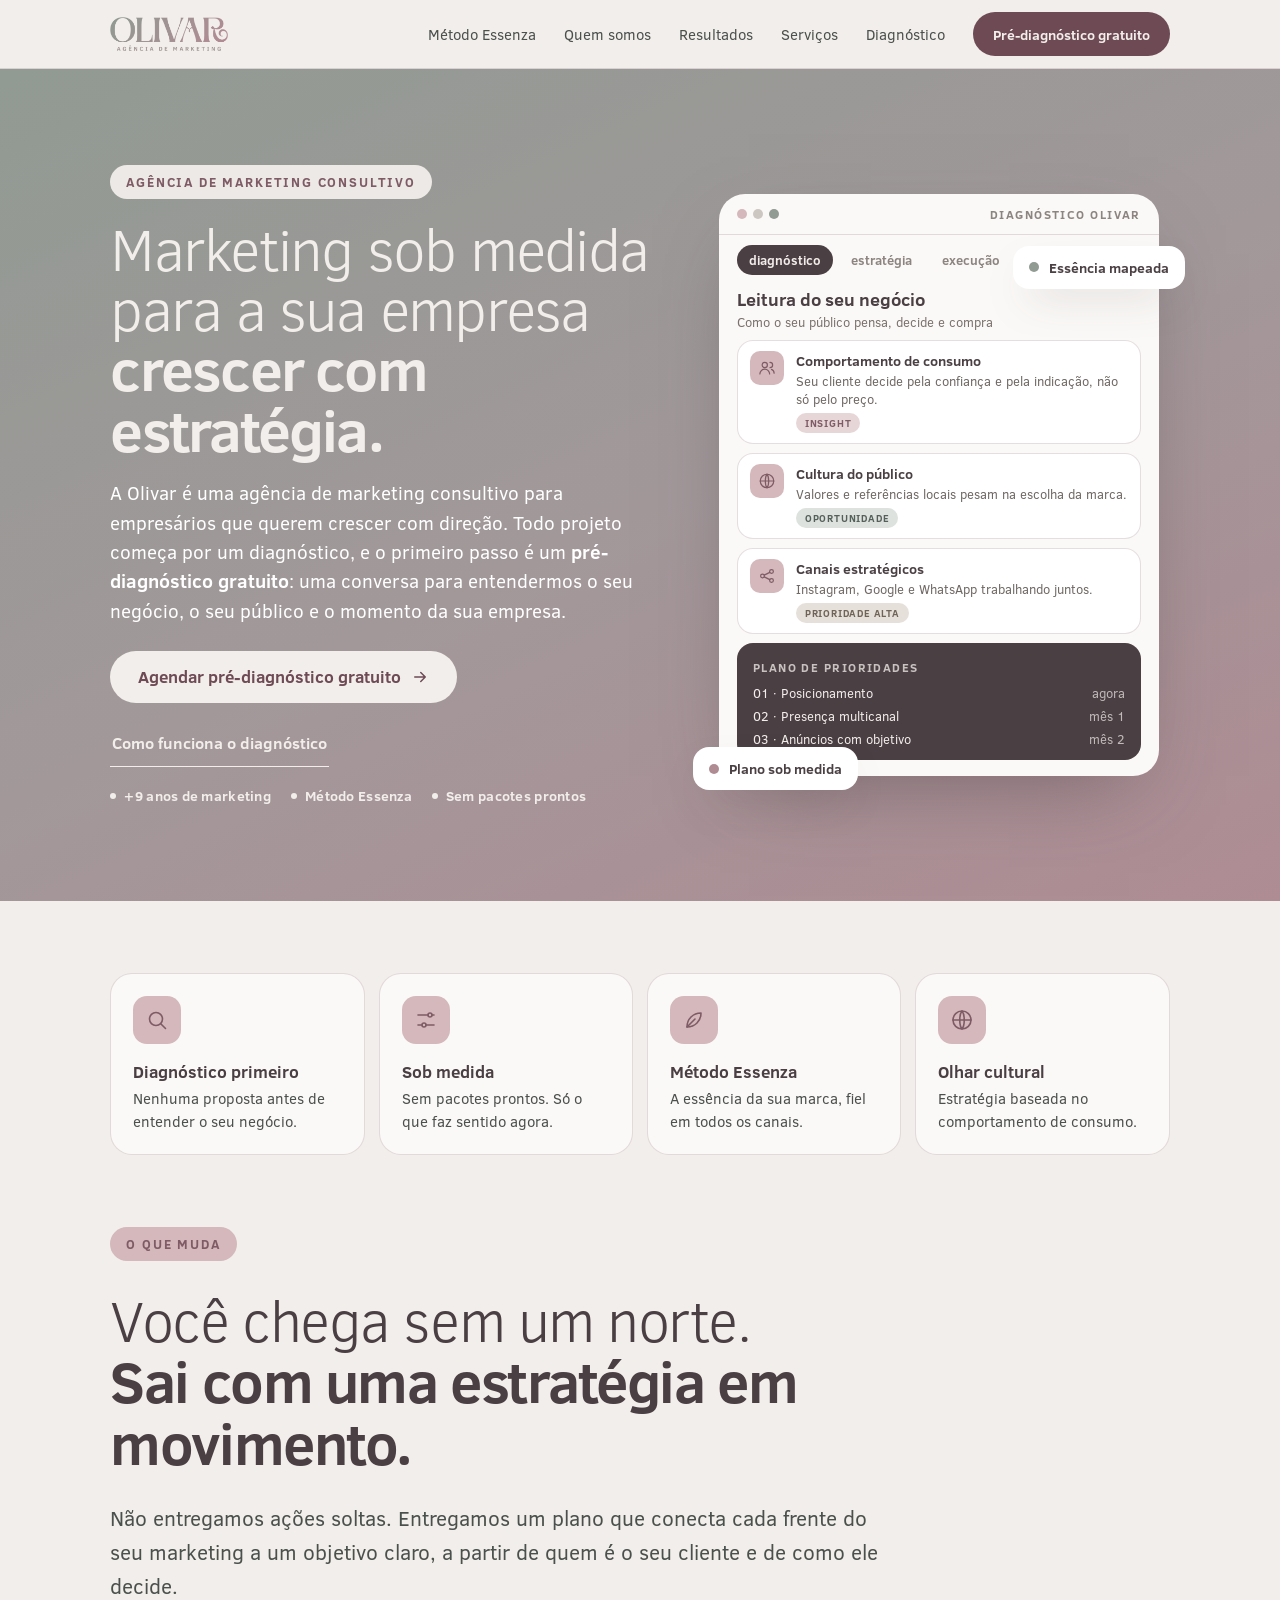
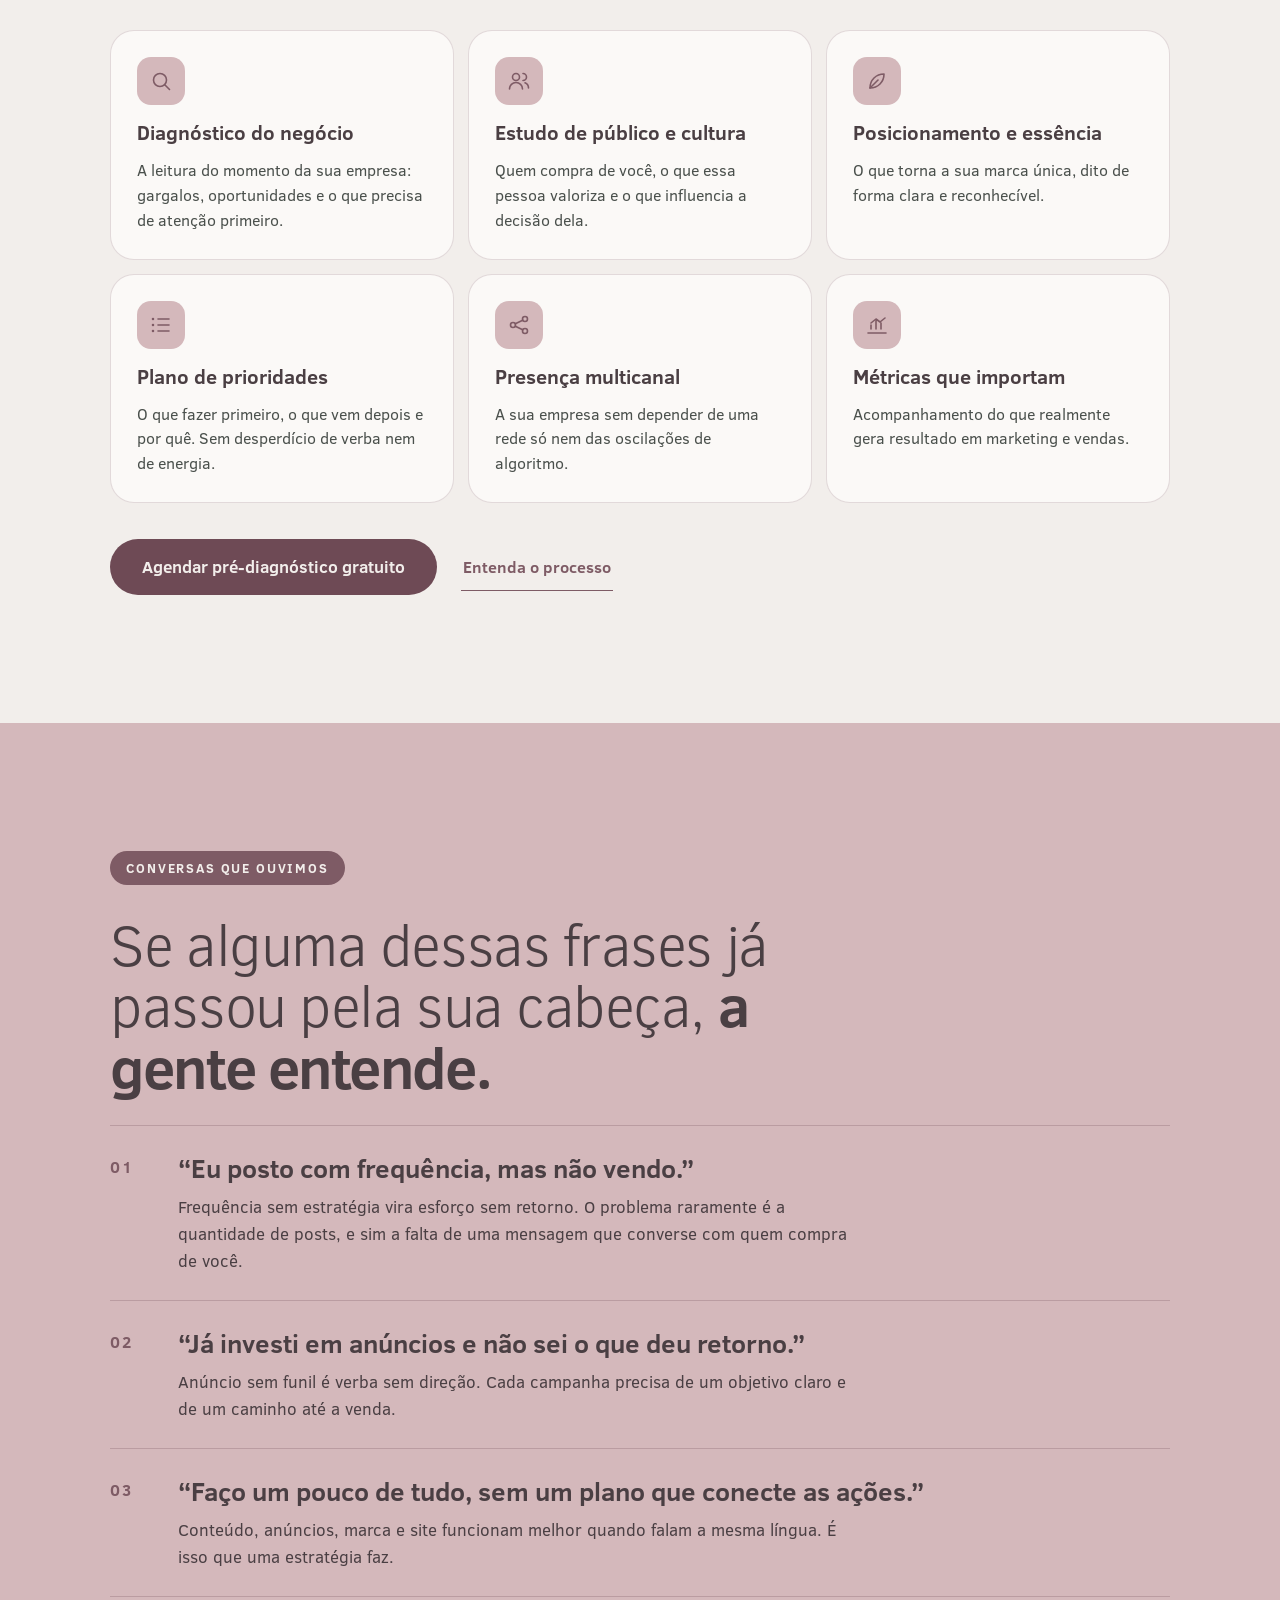
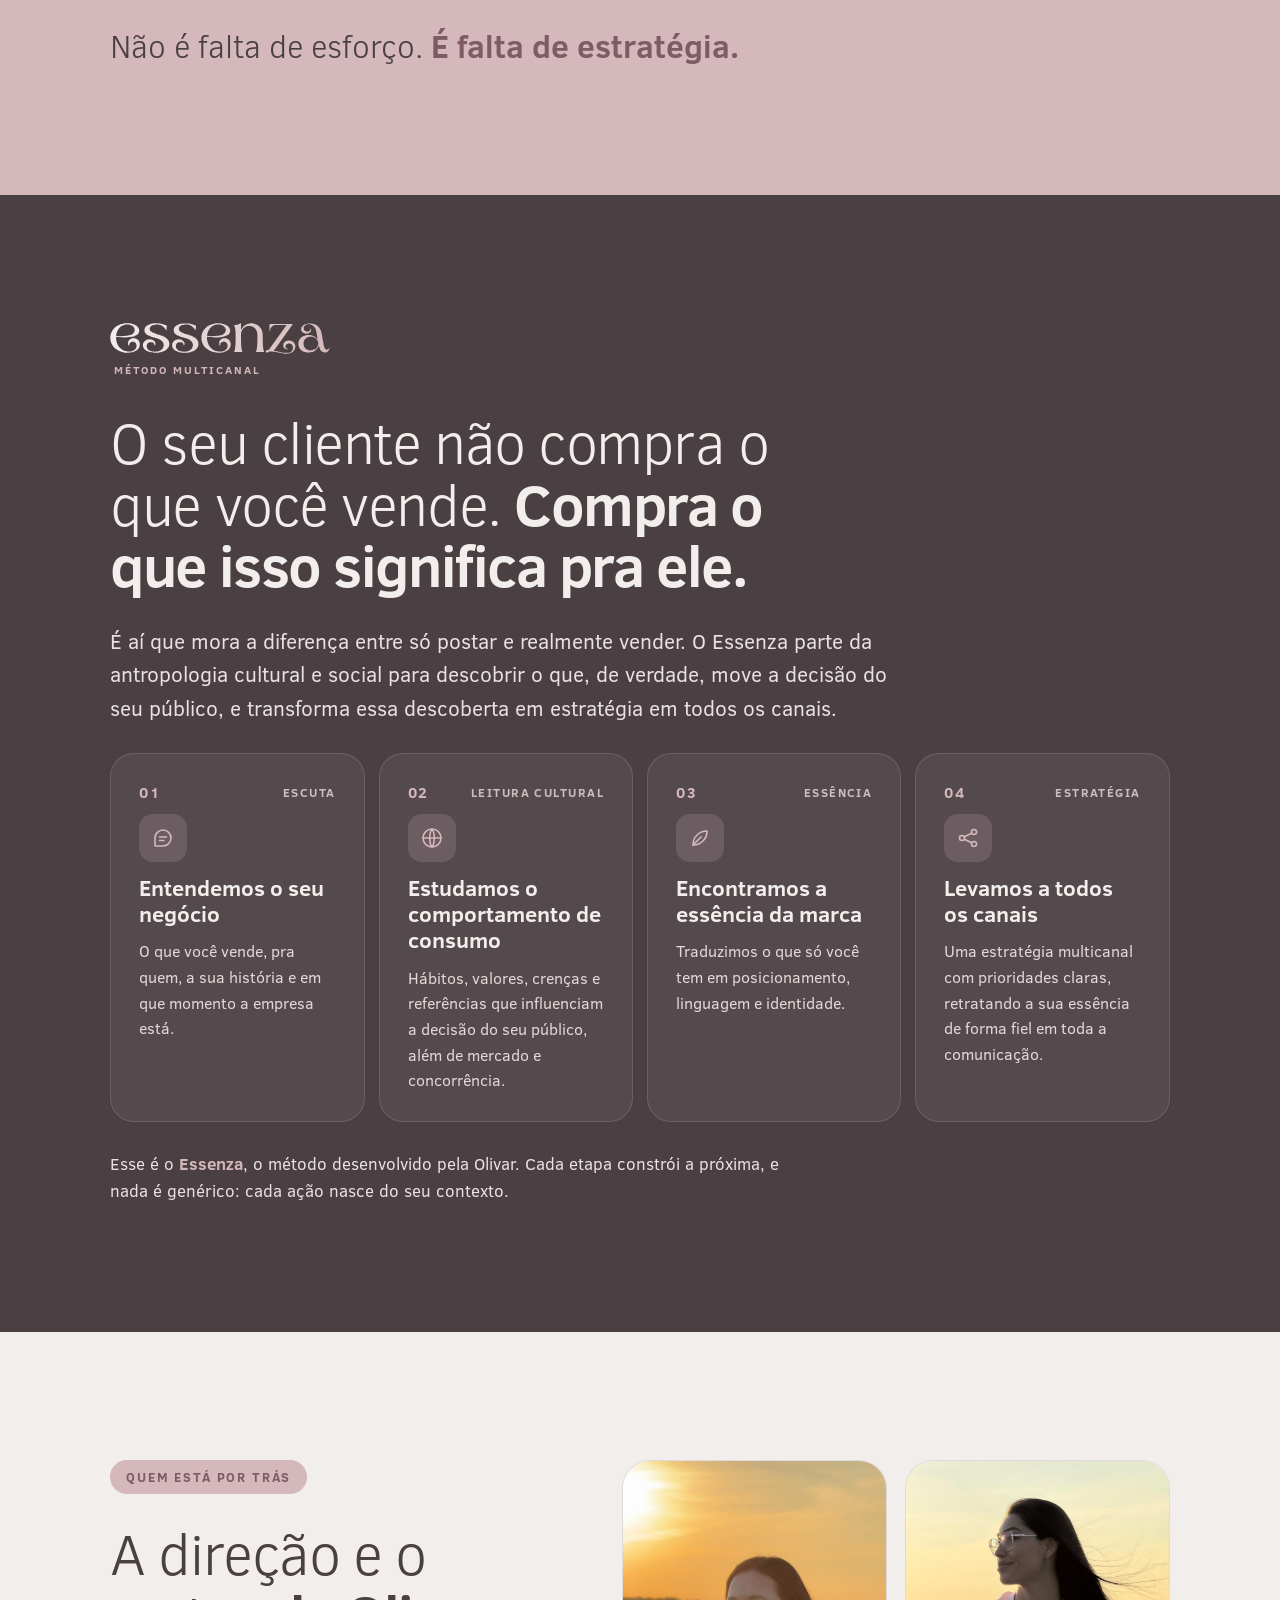
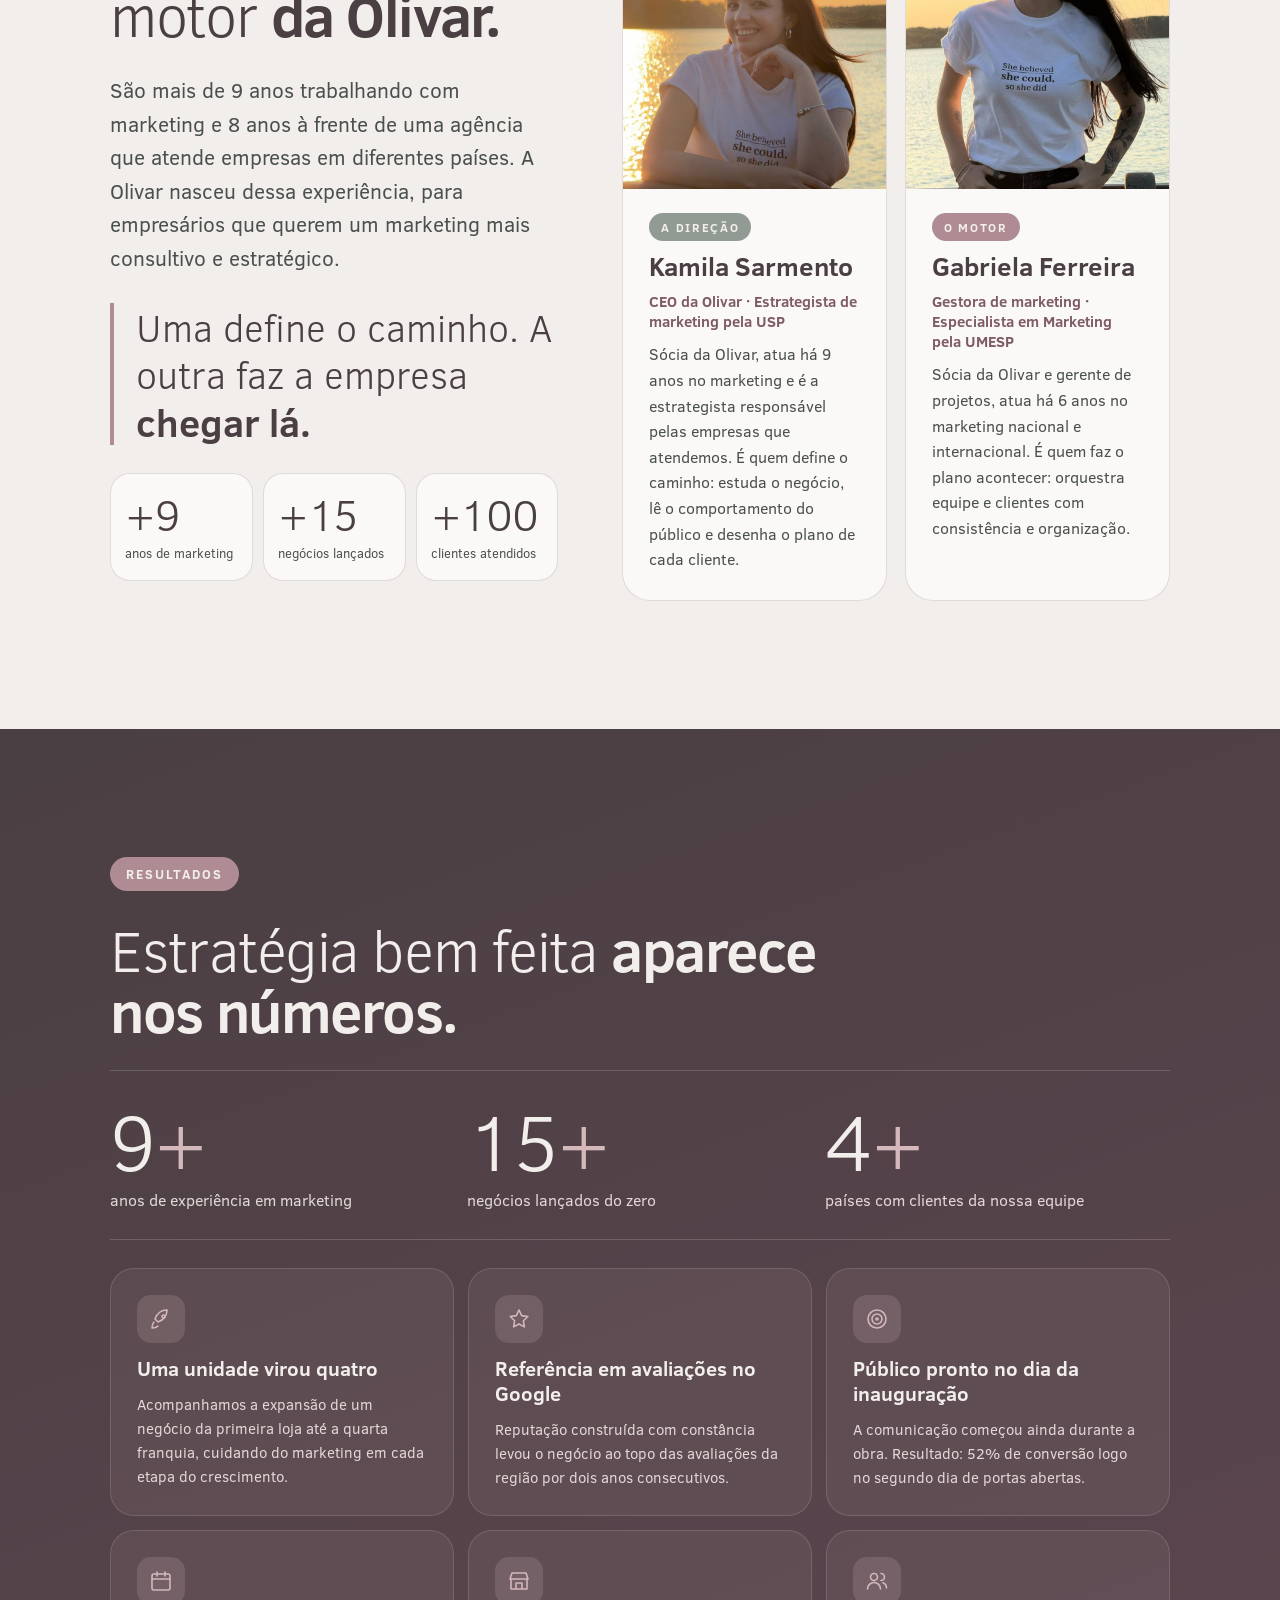
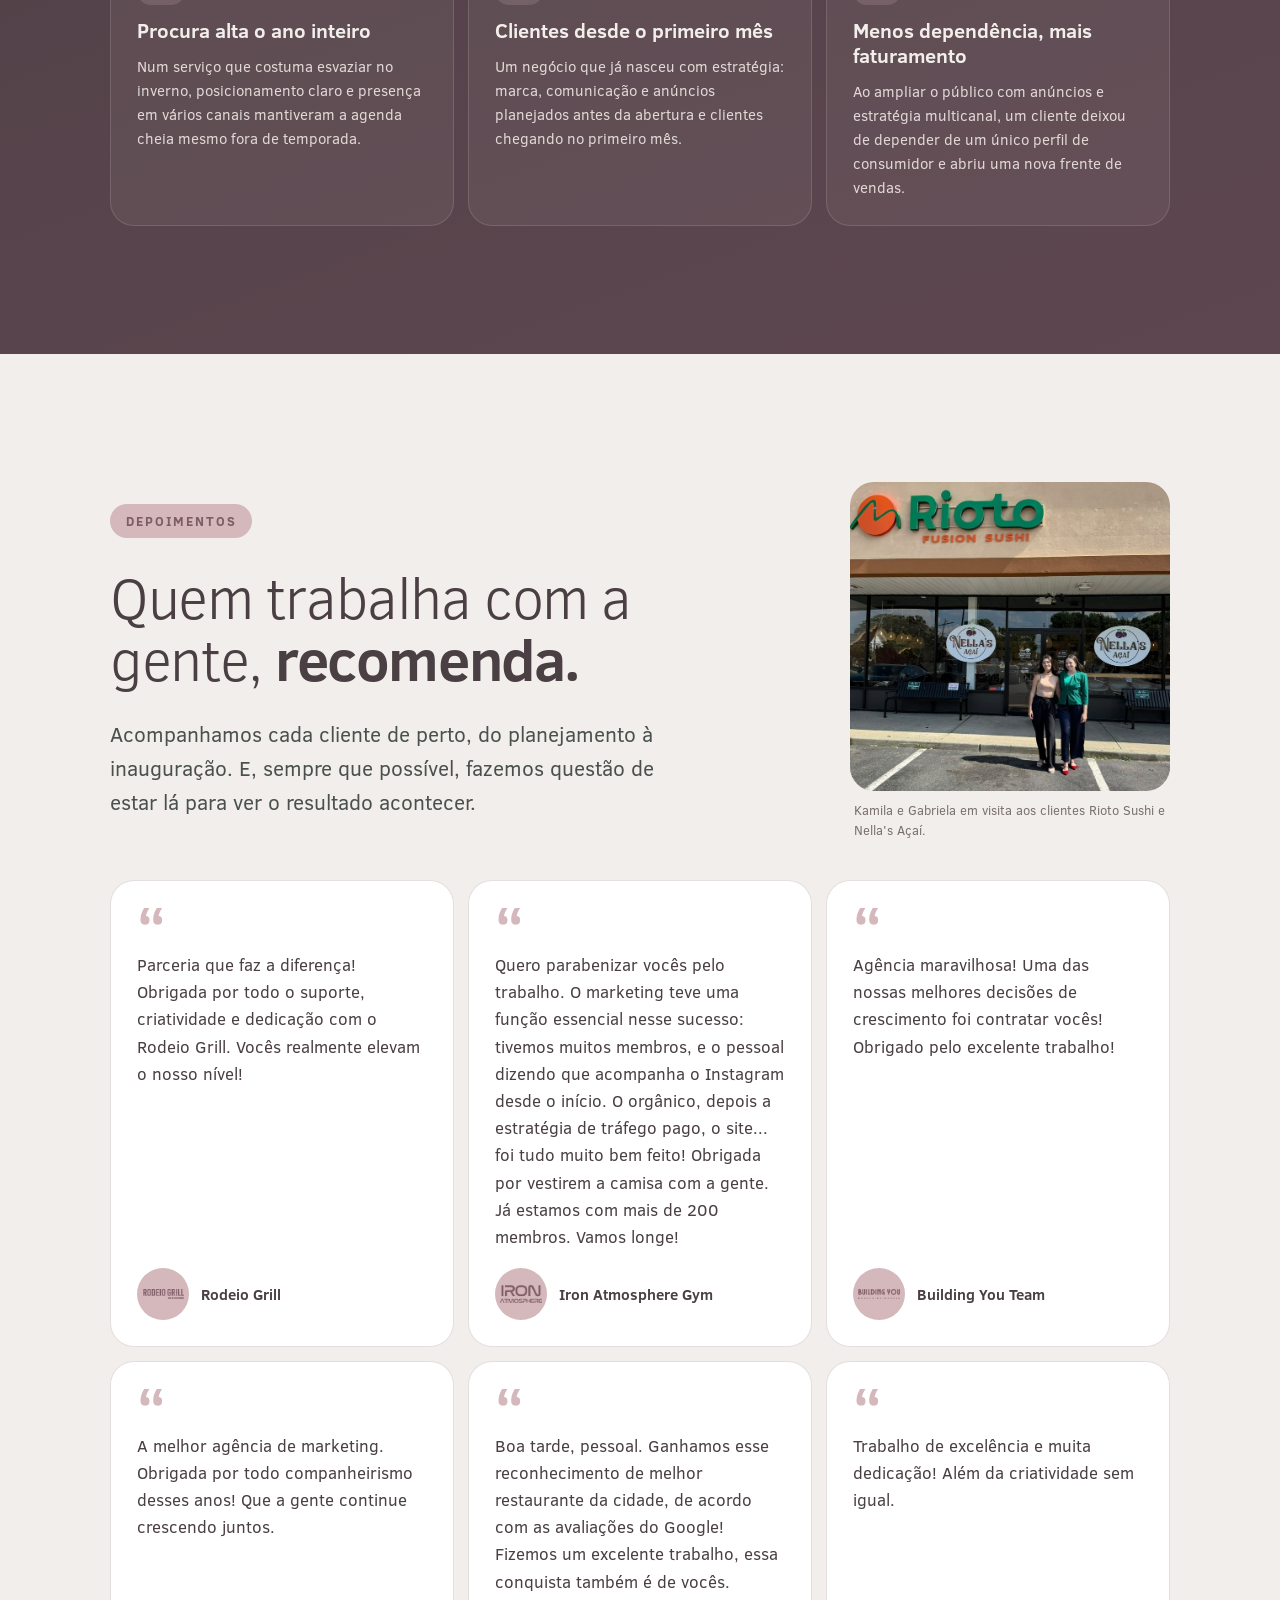
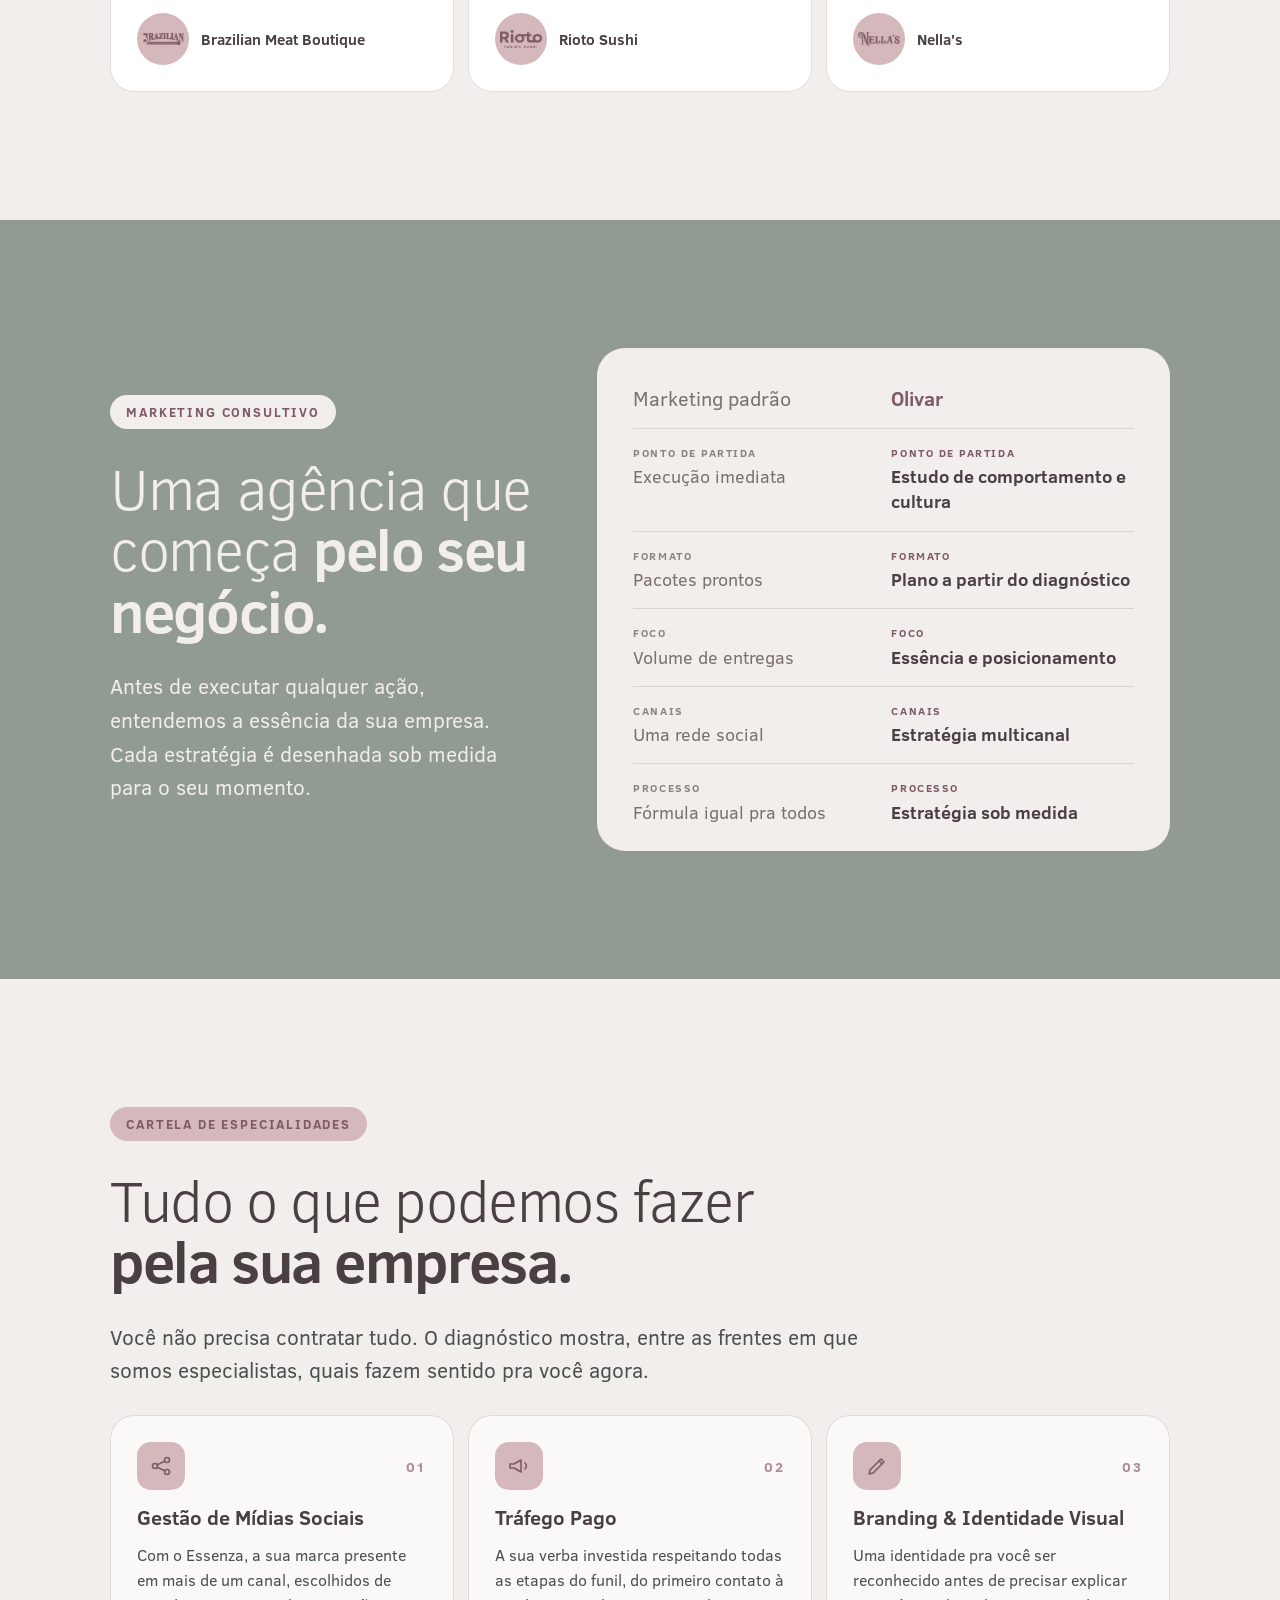
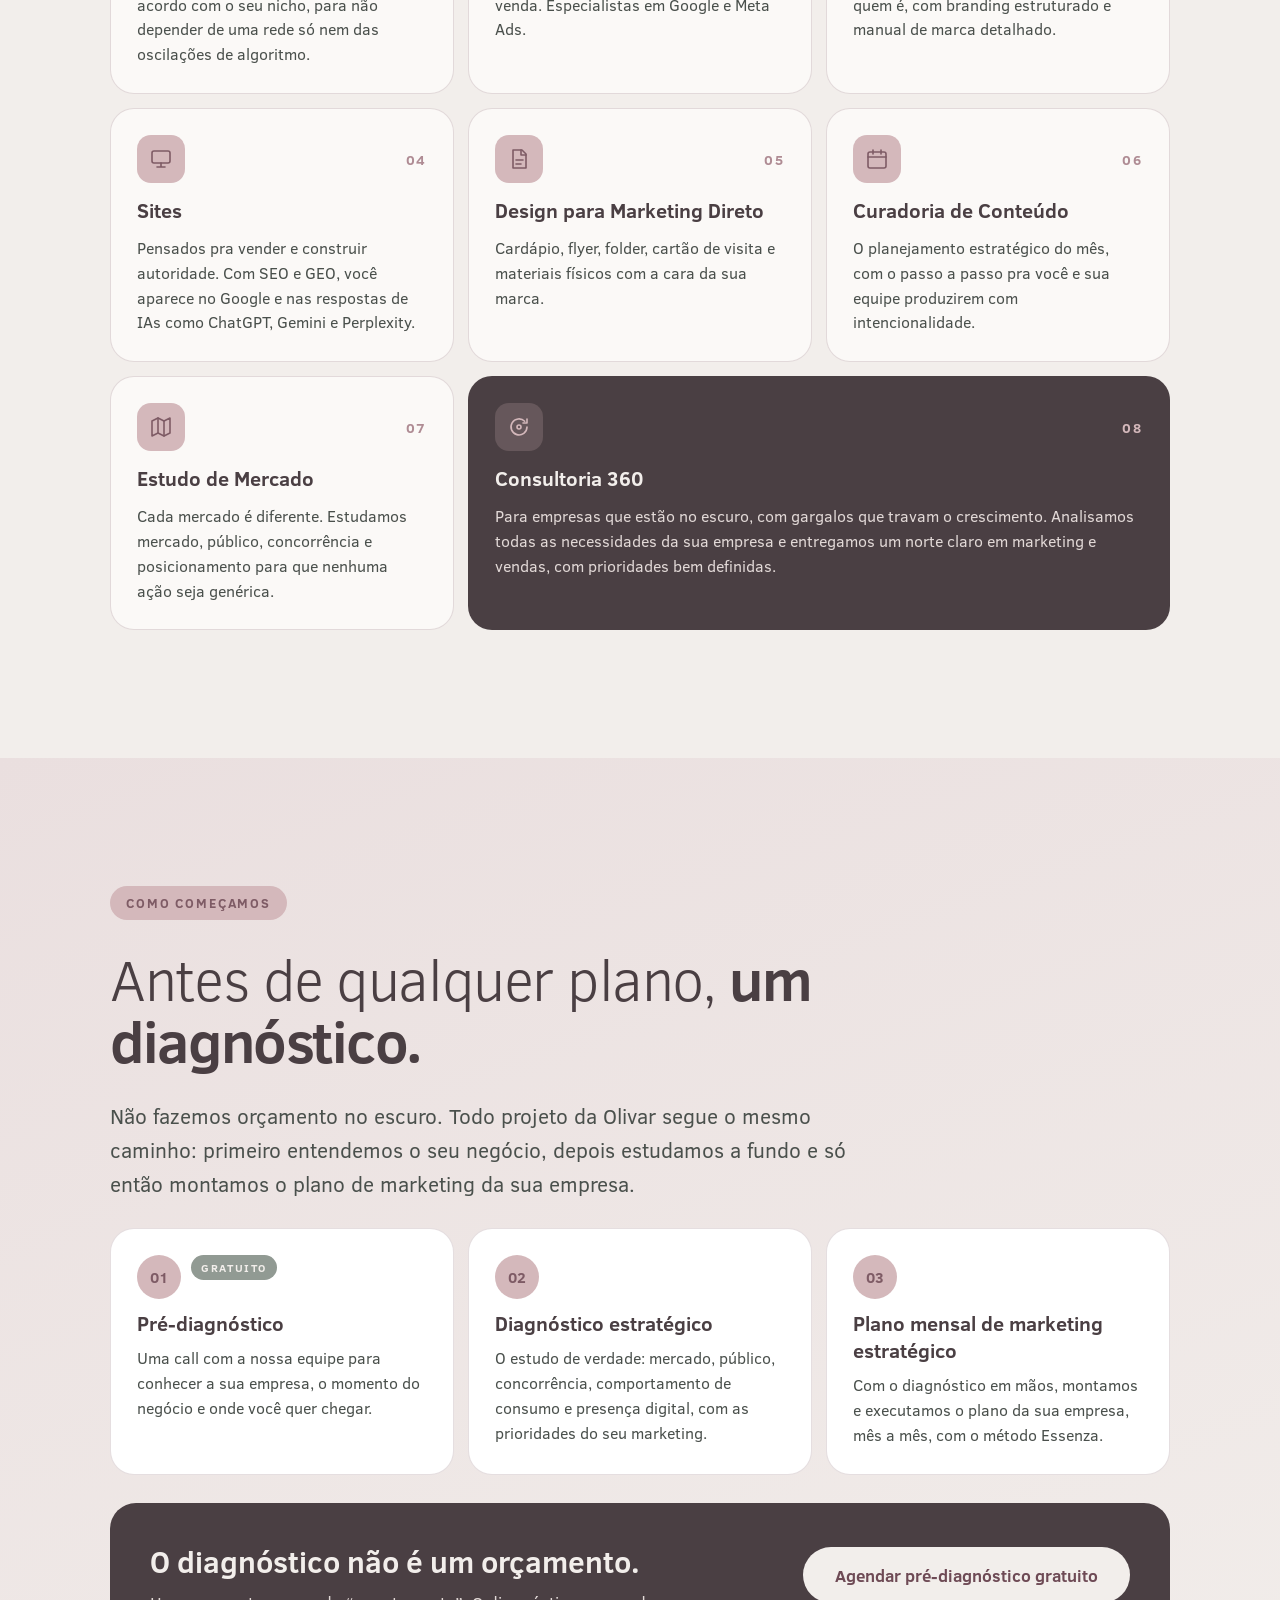
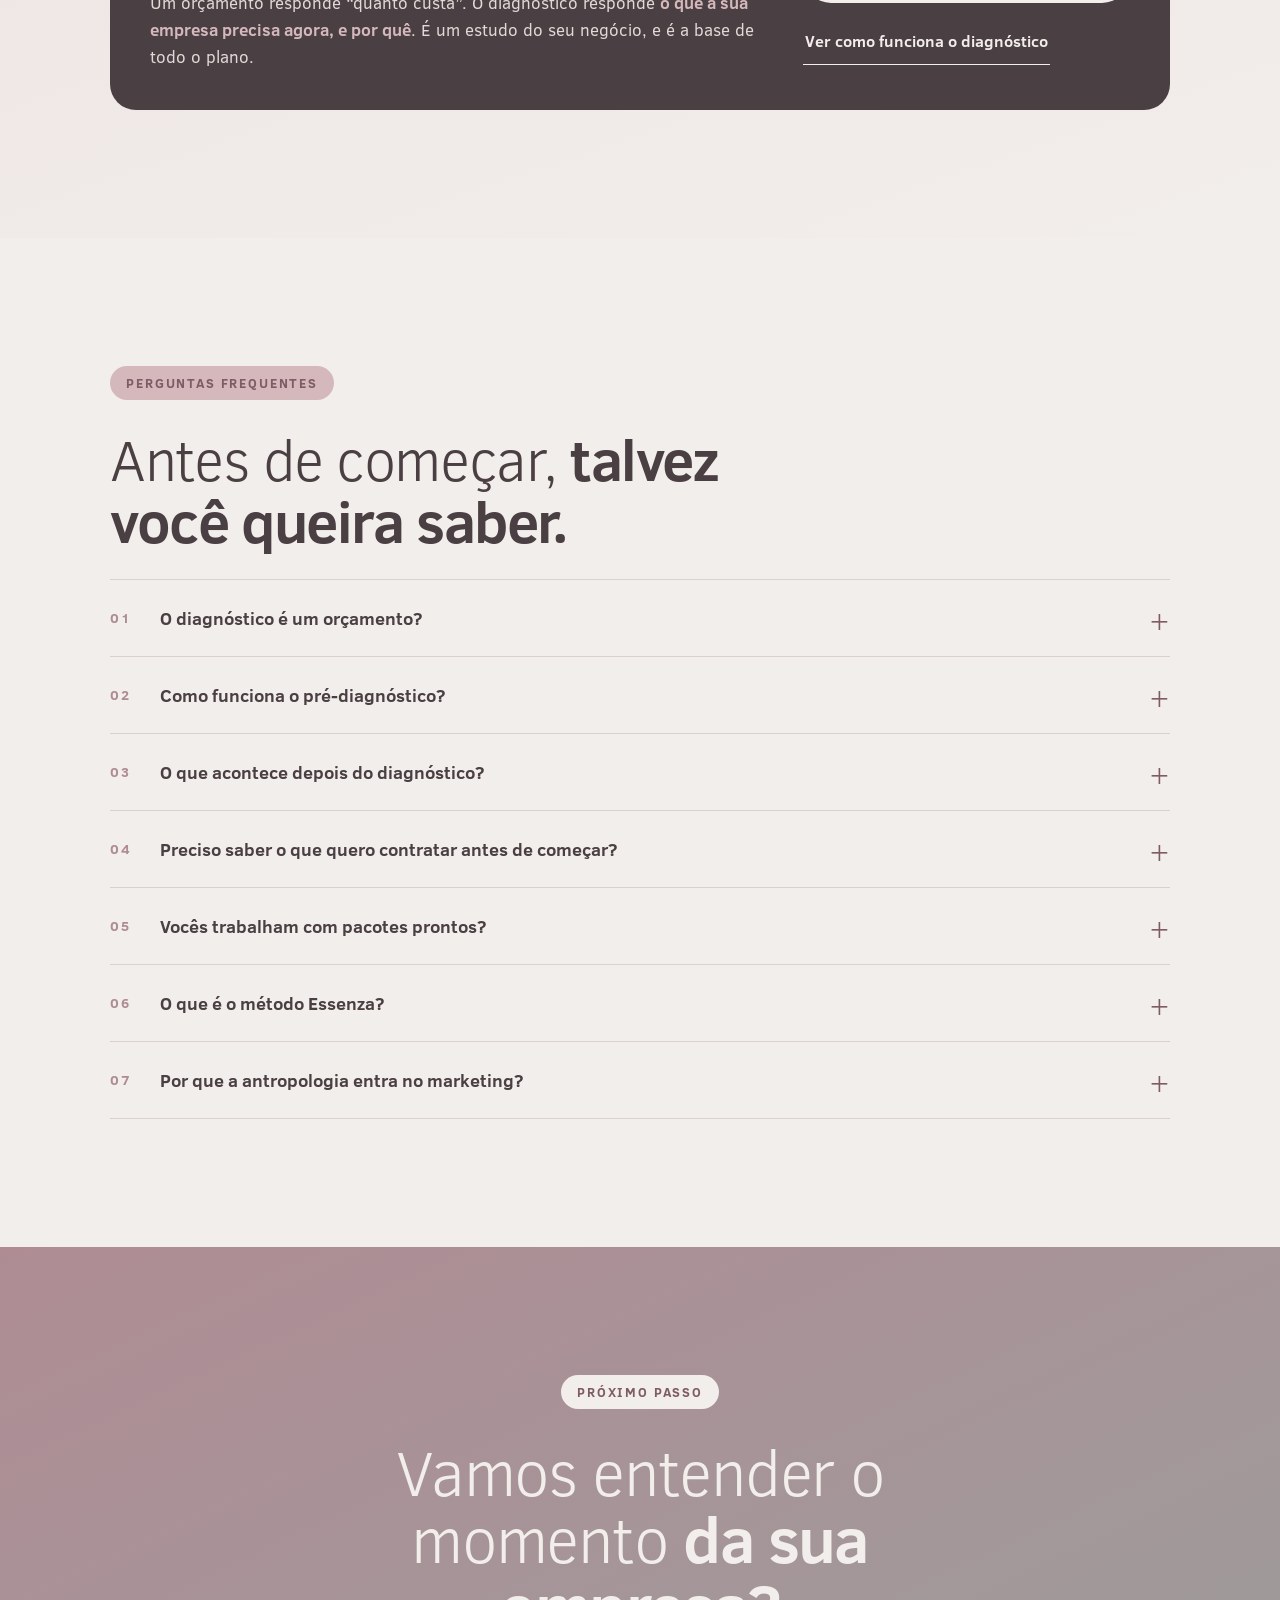
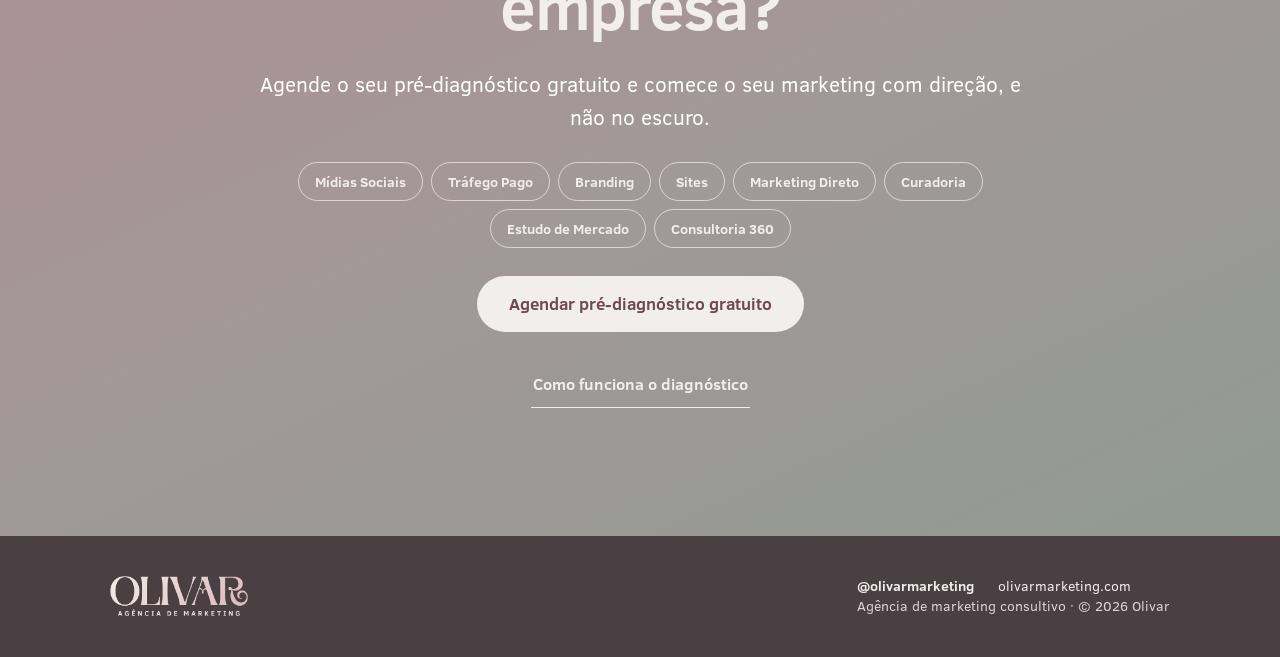
==== index.html @ f9a2c40c "Foto dos depoimentos menor e recortada Co-Authored-By: Claude Opus 5.5 <noreply@anthropic.com> Claud" ====
<!doctype html>
<html lang="pt-BR">
<head>
<meta charset="utf-8">
<meta name="viewport" content="width=device-width, initial-scale=1, viewport-fit=cover">
<title>Olivar · Agência de marketing consultivo</title>
<meta name="description" content="Agência de marketing consultivo com equipe especialista no mercado brasileiro. Estudamos o comportamento de consumo do seu público antes de indicar qualquer ação. Tudo começa com um diagnóstico.">
<meta property="og:title" content="Olivar · Agência de marketing consultivo">
<meta property="og:description" content="Marketing sob medida para a sua empresa crescer com estratégia. Tudo começa com um diagnóstico.">
<meta property="og:type" content="website">
<meta property="og:url" content="https://olivarmarketing.com">
<meta name="theme-color" content="#919A93">
<!--
  COMO EDITAR
  1. Link do pré-diagnóstico (agenda da call): substitua LINK_PRE_DIAGNOSTICO pelo link, em index.html e diagnostico.html.
-->
<link rel="preload" href="assets/fonts/cs-Regular.woff" as="font" type="font/woff" crossorigin>
<link rel="stylesheet" href="assets/site.css">
</head>
<body>

<svg width="0" height="0" style="position:absolute" aria-hidden="true">
  <symbol id="i-search" viewBox="0 0 24 24"><circle cx="11" cy="11" r="6.5"/><path d="M16 16l4.5 4.5"/></symbol>
  <symbol id="i-tune" viewBox="0 0 24 24"><path d="M4 7h10M18 7h2M4 17h4M12 17h8"/><circle cx="16" cy="7" r="2"/><circle cx="10" cy="17" r="2"/></symbol>
  <symbol id="i-leaf" viewBox="0 0 24 24"><path d="M5 19c0-8 6-14 14-14 0 8-6 14-14 14z"/><path d="M5 19l8-8"/></symbol>
  <symbol id="i-globe" viewBox="0 0 24 24"><circle cx="12" cy="12" r="9"/><path d="M3 12h18M12 3c3 3.5 3 14.5 0 18M12 3c-3 3.5-3 14.5 0 18"/></symbol>
  <symbol id="i-target" viewBox="0 0 24 24"><circle cx="12" cy="12" r="9"/><circle cx="12" cy="12" r="5"/><circle cx="12" cy="12" r="1"/></symbol>
  <symbol id="i-users" viewBox="0 0 24 24"><circle cx="9" cy="8" r="3.5"/><path d="M2.5 20c0-3.6 2.9-6.5 6.5-6.5s6.5 2.9 6.5 6.5"/><path d="M16 4.5a3.5 3.5 0 010 7M18 13.8c2.1.8 3.5 2.9 3.5 5.2"/></symbol>
  <symbol id="i-list" viewBox="0 0 24 24"><path d="M9 6h11M9 12h11M9 18h11"/><path d="M4 6h.01M4 12h.01M4 18h.01" stroke-width="2.6"/></symbol>
  <symbol id="i-nodes" viewBox="0 0 24 24"><circle cx="6" cy="12" r="2.5"/><circle cx="18" cy="6" r="2.5"/><circle cx="18" cy="18" r="2.5"/><path d="M8.3 10.8l7.4-3.6M8.3 13.2l7.4 3.6"/></symbol>
  <symbol id="i-chart" viewBox="0 0 24 24"><path d="M3 20h18"/><path d="M6 16v-4M11 16V8M16 16v-6M20 5l-5 4-4-3-5 4"/></symbol>
  <symbol id="i-compass" viewBox="0 0 24 24"><circle cx="12" cy="12" r="9"/><path d="M15.5 8.5l-2 5-5 2 2-5z"/></symbol>
  <symbol id="i-ear" viewBox="0 0 24 24"><path d="M4 12a8 8 0 0116 0c0 4.4-3.6 8-8 8H4v-8z"/><path d="M8.5 11h7M8.5 14.5h4.5"/></symbol>
  <symbol id="i-mega" viewBox="0 0 24 24"><path d="M3 10v4h4l7 4V6L7 10H3z"/><path d="M18 9a4 4 0 010 6"/></symbol>
  <symbol id="i-pen" viewBox="0 0 24 24"><path d="M4 20l4-1 11-11-3-3L5 16l-1 4z"/><path d="M14 7l3 3"/></symbol>
  <symbol id="i-screen" viewBox="0 0 24 24"><rect x="3" y="4" width="18" height="12" rx="2"/><path d="M8 20h8M12 16v4"/></symbol>
  <symbol id="i-file" viewBox="0 0 24 24"><path d="M6 3h9l4 4v14H6z"/><path d="M14 3v5h5M9 13h7M9 17h5"/></symbol>
  <symbol id="i-cal" viewBox="0 0 24 24"><rect x="3" y="5" width="18" height="16" rx="2"/><path d="M3 10h18M8 3v4M16 3v4"/></symbol>
  <symbol id="i-orbit" viewBox="0 0 24 24"><path d="M20 12a8 8 0 11-2.3-5.7"/><path d="M20 4v4h-4"/><circle cx="12" cy="12" r="2"/></symbol>
  <symbol id="i-map" viewBox="0 0 24 24"><path d="M3 6l6-3 6 3 6-3v15l-6 3-6-3-6 3z"/><path d="M9 3v15M15 6v15"/></symbol>
  <symbol id="i-hand" viewBox="0 0 24 24"><path d="M12 21s-7-4.4-7-10a4 4 0 017-2.6A4 4 0 0119 11c0 5.6-7 10-7 10z"/></symbol>
  <symbol id="i-check" viewBox="0 0 24 24"><path d="M5 12.5l4.5 4.5L19 7.5"/></symbol>
  <symbol id="i-store" viewBox="0 0 24 24"><path d="M4 10v10h16V10M3 10l2-6h14l2 6H3zM9 20v-6h6v6"/></symbol>
  <symbol id="i-star" viewBox="0 0 24 24"><path d="M12 3l2.7 5.6 6.1.9-4.4 4.3 1 6.1L12 17l-5.4 2.9 1-6.1-4.4-4.3 6.1-.9z"/></symbol>
  <symbol id="i-rocket" viewBox="0 0 24 24"><path d="M5 15c-1.5 1.5-2 4-2 6 2 0 4.5-.5 6-2M9 15l-3-3c1.5-4 5-9 12-9 0 7-5 10.5-9 12z"/><circle cx="14.5" cy="9.5" r="1.5"/></symbol>
  <symbol id="i-arrow" viewBox="0 0 24 24"><path d="M5 12h14M13 6l6 6-6 6"/></symbol>
</svg>

<header class="top">
  <div class="wrap">
    <a href="#inicio" aria-label="Olivar, voltar ao início"><img src="assets/img/logo-primario.png" alt="Olivar Agência de Marketing" width="900" height="261"></a>
    <nav aria-label="Principal">
      <a class="l" href="#metodo">Método Essenza</a>
      <a class="l" href="#quem-somos">Quem somos</a>
      <a class="l" href="#resultados">Resultados</a>
      <a class="l" href="#servicos">Serviços</a>
      <a class="l" href="diagnostico.html">Diagnóstico</a>
      <a class="btn" href="LINK_PRE_DIAGNOSTICO">Pré-diagnóstico gratuito</a>
    </nav>
  </div>
</header>

<main>
<!-- HERO -->
<section class="hero" id="inicio">
  <div class="wrap grid">
    <div class="stack">
      <span class="eyebrow">Agência de marketing consultivo</span>
      <h1>Marketing sob medida para a sua empresa <b>crescer com estratégia.</b></h1>
      <p class="lead">A Olivar é uma agência de marketing consultivo para empresários que querem crescer com direção. Todo projeto começa por um diagnóstico, e o primeiro passo é um <b>pré-diagnóstico gratuito</b>: uma conversa para entendermos o seu negócio, o seu público e o momento da sua empresa.</p>
      <div class="ctas">
        <a class="btn light" href="LINK_PRE_DIAGNOSTICO">Agendar pré-diagnóstico gratuito <svg viewBox="0 0 24 24" fill="none" stroke="currentColor" stroke-width="2" stroke-linecap="round" stroke-linejoin="round"><use href="#i-arrow"/></svg></a>
        <a class="ghost" href="diagnostico.html">Como funciona o diagnóstico</a>
      </div>
      <div class="feats"><span>+9 anos de marketing</span><span>Método Essenza</span><span>Sem pacotes prontos</span></div>
    </div>

    <div class="mock" aria-label="O que você recebe no Diagnóstico Olivar">
      <div class="mwin">
        <div class="mbar"><div class="dots"><i></i><i></i><i></i></div><small>Diagnóstico Olivar</small></div>
        <div class="mtabs" aria-hidden="true"><span class="on">diagnóstico</span><span>estratégia</span><span>execução</span></div>
        <div class="mbody">
          <div class="mhead">Leitura do seu negócio<small>Como o seu público pensa, decide e compra</small></div>
          <div class="mrow"><div class="ic"><svg><use href="#i-users"/></svg></div><div><b>Comportamento de consumo</b><p>Seu cliente decide pela confiança e pela indicação, não só pelo preço.</p><span class="pill p1">insight</span></div></div>
          <div class="mrow"><div class="ic"><svg><use href="#i-globe"/></svg></div><div><b>Cultura do público</b><p>Valores e referências locais pesam na escolha da marca.</p><span class="pill p2">oportunidade</span></div></div>
          <div class="mrow"><div class="ic"><svg><use href="#i-nodes"/></svg></div><div><b>Canais estratégicos</b><p>Instagram, Google e WhatsApp trabalhando juntos.</p><span class="pill p3">prioridade alta</span></div></div>
          <div class="mplan"><small>Plano de prioridades</small><ol><li><span>01 · Posicionamento</span><span>agora</span></li><li><span>02 · Presença multicanal</span><span>mês 1</span></li><li><span>03 · Anúncios com objetivo</span><span>mês 2</span></li></ol></div>
        </div>
      </div>
      <div class="badge b1"><i></i>Essência mapeada</div>
      <div class="badge b2"><i></i>Plano sob medida</div>
    </div>
  </div>
</section>

<!-- PILARES -->
<section class="pillars">
  <div class="wrap">
    <ul>
      <li><div class="ic"><svg><use href="#i-search"/></svg></div><div><b>Diagnóstico primeiro</b><p>Nenhuma proposta antes de entender o seu negócio.</p></div></li>
      <li><div class="ic"><svg><use href="#i-tune"/></svg></div><div><b>Sob medida</b><p>Sem pacotes prontos. Só o que faz sentido agora.</p></div></li>
      <li><div class="ic"><svg><use href="#i-leaf"/></svg></div><div><b>Método Essenza</b><p>A essência da sua marca, fiel em todos os canais.</p></div></li>
      <li><div class="ic"><svg><use href="#i-globe"/></svg></div><div><b>Olhar cultural</b><p>Estratégia baseada no comportamento de consumo.</p></div></li>
    </ul>
  </div>
</section>

<!-- ENTREGAS -->
<section style="padding-top:0">
  <div class="wrap stack">
    <span class="eyebrow">O que muda</span>
    <h2 class="h2">Você chega sem um norte. <b>Sai com uma estratégia em movimento.</b></h2>
    <p class="lead">Não entregamos ações soltas. Entregamos um plano que conecta cada frente do seu marketing a um objetivo claro, a partir de quem é o seu cliente e de como ele decide.</p>
    <div class="cards">
      <div class="card"><div class="ic"><svg><use href="#i-search"/></svg></div><h3>Diagnóstico do negócio</h3><p>A leitura do momento da sua empresa: gargalos, oportunidades e o que precisa de atenção primeiro.</p></div>
      <div class="card"><div class="ic"><svg><use href="#i-users"/></svg></div><h3>Estudo de público e cultura</h3><p>Quem compra de você, o que essa pessoa valoriza e o que influencia a decisão dela.</p></div>
      <div class="card"><div class="ic"><svg><use href="#i-leaf"/></svg></div><h3>Posicionamento e essência</h3><p>O que torna a sua marca única, dito de forma clara e reconhecível.</p></div>
      <div class="card"><div class="ic"><svg><use href="#i-list"/></svg></div><h3>Plano de prioridades</h3><p>O que fazer primeiro, o que vem depois e por quê. Sem desperdício de verba nem de energia.</p></div>
      <div class="card"><div class="ic"><svg><use href="#i-nodes"/></svg></div><h3>Presença multicanal</h3><p>A sua empresa sem depender de uma rede só nem das oscilações de algoritmo.</p></div>
      <div class="card"><div class="ic"><svg><use href="#i-chart"/></svg></div><h3>Métricas que importam</h3><p>Acompanhamento do que realmente gera resultado em marketing e vendas.</p></div>
    </div>
    <div class="midcta"><a class="btn" href="LINK_PRE_DIAGNOSTICO">Agendar pré-diagnóstico gratuito</a><a class="ghost" href="diagnostico.html">Entenda o processo</a></div>
  </div>
</section>

<!-- IDENTIFICAÇÃO -->
<section class="ident">
  <div class="wrap stack">
    <span class="eyebrow">Conversas que ouvimos</span>
    <h2 class="h2">Se alguma dessas frases já passou pela sua cabeça, <b>a gente entende.</b></h2>
    <ol>
      <li><span class="num">01</span><div><h3>“Eu posto com frequência, mas não vendo.”</h3><p>Frequência sem estratégia vira esforço sem retorno. O problema raramente é a quantidade de posts, e sim a falta de uma mensagem que converse com quem compra de você.</p></div></li>
      <li><span class="num">02</span><div><h3>“Já investi em anúncios e não sei o que deu retorno.”</h3><p>Anúncio sem funil é verba sem direção. Cada campanha precisa de um objetivo claro e de um caminho até a venda.</p></div></li>
      <li><span class="num">03</span><div><h3>“Faço um pouco de tudo, sem um plano que conecte as ações.”</h3><p>Conteúdo, anúncios, marca e site funcionam melhor quando falam a mesma língua. É isso que uma estratégia faz.</p></div></li>
    </ol>
    <p class="close">Não é falta de esforço. <b>É falta de estratégia.</b></p>
  </div>
</section>

<!-- MÉTODO -->
<section class="method" id="metodo">
  <div class="wrap stack">
    <div class="ess"><img src="assets/img/essenza.svg" alt="Essenza" width="3180" height="457"><span>Método multicanal</span></div>
    <h2 class="h2">O seu cliente não compra o que você vende. <b>Compra o que isso significa pra ele.</b></h2>
    <p class="lead">É aí que mora a diferença entre só postar e realmente vender. O Essenza parte da antropologia cultural e social para descobrir o que, de verdade, move a decisão do seu público, e transforma essa descoberta em estratégia em todos os canais.</p>
    <div class="steps">
      <div class="step"><div class="top2"><span class="num">01</span><span class="tg">Escuta</span></div><div class="ic"><svg><use href="#i-ear"/></svg></div><h3>Entendemos o seu negócio</h3><p>O que você vende, pra quem, a sua história e em que momento a empresa está.</p></div>
      <div class="step"><div class="top2"><span class="num">02</span><span class="tg">Leitura cultural</span></div><div class="ic"><svg><use href="#i-globe"/></svg></div><h3>Estudamos o comportamento de consumo</h3><p>Hábitos, valores, crenças e referências que influenciam a decisão do seu público, além de mercado e concorrência.</p></div>
      <div class="step"><div class="top2"><span class="num">03</span><span class="tg">Essência</span></div><div class="ic"><svg><use href="#i-leaf"/></svg></div><h3>Encontramos a essência da marca</h3><p>Traduzimos o que só você tem em posicionamento, linguagem e identidade.</p></div>
      <div class="step"><div class="top2"><span class="num">04</span><span class="tg">Estratégia</span></div><div class="ic"><svg><use href="#i-nodes"/></svg></div><h3>Levamos a todos os canais</h3><p>Uma estratégia multicanal com prioridades claras, retratando a sua essência de forma fiel em toda a comunicação.</p></div>
    </div>
    <p class="mnote">Esse é o <b>Essenza</b>, o método desenvolvido pela Olivar. Cada etapa constrói a próxima, e nada é genérico: cada ação nasce do seu contexto.</p>
  </div>
</section>

<!-- QUEM SOMOS -->
<section class="team" id="quem-somos">
  <div class="wrap split">
    <div class="stack side">
      <span class="eyebrow">Quem está por trás</span>
      <h2 class="h2">A direção e o motor <b>da Olivar.</b></h2>
      <p class="lead">São mais de 9 anos trabalhando com marketing e 8 anos à frente de uma agência que atende empresas em diferentes países. A Olivar nasceu dessa experiência, para empresários que querem um marketing mais consultivo e estratégico.</p>
      <p class="quote">Uma define o caminho. A outra faz a empresa <b>chegar lá.</b></p>
      <div class="stats">
        <div class="stat"><b>+9</b><span>anos de marketing</span></div>
        <div class="stat"><b>+15</b><span>negócios lançados</span></div>
        <div class="stat"><b>+100</b><span>clientes atendidos</span></div>
      </div>
    </div>
    <div class="duo">
      <article class="person">
        <img src="assets/img/kamila-sarmento.jpg" alt="Kamila Sarmento, CEO da Olivar" width="880" height="1100">
        <div class="info">
          <span class="role">A direção</span>
          <h3>Kamila Sarmento</h3>
          <span class="t">CEO da Olivar · Estrategista de marketing pela USP</span>
          <p>Sócia da Olivar, atua há 9 anos no marketing e é a estrategista responsável pelas empresas que atendemos. É quem define o caminho: estuda o negócio, lê o comportamento do público e desenha o plano de cada cliente.</p>
        </div>
      </article>
      <article class="person">
        <img src="assets/img/gabriela-ferreira.jpg" alt="Gabriela Ferreira, gestora de marketing e gerente de projetos da Olivar" width="880" height="1100">
        <div class="info">
          <span class="role m">O motor</span>
          <h3>Gabriela Ferreira</h3>
          <span class="t">Gestora de marketing · Especialista em Marketing pela UMESP</span>
          <p>Sócia da Olivar e gerente de projetos, atua há 6 anos no marketing nacional e internacional. É quem faz o plano acontecer: orquestra equipe e clientes com consistência e organização.</p>
        </div>
      </article>
    </div>
  </div>
</section>

<!-- TRACK RECORD -->
<section class="track" id="resultados">
  <div class="wrap stack">
    <span class="eyebrow">Resultados</span>
    <h2 class="h2">Estratégia bem feita <b>aparece nos números.</b></h2>
    <div class="nums">
      <div><b>9<span>+</span></b><small>anos de experiência em marketing</small></div>
      <div><b>15<span>+</span></b><small>negócios lançados do zero</small></div>
      <div><b>4<span>+</span></b><small>países com clientes da nossa equipe</small></div>
    </div>
    <div class="cases"><div class="case"><div class="ic"><svg><use href="#i-rocket"/></svg></div><h3>Uma unidade virou quatro</h3><p>Acompanhamos a expansão de um negócio da primeira loja até a quarta franquia, cuidando do marketing em cada etapa do crescimento.</p></div><div class="case"><div class="ic"><svg><use href="#i-star"/></svg></div><h3>Referência em avaliações no Google</h3><p>Reputação construída com constância levou o negócio ao topo das avaliações da região por dois anos consecutivos.</p></div><div class="case"><div class="ic"><svg><use href="#i-target"/></svg></div><h3>Público pronto no dia da inauguração</h3><p>A comunicação começou ainda durante a obra. Resultado: 52% de conversão logo no segundo dia de portas abertas.</p></div><div class="case"><div class="ic"><svg><use href="#i-cal"/></svg></div><h3>Procura alta o ano inteiro</h3><p>Num serviço que costuma esvaziar no inverno, posicionamento claro e presença em vários canais mantiveram a agenda cheia mesmo fora de temporada.</p></div><div class="case"><div class="ic"><svg><use href="#i-store"/></svg></div><h3>Clientes desde o primeiro mês</h3><p>Um negócio que já nasceu com estratégia: marca, comunicação e anúncios planejados antes da abertura e clientes chegando no primeiro mês.</p></div><div class="case"><div class="ic"><svg><use href="#i-users"/></svg></div><h3>Menos dependência, mais faturamento</h3><p>Ao ampliar o público com anúncios e estratégia multicanal, um cliente deixou de depender de um único perfil de consumidor e abriu uma nova frente de vendas.</p></div></div>
  </div>
</section>

<!-- REVIEWS -->
<section class="reviews" id="depoimentos">
  <div class="wrap stack">
    <div class="revintro">
      <div class="stack">
        <span class="eyebrow">Depoimentos</span>
        <h2 class="h2">Quem trabalha com a gente, <b>recomenda.</b></h2>
        <p class="lead">Acompanhamos cada cliente de perto, do planejamento à inauguração. E, sempre que possível, fazemos questão de estar lá para ver o resultado acontecer.</p>
      </div>
      <figure class="revphoto">
        <img src="assets/img/socias-clientes.jpg" alt="Kamila Sarmento e Gabriela Ferreira em frente ao Rioto Sushi e ao Nella's Açaí, clientes da agência" width="760" height="735" loading="lazy">
        <figcaption>Kamila e Gabriela em visita aos clientes Rioto Sushi e Nella's Açaí.</figcaption>
      </figure>
    </div>
    <div class="quotes"><figure class="qt" style="margin:0"><p>Parceria que faz a diferença! Obrigada por todo o suporte, criatividade e dedicação com o Rodeio Grill. Vocês realmente elevam o nosso nível!</p><figcaption class="who"><div class="av logo" aria-hidden="true"><img src="assets/img/clientes/rodeio-grill.png" alt=""></div><div><b>Rodeio Grill</b></div></figcaption></figure><figure class="qt" style="margin:0"><p>Quero parabenizar vocês pelo trabalho. O marketing teve uma função essencial nesse sucesso: tivemos muitos membros, e o pessoal dizendo que acompanha o Instagram desde o início. O orgânico, depois a estratégia de tráfego pago, o site... foi tudo muito bem feito! Obrigada por vestirem a camisa com a gente. Já estamos com mais de 200 membros. Vamos longe!</p><figcaption class="who"><div class="av logo" aria-hidden="true"><img src="assets/img/clientes/iron-atmosphere.png" alt=""></div><div><b>Iron Atmosphere Gym</b></div></figcaption></figure><figure class="qt" style="margin:0"><p>Agência maravilhosa! Uma das nossas melhores decisões de crescimento foi contratar vocês! Obrigado pelo excelente trabalho!</p><figcaption class="who"><div class="av logo" aria-hidden="true"><img src="assets/img/clientes/building-you.png" alt=""></div><div><b>Building You Team</b></div></figcaption></figure><figure class="qt" style="margin:0"><p>A melhor agência de marketing. Obrigada por todo companheirismo desses anos! Que a gente continue crescendo juntos.</p><figcaption class="who"><div class="av logo" aria-hidden="true"><img src="assets/img/clientes/brazilian-meat-boutique.png" alt=""></div><div><b>Brazilian Meat Boutique</b></div></figcaption></figure><figure class="qt" style="margin:0"><p>Boa tarde, pessoal. Ganhamos esse reconhecimento de melhor restaurante da cidade, de acordo com as avaliações do Google! Fizemos um excelente trabalho, essa conquista também é de vocês.</p><figcaption class="who"><div class="av logo" aria-hidden="true"><img src="assets/img/clientes/rioto-sushi.png" alt=""></div><div><b>Rioto Sushi</b></div></figcaption></figure><figure class="qt" style="margin:0"><p>Trabalho de excelência e muita dedicação! Além da criatividade sem igual.</p><figcaption class="who"><div class="av logo" aria-hidden="true"><img src="assets/img/clientes/nellas.png" alt=""></div><div><b>Nella's</b></div></figcaption></figure></div>
  </div>
</section>

<!-- COMPARAÇÃO -->
<section class="cmpsec">
  <div class="wrap split">
    <div class="stack">
      <span class="eyebrow">Marketing consultivo</span>
      <h2 class="h2">Uma agência que começa <b>pelo seu negócio.</b></h2>
      <p class="lead">Antes de executar qualquer ação, entendemos a essência da sua empresa. Cada estratégia é desenhada sob medida para o seu momento.</p>
    </div>
    <div class="cmp" role="table" aria-label="Marketing padrão comparado à Olivar">
      <div class="r hd" role="row"><div class="a" role="columnheader">Marketing padrão</div><div class="s" role="columnheader">Olivar</div></div>
      <div class="r" role="row"><div class="a" role="cell"><small>Ponto de partida</small>Execução imediata</div><div class="s" role="cell"><small>Ponto de partida</small>Estudo de comportamento e cultura</div></div>
      <div class="r" role="row"><div class="a" role="cell"><small>Formato</small>Pacotes prontos</div><div class="s" role="cell"><small>Formato</small>Plano a partir do diagnóstico</div></div>
      <div class="r" role="row"><div class="a" role="cell"><small>Foco</small>Volume de entregas</div><div class="s" role="cell"><small>Foco</small>Essência e posicionamento</div></div>
      <div class="r" role="row"><div class="a" role="cell"><small>Canais</small>Uma rede social</div><div class="s" role="cell"><small>Canais</small>Estratégia multicanal</div></div>
      <div class="r" role="row"><div class="a" role="cell"><small>Processo</small>Fórmula igual pra todos</div><div class="s" role="cell"><small>Processo</small>Estratégia sob medida</div></div>
    </div>
  </div>
</section>

<!-- CARTELA -->
<section class="svc" id="servicos">
  <div class="wrap stack">
    <span class="eyebrow">Cartela de especialidades</span>
    <h2 class="h2">Tudo o que podemos fazer <b>pela sua empresa.</b></h2>
    <p class="lead">Você não precisa contratar tudo. O diagnóstico mostra, entre as frentes em que somos especialistas, quais fazem sentido pra você agora.</p>
    <div class="cards">
      <div class="card"><div class="hdr"><div class="ic"><svg><use href="#i-nodes"/></svg></div><span class="num">01</span></div><h3>Gestão de Mídias Sociais</h3><p>Com o Essenza, a sua marca presente em mais de um canal, escolhidos de acordo com o seu nicho, para não depender de uma rede só nem das oscilações de algoritmo.</p></div>
      <div class="card"><div class="hdr"><div class="ic"><svg><use href="#i-mega"/></svg></div><span class="num">02</span></div><h3>Tráfego Pago</h3><p>A sua verba investida respeitando todas as etapas do funil, do primeiro contato à venda. Especialistas em Google e Meta Ads.</p></div>
      <div class="card"><div class="hdr"><div class="ic"><svg><use href="#i-pen"/></svg></div><span class="num">03</span></div><h3>Branding &amp; Identidade Visual</h3><p>Uma identidade pra você ser reconhecido antes de precisar explicar quem é, com branding estruturado e manual de marca detalhado.</p></div>
      <div class="card"><div class="hdr"><div class="ic"><svg><use href="#i-screen"/></svg></div><span class="num">04</span></div><h3>Sites</h3><p>Pensados pra vender e construir autoridade. Com SEO e GEO, você aparece no Google e nas respostas de IAs como ChatGPT, Gemini e Perplexity.</p></div>
      <div class="card"><div class="hdr"><div class="ic"><svg><use href="#i-file"/></svg></div><span class="num">05</span></div><h3>Design para Marketing Direto</h3><p>Cardápio, flyer, folder, cartão de visita e materiais físicos com a cara da sua marca.</p></div>
      <div class="card"><div class="hdr"><div class="ic"><svg><use href="#i-cal"/></svg></div><span class="num">06</span></div><h3>Curadoria de Conteúdo</h3><p>O planejamento estratégico do mês, com o passo a passo pra você e sua equipe produzirem com intencionalidade.</p></div>
      <div class="card"><div class="hdr"><div class="ic"><svg><use href="#i-map"/></svg></div><span class="num">07</span></div><h3>Estudo de Mercado</h3><p>Cada mercado é diferente. Estudamos mercado, público, concorrência e posicionamento para que nenhuma ação seja genérica.</p></div>
      <div class="card last"><div class="hdr"><div class="ic"><svg><use href="#i-orbit"/></svg></div><span class="num">08</span></div><h3>Consultoria 360</h3><p>Para empresas que estão no escuro, com gargalos que travam o crescimento. Analisamos todas as necessidades da sua empresa e entregamos um norte claro em marketing e vendas, com prioridades bem definidas.</p></div>
    </div>
  </div>
</section>

<!-- DIAGNÓSTICO -->
<section class="diag" id="como-funciona">
  <div class="wrap stack">
    <span class="eyebrow">Como começamos</span>
    <h2 class="h2">Antes de qualquer plano, <b>um diagnóstico.</b></h2>
    <p class="lead">Não fazemos orçamento no escuro. Todo projeto da Olivar segue o mesmo caminho: primeiro entendemos o seu negócio, depois estudamos a fundo e só então montamos o plano de marketing da sua empresa.</p>
    <ol class="dsteps three">
      <li class="dstep"><div class="hd"><span class="dot">01</span><span class="free">Gratuito</span></div><h3>Pré-diagnóstico</h3><p>Uma call com a nossa equipe para conhecer a sua empresa, o momento do negócio e onde você quer chegar.</p></li>
      <li class="dstep"><span class="dot">02</span><h3>Diagnóstico estratégico</h3><p>O estudo de verdade: mercado, público, concorrência, comportamento de consumo e presença digital, com as prioridades do seu marketing.</p></li>
      <li class="dstep"><span class="dot">03</span><h3>Plano mensal de marketing estratégico</h3><p>Com o diagnóstico em mãos, montamos e executamos o plano da sua empresa, mês a mês, com o método Essenza.</p></li>
    </ol>
    <div class="notquote">
      <div><h3>O diagnóstico não é um orçamento.</h3><p>Um orçamento responde “quanto custa”. O diagnóstico responde <b>o que a sua empresa precisa agora, e por quê</b>. É um estudo do seu negócio, e é a base de todo o plano.</p></div>
      <div class="acts"><a class="btn light" href="LINK_PRE_DIAGNOSTICO">Agendar pré-diagnóstico gratuito</a><a class="ghost" href="diagnostico.html">Ver como funciona o diagnóstico</a></div>
    </div>
  </div>
</section>

<!-- FAQ -->


<section class="faq" id="duvidas">
  <div class="wrap stack">
    <span class="eyebrow">Perguntas frequentes</span>
    <h2 class="h2">Antes de começar, <b>talvez você queira saber.</b></h2>
    <div><details><summary><span class="num">01</span>O diagnóstico é um orçamento?</summary><p>Não. Um orçamento lista serviços e preços sem conhecer a sua empresa. O diagnóstico é um estudo do seu negócio: mercado, público, concorrência e comportamento de consumo. É ele que mostra o que a sua empresa precisa agora, e por quê.</p></details><details><summary><span class="num">02</span>Como funciona o pré-diagnóstico?</summary><p>É uma call gratuita com a nossa equipe para conhecer a sua empresa: o que você vende, pra quem, o momento do negócio e onde quer chegar. A partir dela, explicamos como o diagnóstico será conduzido para o seu caso.</p></details><details><summary><span class="num">03</span>O que acontece depois do diagnóstico?</summary><p>Com o diagnóstico em mãos, montamos o plano mensal de marketing estratégico da sua empresa e colocamos em prática, mês a mês, com acompanhamento de perto.</p></details><details><summary><span class="num">04</span>Preciso saber o que quero contratar antes de começar?</summary><p>Não. Esse é justamente o papel do diagnóstico: entender o momento da sua empresa e indicar o que faz sentido.</p></details><details><summary><span class="num">05</span>Vocês trabalham com pacotes prontos?</summary><p>Não. Cada plano mensal é montado a partir do diagnóstico, só com o que a sua empresa precisa agora.</p></details><details><summary><span class="num">06</span>O que é o método Essenza?</summary><p>É o método multicanal desenvolvido pela Olivar. Exploramos a essência de cada marca e a retratamos de forma fiel em todos os canais de comunicação, para que a sua empresa não dependa de uma rede só.</p></details><details><summary><span class="num">07</span>Por que a antropologia entra no marketing?</summary><p>Porque as pessoas não decidem o que comprar só pelo preço. Hábitos, valores, crenças e referências culturais pesam na escolha. Entender isso é o que torna uma estratégia realmente assertiva.</p></details></div>
  </div>
</section>

<!-- FINAL -->
<section class="final" id="diagnostico">
  <div class="wrap stack">
    <span class="eyebrow">Próximo passo</span>
    <h2>Vamos entender o momento <b>da sua empresa?</b></h2>
    <p class="lead">Agende o seu pré-diagnóstico gratuito e comece o seu marketing com direção, e não no escuro.</p>
    <div class="chips" aria-label="Frentes da cartela"><span>Mídias Sociais</span><span>Tráfego Pago</span><span>Branding</span><span>Sites</span><span>Marketing Direto</span><span>Curadoria</span><span>Estudo de Mercado</span><span>Consultoria 360</span></div>
    <a class="btn light" href="LINK_PRE_DIAGNOSTICO">Agendar pré-diagnóstico gratuito</a>
    <a class="ghost" href="diagnostico.html">Como funciona o diagnóstico</a>
  </div>
</section>
</main>

<footer>
  <div class="wrap">
    <img src="assets/img/logo-secundario.png" alt="Olivar Agência de Marketing" width="900" height="261">
    <div>
      <div class="links"><a href="https://www.instagram.com/olivarmarketing/" target="_blank" rel="noopener">@olivarmarketing</a><span>olivarmarketing.com</span></div>
      <p>Agência de marketing consultivo · © 2026 Olivar</p>
    </div>
  </div>
</footer>

<div class="sticky" id="sticky" aria-hidden="true"><a class="btn" href="LINK_PRE_DIAGNOSTICO" tabindex="-1">Agendar pré-diagnóstico gratuito</a></div>
<script>
(function(){
  var s=document.getElementById('sticky');
  if(!('IntersectionObserver' in window)||!s)return;
  var hero=document.getElementById('inicio'),fin=document.getElementById('diagnostico');
  var vis={h:true,f:false};
  function upd(){var on=!vis.h&&!vis.f;s.classList.toggle('show',on);s.setAttribute('aria-hidden',on?'false':'true');s.querySelector('a').tabIndex=on?0:-1;}
  new IntersectionObserver(function(e){e.forEach(function(x){if(x.target===hero)vis.h=x.isIntersecting;else vis.f=x.isIntersecting;});upd();}).observe(hero);
  new IntersectionObserver(function(e){e.forEach(function(x){vis.f=x.isIntersecting;});upd();}).observe(fin);
  upd();
})();
</script>
</body>
</html>
---- assets/site.css ----
@font-face{font-family:"Clear Sans";src:url(fonts/cs-Light.woff) format("woff");font-weight:300;font-display:swap}
@font-face{font-family:"Clear Sans";src:url(fonts/cs-Regular.woff) format("woff");font-weight:400;font-display:swap}
@font-face{font-family:"Clear Sans";src:url(fonts/cs-Bold.woff) format("woff");font-weight:700;font-display:swap}
:root{
  --sage:#919A93;--malva:#AF8C94;--blush:#D4B8BB;--taupe:#A0968D;--off:#F2EEEB;
  --ink:#4A504C;--inkb:#4A3F43;--deep:#7E5B65;--wine:#6E4A55;--line:rgba(126,91,101,.2);
  --card:#FBF9F7;
  --pad:clamp(20px,5.5vw,96px);--sec:clamp(72px,10vw,128px);
}
*{box-sizing:border-box}
html{scroll-behavior:smooth;scroll-padding-top:84px;-webkit-text-size-adjust:100%}
body{margin:0;font-family:"Clear Sans","Segoe UI",Helvetica,Arial,sans-serif;background:var(--off);color:var(--ink);-webkit-font-smoothing:antialiased;overflow-x:hidden}
img{max-width:100%;display:block}
h1,h2,h3,p,ol,ul{margin:0}
ol,ul{padding:0;list-style:none}
a{color:inherit}
:focus-visible{outline:3px solid var(--deep);outline-offset:3px;border-radius:8px}
.wrap{max-width:1200px;margin:0 auto;padding:0 var(--pad)}
section{padding:var(--sec) 0;position:relative}
.stack{display:flex;flex-direction:column;gap:clamp(18px,2.4vw,28px)}
.eyebrow{align-self:flex-start;display:inline-flex;align-items:center;gap:8px;padding:8px 16px;border-radius:999px;font-size:13px;font-weight:700;letter-spacing:.14em;text-transform:uppercase;background:var(--blush);color:var(--deep)}
.h2{font-size:clamp(32px,5vw,58px);line-height:1.06;letter-spacing:-.025em;font-weight:300;color:var(--inkb);max-width:20ch}
.h2 b{font-weight:700}
.lead{font-size:clamp(17px,1.9vw,21px);line-height:1.6;max-width:60ch}
.btn{display:inline-flex;align-items:center;justify-content:center;gap:10px;min-height:56px;padding:16px 32px;border-radius:999px;background:var(--wine);color:var(--off);font-weight:700;font-size:17px;text-decoration:none;transition:background .2s,transform .2s;border:0}
.btn:hover{background:#5c3c46;transform:translateY(-1px)}
.btn svg{width:18px;height:18px}
.btn.light{background:var(--off);color:var(--wine)}
.btn.light:hover{background:#fff}
.ghost{display:inline-flex;align-items:center;gap:8px;min-height:48px;font-weight:700;font-size:16px;text-decoration:none;border-bottom:1.5px solid currentColor;padding:0 2px}
.note{font-size:14px;line-height:1.5;opacity:.85}
.ic{width:48px;height:48px;border-radius:14px;background:var(--blush);color:var(--deep);display:flex;align-items:center;justify-content:center;flex-shrink:0}
.ic svg{width:24px;height:24px;fill:none;stroke:currentColor;stroke-width:1.6;stroke-linecap:round;stroke-linejoin:round}
.num{font-size:14px;font-weight:700;letter-spacing:.12em;color:var(--malva)}

/* barra superior */
.top{position:sticky;top:0;z-index:20;background:rgba(242,238,235,.9);backdrop-filter:blur(12px);-webkit-backdrop-filter:blur(12px);border-bottom:1px solid var(--line);padding-top:env(safe-area-inset-top,0px)}
.top .wrap{display:flex;align-items:center;justify-content:space-between;gap:16px;height:68px}
.top img{height:34px;width:auto}
.top nav{display:flex;align-items:center;gap:28px}
.top nav a.l{text-decoration:none;font-size:15px;color:var(--ink);white-space:nowrap}
.top .btn{white-space:nowrap}
@media (max-width:1079px){.top nav a.l{display:none}}
.top nav a.l:hover{color:var(--deep)}
.top .btn{min-height:44px;padding:10px 20px;font-size:14px}

/* hero */
.hero{background:linear-gradient(155deg,var(--sage) 0%,#A2989A 52%,var(--malva) 100%);color:var(--off);padding:clamp(56px,8vw,104px) 0 clamp(72px,9vw,112px);overflow:hidden}
.hero .grid{display:grid;gap:clamp(48px,6vw,72px);align-items:center}
.hero .eyebrow{background:rgba(242,238,235,.95);color:var(--deep)}
.hero h1{font-size:clamp(40px,6.6vw,78px);line-height:1.02;letter-spacing:-.03em;font-weight:300;max-width:14ch}
.hero h1 b{font-weight:700}
.hero .lead{font-weight:400;color:#fff}
.hero .ctas{display:flex;flex-wrap:wrap;gap:16px 28px;align-items:center;margin-top:6px}
.hero .feats{display:flex;flex-wrap:wrap;gap:8px 20px;font-size:14px;font-weight:700;letter-spacing:.02em}
.hero .feats span{display:inline-flex;align-items:center;gap:8px}
.hero .feats span::before{content:"";width:6px;height:6px;border-radius:50%;background:var(--off)}

/* mockup do diagnóstico */
.mock{position:relative;max-width:520px;width:100%;justify-self:center}
.mwin{background:var(--card);color:var(--ink);border-radius:26px;box-shadow:0 30px 80px -30px rgba(74,63,67,.55);overflow:hidden}
.mbar{display:flex;align-items:center;justify-content:space-between;padding:16px 20px;border-bottom:1px solid var(--line)}
.mbar .dots{display:flex;gap:6px}
.mbar .dots i{width:10px;height:10px;border-radius:50%;background:var(--blush)}
.mbar .dots i:nth-child(2){background:var(--taupe);opacity:.5}
.mbar .dots i:nth-child(3){background:var(--sage)}
.mbar small{font-size:12px;letter-spacing:.12em;text-transform:uppercase;color:#8C8480;font-weight:700}
.mtabs{display:flex;gap:6px;padding:14px 20px 0}
.mtabs span{font-size:13px;padding:6px 12px;border-radius:999px;color:#8C8480;font-weight:700}
.mtabs span.on{background:var(--inkb);color:var(--off)}
.mbody{padding:18px 20px 22px;display:flex;flex-direction:column;gap:12px}
.mhead{font-size:20px;font-weight:700;color:var(--inkb)}
.mhead small{display:block;font-size:14px;font-weight:400;color:#7A716D;margin-top:4px}
.mrow{display:flex;gap:14px;align-items:flex-start;padding:14px;border-radius:16px;background:#fff;border:1px solid var(--line)}
.mrow .ic{width:40px;height:40px;border-radius:12px}
.mrow .ic svg{width:20px;height:20px}
.mrow b{display:block;font-size:15px;color:var(--inkb)}
.mrow p{font-size:14px;line-height:1.45;color:#6F6864;margin-top:2px}
.pill{display:inline-block;margin-top:8px;font-size:11px;font-weight:700;letter-spacing:.08em;text-transform:uppercase;padding:4px 10px;border-radius:999px}
.p1{background:#E7D6D8;color:var(--deep)}
.p2{background:#DDE2DE;color:#55605A}
.p3{background:#E6E0DA;color:#6F6458}
.mplan{border-radius:16px;background:var(--inkb);color:var(--off);padding:16px 18px}
.mplan small{font-size:12px;letter-spacing:.12em;text-transform:uppercase;opacity:.75;font-weight:700}
.mplan ol{margin-top:10px;display:flex;flex-direction:column;gap:8px}
.mplan li{display:flex;justify-content:space-between;gap:12px;font-size:14px}
.mplan li span:last-child{opacity:.7}
.badge{position:absolute;display:flex;align-items:center;gap:10px;background:#fff;color:var(--inkb);border-radius:16px;padding:12px 16px;font-size:14px;font-weight:700;box-shadow:0 18px 40px -18px rgba(74,63,67,.5)}
.badge i{width:10px;height:10px;border-radius:50%;background:var(--sage);flex-shrink:0}
.b1{top:64px;right:-22px}
.b2{bottom:28px;left:-18px}
.b2 i{background:var(--malva)}
.mcap{font-size:12px;text-align:center;margin-top:14px;opacity:.8}

/* faixa de prova */
.proof{padding:28px 0;border-bottom:1px solid var(--line)}
.proof .wrap{display:flex;flex-wrap:wrap;align-items:center;gap:16px 24px}
.avs{display:flex}
.avs > *{width:48px;height:48px;border-radius:50%;border:3px solid var(--off);object-fit:cover}
.avs > * + *{margin-left:-14px}
.avs .mono{background:var(--blush);color:var(--deep);display:flex;align-items:center;justify-content:center;font-weight:700;font-size:18px}
.proof p{font-size:16px;line-height:1.5;flex:1;min-width:220px}
.proof p b{color:var(--inkb)}
.proof a{font-size:15px;font-weight:700;color:var(--deep)}

/* 4 pilares */
.pillars{padding:clamp(48px,6vw,72px) 0}
.pillars ul{display:grid;gap:14px}
.pillars li{display:flex;gap:16px;align-items:flex-start;padding:22px;border-radius:22px;background:var(--card);border:1px solid var(--line)}
.pillars b{display:block;font-size:17px;color:var(--inkb);margin-bottom:4px}
.pillars p{font-size:15px;line-height:1.5}

/* entregas */
.cards{display:grid;gap:14px}
.card{background:var(--card);border:1px solid var(--line);border-radius:24px;padding:26px;display:flex;flex-direction:column;gap:14px}
.card h3{font-size:20px;line-height:1.25;color:var(--inkb)}
.card p{font-size:16px;line-height:1.55}
.midcta{display:flex;flex-wrap:wrap;gap:12px 24px;align-items:center;margin-top:8px}

/* identificação */
.ident{background:var(--blush);color:var(--inkb)}
.ident .eyebrow{background:var(--deep);color:var(--off)}
.ident ol{display:flex;flex-direction:column;border-top:1px solid rgba(126,91,101,.3)}
.ident li{display:grid;grid-template-columns:56px 1fr;gap:12px;padding:26px 0;border-bottom:1px solid rgba(126,91,101,.3)}
.ident .num{color:var(--deep);font-size:16px;padding-top:4px}
.ident h3{font-size:clamp(20px,2.4vw,26px);line-height:1.25;margin-bottom:8px}
.ident p{font-size:17px;line-height:1.6;max-width:62ch}
.ident .close{font-size:clamp(22px,3vw,32px);line-height:1.3;font-weight:300}
.ident .close b{font-weight:700;color:var(--deep)}

/* método */
.method{background:var(--inkb);color:var(--off)}
.method .eyebrow{background:var(--malva);color:var(--off)}
.method .h2{color:var(--off)}
.method .lead{color:#E9E1DF}
.steps{display:grid;gap:14px;counter-reset:s}
.step{border-radius:24px;padding:28px;background:rgba(242,238,235,.06);border:1px solid rgba(242,238,235,.14);display:flex;flex-direction:column;gap:12px}
.step .top2{display:flex;justify-content:space-between;align-items:center}
.step .num{color:var(--blush);font-size:15px}
.step .tg{font-size:12px;letter-spacing:.12em;text-transform:uppercase;color:#C9BFBC;font-weight:700}
.step h3{font-size:22px;line-height:1.2}
.step p{font-size:16px;line-height:1.6;color:#E2D9D7}
.step .ic{background:rgba(212,184,187,.18);color:var(--blush)}
.mnote{font-size:17px;line-height:1.6;max-width:62ch;color:#E9E1DF}
.mnote b{color:var(--blush)}

/* quem somos */
.team .duo{display:grid;gap:18px}
.person{background:var(--card);border:1px solid var(--line);border-radius:28px;overflow:hidden;display:flex;flex-direction:column}
.person .ph,.person img{width:100%;height:auto;aspect-ratio:4/5;object-fit:cover}
.person .ph{background:linear-gradient(160deg,var(--blush),var(--malva));display:flex;align-items:center;justify-content:center;color:var(--off);font-size:96px;font-weight:300;letter-spacing:-.04em}
.person .info{padding:24px 26px 28px;display:flex;flex-direction:column;gap:10px}
.role{align-self:flex-start;font-size:12px;font-weight:700;letter-spacing:.14em;text-transform:uppercase;padding:6px 12px;border-radius:999px;background:var(--sage);color:var(--off)}
.role.m{background:var(--malva)}
.person h3{font-size:26px;line-height:1.15;color:var(--inkb)}
.person .t{font-size:15px;font-weight:700;color:var(--deep)}
.person p{font-size:16px;line-height:1.6}
.quote{font-size:clamp(24px,3.4vw,38px);line-height:1.25;font-weight:300;color:var(--inkb);max-width:24ch;padding-left:22px;border-left:4px solid var(--malva)}
.quote b{font-weight:700}
.stats{display:grid;grid-template-columns:repeat(3,1fr);gap:10px}
.stat{border-radius:20px;background:var(--card);border:1px solid var(--line);padding:18px 14px}
.stat b{display:block;font-size:clamp(26px,4vw,44px);line-height:1;font-weight:300;letter-spacing:-.03em;color:var(--inkb)}
.stat span{display:block;font-size:13px;line-height:1.4;margin-top:8px}

/* comparação */
.cmpsec{background:var(--sage);color:var(--off)}
.cmpsec .eyebrow{background:var(--off);color:var(--deep)}
.cmpsec .h2{color:var(--off)}
.cmp{background:var(--off);color:var(--ink);border-radius:28px;padding:22px 22px 6px}
.cmp .r{display:grid;grid-template-columns:1fr 1fr;gap:16px;padding:16px 0;border-top:1px solid var(--line)}
.cmp .r:first-child{border-top:0;padding-top:4px}
.cmp small{display:block;font-size:11px;letter-spacing:.14em;text-transform:uppercase;color:#8C8480;margin-bottom:4px;font-weight:700}
.cmp .a{color:#7A716D;font-size:16px;line-height:1.4}
.cmp .s{font-weight:700;font-size:16px;line-height:1.4;color:var(--inkb)}
.cmp .s small{color:var(--deep)}
.cmp .hd .a,.cmp .hd .s{font-size:20px}
.cmp .hd .s{color:var(--deep)}

/* cartela */
.svc .card .hdr{display:flex;align-items:center;justify-content:space-between}
.svc .card.last{background:var(--inkb);color:var(--off);border-color:transparent}
.svc .card.last h3{color:var(--off)}
.svc .card.last .ic{background:rgba(212,184,187,.2);color:var(--blush)}
.svc .card.last .num{color:var(--blush)}
.svc .card.last p{color:#E2D9D7}

/* diagnóstico */
.diag{background:linear-gradient(160deg,#EADFDF 0%,var(--off) 100%)}
.dsteps{display:grid;gap:14px}
.dstep{background:#fff;border-radius:24px;padding:26px;border:1px solid var(--line);display:flex;flex-direction:column;gap:10px}
.dstep .dot{width:44px;height:44px;border-radius:50%;background:var(--blush);color:var(--deep);font-weight:700;display:flex;align-items:center;justify-content:center;font-size:15px}
.dstep h3{font-size:20px;color:var(--inkb)}
.dstep p{font-size:16px;line-height:1.55}
.commit{display:flex;gap:16px;align-items:flex-start;padding:22px 24px;border-radius:22px;background:var(--inkb);color:var(--off)}
.commit .ic{background:rgba(212,184,187,.2);color:var(--blush)}
.commit p{font-size:16px;line-height:1.6}
.commit b{color:var(--blush)}


/* track record */
.track{background:linear-gradient(160deg,var(--inkb) 0%,#5E4650 100%);color:var(--off)}
.track .eyebrow{background:var(--malva);color:var(--off)}
.track .h2{color:var(--off)}
.nums{display:grid;grid-template-columns:repeat(3,1fr);gap:12px;border-top:1px solid rgba(242,238,235,.18);border-bottom:1px solid rgba(242,238,235,.18);padding:28px 0}
.nums b{display:block;font-size:clamp(40px,7vw,80px);line-height:1;font-weight:300;letter-spacing:-.04em}
.nums b span{color:var(--blush)}
.nums small{display:block;font-size:clamp(13px,1.6vw,16px);line-height:1.4;margin-top:10px;color:#E2D9D7}
.cases{display:grid;gap:14px}
.case{border-radius:24px;padding:26px;background:rgba(242,238,235,.06);border:1px solid rgba(242,238,235,.14);display:flex;flex-direction:column;gap:12px}
.case .ic{background:rgba(212,184,187,.18);color:var(--blush)}
.case h3{font-size:20px;line-height:1.25}
.case p{font-size:15px;line-height:1.6;color:#E2D9D7}
/* reviews */
.reviews .quotes{display:grid;gap:14px}
.qt{background:#fff;border:1px solid var(--line);border-radius:24px;padding:26px;display:flex;flex-direction:column;gap:18px;justify-content:space-between}
.qt p{font-size:17px;line-height:1.6;color:var(--inkb)}
.qt p::before{content:"\201C";display:block;font-size:56px;line-height:.6;color:var(--blush);margin-bottom:10px;font-weight:700}
.qt .who{display:flex;align-items:center;gap:12px}
.qt .av{width:40px;height:40px;border-radius:50%;background:var(--blush);color:var(--deep);display:flex;align-items:center;justify-content:center;font-weight:700;font-size:15px;flex-shrink:0}
.qt .av.logo{width:52px;height:52px;padding:0}
.qt .av.logo img{display:block;width:80%;height:50%;object-fit:contain;object-position:center}
.qt .who b{display:block;font-size:15px;color:var(--inkb)}
.qt .who span{display:block;font-size:13px;color:#7A716D}
.reviews .src{font-size:14px;line-height:1.5;color:#7A716D}
/* oferta */
.offer{display:grid;border-radius:28px;overflow:hidden;border:1px solid var(--line);background:#fff}
.offer .inc{padding:28px}
.offer .inc h3{font-size:22px;color:var(--inkb);margin-bottom:14px}
.offer .inc li{display:flex;gap:12px;align-items:flex-start;font-size:16px;line-height:1.5;padding:10px 0;border-top:1px solid var(--line)}
.offer .inc li:first-child{border-top:0}
.offer .inc li svg{width:20px;height:20px;flex-shrink:0;margin-top:2px;fill:none;stroke:var(--deep);stroke-width:2;stroke-linecap:round;stroke-linejoin:round}
.offer .price{background:var(--inkb);color:var(--off);padding:28px;display:flex;flex-direction:column;gap:12px;justify-content:center}
.offer .price .tagl{align-self:flex-start;font-size:12px;font-weight:700;letter-spacing:.14em;text-transform:uppercase;padding:6px 12px;border-radius:999px;background:var(--malva)}
.offer .price s{font-size:20px;opacity:.6}
.offer .price .val{font-size:clamp(48px,7vw,72px);line-height:1;font-weight:300;letter-spacing:-.03em}
.offer .price .val small{font-size:.4em;letter-spacing:0;margin-right:6px}
.offer .price p{font-size:15px;line-height:1.55;color:#E2D9D7}
.offer .price p b{color:var(--blush)}
.offer .price .btn{margin-top:6px}
.offer .price .note{opacity:.75}

/* diagnóstico: resumo na home */
.dstep .hd{display:flex;align-items:center;gap:10px}
.dsteps .free{align-self:flex-start;font-size:11px;font-weight:700;letter-spacing:.14em;text-transform:uppercase;padding:5px 10px;border-radius:999px;background:var(--sage);color:var(--off)}
.notquote{display:flex;flex-direction:column;gap:22px;padding:30px;border-radius:26px;background:var(--inkb);color:var(--off)}
.notquote h3{font-size:clamp(22px,2.6vw,30px);line-height:1.2;margin-bottom:10px}
.notquote p{font-size:17px;line-height:1.6;color:#E2D9D7;max-width:60ch}
.notquote p b{color:var(--blush)}
.notquote .acts,.final .acts{display:flex;flex-wrap:wrap;gap:14px 26px;align-items:center}
.notquote .ghost,.final .ghost,.hero .ghost{color:var(--off)}
.midcta .ghost{color:var(--deep)}
/* página do diagnóstico */
.hero.sub{min-height:auto}
.hero.sub h1{max-width:16ch}
.proc{display:grid;gap:16px;counter-reset:p}
.pcard{background:#fff;border:1px solid var(--line);border-radius:28px;padding:30px;display:flex;flex-direction:column;gap:14px}
.pcard .hd{display:flex;align-items:center;gap:14px;flex-wrap:wrap}
.pcard .dot{width:52px;height:52px;border-radius:50%;background:var(--blush);color:var(--deep);font-weight:700;display:flex;align-items:center;justify-content:center;font-size:16px;flex-shrink:0}
.pcard .free{font-size:11px;font-weight:700;letter-spacing:.14em;text-transform:uppercase;padding:5px 10px;border-radius:999px;background:var(--sage);color:var(--off)}
.pcard h3{font-size:clamp(22px,2.4vw,28px);line-height:1.2;color:var(--inkb)}
.pcard>p{font-size:17px;line-height:1.6}
.ticks li{display:flex;gap:12px;align-items:flex-start;font-size:16px;line-height:1.5;padding:9px 0;border-top:1px solid var(--line)}
.ticks li:first-child{border-top:0}
.ticks svg{width:20px;height:20px;flex-shrink:0;margin-top:2px;fill:none;stroke:var(--deep);stroke-width:2;stroke-linecap:round;stroke-linejoin:round}
.pcard .res{margin-top:auto;padding:16px 18px;border-radius:16px;background:var(--off);font-size:15px;line-height:1.55}
.pcard .res b{color:var(--deep)}
.pcard.dark{background:var(--inkb);color:var(--off);border-color:transparent}
.pcard.dark h3{color:var(--off)}
.pcard.dark .dot{background:rgba(212,184,187,.2);color:var(--blush)}
.pcard.dark .ticks li{border-color:rgba(242,238,235,.15)}
.pcard.dark .ticks svg{stroke:var(--blush)}
.pcard.dark .res{background:rgba(242,238,235,.08)}
.pcard.dark .res b{color:var(--blush)}
.pull{font-size:clamp(24px,3.4vw,40px);line-height:1.25;font-weight:300;color:var(--inkb);max-width:26ch;padding-left:22px;border-left:4px solid var(--malva)}
.pull b{font-weight:700}
.ess{display:flex;flex-direction:column;align-items:flex-start;gap:8px;margin-bottom:6px}
.ess img{width:clamp(150px,18vw,220px);height:auto}
.ess span{font-size:11px;font-weight:700;letter-spacing:.18em;text-transform:uppercase;color:var(--blush);padding-left:4px}
.revintro{display:grid;gap:28px;align-items:center;margin-bottom:12px}
.revphoto{margin:0;display:flex;flex-direction:column;gap:10px;max-width:280px}
.revphoto img{width:100%;height:auto;aspect-ratio:760/735;object-fit:cover;border-radius:24px}
.revphoto figcaption{font-size:13px;line-height:1.5;color:#7A716D;padding-left:4px}
@media (min-width:900px){.revintro{grid-template-columns:1.1fr .9fr;gap:64px}.revphoto{max-width:320px;justify-self:end}}
/* faq */
.faq details{border-top:1px solid var(--line);padding:6px 0}
.faq details:last-child{border-bottom:1px solid var(--line)}
.faq summary{list-style:none;cursor:pointer;display:grid;grid-template-columns:40px 1fr 28px;gap:10px;align-items:center;min-height:64px;font-size:18px;font-weight:700;line-height:1.35;color:var(--inkb)}
.faq summary::-webkit-details-marker{display:none}
.faq summary .num{font-size:14px}
.faq summary::after{content:"+";font-weight:300;font-size:30px;color:var(--deep);text-align:right;transition:transform .2s}
.faq details[open] summary::after{transform:rotate(45deg)}
.faq details p{font-size:16px;line-height:1.65;padding:0 0 18px 50px;max-width:66ch}

/* final */
.final{background:linear-gradient(155deg,var(--malva) 0%,#A2989A 55%,var(--sage) 100%);color:var(--off);text-align:center;overflow:hidden}
.final .stack{align-items:center}
.final .eyebrow{align-self:center;background:var(--off);color:var(--deep)}
.final h2{font-size:clamp(34px,5.6vw,64px);line-height:1.05;letter-spacing:-.025em;font-weight:300;max-width:18ch}
.final h2 b{font-weight:700}
.final .lead{color:#fff}
.chips{display:flex;flex-wrap:wrap;justify-content:center;gap:8px;max-width:820px}
.chips span{padding:9px 16px;border-radius:999px;border:1.5px solid rgba(242,238,235,.7);font-size:14px;font-weight:700}
footer{background:var(--inkb);color:var(--off);padding:40px 0 calc(40px + 88px)}
footer .wrap{display:flex;flex-direction:column;gap:18px}
footer img{height:40px;width:auto;align-self:flex-start}
footer p{font-size:14px;line-height:1.6;opacity:.85}
footer a{text-decoration:none;font-weight:700}
footer .links{display:flex;flex-wrap:wrap;gap:8px 24px;font-size:14px}

/* cta fixo no celular */
.sticky{position:fixed;left:0;right:0;bottom:0;z-index:30;padding:12px 16px calc(12px + env(safe-area-inset-bottom,0px));background:rgba(242,238,235,.94);backdrop-filter:blur(12px);-webkit-backdrop-filter:blur(12px);border-top:1px solid var(--line);transform:translateY(110%);transition:transform .3s}
.sticky.show{transform:none}
.sticky .btn{width:100%}

@media (max-width:759px){
  .top nav a.l{display:none}
  .top img{height:28px}
  .top .btn{padding:10px 16px;font-size:13px;min-height:40px}
  .hero .btn,.final .btn,.midcta .btn,.offer .btn,.notquote .btn{width:100%}
  .b1{right:-6px;top:58px}
  .b2{left:-6px;bottom:22px}
  .mtabs span{font-size:12px;padding:6px 10px}
}
@media (min-width:760px){
  .pillars ul{grid-template-columns:repeat(2,1fr)}
  .cards{grid-template-columns:repeat(2,1fr)}
  .steps{grid-template-columns:repeat(2,1fr)}
  .team .duo{grid-template-columns:1fr 1fr}
  .dsteps{grid-template-columns:repeat(2,1fr)}
  .cases{grid-template-columns:repeat(2,1fr)}
  .reviews .quotes{grid-template-columns:repeat(2,1fr)}
  .sticky{display:none}
  footer{padding-bottom:40px}
  footer .wrap{flex-direction:row;align-items:center;justify-content:space-between}
  .cmp{padding:32px 36px 10px}
  .cmp .a,.cmp .s{font-size:18px}
}
@media (min-width:1080px){
  .hero .grid{grid-template-columns:1.08fr .92fr}
  .pillars ul{grid-template-columns:repeat(4,1fr)}
  .pillars li{flex-direction:column}
  .cards{grid-template-columns:repeat(3,1fr)}
  .steps{grid-template-columns:repeat(4,1fr)}
  .team .split{display:grid;grid-template-columns:.9fr 1.1fr;gap:64px;align-items:start}
  .team .side{position:sticky;top:100px}
  .cmpsec .split{display:grid;grid-template-columns:.85fr 1.15fr;gap:64px;align-items:center}
  .svc .card.last{grid-column:span 2}
  .dsteps{grid-template-columns:repeat(4,1fr)}
  .dsteps.three{grid-template-columns:repeat(3,1fr)}
  .proc{grid-template-columns:repeat(3,1fr)}
  .notquote{flex-direction:row;align-items:center;justify-content:space-between;padding:40px}
  .notquote .acts{flex-direction:column;align-items:flex-start;flex-shrink:0}
  .cases{grid-template-columns:repeat(3,1fr)}
  .reviews .quotes{grid-template-columns:repeat(3,1fr)}
  .offer{grid-template-columns:1.2fr .8fr}
  .offer .inc,.offer .price{padding:40px}
}
/* hero inteira na tela no desktop (não afeta mobile/tablet) */
@media (min-width:1080px){
  .hero{min-height:calc(100vh - 68px);min-height:calc(100svh - 68px);display:flex;align-items:center;padding:clamp(28px,5vh,64px) 0}
  .hero .wrap{width:100%}
  .hero .grid{gap:56px}
  .hero .stack{gap:clamp(14px,2.2vh,24px)}
  .hero h1{font-size:clamp(40px,min(4.6vw,7.4vh),70px);max-width:15ch}
  .hero .lead{font-size:clamp(16px,2.1vh,19px);line-height:1.55;max-width:54ch}
  .hero .btn{min-height:52px;padding:14px 28px}
  .mock{max-width:440px}
  .mbar{padding:12px 18px}
  .mtabs{padding:10px 18px 0}
  .mbody{padding:12px 18px 16px;gap:clamp(6px,1vh,10px)}
  .mhead{font-size:18px}
  .mhead small{font-size:13px;margin-top:2px}
  .mrow{padding:10px 12px;gap:12px}
  .mrow .ic{width:34px;height:34px;border-radius:10px}
  .mrow .ic svg{width:18px;height:18px}
  .mrow b{font-size:14px}
  .mrow p{font-size:13px;line-height:1.4}
  .pill{margin-top:5px;font-size:10px;padding:3px 9px}
  .mplan{padding:12px 16px}
  .mplan ol{margin-top:8px;gap:5px}
  .mplan li{font-size:13px}
  .b1{top:52px;right:-26px}
  .b2{bottom:-14px;left:-26px}
  .mcap{margin-top:10px}
}
@media (min-width:1080px) and (max-height:760px){
  .mrow p{display:none}
  .hero .feats{display:none}
}
@media (max-width:1079px){.team .split,.cmpsec .split{display:flex;flex-direction:column;gap:40px}}
@media (prefers-reduced-motion:reduce){html{scroll-behavior:auto}.sticky,.btn,.faq summary::after{transition:none}}
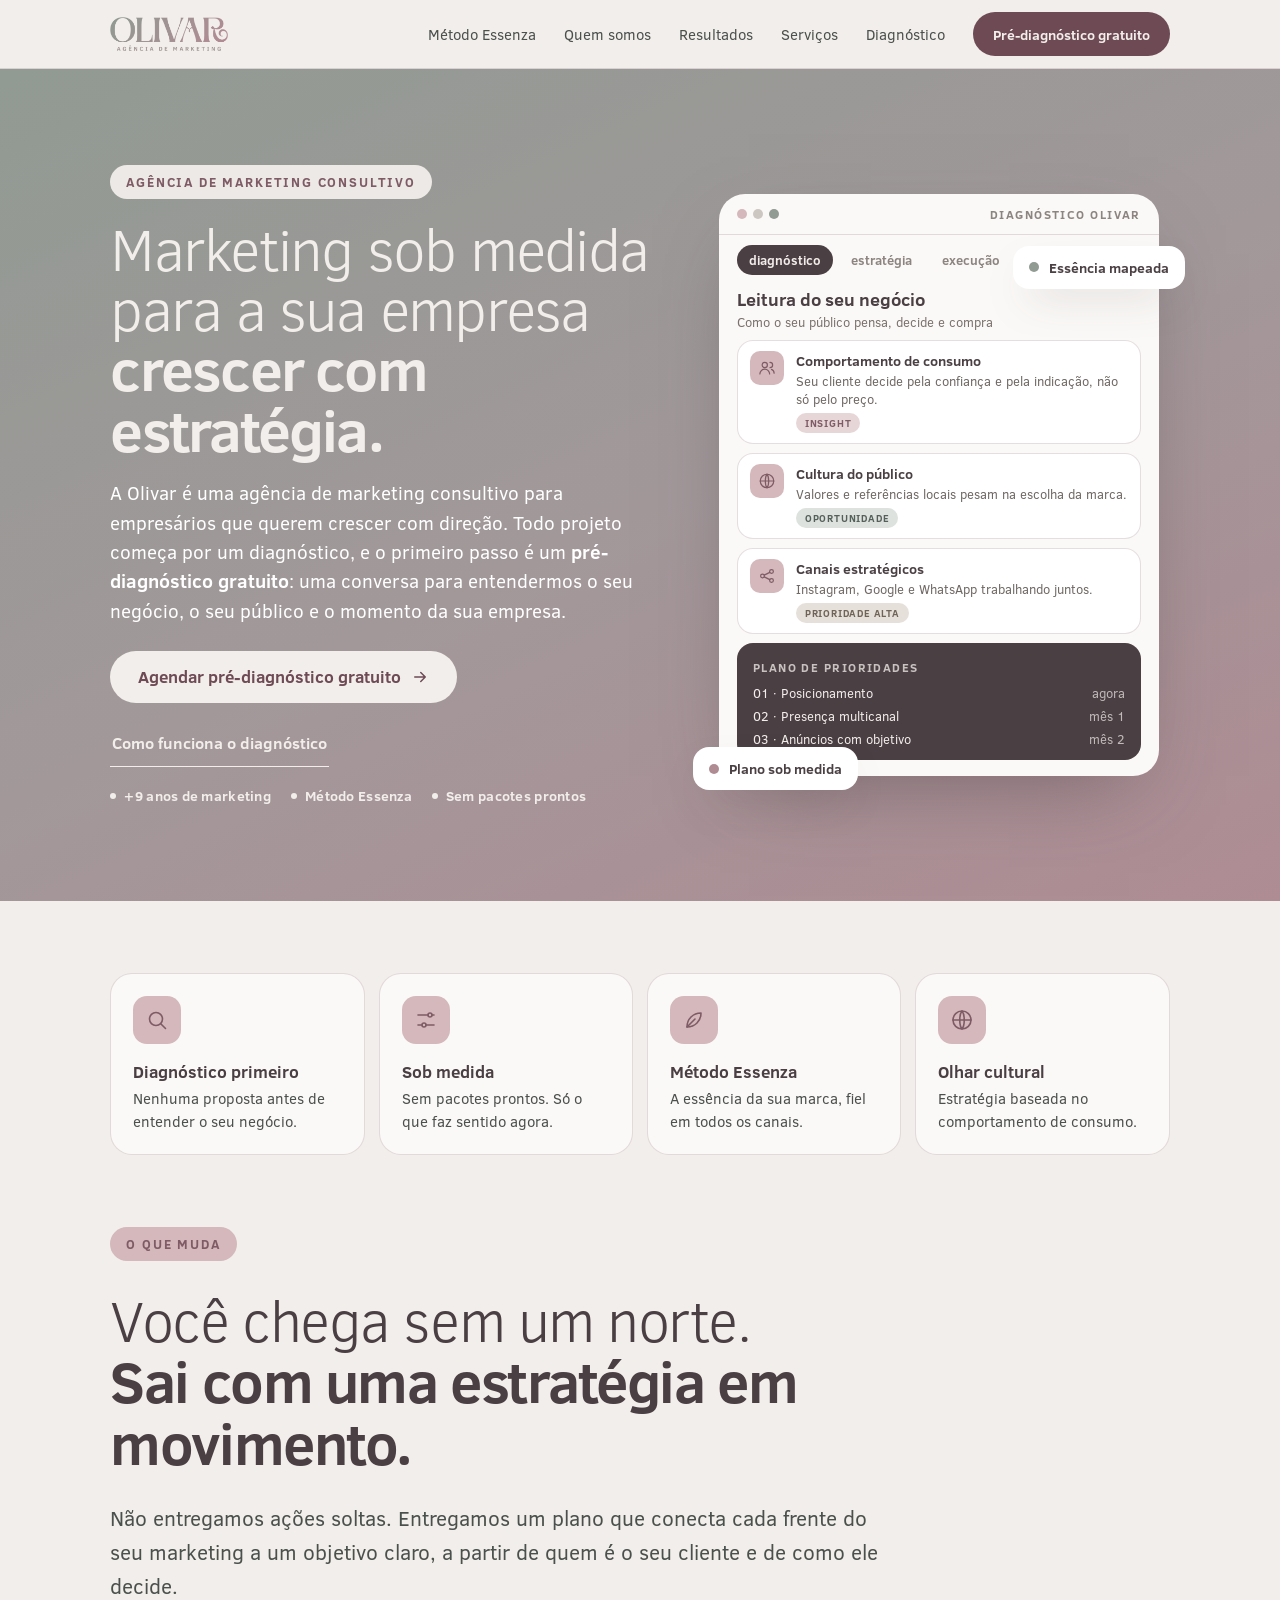
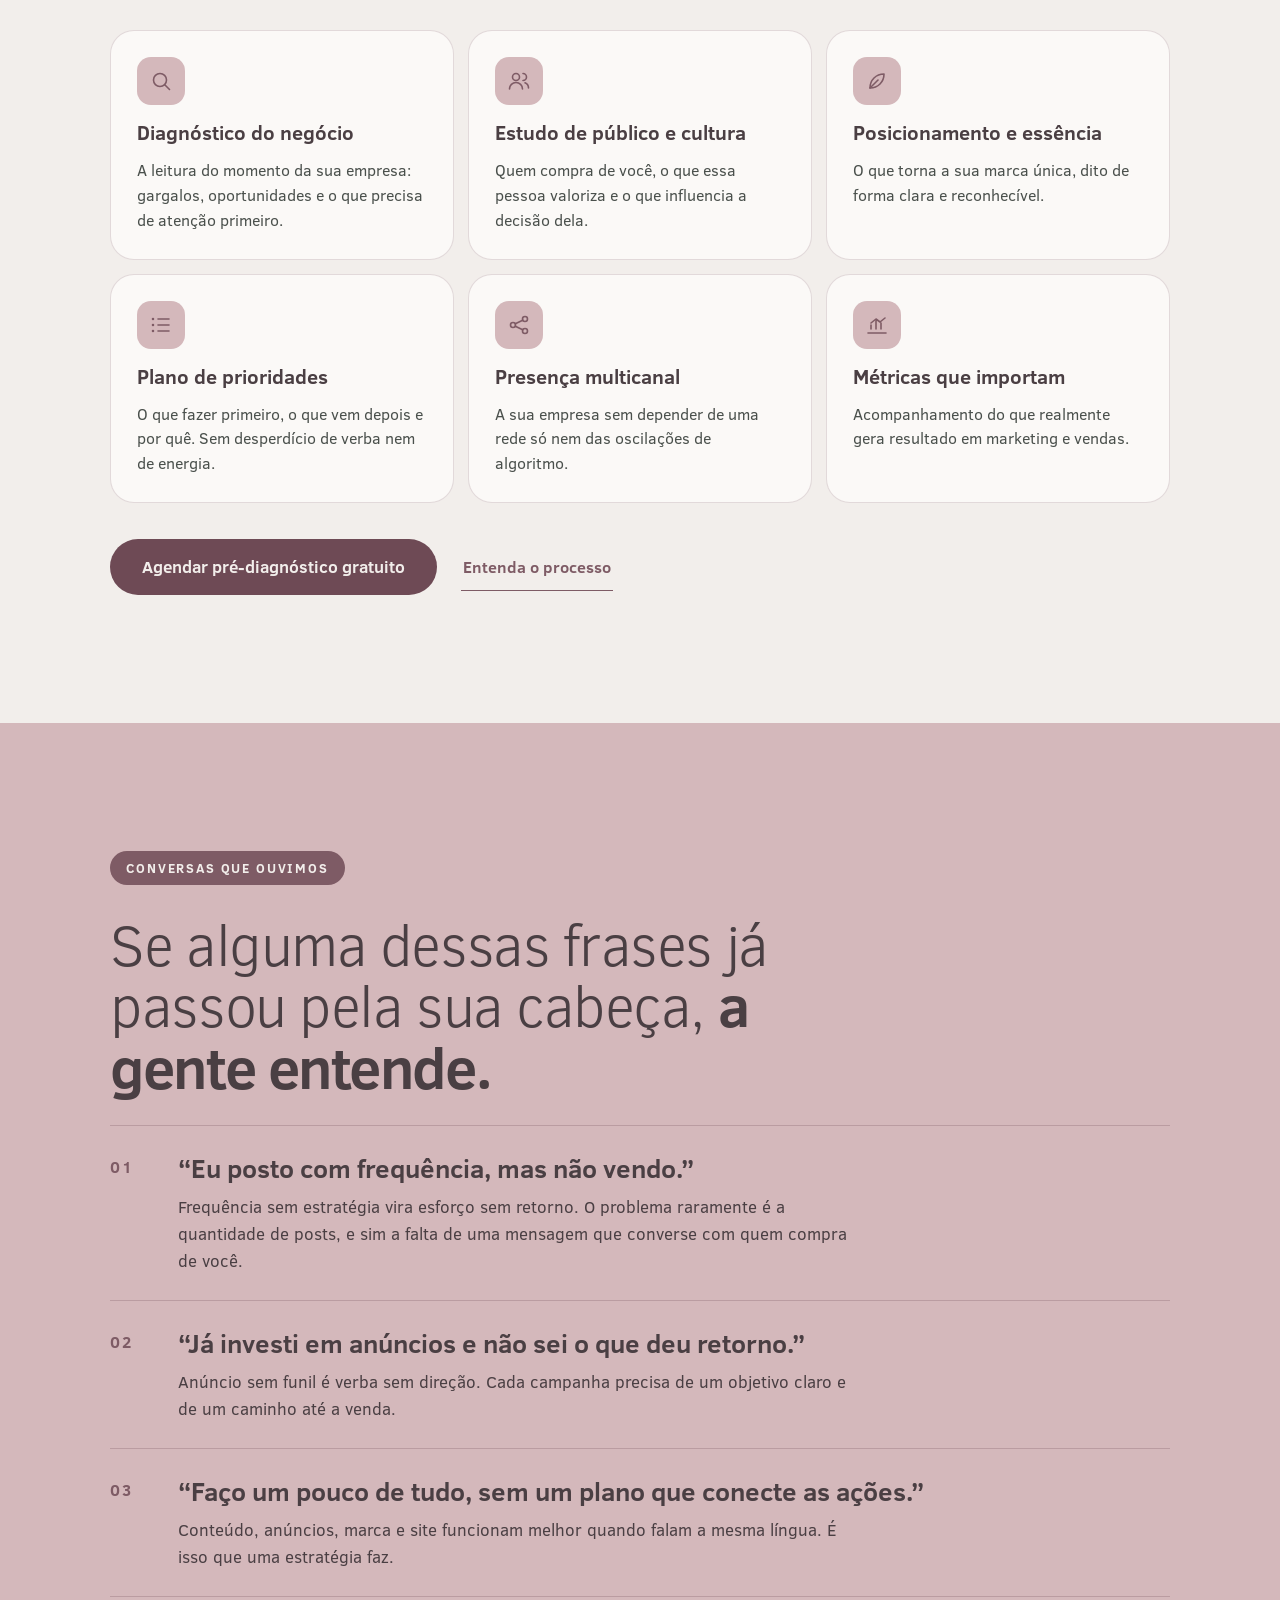
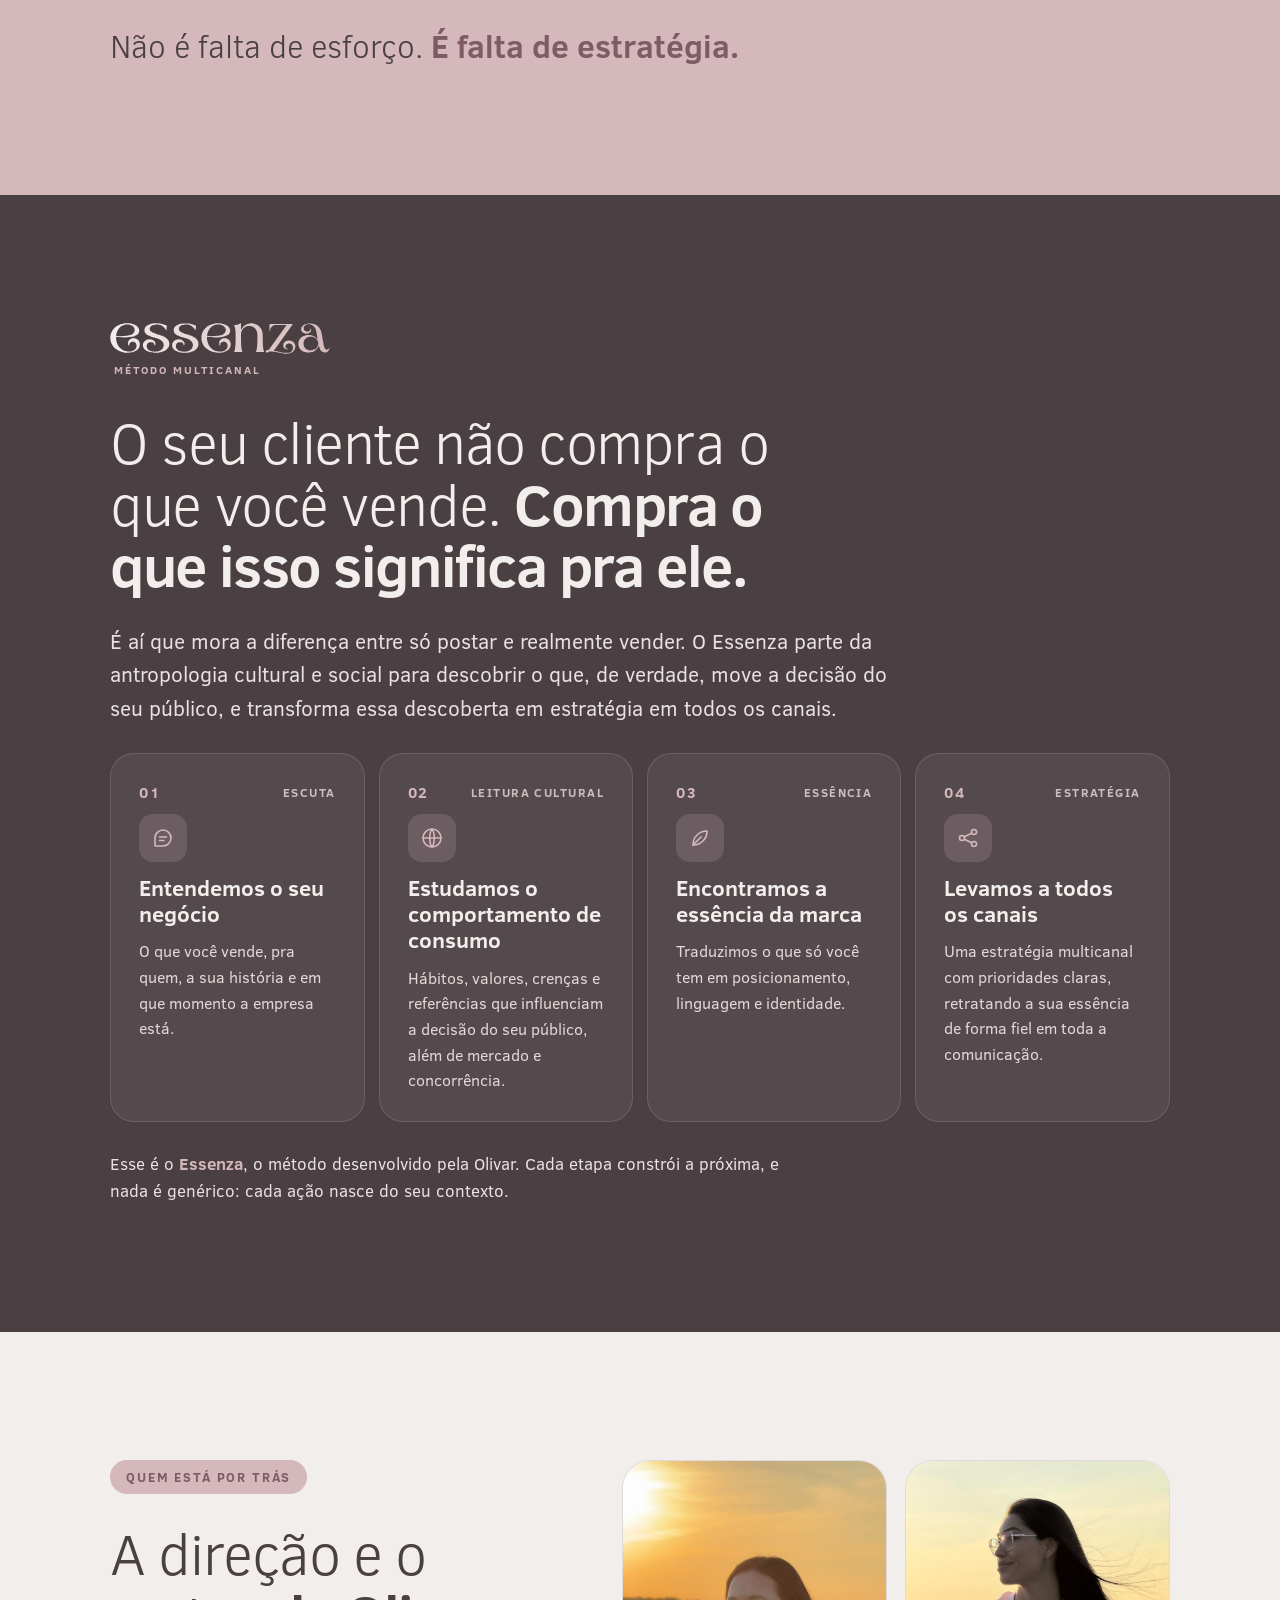
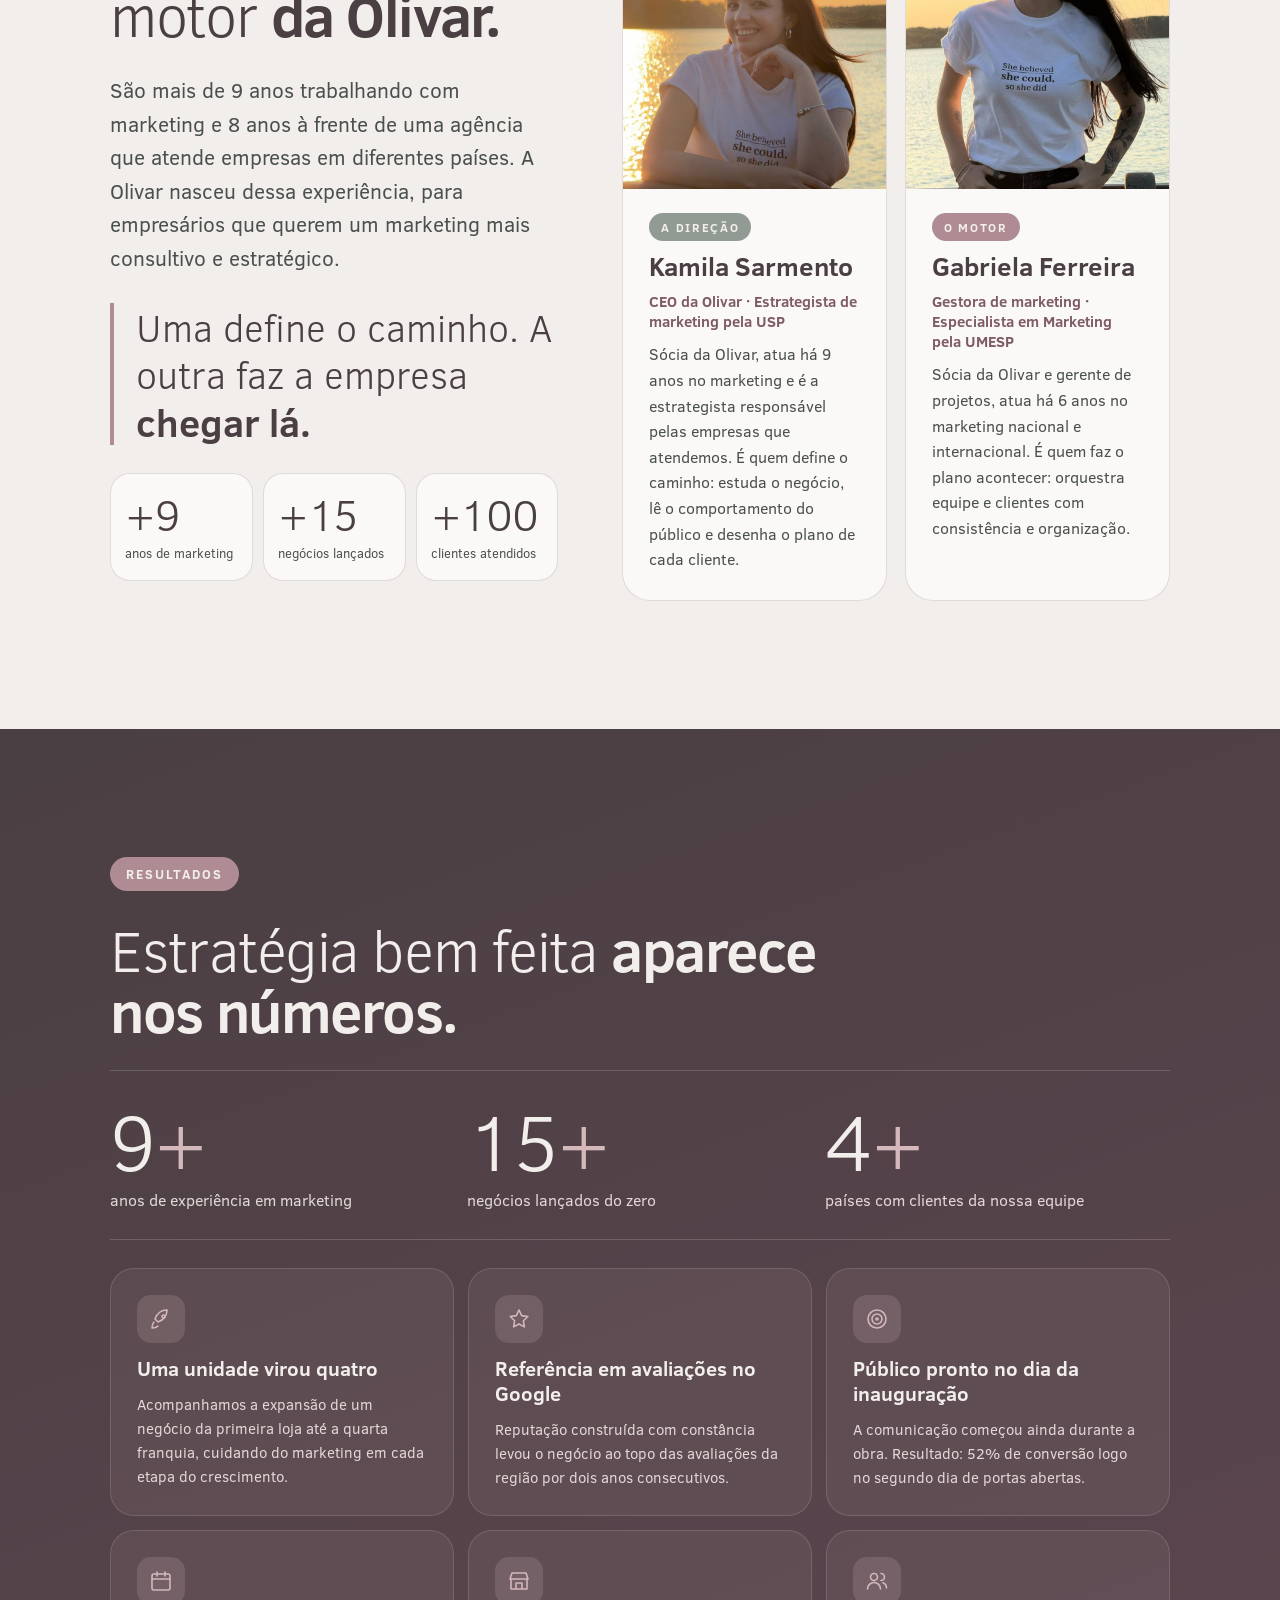
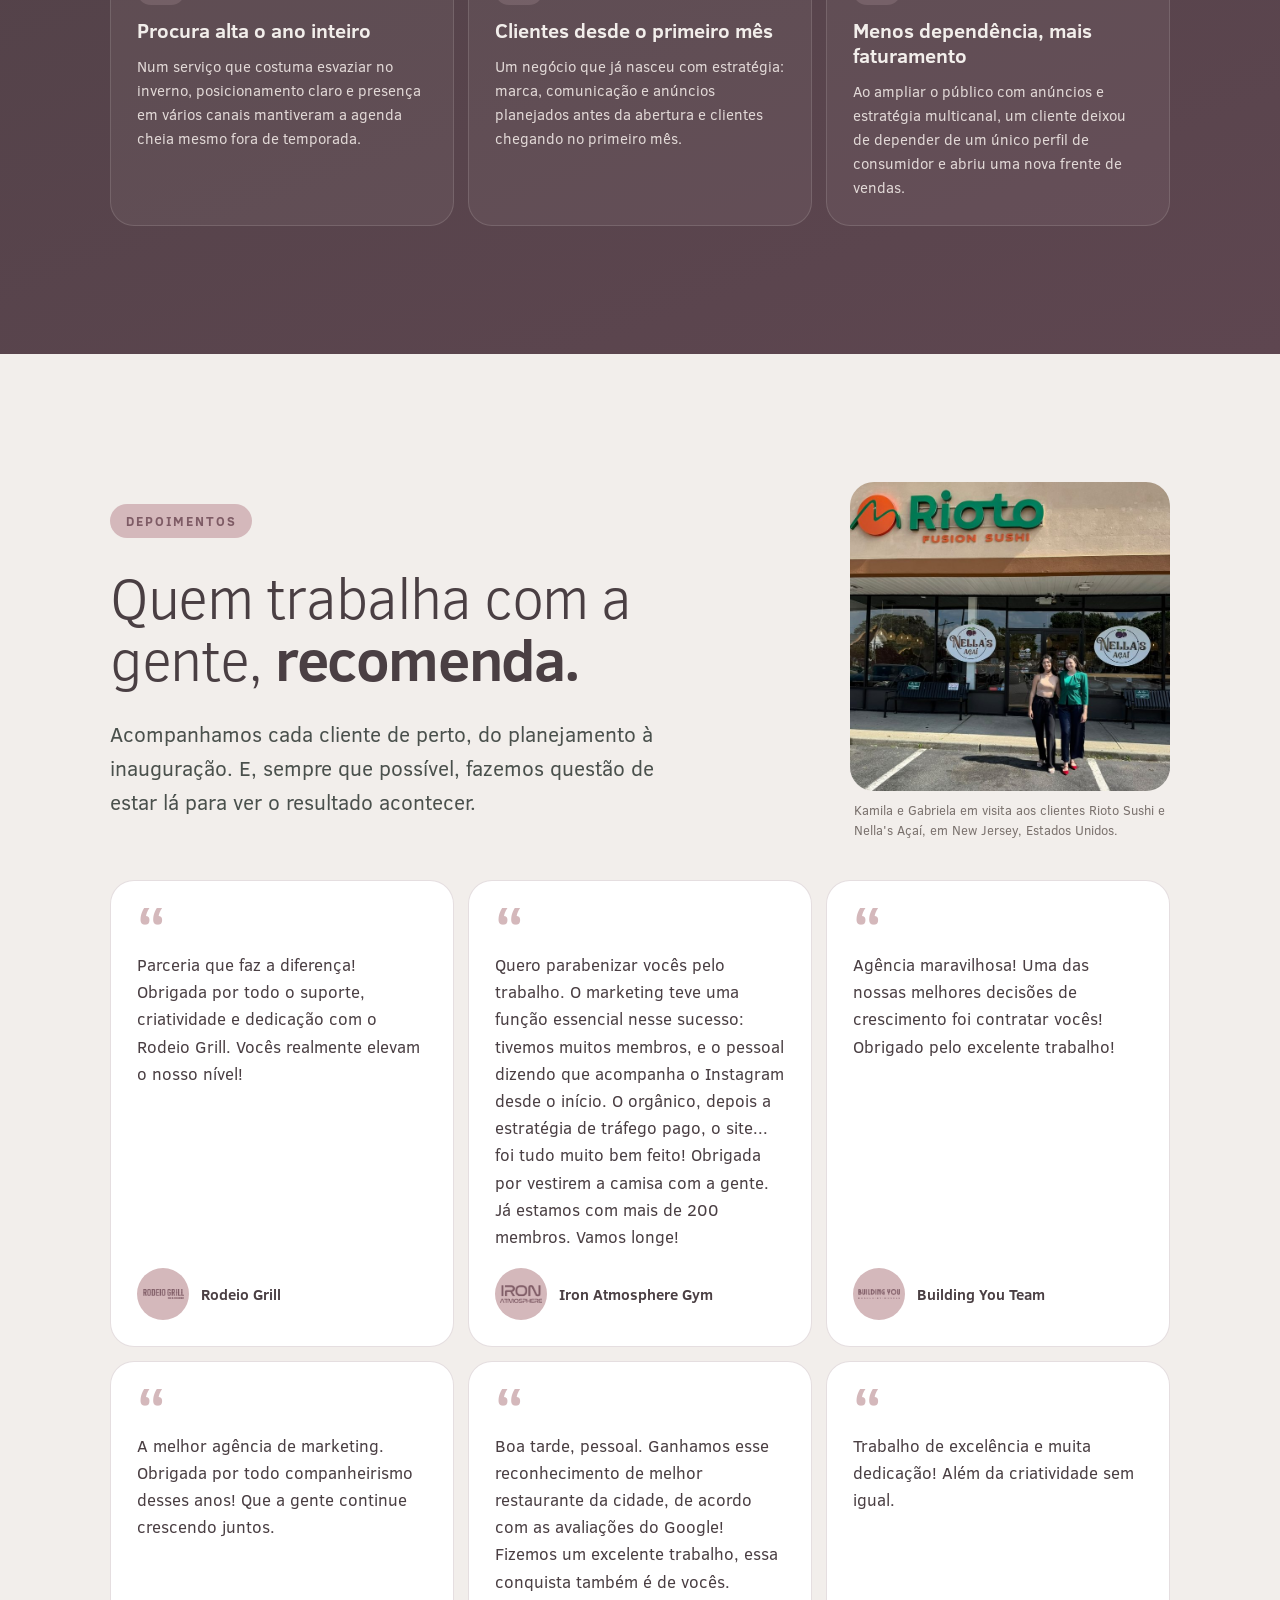
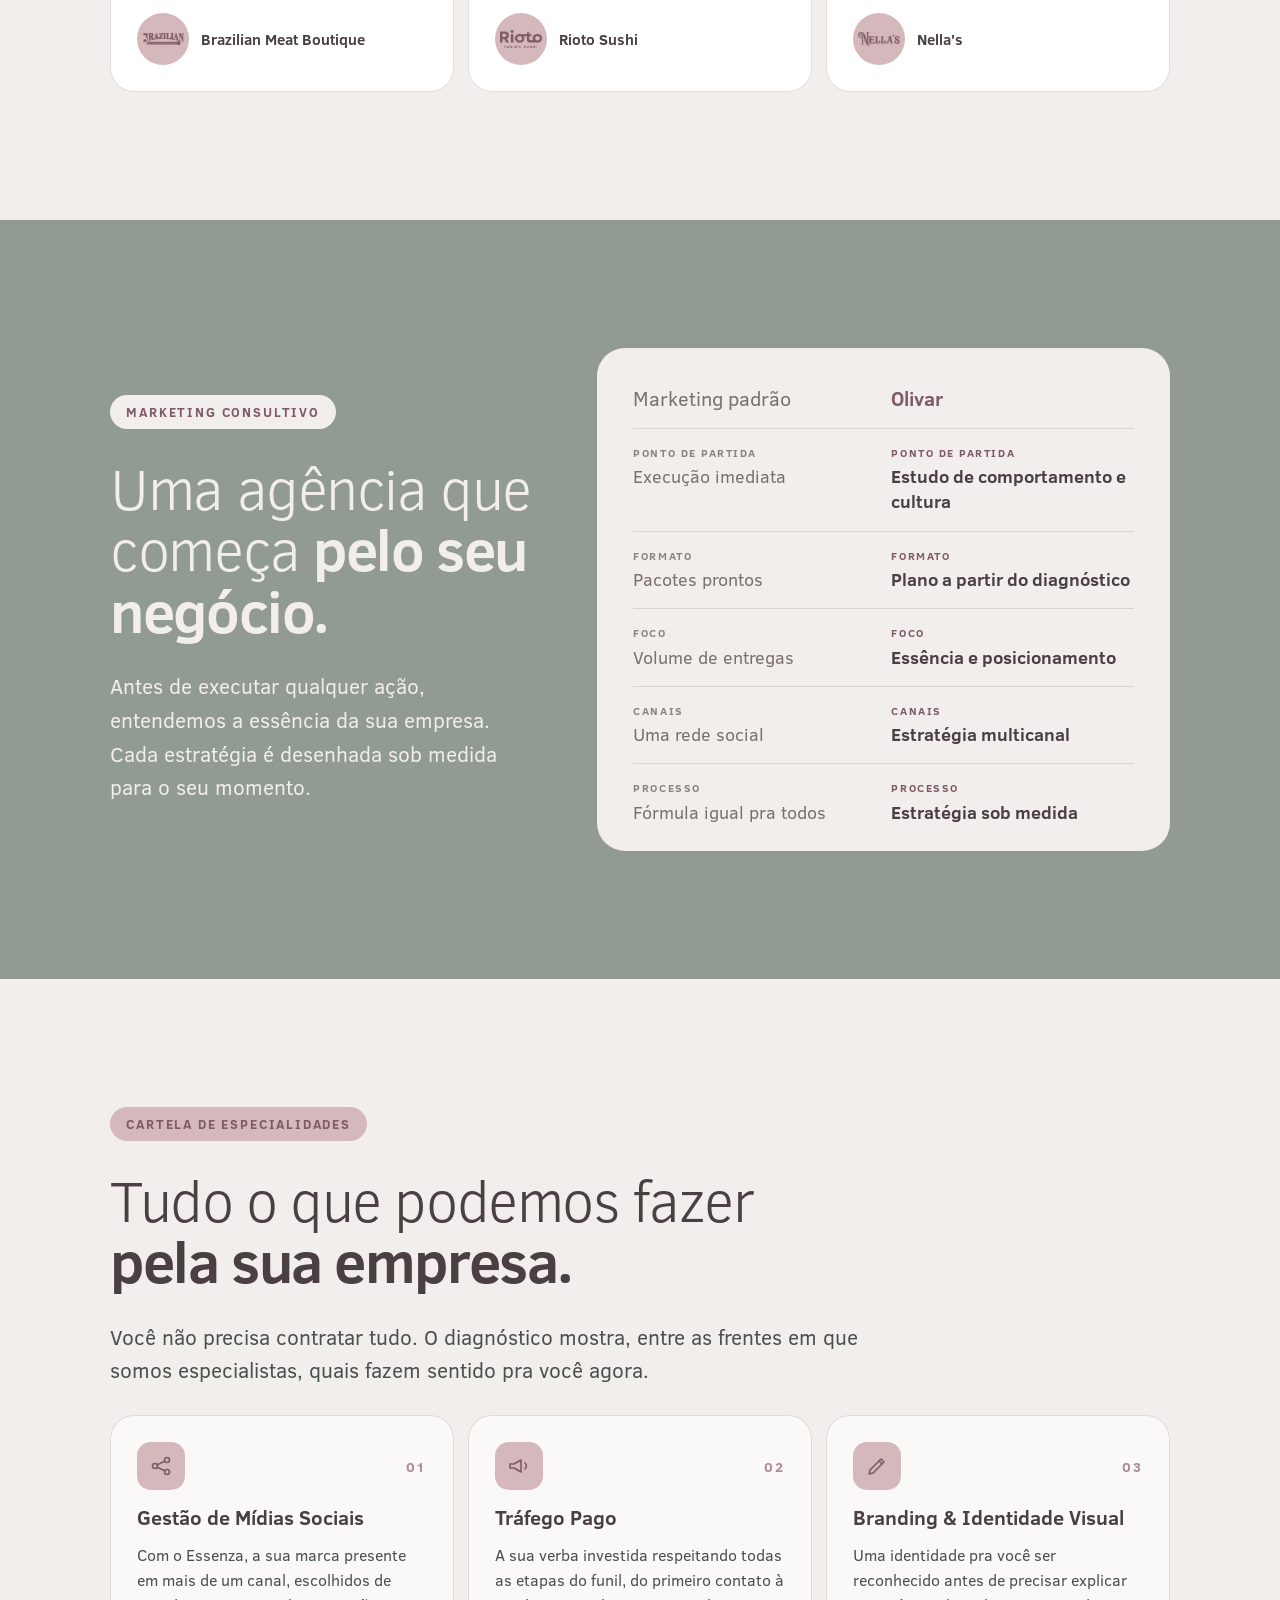
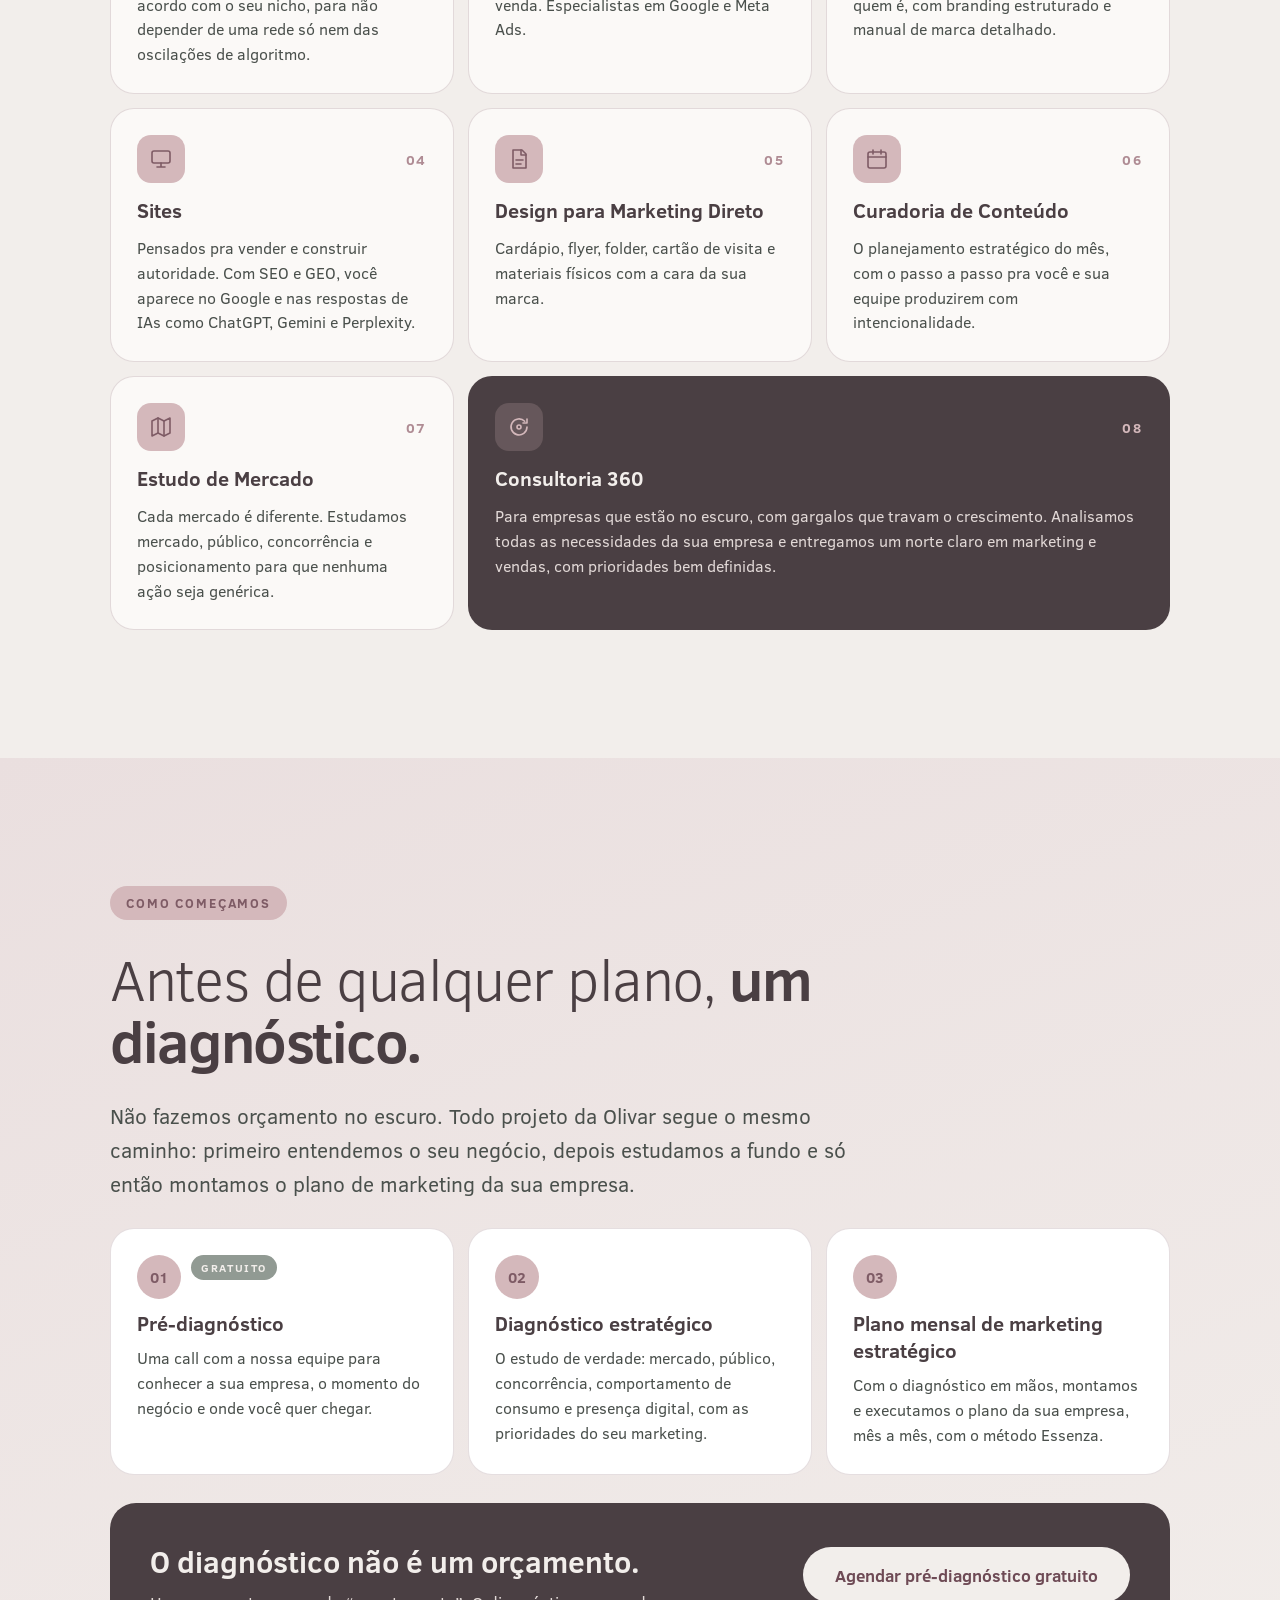
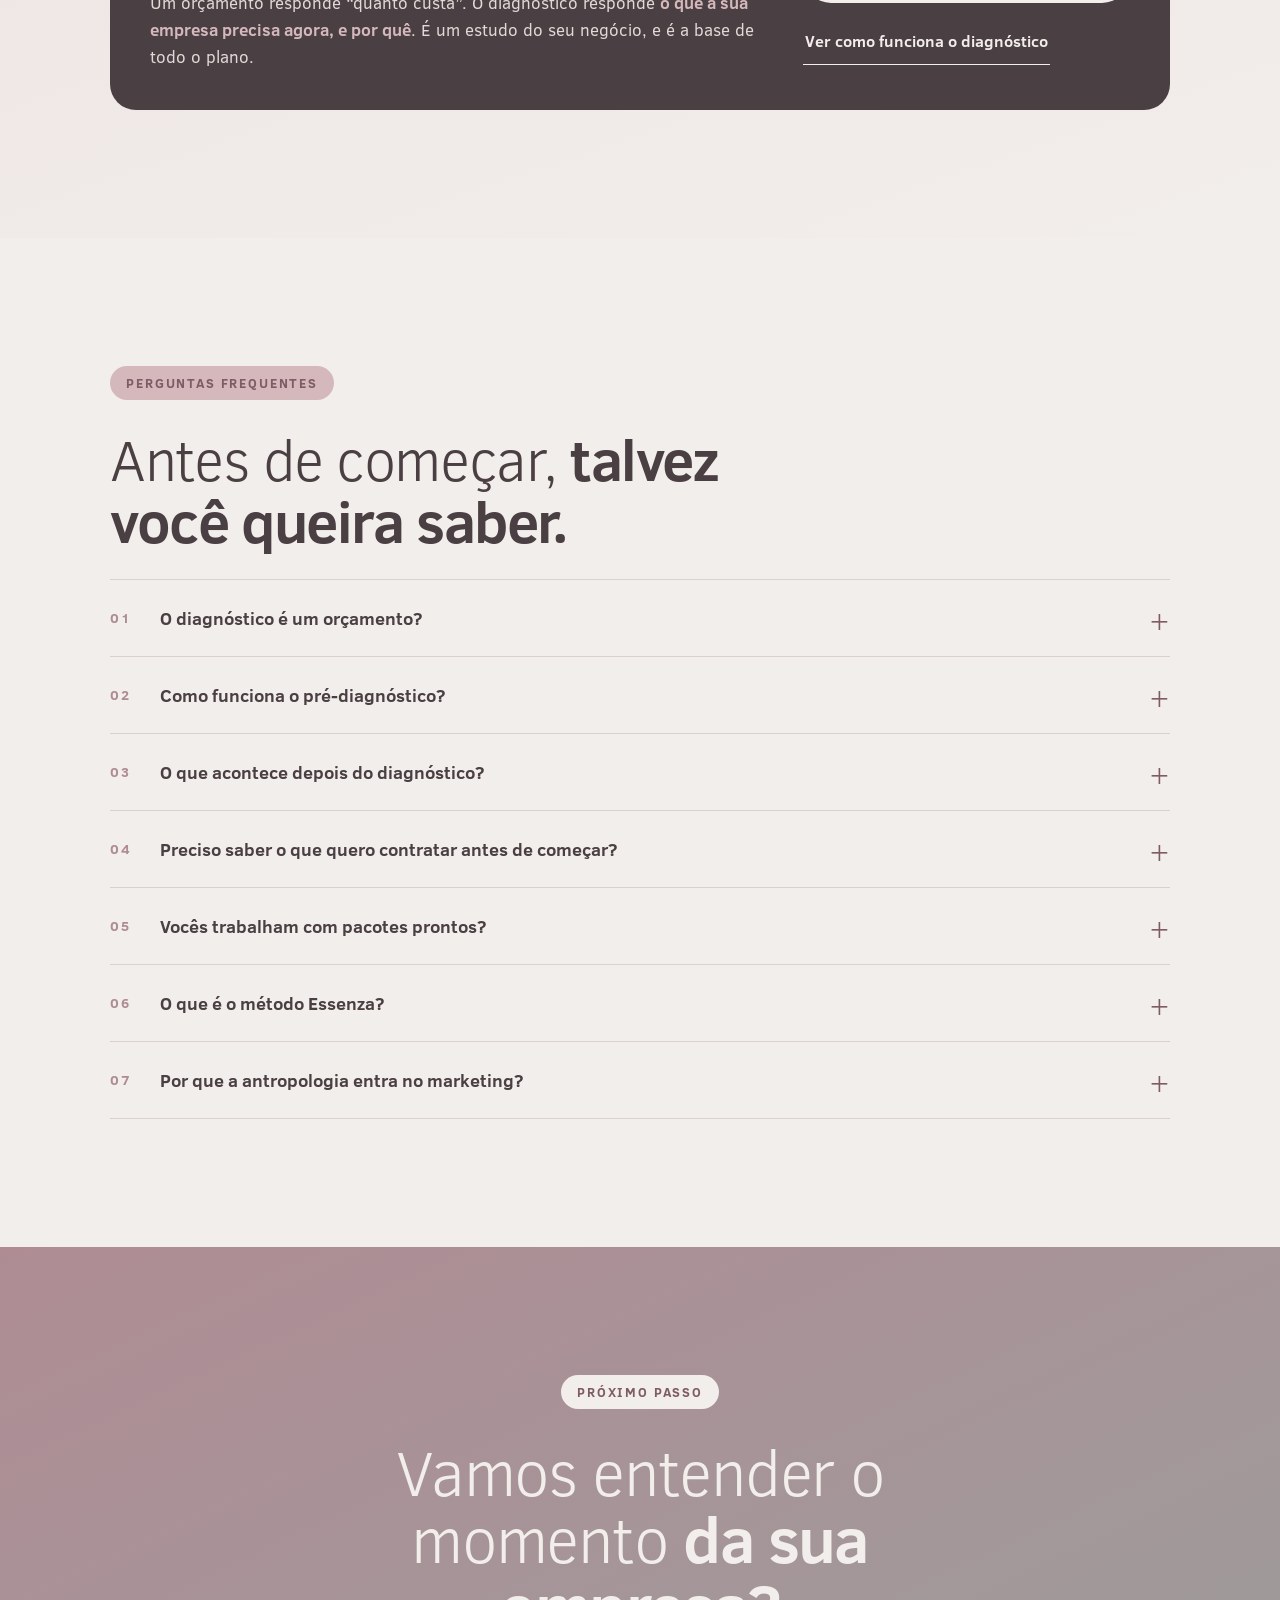
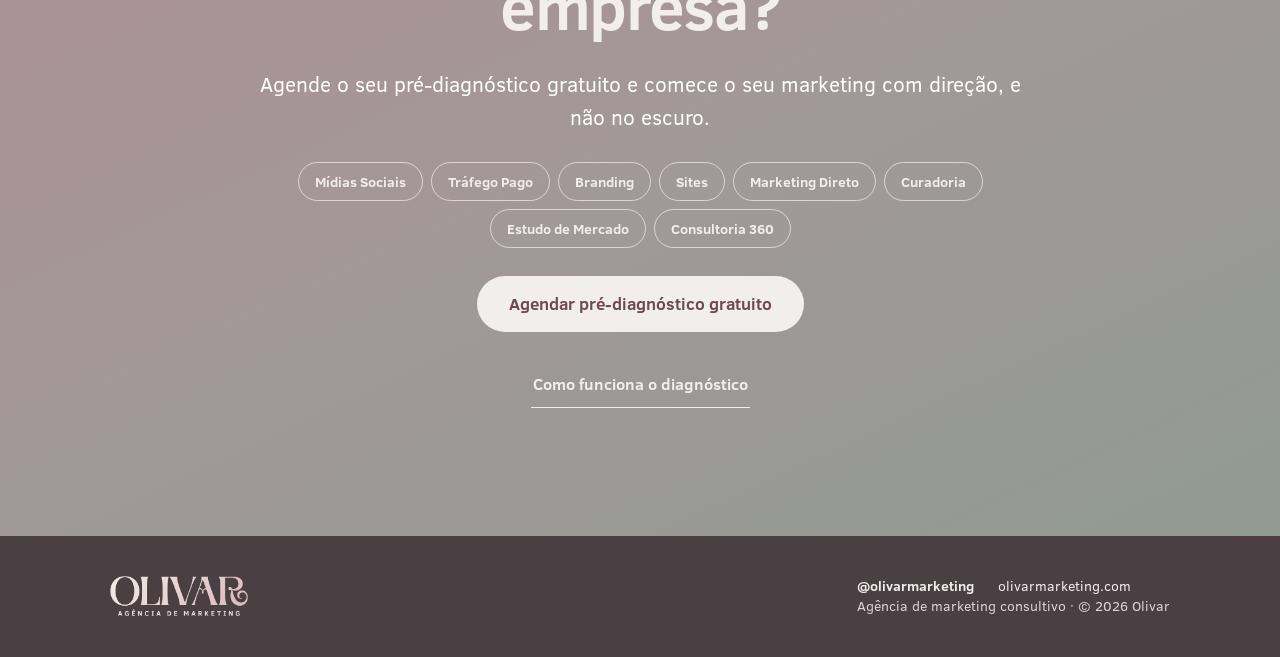
==== commit 38aa9bd9: "Legenda da foto com localização Co-Authored-By: Claude Opus 5.5 <noreply@anthropic.com> Claude-Sessi" ====
--- a/index.html
+++ b/index.html
@@ -215,7 +215,7 @@
       </div>
       <figure class="revphoto">
         <img src="assets/img/socias-clientes.jpg" alt="Kamila Sarmento e Gabriela Ferreira em frente ao Rioto Sushi e ao Nella's Açaí, clientes da agência" width="760" height="735" loading="lazy">
-        <figcaption>Kamila e Gabriela em visita aos clientes Rioto Sushi e Nella's Açaí.</figcaption>
+        <figcaption>Kamila e Gabriela em visita aos clientes Rioto Sushi e Nella's Açaí, em New Jersey, Estados Unidos.</figcaption>
       </figure>
     </div>
     <div class="quotes"><figure class="qt" style="margin:0"><p>Parceria que faz a diferença! Obrigada por todo o suporte, criatividade e dedicação com o Rodeio Grill. Vocês realmente elevam o nosso nível!</p><figcaption class="who"><div class="av logo" aria-hidden="true"><img src="assets/img/clientes/rodeio-grill.png" alt=""></div><div><b>Rodeio Grill</b></div></figcaption></figure><figure class="qt" style="margin:0"><p>Quero parabenizar vocês pelo trabalho. O marketing teve uma função essencial nesse sucesso: tivemos muitos membros, e o pessoal dizendo que acompanha o Instagram desde o início. O orgânico, depois a estratégia de tráfego pago, o site... foi tudo muito bem feito! Obrigada por vestirem a camisa com a gente. Já estamos com mais de 200 membros. Vamos longe!</p><figcaption class="who"><div class="av logo" aria-hidden="true"><img src="assets/img/clientes/iron-atmosphere.png" alt=""></div><div><b>Iron Atmosphere Gym</b></div></figcaption></figure><figure class="qt" style="margin:0"><p>Agência maravilhosa! Uma das nossas melhores decisões de crescimento foi contratar vocês! Obrigado pelo excelente trabalho!</p><figcaption class="who"><div class="av logo" aria-hidden="true"><img src="assets/img/clientes/building-you.png" alt=""></div><div><b>Building You Team</b></div></figcaption></figure><figure class="qt" style="margin:0"><p>A melhor agência de marketing. Obrigada por todo companheirismo desses anos! Que a gente continue crescendo juntos.</p><figcaption class="who"><div class="av logo" aria-hidden="true"><img src="assets/img/clientes/brazilian-meat-boutique.png" alt=""></div><div><b>Brazilian Meat Boutique</b></div></figcaption></figure><figure class="qt" style="margin:0"><p>Boa tarde, pessoal. Ganhamos esse reconhecimento de melhor restaurante da cidade, de acordo com as avaliações do Google! Fizemos um excelente trabalho, essa conquista também é de vocês.</p><figcaption class="who"><div class="av logo" aria-hidden="true"><img src="assets/img/clientes/rioto-sushi.png" alt=""></div><div><b>Rioto Sushi</b></div></figcaption></figure><figure class="qt" style="margin:0"><p>Trabalho de excelência e muita dedicação! Além da criatividade sem igual.</p><figcaption class="who"><div class="av logo" aria-hidden="true"><img src="assets/img/clientes/nellas.png" alt=""></div><div><b>Nella's</b></div></figcaption></figure></div>
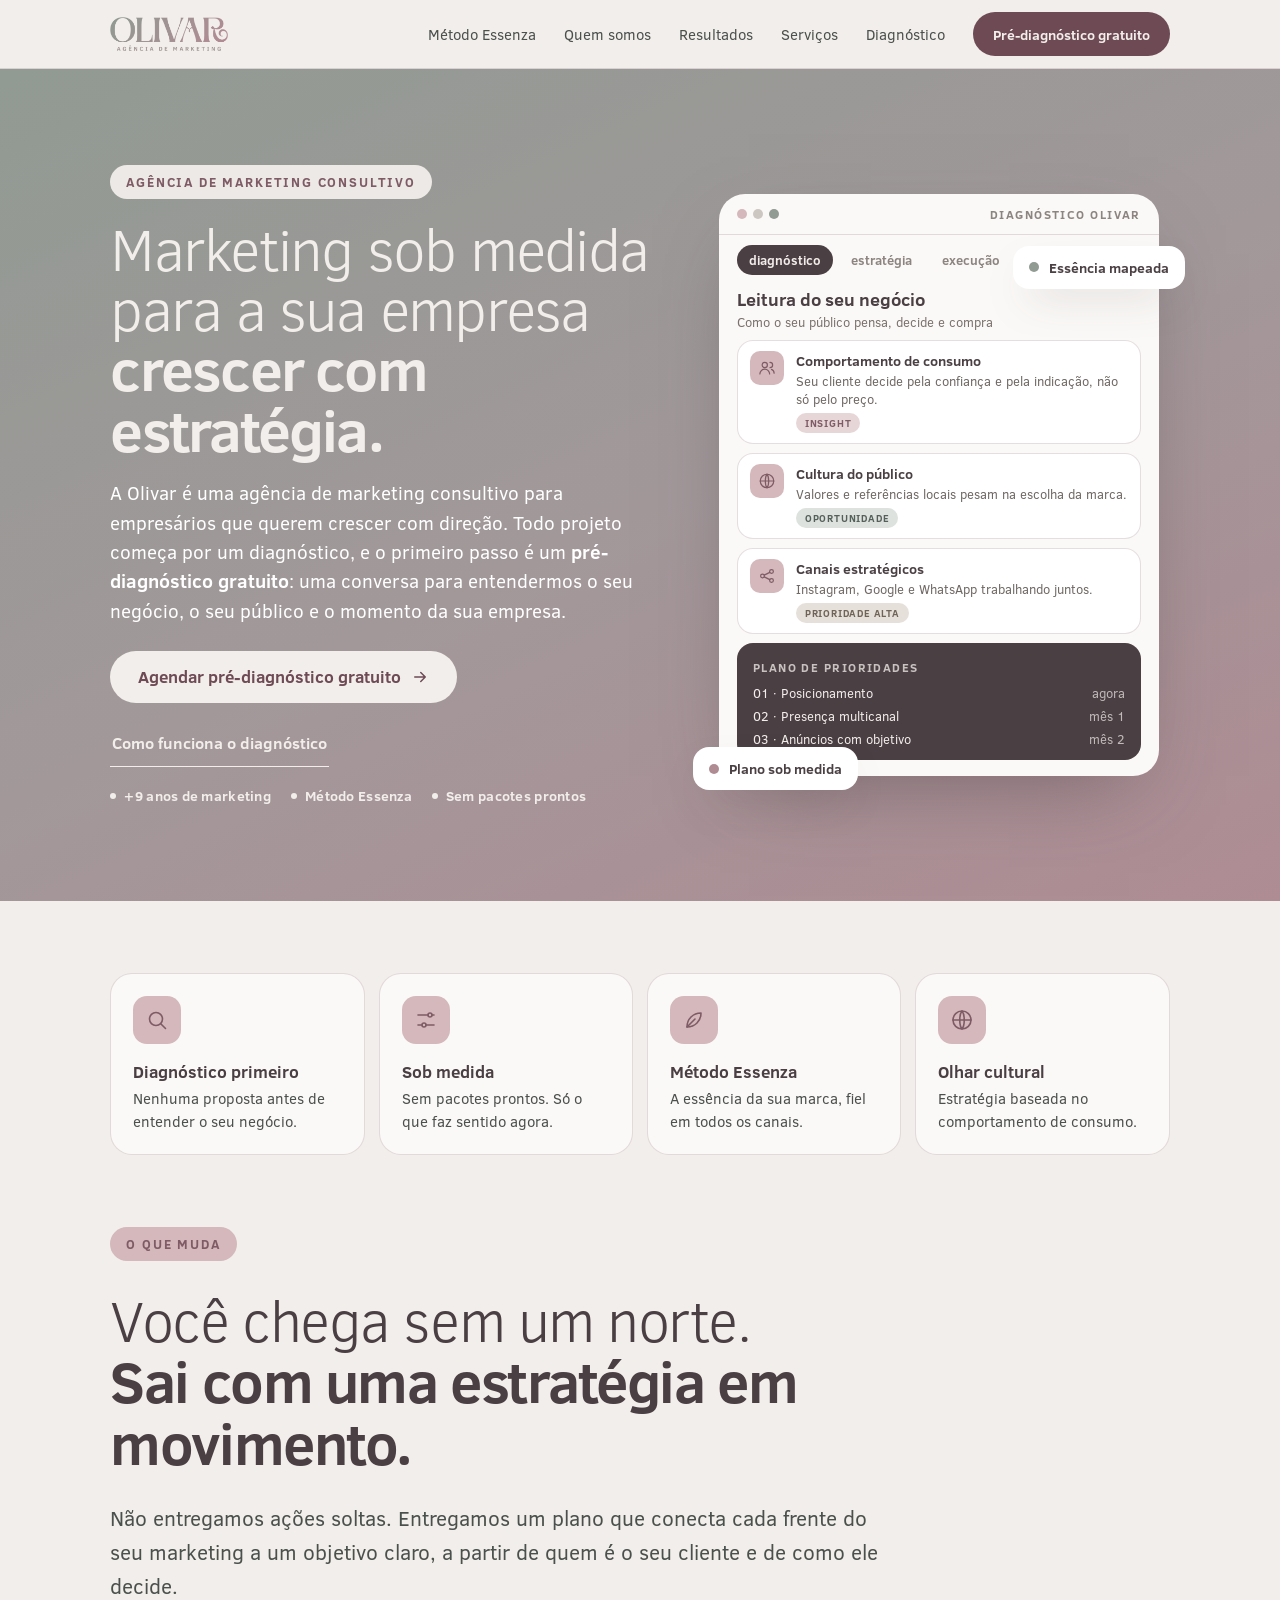
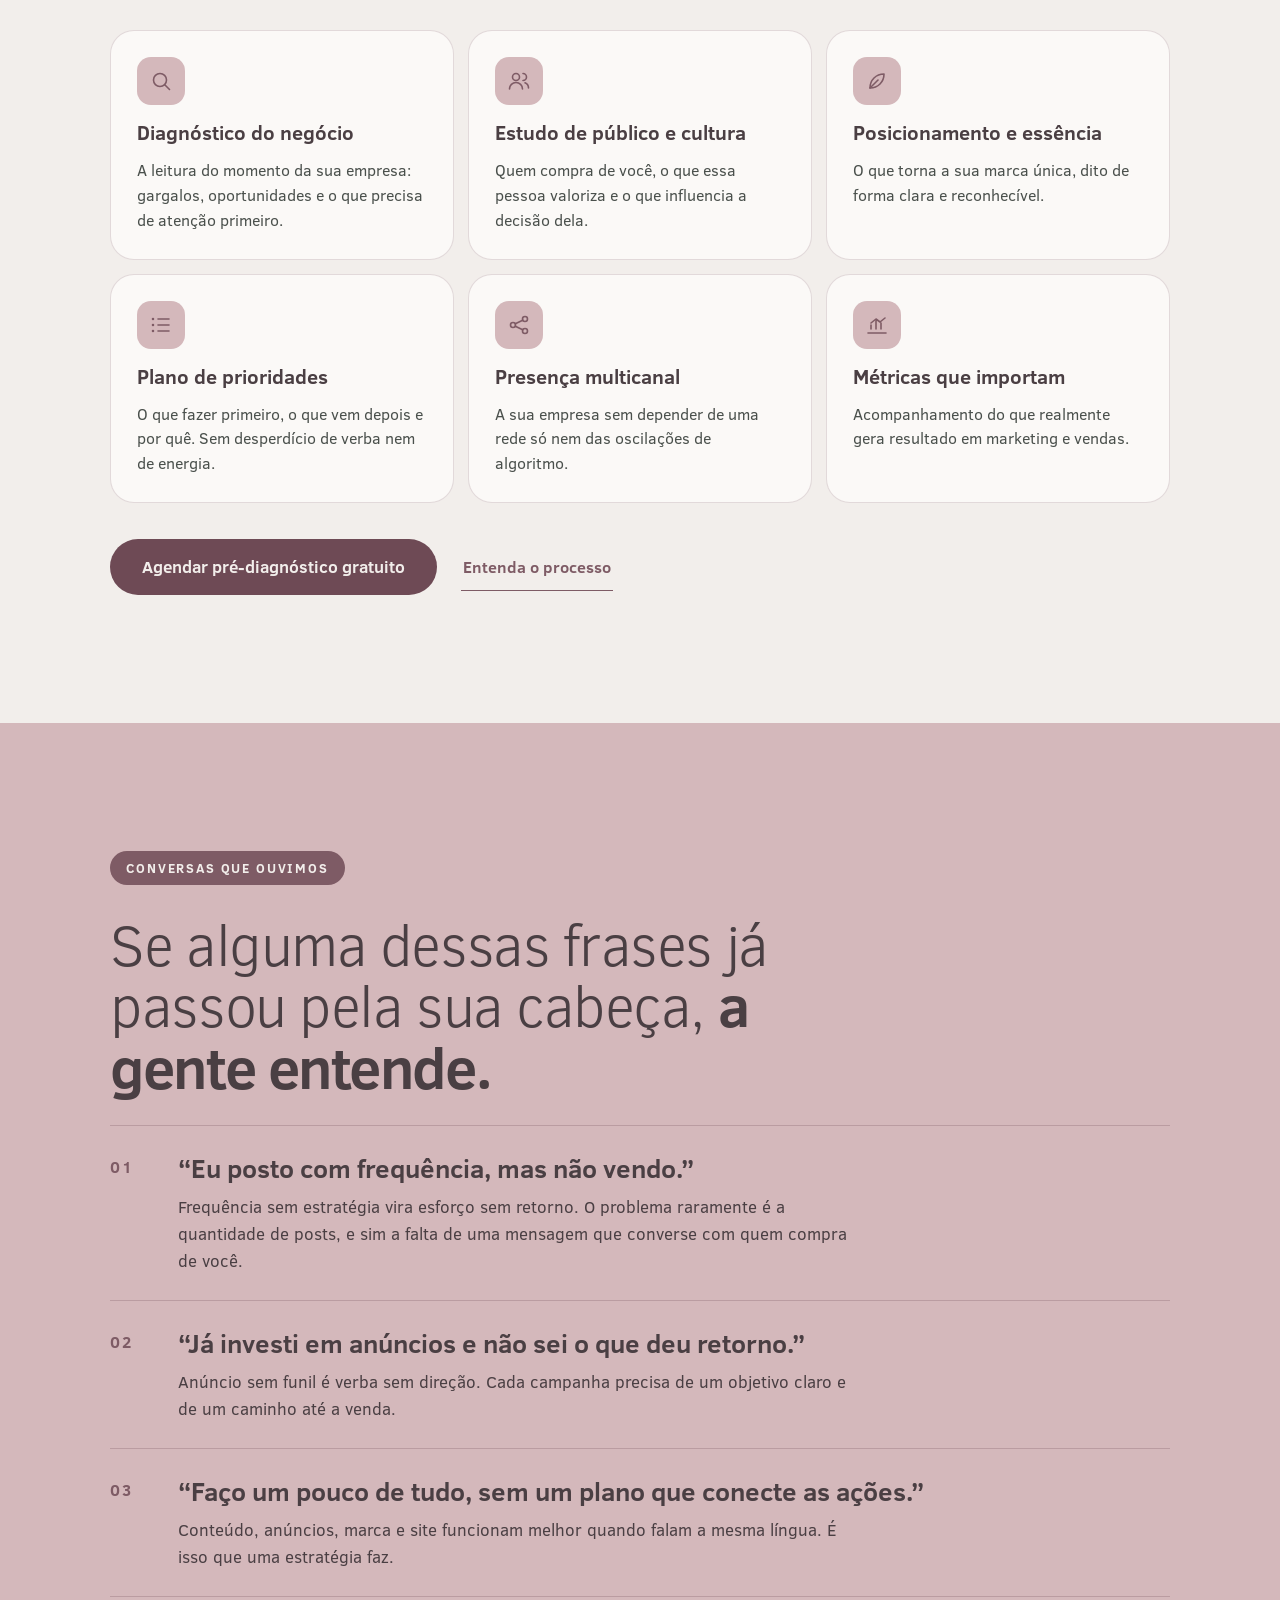
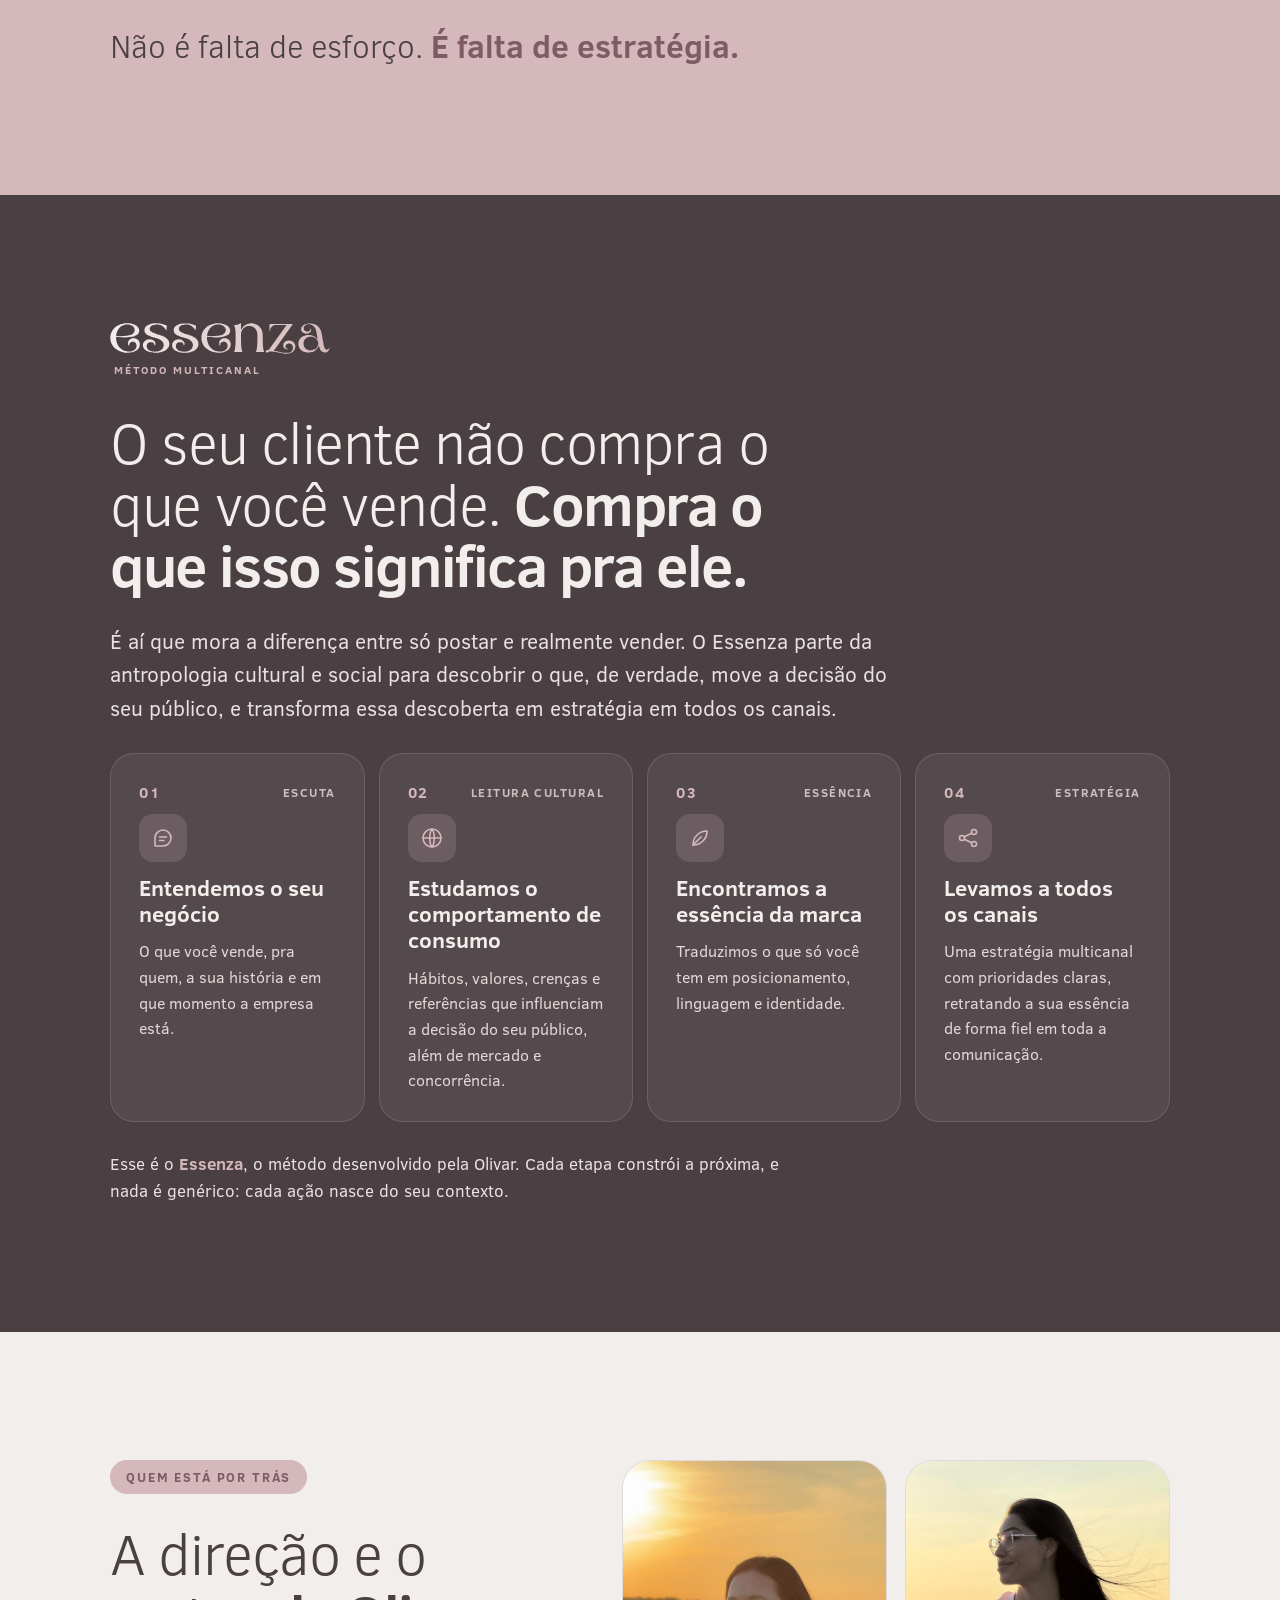
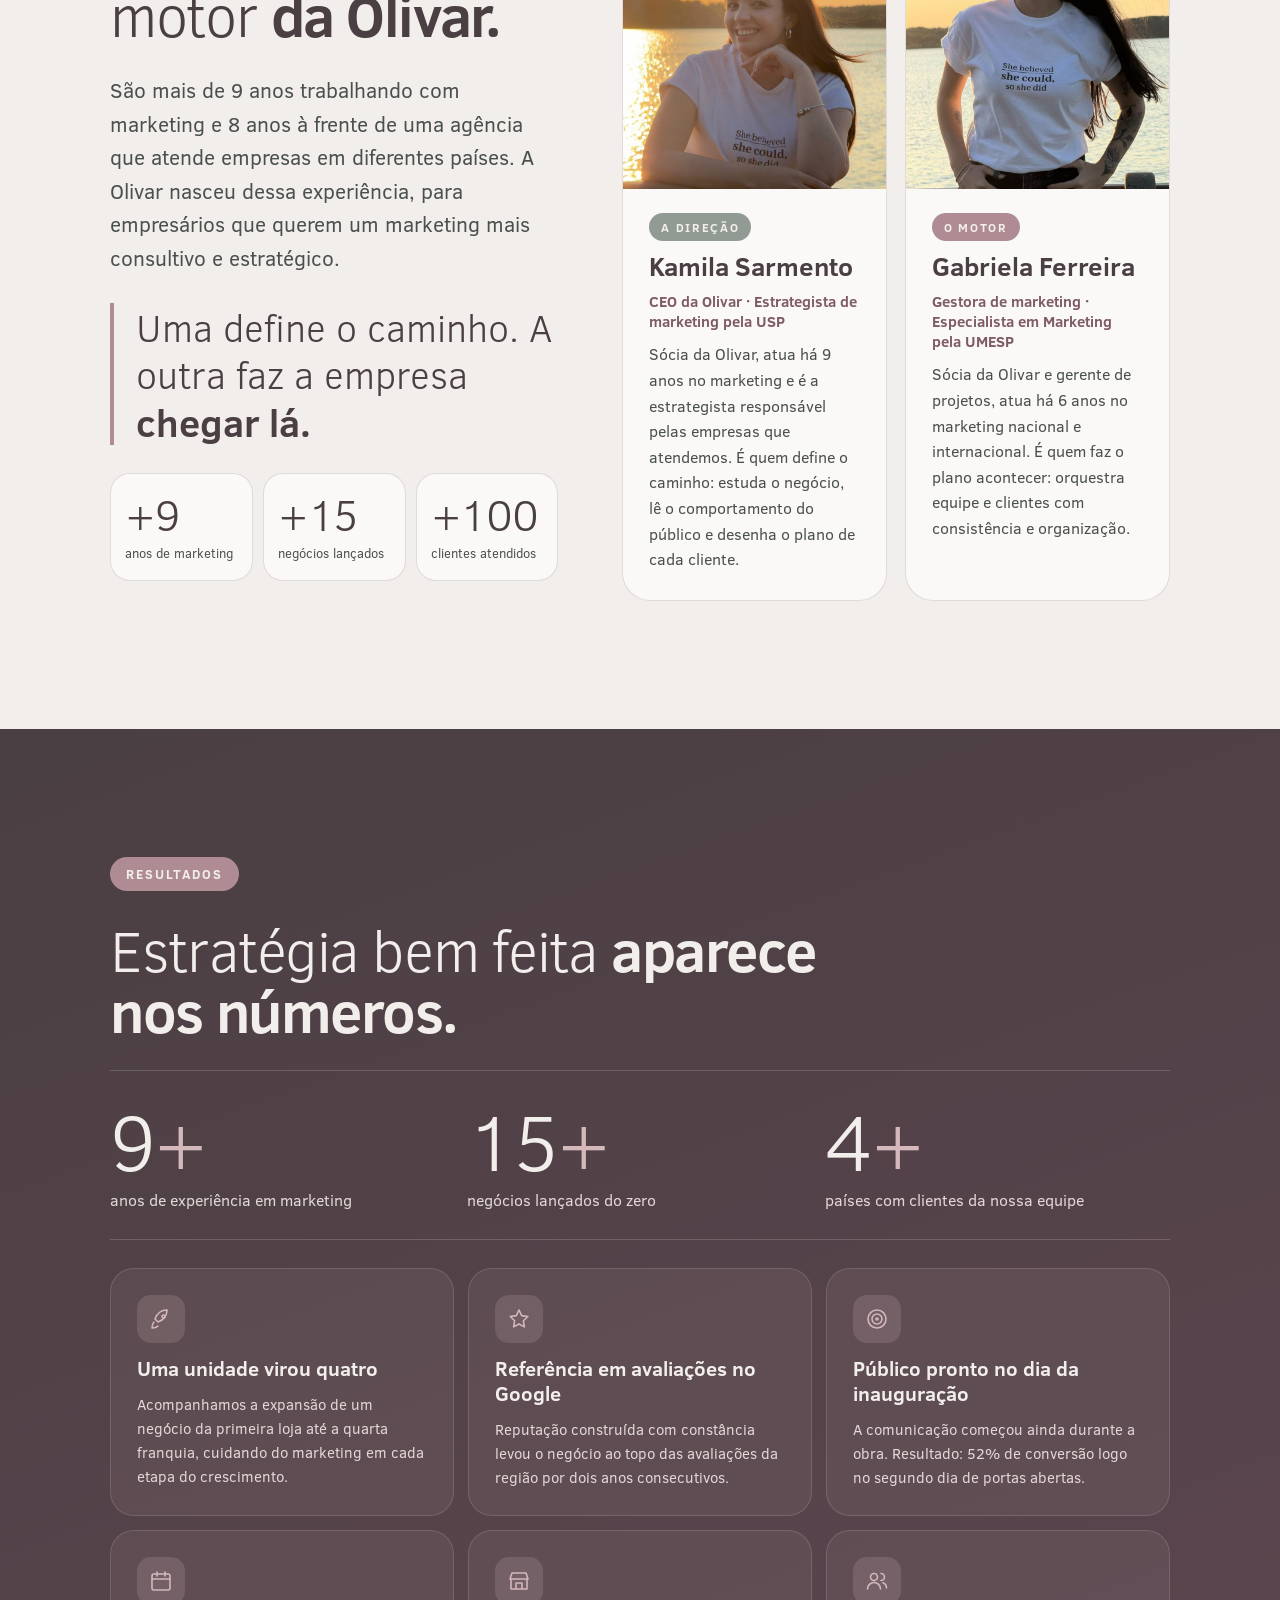
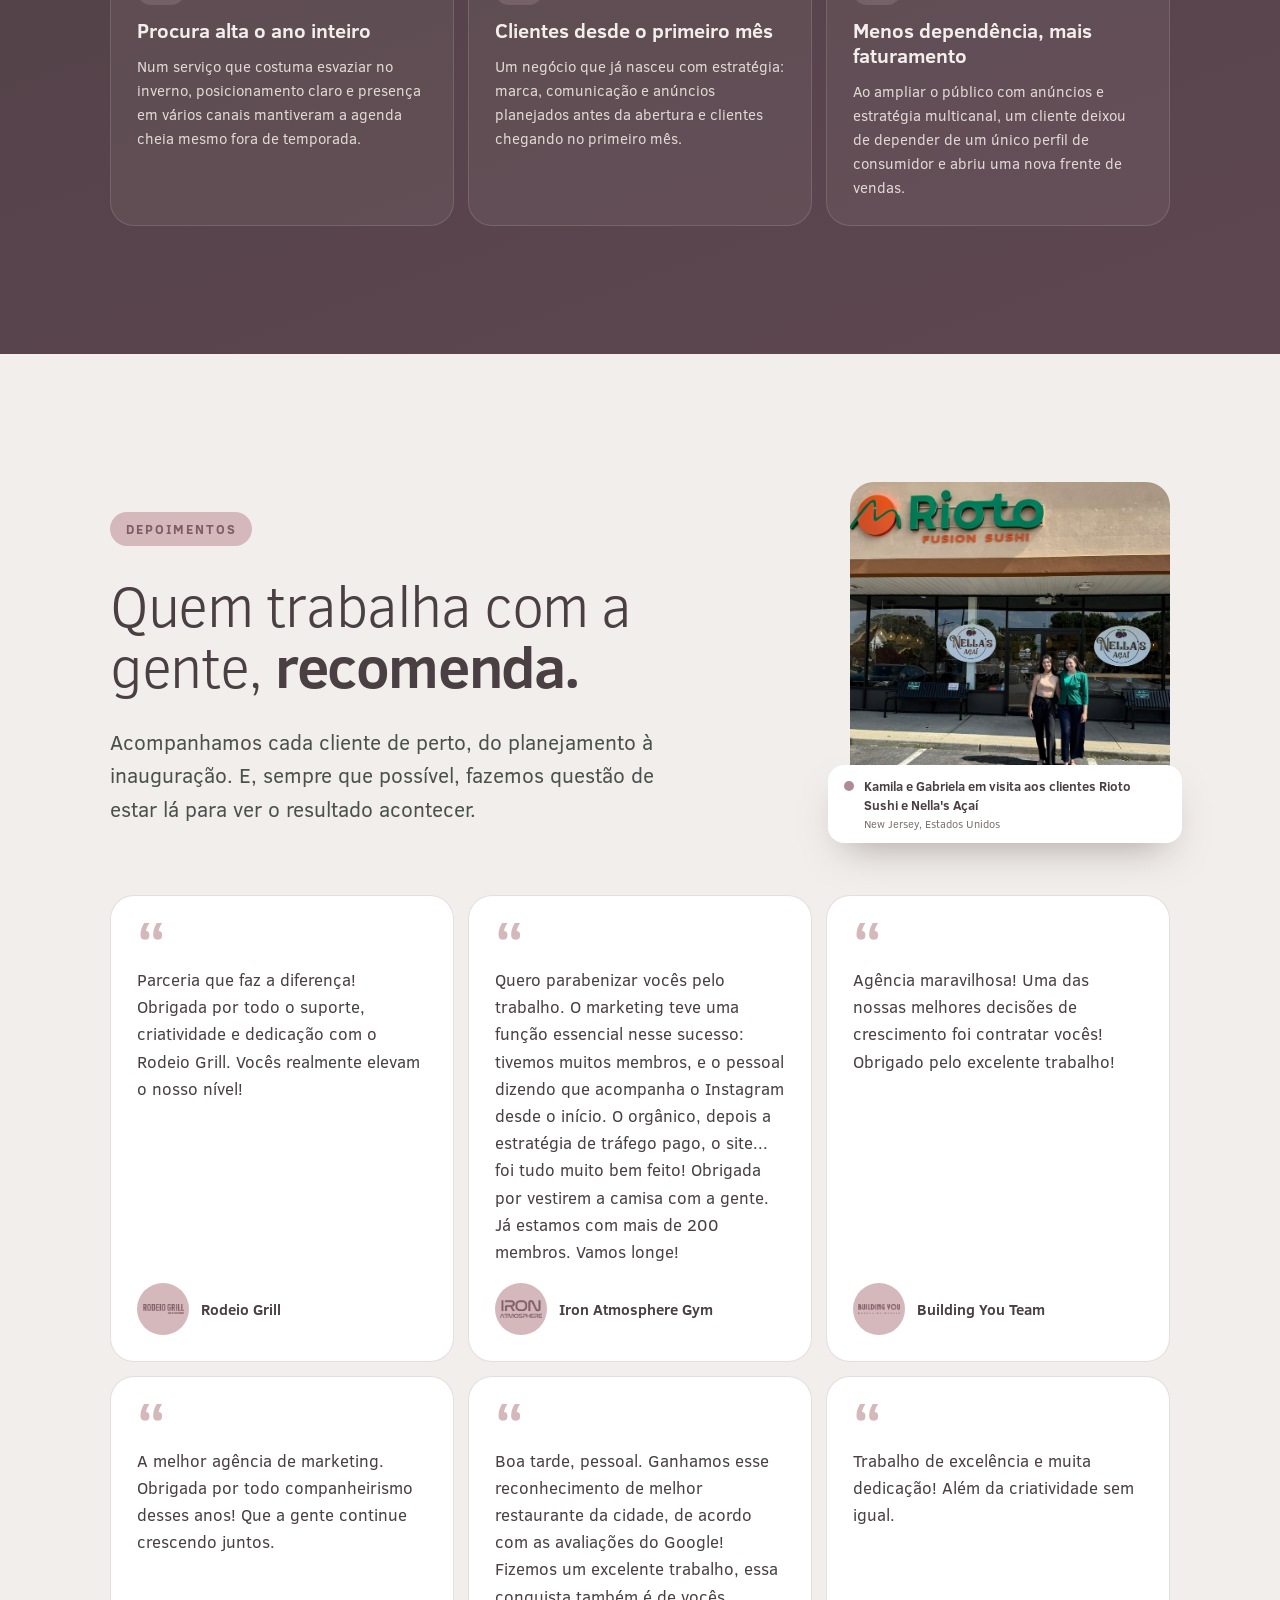
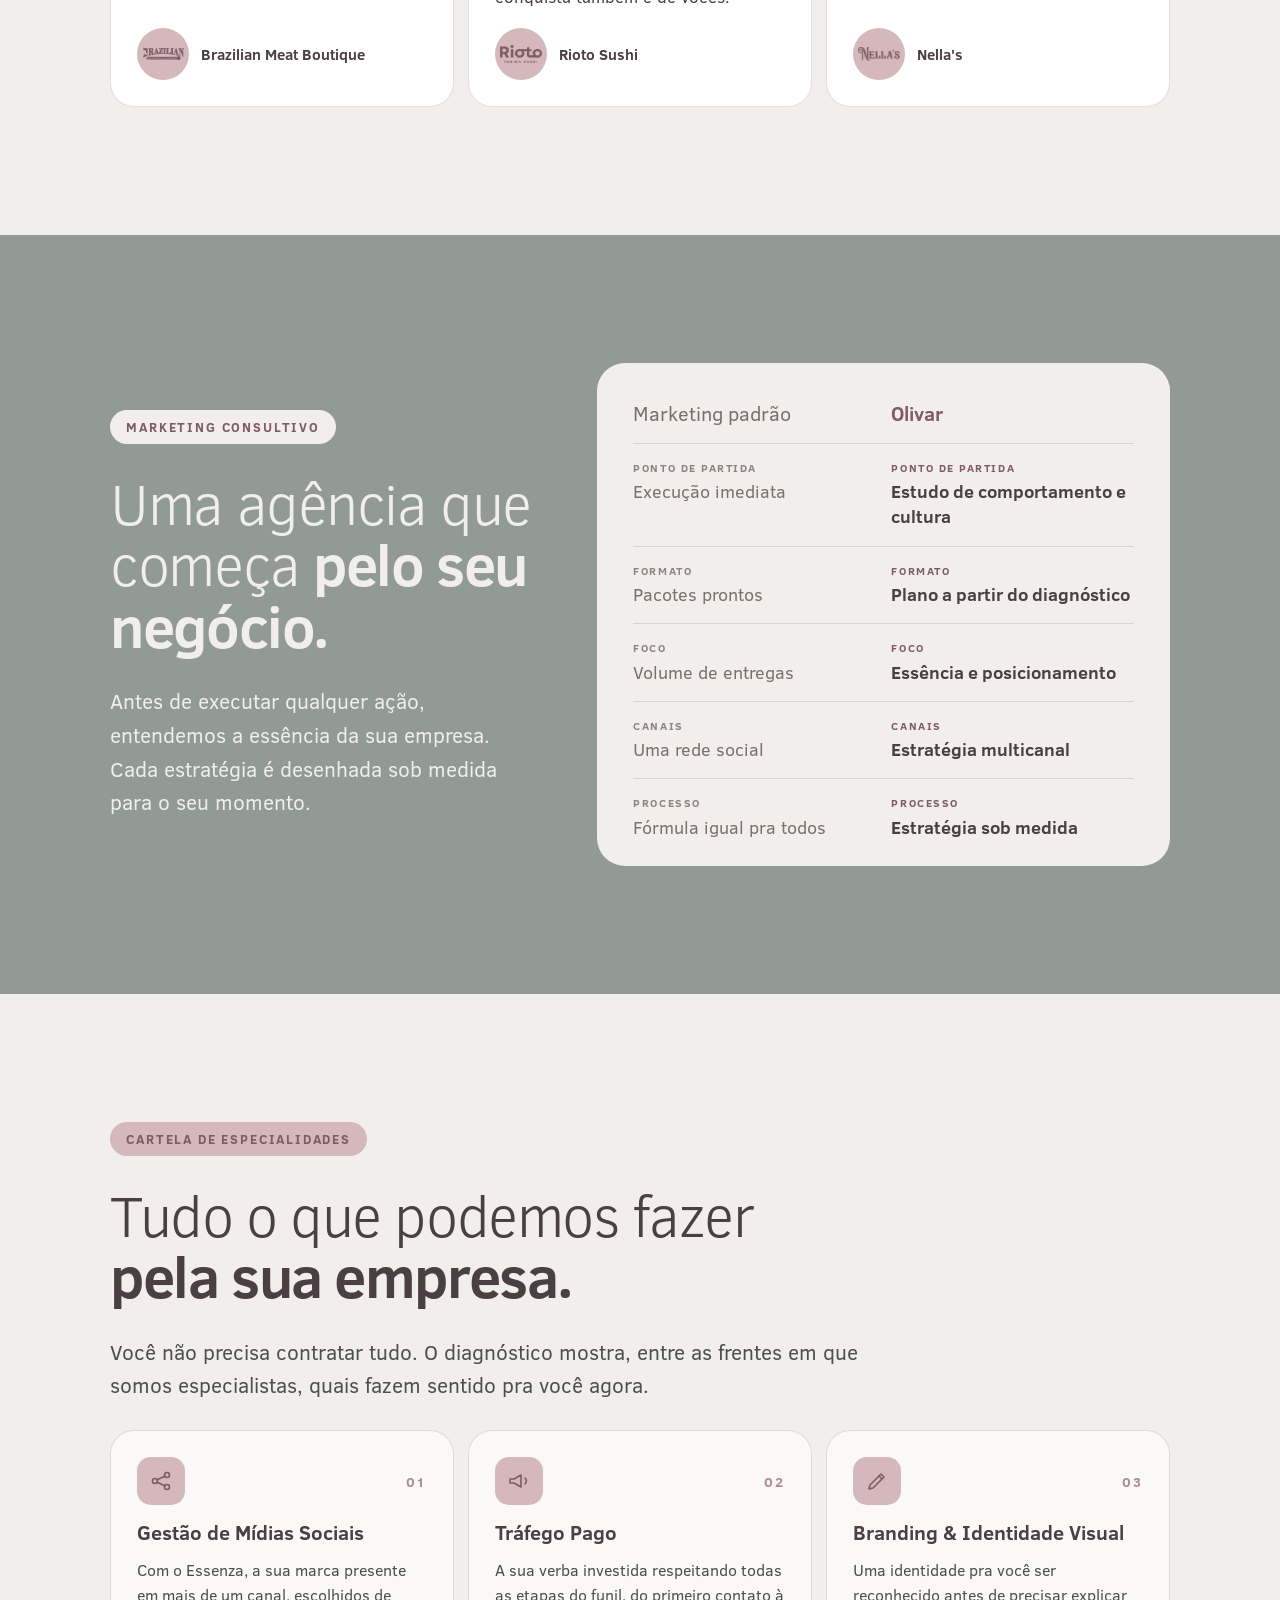
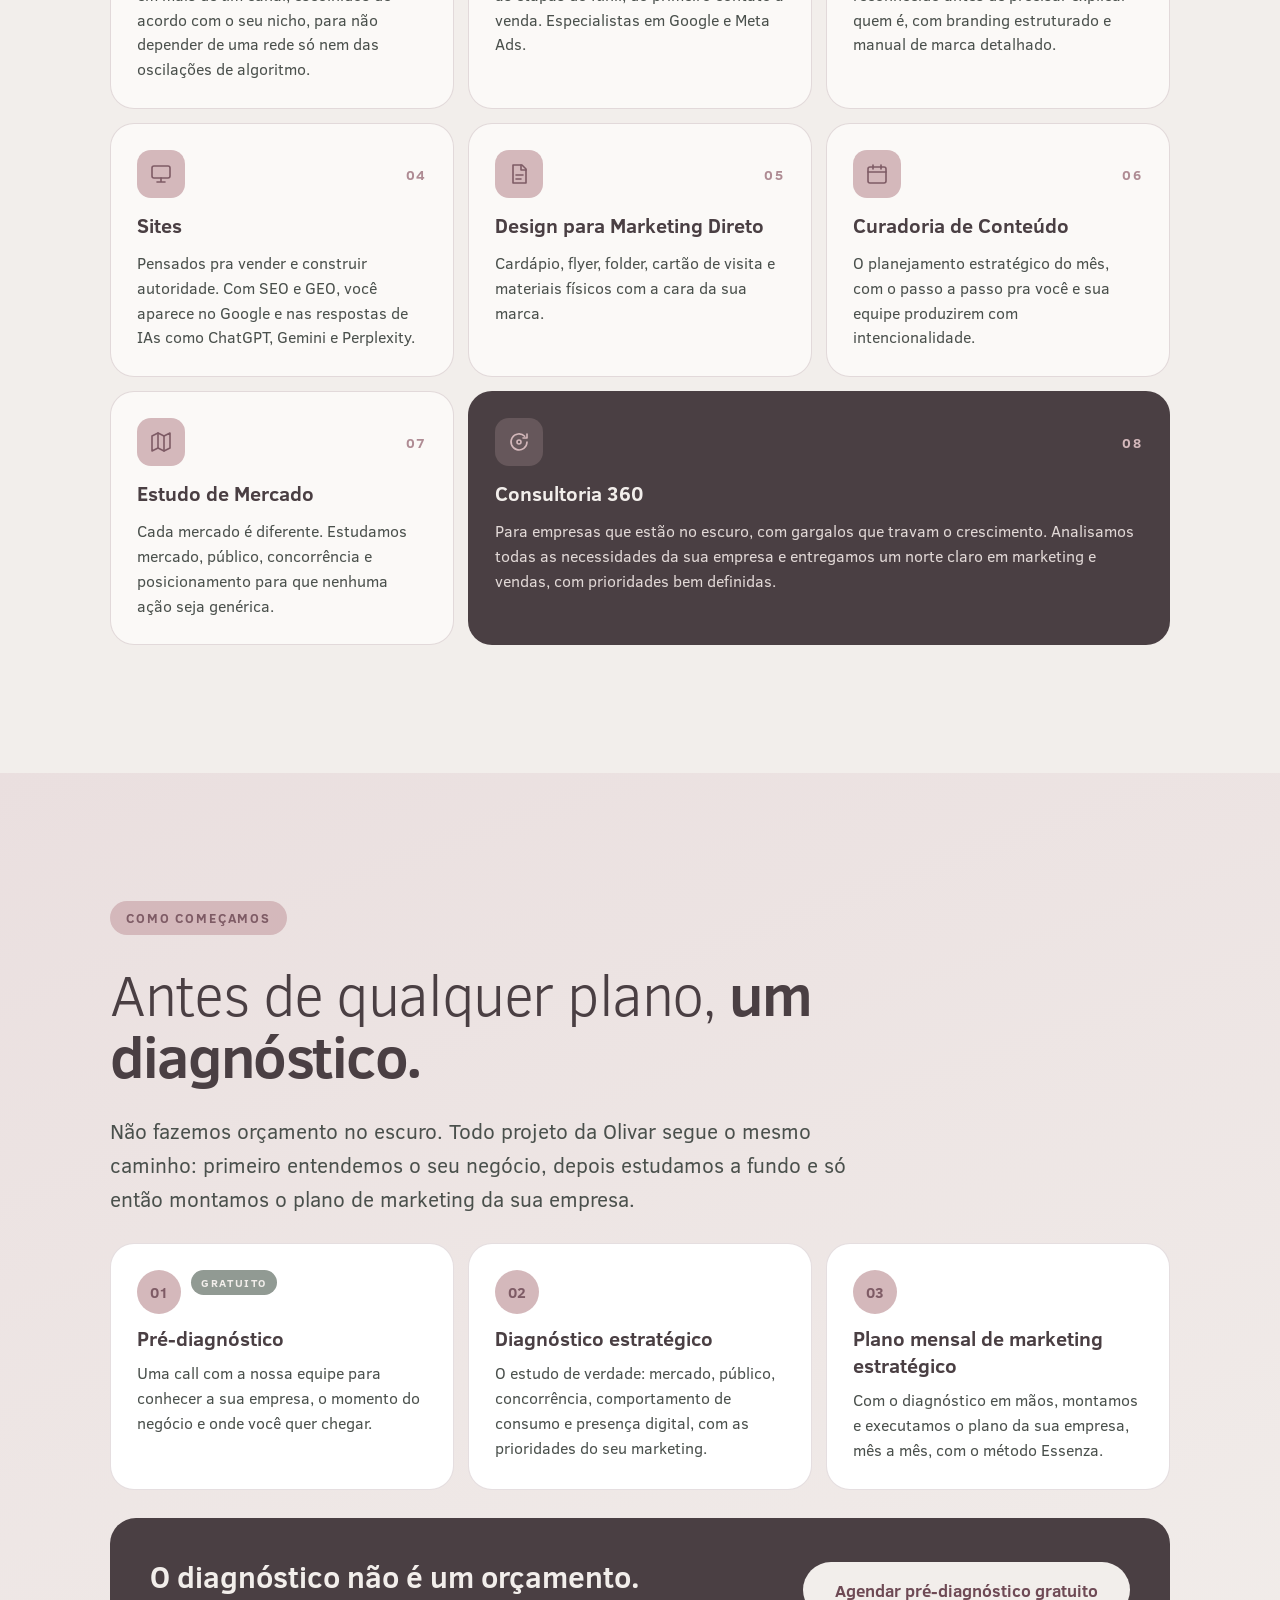
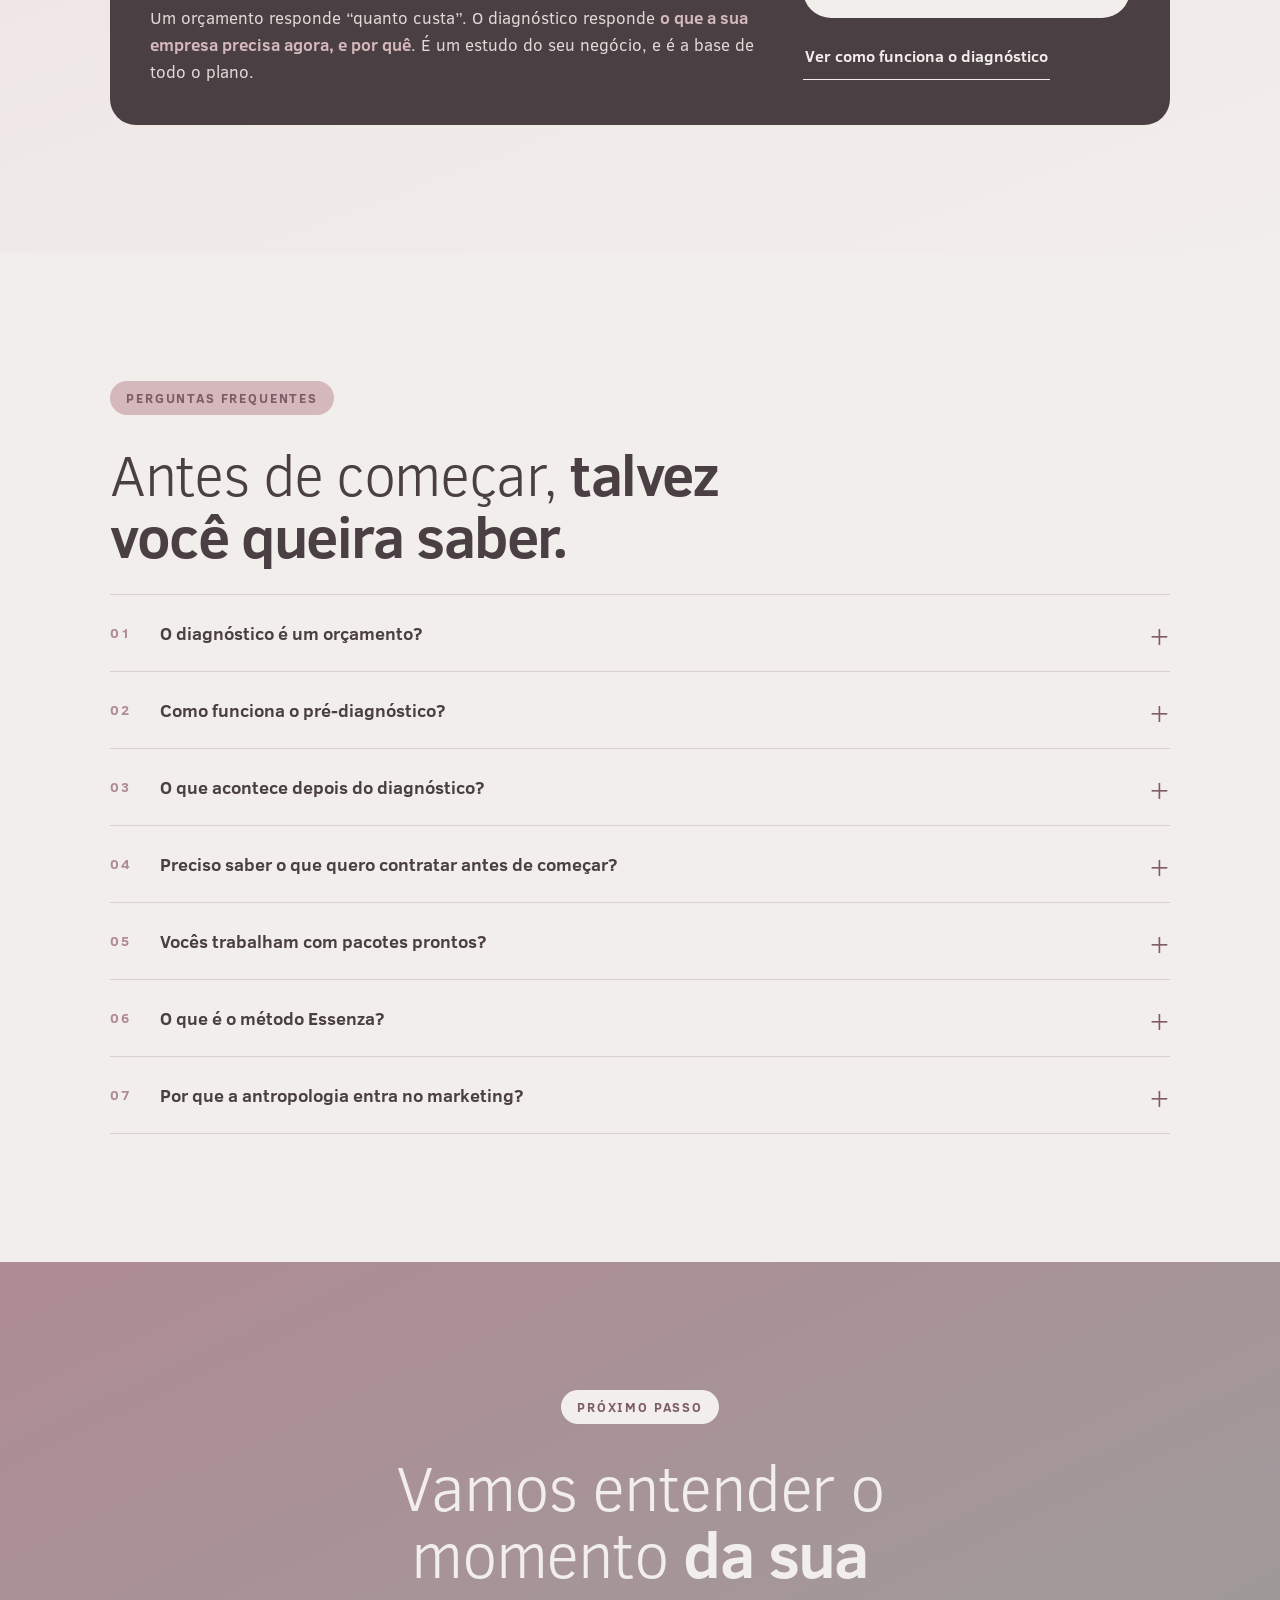
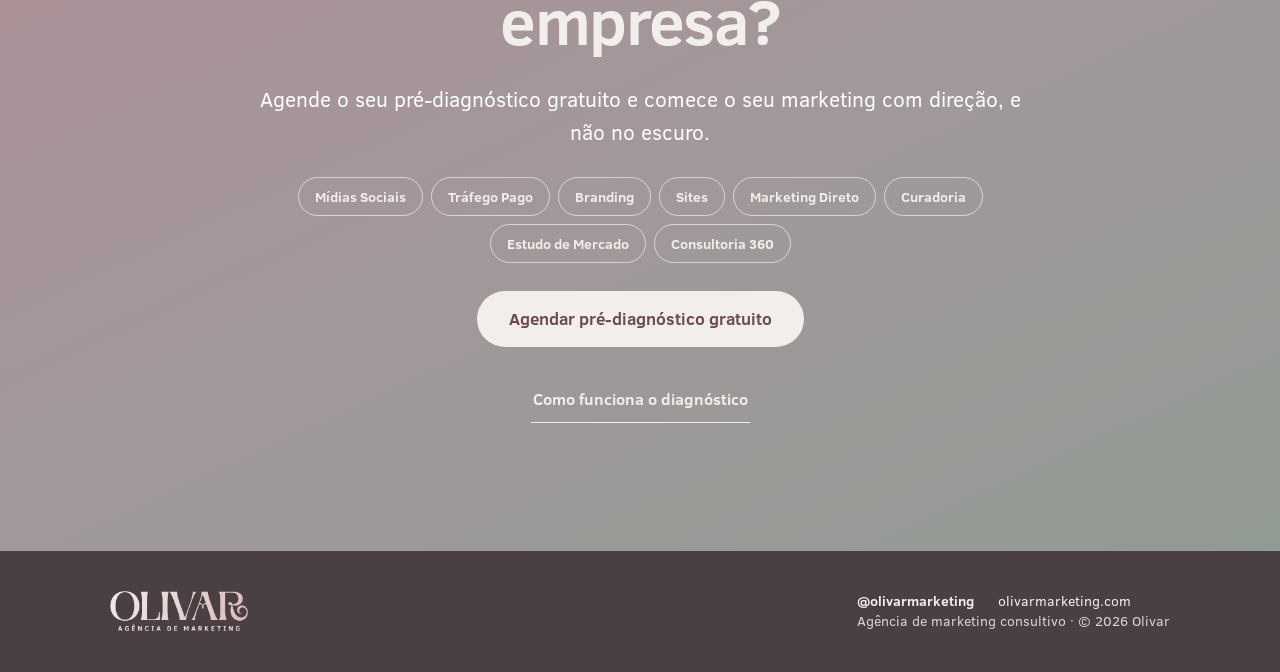
==== commit 074de574: "Legenda da foto em tarja sobreposta Co-Authored-By: Claude Opus 5.5 <noreply@anthropic.com> Claude-S" ====
--- a/index.html
+++ b/index.html
@@ -215,7 +215,7 @@
       </div>
       <figure class="revphoto">
         <img src="assets/img/socias-clientes.jpg" alt="Kamila Sarmento e Gabriela Ferreira em frente ao Rioto Sushi e ao Nella's Açaí, clientes da agência" width="760" height="735" loading="lazy">
-        <figcaption>Kamila e Gabriela em visita aos clientes Rioto Sushi e Nella's Açaí, em New Jersey, Estados Unidos.</figcaption>
+        <figcaption><i></i><span>Kamila e Gabriela em visita aos clientes Rioto Sushi e Nella's Açaí<small>New Jersey, Estados Unidos</small></span></figcaption>
       </figure>
     </div>
     <div class="quotes"><figure class="qt" style="margin:0"><p>Parceria que faz a diferença! Obrigada por todo o suporte, criatividade e dedicação com o Rodeio Grill. Vocês realmente elevam o nosso nível!</p><figcaption class="who"><div class="av logo" aria-hidden="true"><img src="assets/img/clientes/rodeio-grill.png" alt=""></div><div><b>Rodeio Grill</b></div></figcaption></figure><figure class="qt" style="margin:0"><p>Quero parabenizar vocês pelo trabalho. O marketing teve uma função essencial nesse sucesso: tivemos muitos membros, e o pessoal dizendo que acompanha o Instagram desde o início. O orgânico, depois a estratégia de tráfego pago, o site... foi tudo muito bem feito! Obrigada por vestirem a camisa com a gente. Já estamos com mais de 200 membros. Vamos longe!</p><figcaption class="who"><div class="av logo" aria-hidden="true"><img src="assets/img/clientes/iron-atmosphere.png" alt=""></div><div><b>Iron Atmosphere Gym</b></div></figcaption></figure><figure class="qt" style="margin:0"><p>Agência maravilhosa! Uma das nossas melhores decisões de crescimento foi contratar vocês! Obrigado pelo excelente trabalho!</p><figcaption class="who"><div class="av logo" aria-hidden="true"><img src="assets/img/clientes/building-you.png" alt=""></div><div><b>Building You Team</b></div></figcaption></figure><figure class="qt" style="margin:0"><p>A melhor agência de marketing. Obrigada por todo companheirismo desses anos! Que a gente continue crescendo juntos.</p><figcaption class="who"><div class="av logo" aria-hidden="true"><img src="assets/img/clientes/brazilian-meat-boutique.png" alt=""></div><div><b>Brazilian Meat Boutique</b></div></figcaption></figure><figure class="qt" style="margin:0"><p>Boa tarde, pessoal. Ganhamos esse reconhecimento de melhor restaurante da cidade, de acordo com as avaliações do Google! Fizemos um excelente trabalho, essa conquista também é de vocês.</p><figcaption class="who"><div class="av logo" aria-hidden="true"><img src="assets/img/clientes/rioto-sushi.png" alt=""></div><div><b>Rioto Sushi</b></div></figcaption></figure><figure class="qt" style="margin:0"><p>Trabalho de excelência e muita dedicação! Além da criatividade sem igual.</p><figcaption class="who"><div class="av logo" aria-hidden="true"><img src="assets/img/clientes/nellas.png" alt=""></div><div><b>Nella's</b></div></figcaption></figure></div>
--- a/assets/site.css
+++ b/assets/site.css
@@ -277,9 +277,13 @@
 .ess img{width:clamp(150px,18vw,220px);height:auto}
 .ess span{font-size:11px;font-weight:700;letter-spacing:.18em;text-transform:uppercase;color:var(--blush);padding-left:4px}
 .revintro{display:grid;gap:28px;align-items:center;margin-bottom:12px}
-.revphoto{margin:0;display:flex;flex-direction:column;gap:10px;max-width:280px}
+.revphoto{margin:0;display:flex;flex-direction:column;max-width:280px}
 .revphoto img{width:100%;height:auto;aspect-ratio:760/735;object-fit:cover;border-radius:24px}
-.revphoto figcaption{font-size:13px;line-height:1.5;color:#7A716D;padding-left:4px}
+.revphoto{position:relative;margin-bottom:64px !important}
+.revphoto figcaption{position:absolute;left:-22px;top:calc(100% - 26px);width:max-content;max-width:calc(100% + 34px);display:flex;align-items:flex-start;gap:10px;background:#fff;color:var(--inkb);border-radius:16px;padding:12px 16px;font-size:13px;font-weight:700;line-height:1.4;box-shadow:0 18px 40px -18px rgba(74,63,67,.5)}
+.revphoto figcaption small{display:block;font-weight:400;color:#7A716D;margin-top:2px}
+.revphoto figcaption i{width:10px;height:10px;border-radius:50%;background:var(--malva);flex-shrink:0;margin-top:4px}
+@media (max-width:899px){.revphoto figcaption{left:-10px}}
 @media (min-width:900px){.revintro{grid-template-columns:1.1fr .9fr;gap:64px}.revphoto{max-width:320px;justify-self:end}}
 /* faq */
 .faq details{border-top:1px solid var(--line);padding:6px 0}
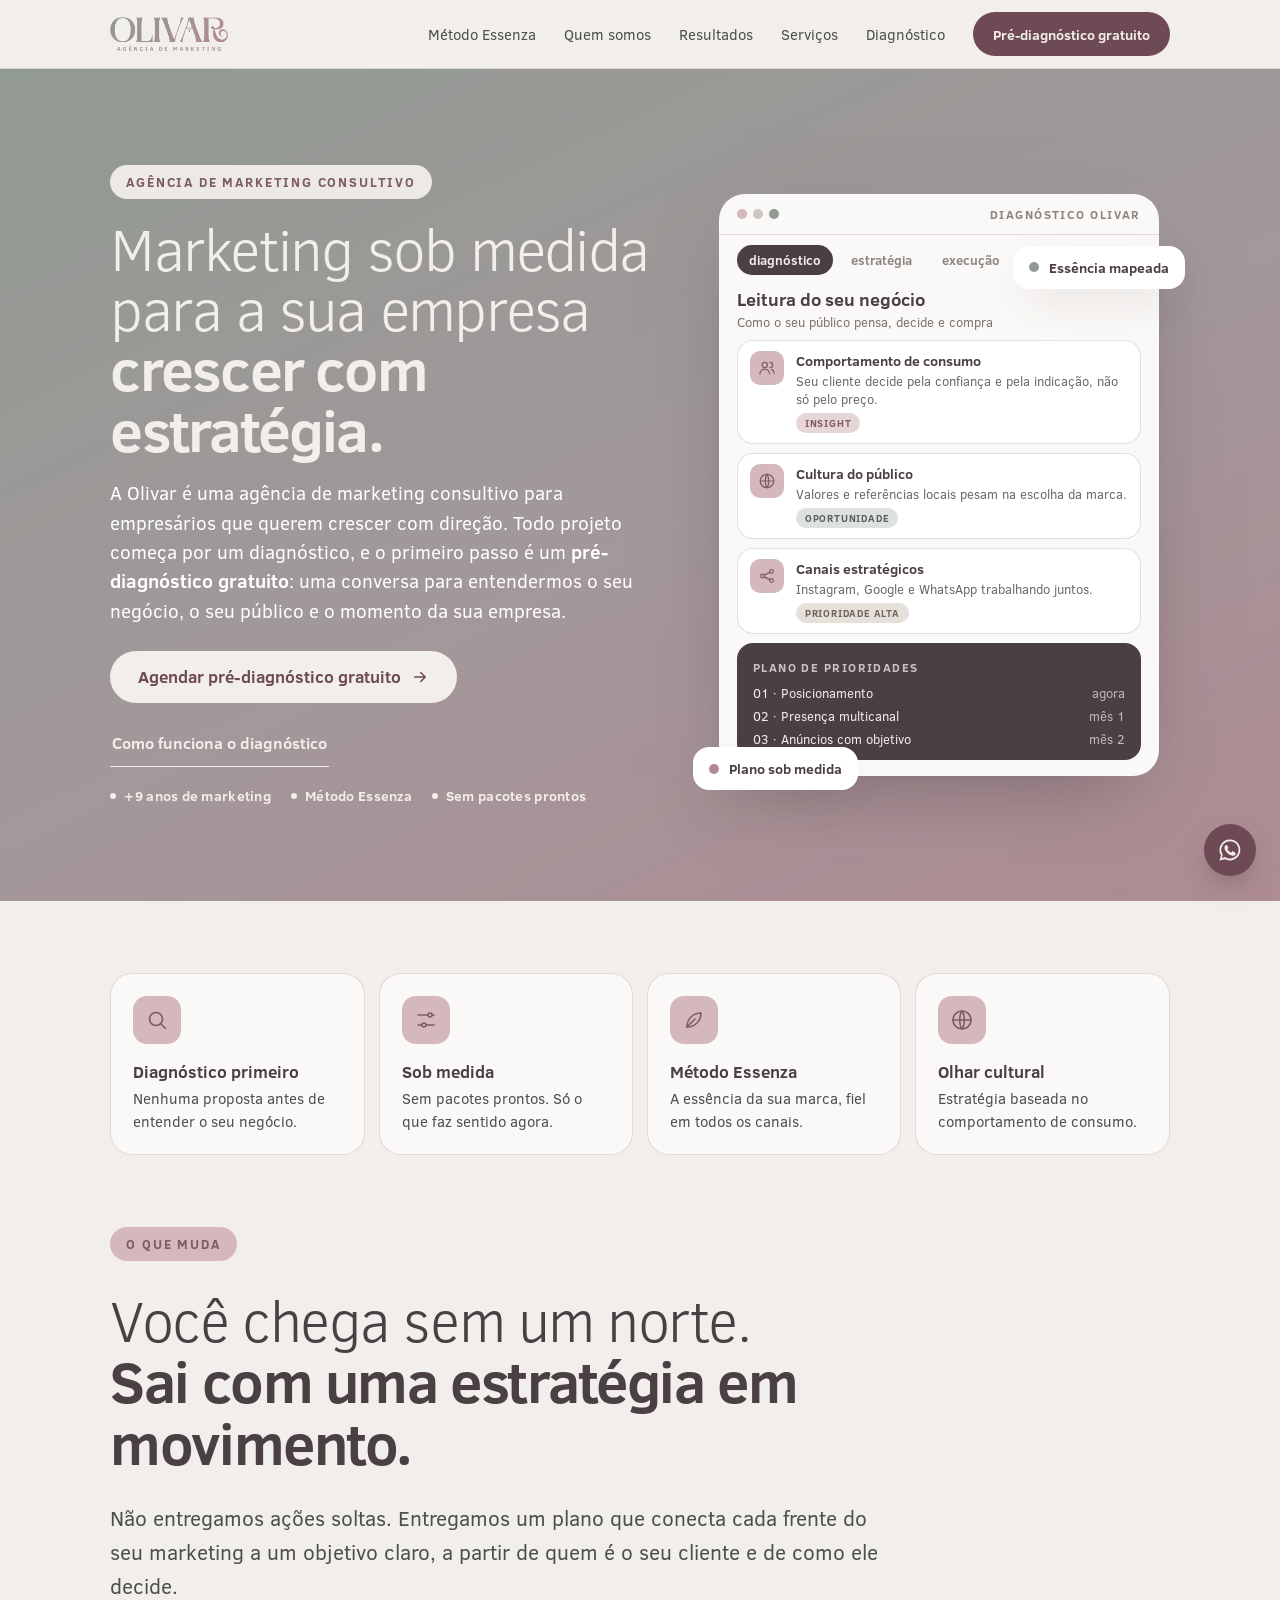
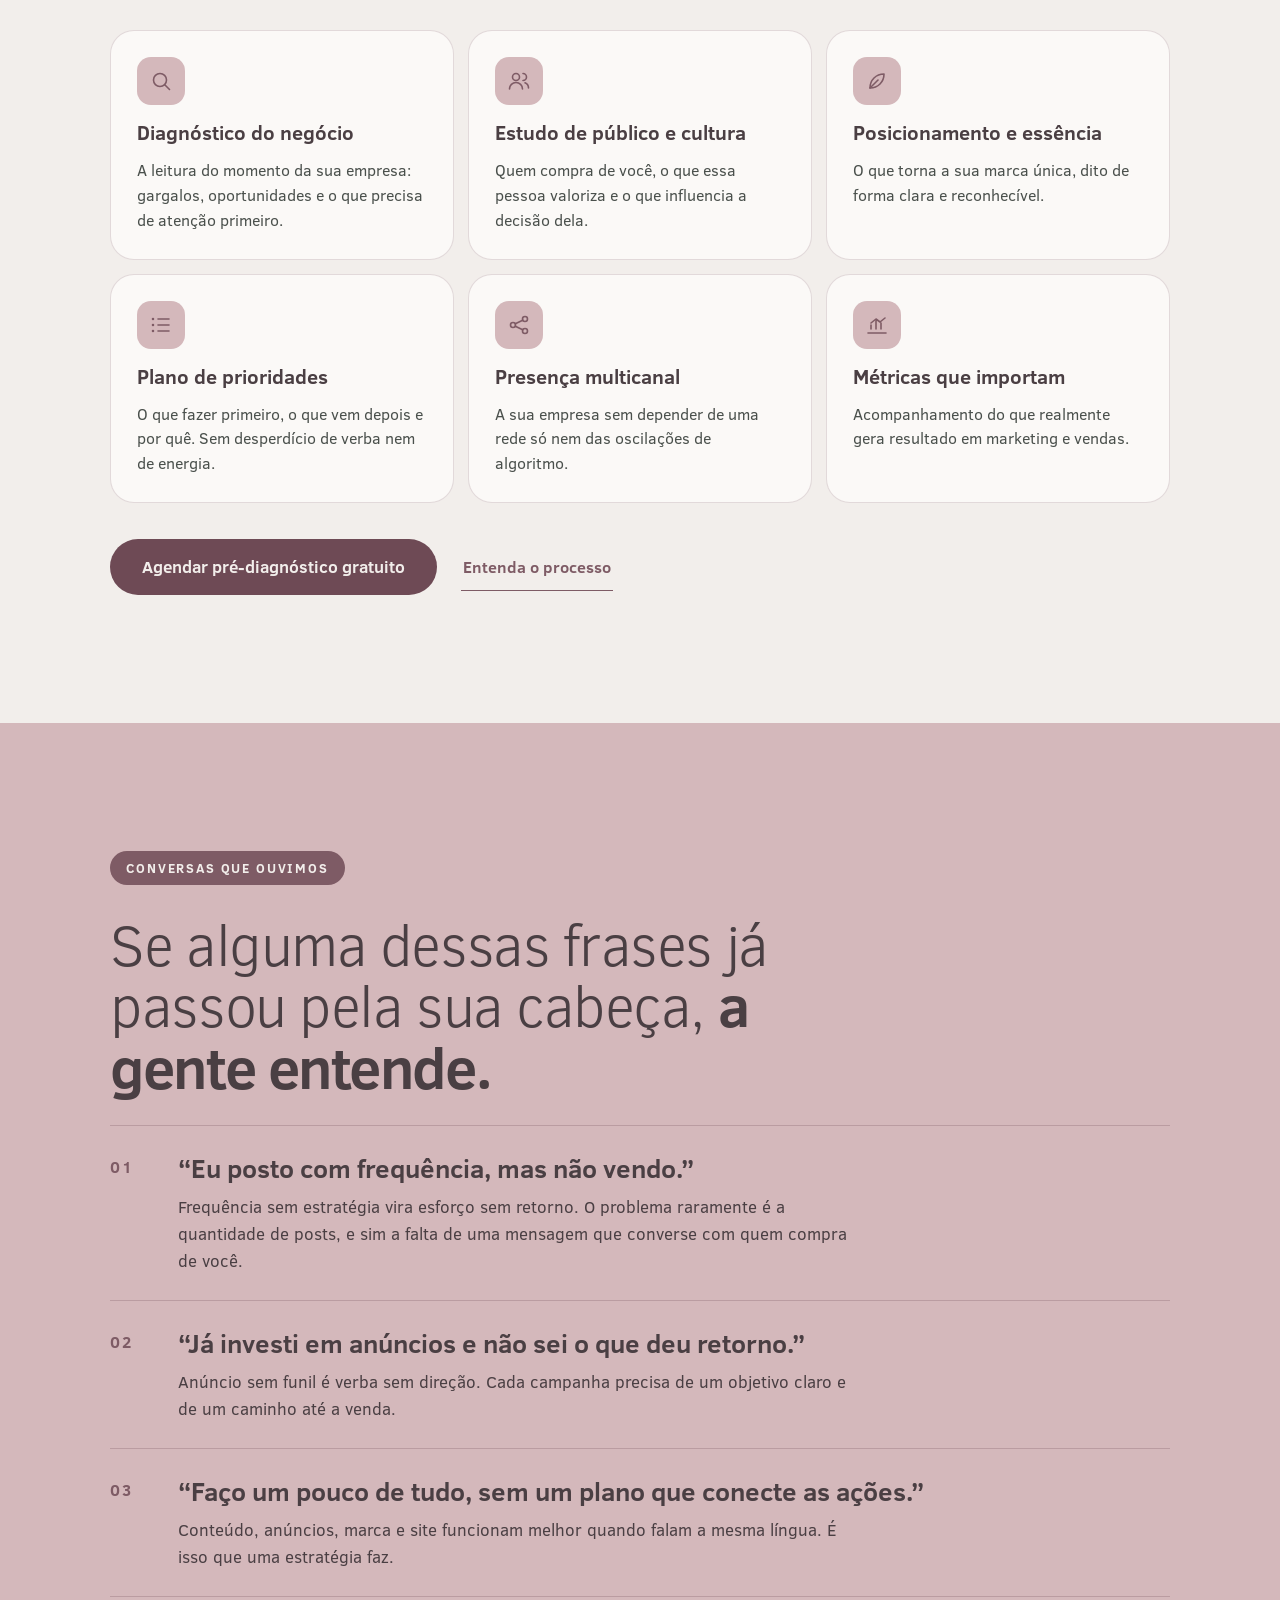
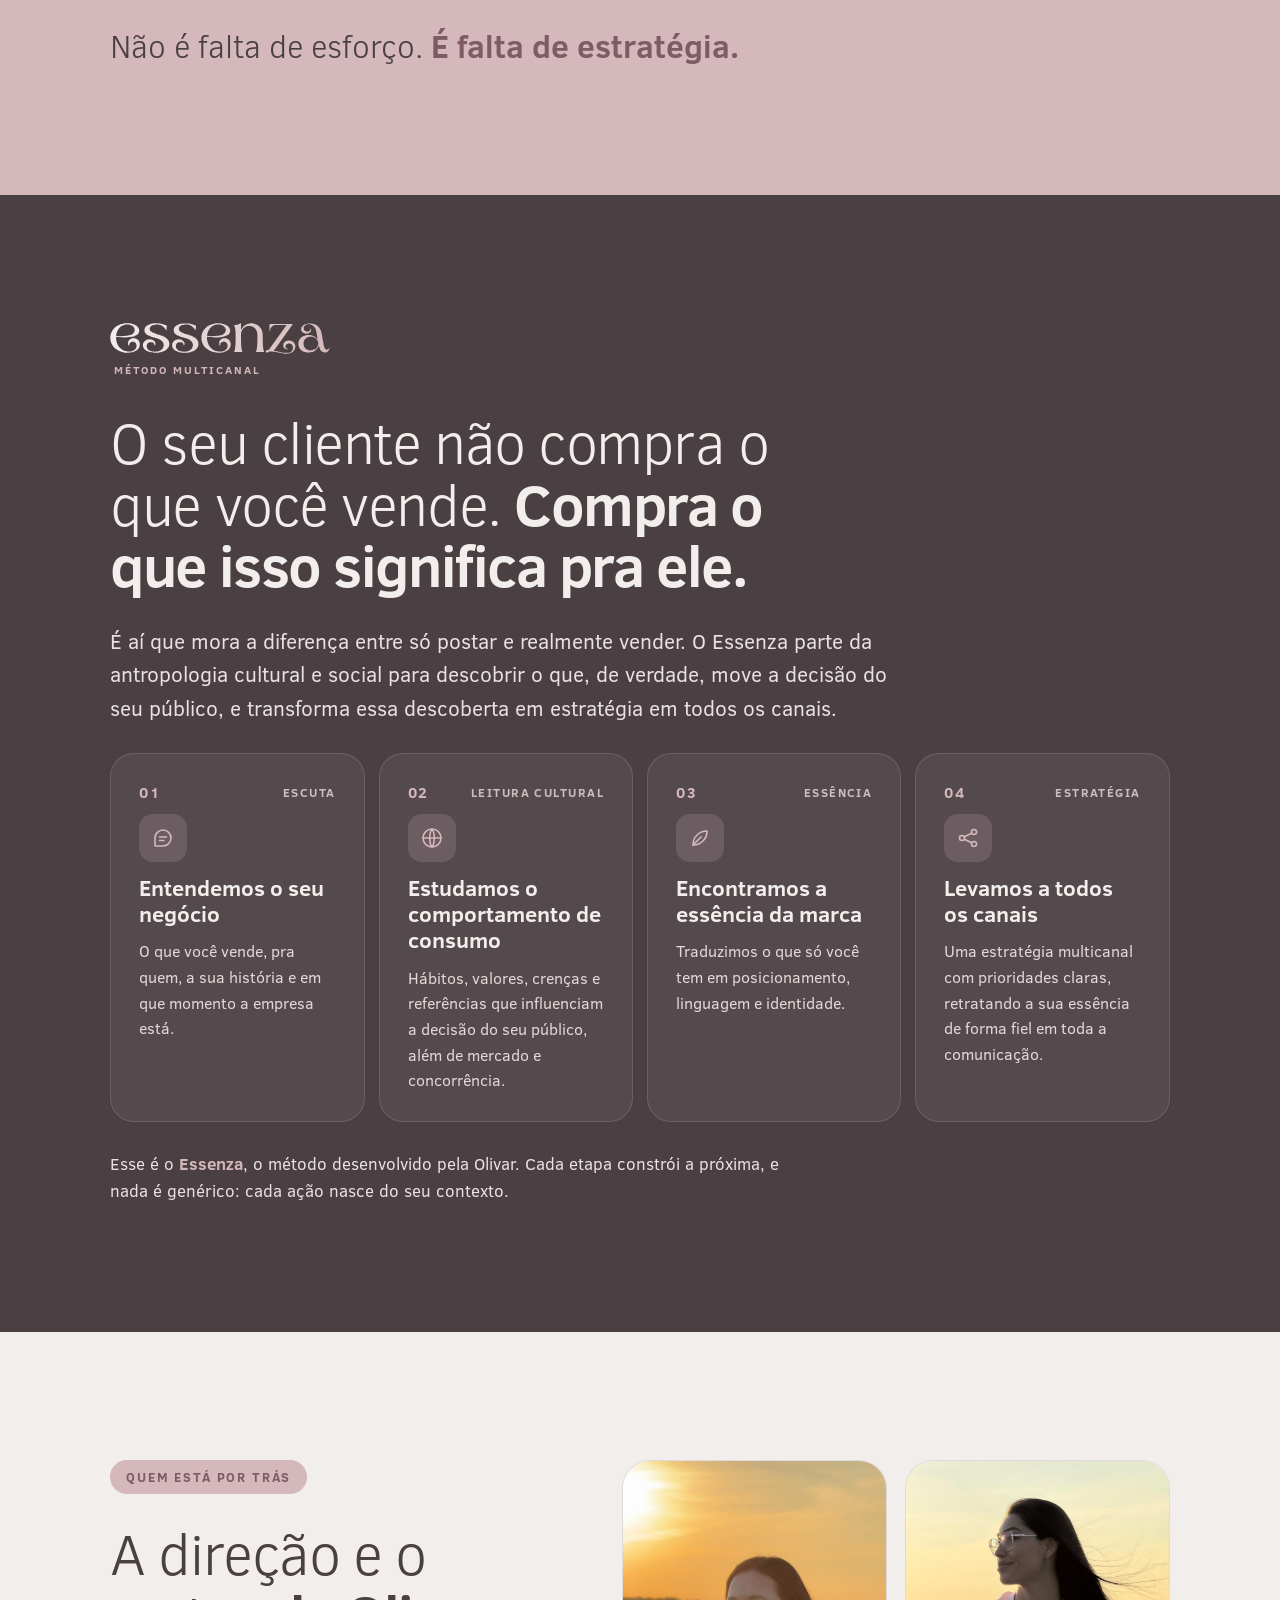
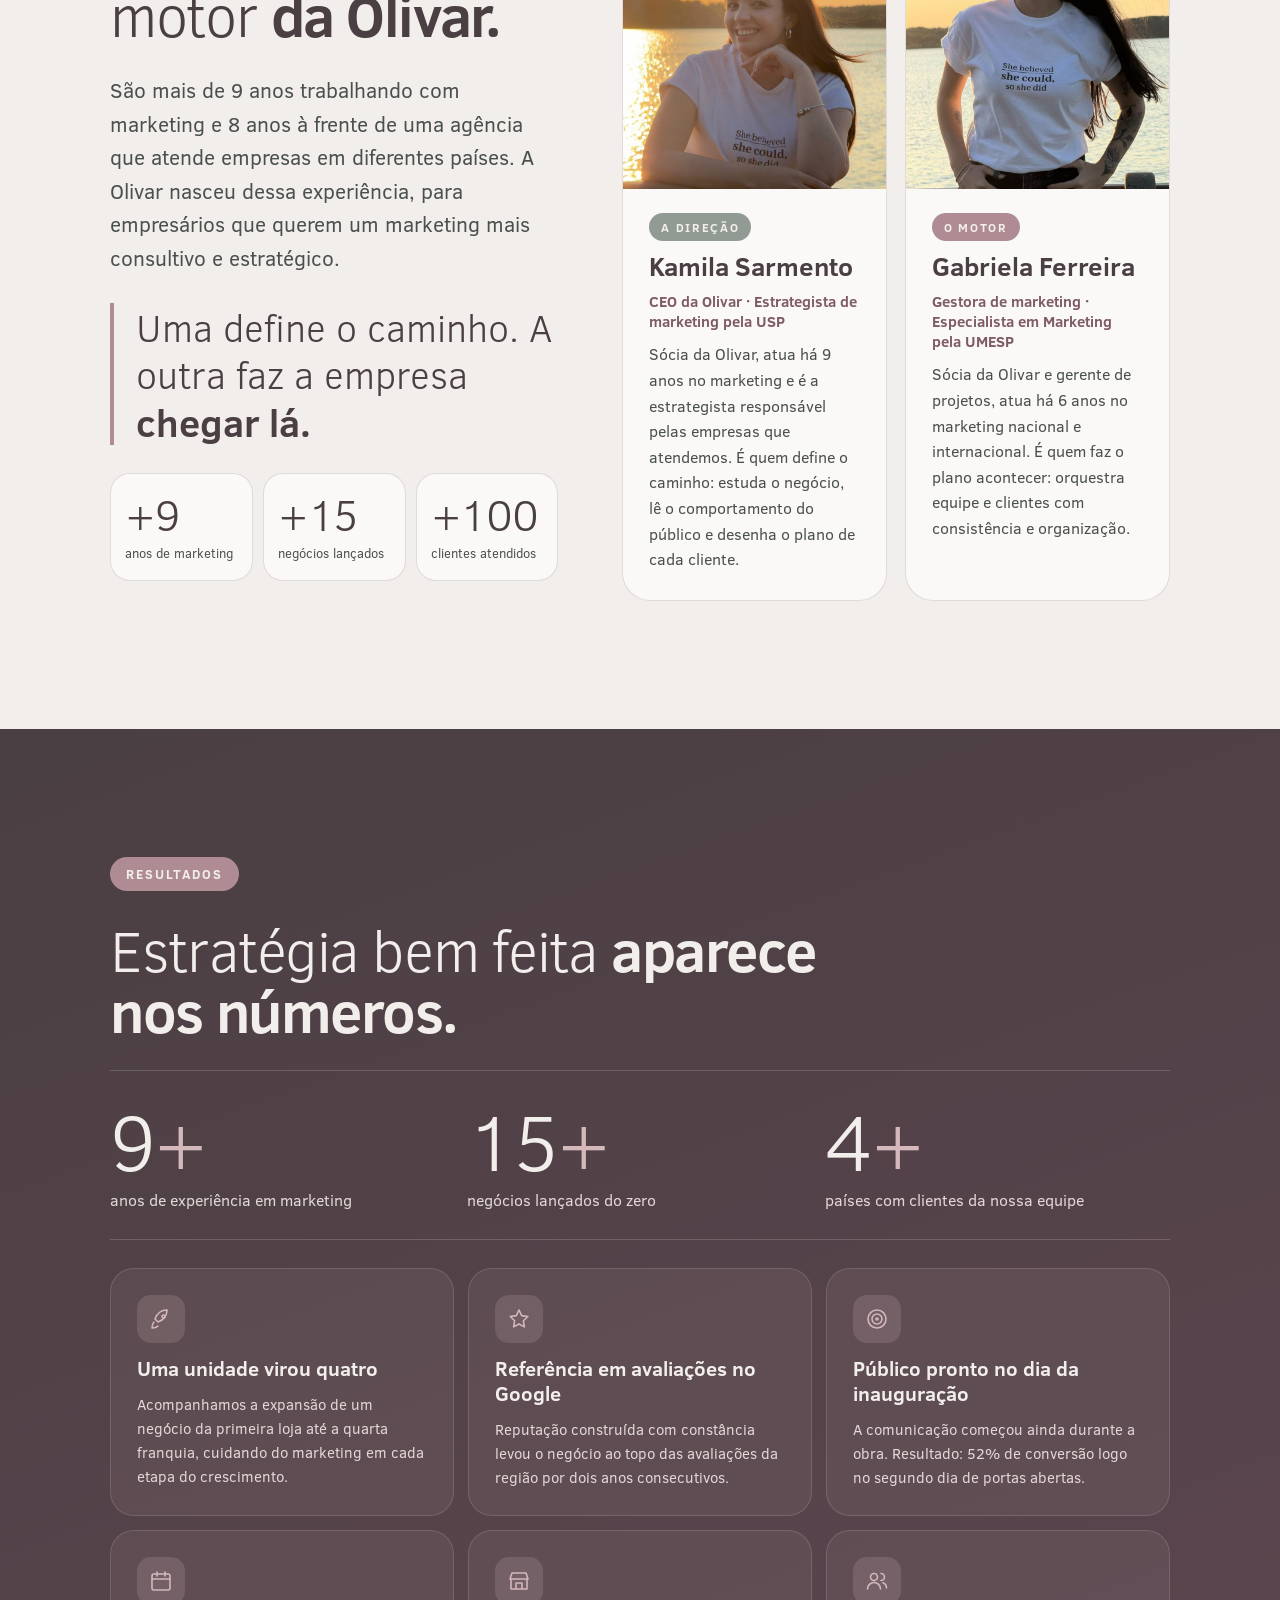
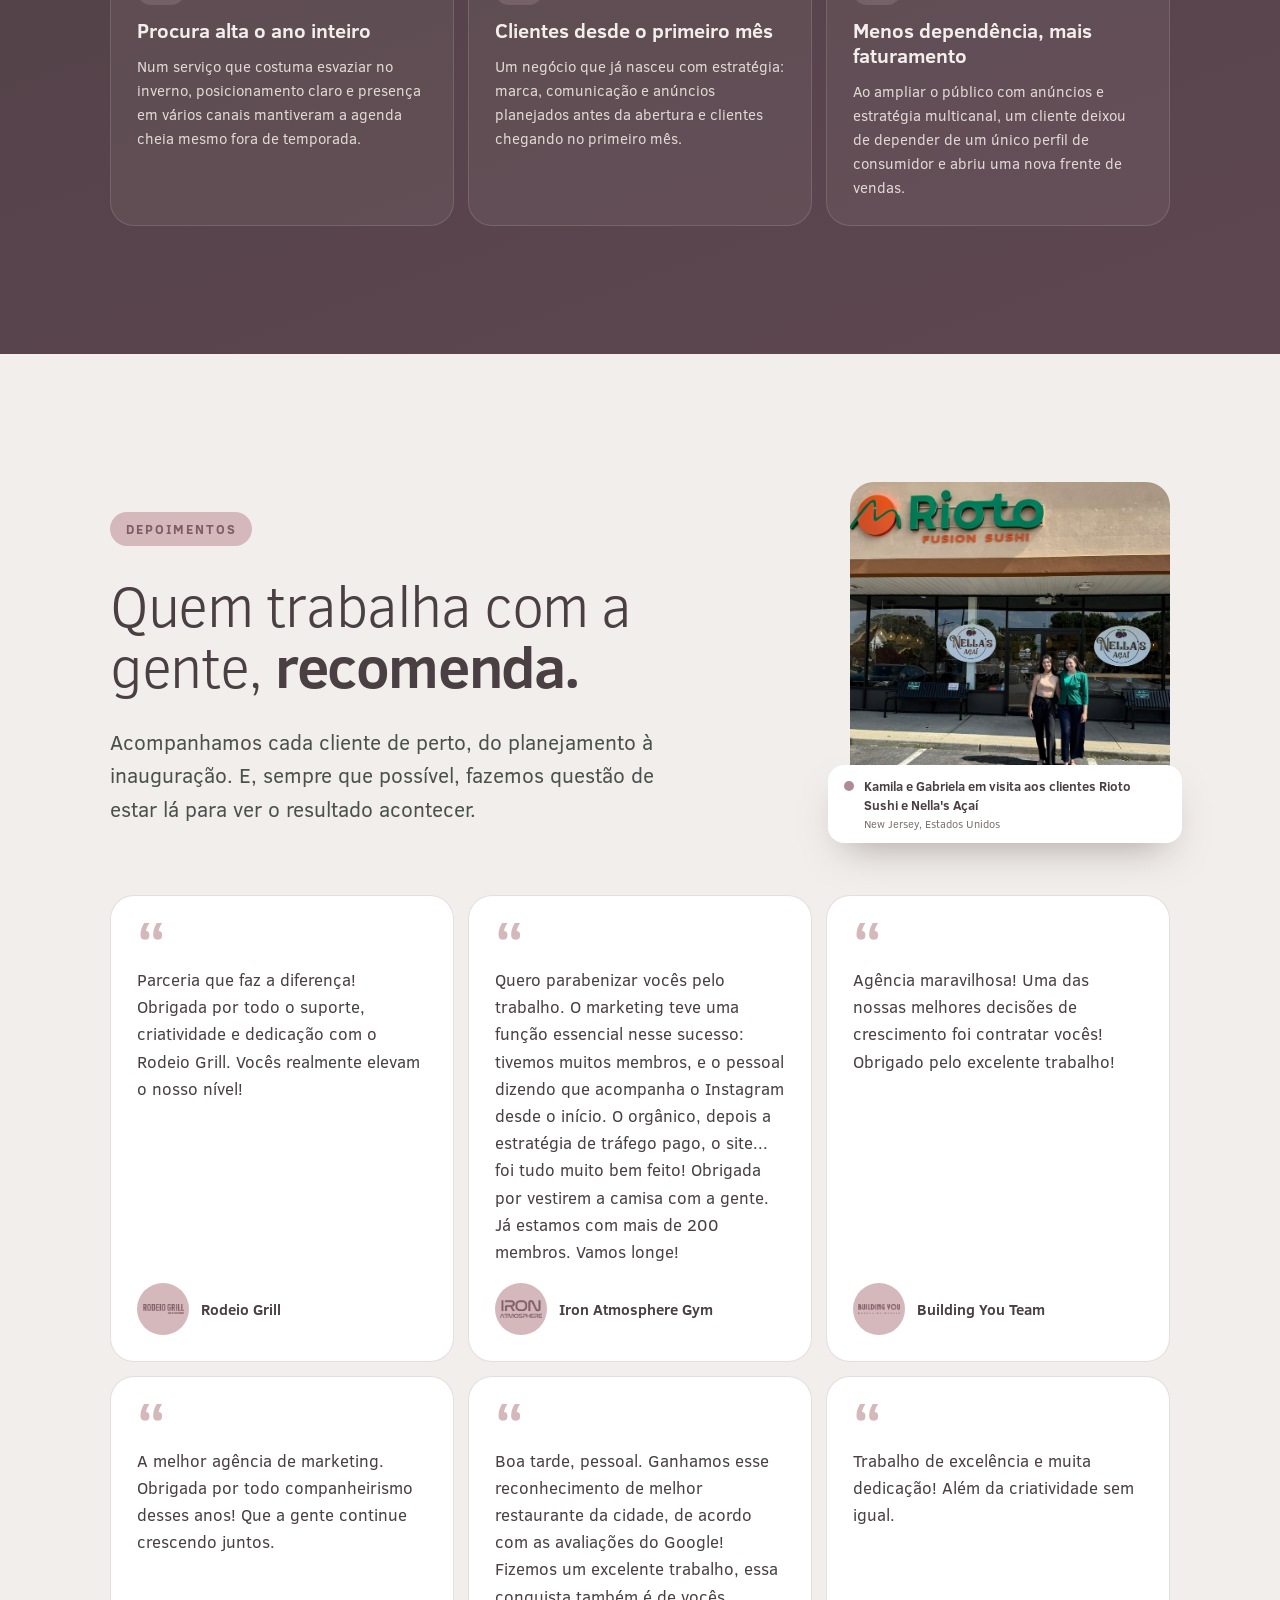
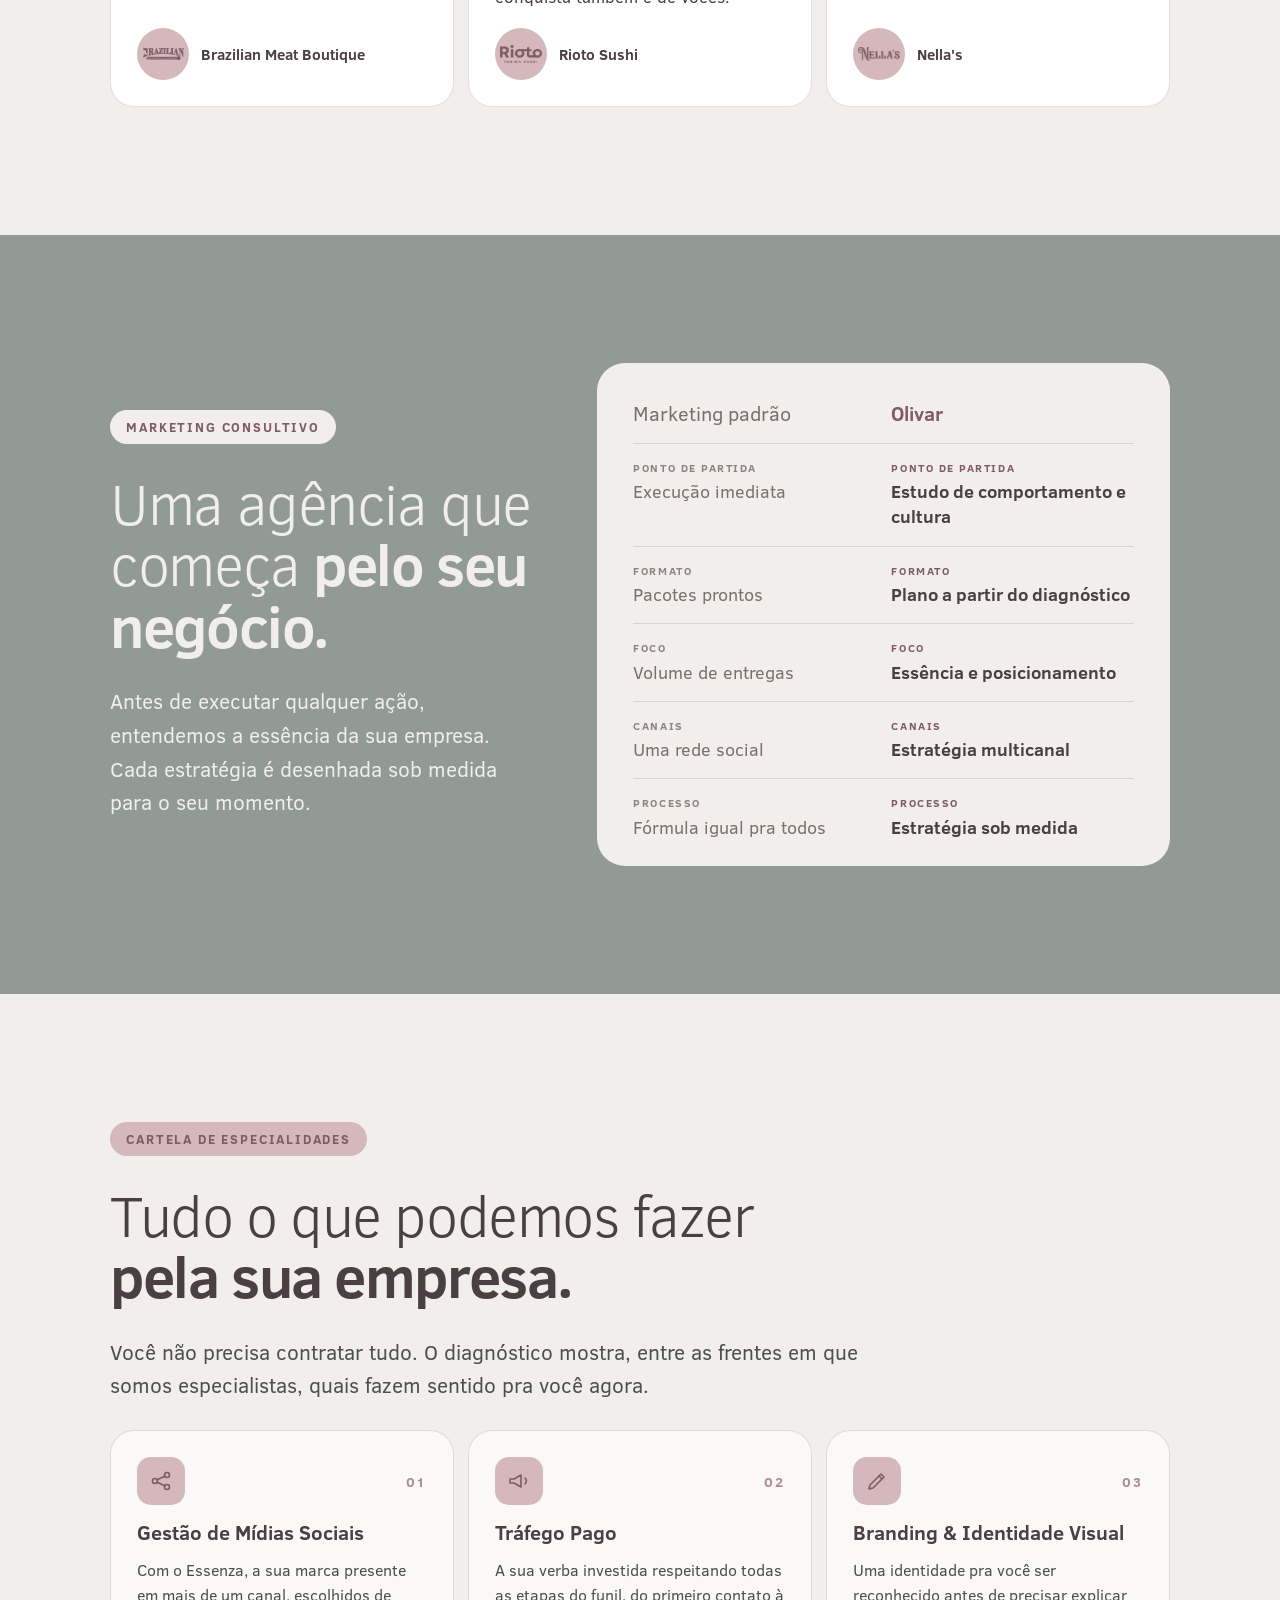
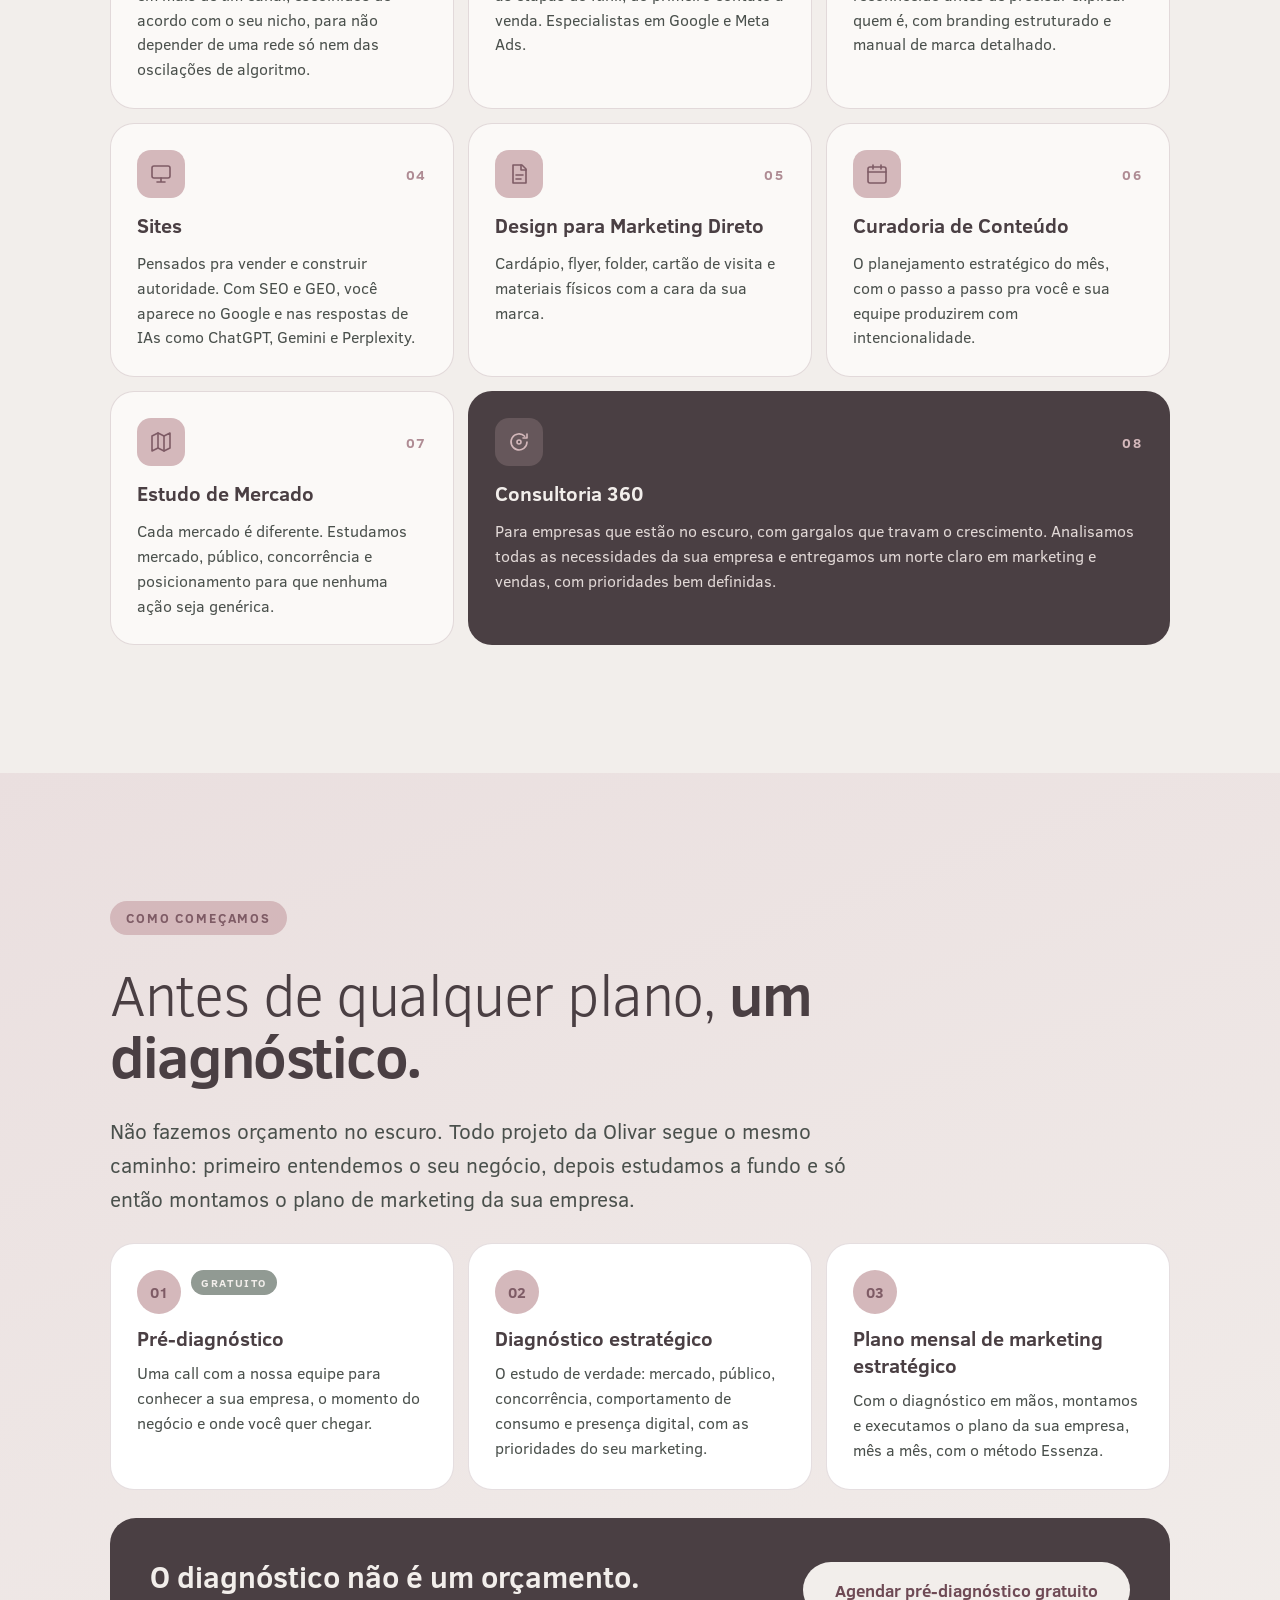
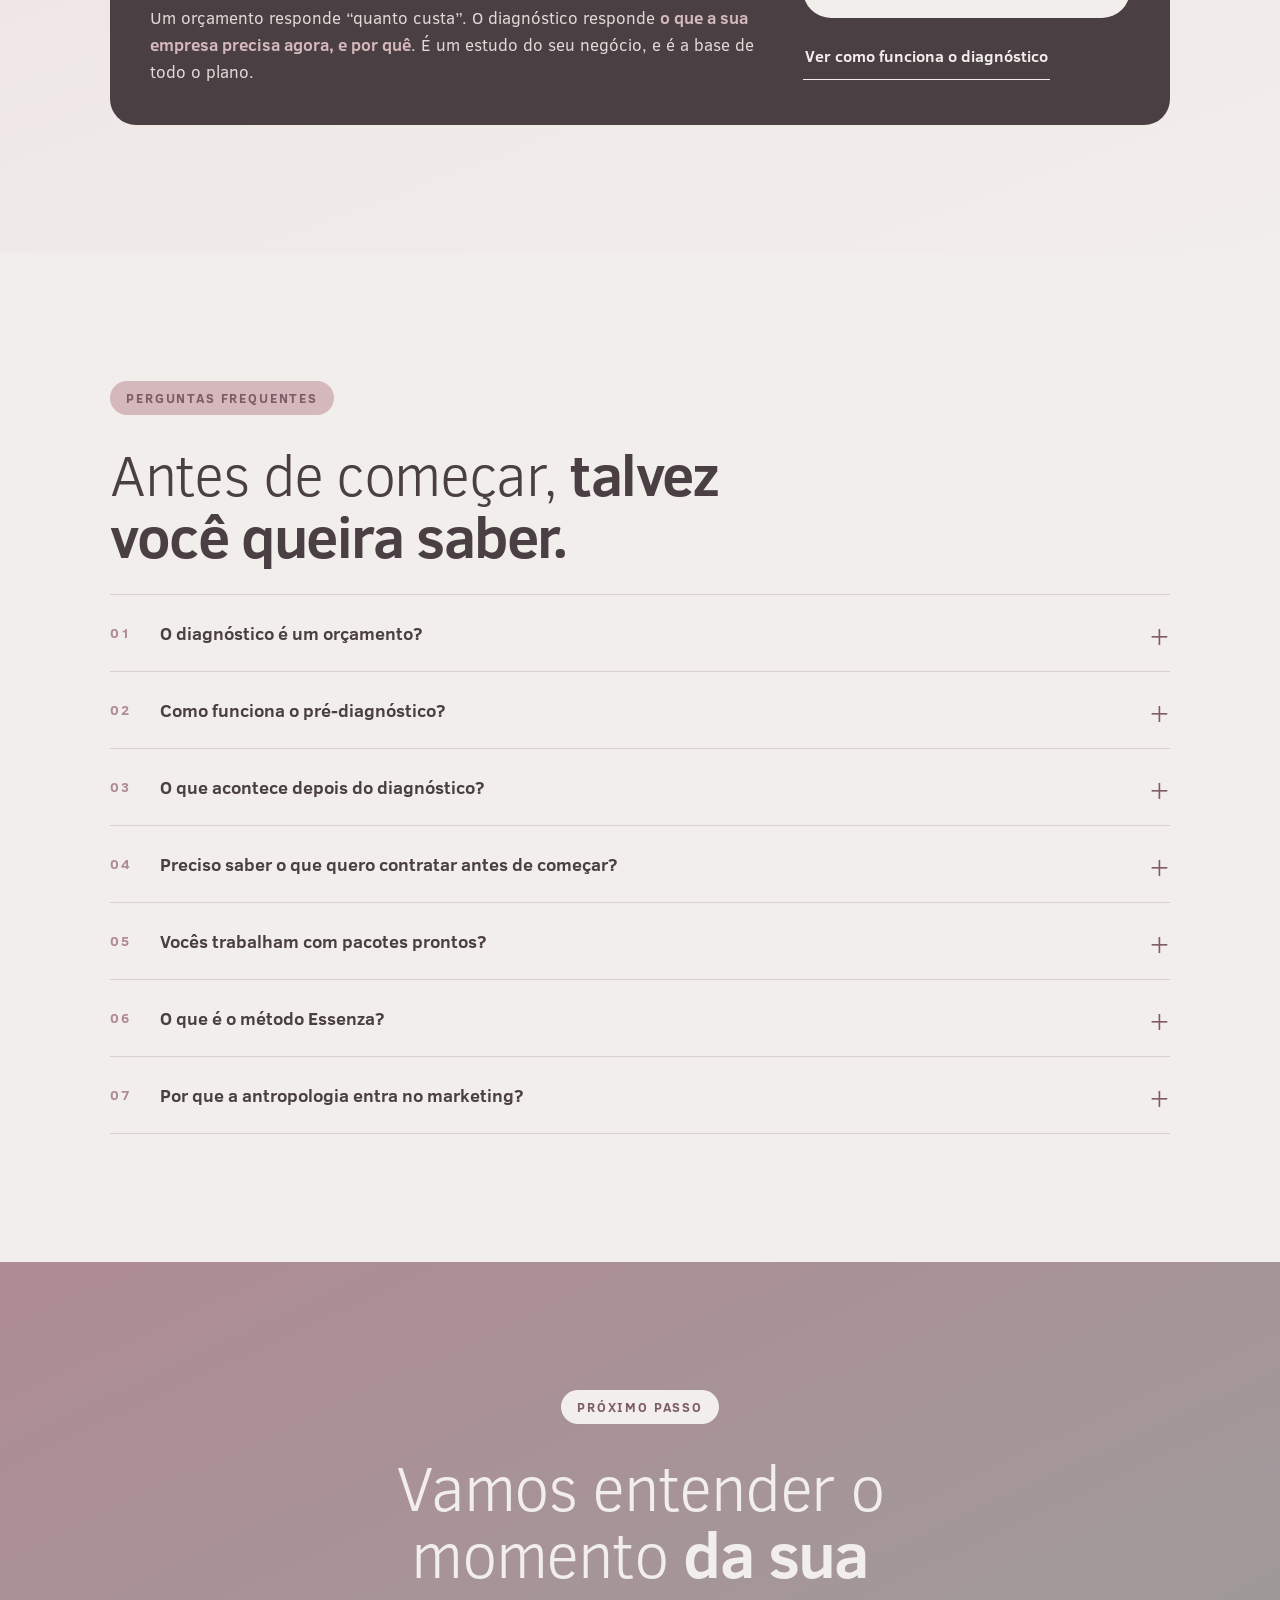
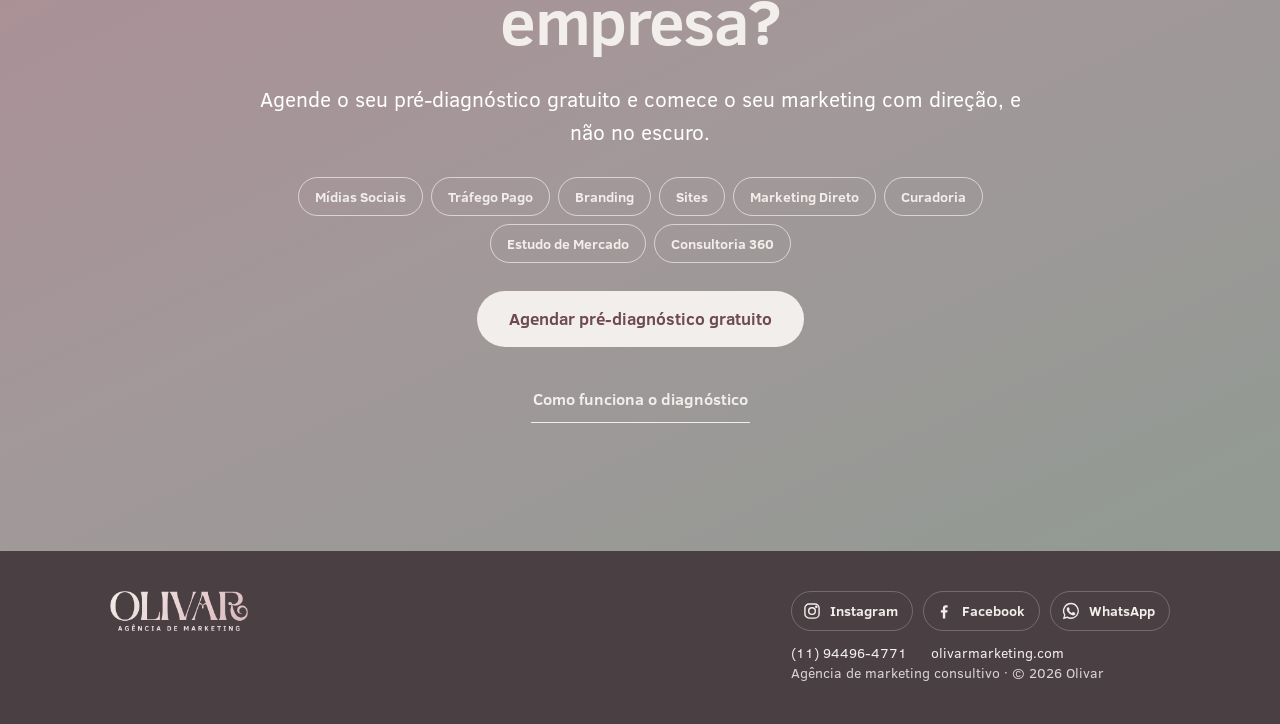
==== commit 4528955a: "Redes sociais no rodapé e botão flutuante de WhatsApp Co-Authored-By: Claude Opus 5.5 <noreply@anthr" ====
--- a/index.html
+++ b/index.html
@@ -306,12 +306,18 @@
   <div class="wrap">
     <img src="assets/img/logo-secundario.png" alt="Olivar Agência de Marketing" width="900" height="261">
     <div>
-      <div class="links"><a href="https://www.instagram.com/olivarmarketing/" target="_blank" rel="noopener">@olivarmarketing</a><span>olivarmarketing.com</span></div>
+      <div class="social" aria-label="Redes sociais da Olivar">
+        <a href="https://www.instagram.com/olivarmarketing/" target="_blank" rel="noopener" aria-label="Instagram"><svg viewBox="0 0 24 24" fill="none" stroke="currentColor" stroke-width="1.7" stroke-linecap="round" stroke-linejoin="round" aria-hidden="true"><rect x="3.5" y="3.5" width="17" height="17" rx="5"/><circle cx="12" cy="12" r="4"/><circle cx="17.2" cy="6.8" r=".7" fill="currentColor"/></svg><span>Instagram</span></a>
+        <a href="LINK_FACEBOOK" target="_blank" rel="noopener" aria-label="Facebook"><svg viewBox="0 0 24 24" fill="currentColor" aria-hidden="true"><path d="M13.5 21v-7.2h2.4l.4-2.8h-2.8V9.2c0-.8.2-1.4 1.4-1.4h1.5V5.3c-.3 0-1.1-.1-2.2-.1-2.2 0-3.6 1.3-3.6 3.8V11H8.2v2.8h2.4V21h2.9z"/></svg><span>Facebook</span></a>
+        <a href="https://wa.me/5511944964771?text=Ol%C3%A1%2C%20vim%20pelo%20site%20da%20Olivar" target="_blank" rel="noopener" aria-label="WhatsApp"><svg viewBox="0 0 24 24" fill="currentColor" aria-hidden="true"><path d="M12 2.2a9.7 9.7 0 0 0-8.3 14.7L2.3 21.8l5-1.3A9.7 9.7 0 1 0 12 2.2zm0 17.7c-1.5 0-3-.4-4.2-1.2l-.3-.2-3 .8.8-2.9-.2-.3A8 8 0 1 1 12 19.9zm4.4-6c-.2-.1-1.4-.7-1.7-.8-.2-.1-.4-.1-.5.1l-.8 1c-.1.2-.3.2-.5.1a6.6 6.6 0 0 1-3.3-2.9c-.2-.4.3-.4.7-1.3.1-.2 0-.3 0-.4l-.8-1.8c-.2-.5-.4-.4-.5-.4h-.5a.9.9 0 0 0-.7.3c-.2.3-.9.9-.9 2.2s.9 2.5 1 2.7c.1.2 1.8 2.8 4.4 3.9 1.6.7 2.3.8 3.1.6.5-.1 1.4-.6 1.6-1.1.2-.6.2-1 .1-1.1l-.4-.2z"/></svg><span>WhatsApp</span></a>
+      </div>
+      <div class="links"><span>(11) 94496-4771</span><span>olivarmarketing.com</span></div>
       <p>Agência de marketing consultivo · © 2026 Olivar</p>
     </div>
   </div>
 </footer>
 
+<a class="wafab" id="wafab" href="https://wa.me/5511944964771?text=Ol%C3%A1%2C%20vim%20pelo%20site%20da%20Olivar" target="_blank" rel="noopener" aria-label="Fale com a Olivar no WhatsApp"><svg viewBox="0 0 24 24" fill="currentColor" aria-hidden="true"><path d="M12 2.2a9.7 9.7 0 0 0-8.3 14.7L2.3 21.8l5-1.3A9.7 9.7 0 1 0 12 2.2zm0 17.7c-1.5 0-3-.4-4.2-1.2l-.3-.2-3 .8.8-2.9-.2-.3A8 8 0 1 1 12 19.9zm4.4-6c-.2-.1-1.4-.7-1.7-.8-.2-.1-.4-.1-.5.1l-.8 1c-.1.2-.3.2-.5.1a6.6 6.6 0 0 1-3.3-2.9c-.2-.4.3-.4.7-1.3.1-.2 0-.3 0-.4l-.8-1.8c-.2-.5-.4-.4-.5-.4h-.5a.9.9 0 0 0-.7.3c-.2.3-.9.9-.9 2.2s.9 2.5 1 2.7c.1.2 1.8 2.8 4.4 3.9 1.6.7 2.3.8 3.1.6.5-.1 1.4-.6 1.6-1.1.2-.6.2-1 .1-1.1l-.4-.2z"/></svg></a>
 <div class="sticky" id="sticky" aria-hidden="true"><a class="btn" href="LINK_PRE_DIAGNOSTICO" tabindex="-1">Agendar pré-diagnóstico gratuito</a></div>
 <script>
 (function(){
@@ -319,7 +325,7 @@
   if(!('IntersectionObserver' in window)||!s)return;
   var hero=document.getElementById('inicio'),fin=document.getElementById('diagnostico');
   var vis={h:true,f:false};
-  function upd(){var on=!vis.h&&!vis.f;s.classList.toggle('show',on);s.setAttribute('aria-hidden',on?'false':'true');s.querySelector('a').tabIndex=on?0:-1;}
+  function upd(){var on=!vis.h&&!vis.f;s.classList.toggle('show',on);document.body.classList.toggle('sticky-on',on);s.setAttribute('aria-hidden',on?'false':'true');s.querySelector('a').tabIndex=on?0:-1;}
   new IntersectionObserver(function(e){e.forEach(function(x){if(x.target===hero)vis.h=x.isIntersecting;else vis.f=x.isIntersecting;});upd();}).observe(hero);
   new IntersectionObserver(function(e){e.forEach(function(x){vis.f=x.isIntersecting;});upd();}).observe(fin);
   upd();
--- a/assets/site.css
+++ b/assets/site.css
@@ -285,6 +285,15 @@
 .revphoto figcaption i{width:10px;height:10px;border-radius:50%;background:var(--malva);flex-shrink:0;margin-top:4px}
 @media (max-width:899px){.revphoto figcaption{left:-10px}}
 @media (min-width:900px){.revintro{grid-template-columns:1.1fr .9fr;gap:64px}.revphoto{max-width:320px;justify-self:end}}
+footer .social{display:flex;flex-wrap:wrap;gap:10px;margin-bottom:12px}
+footer .social a{display:inline-flex;align-items:center;gap:8px;min-height:40px;padding:8px 14px 8px 10px;border-radius:999px;border:1px solid rgba(242,238,235,.25);font-size:14px;transition:background .2s}
+footer .social a:hover{background:rgba(242,238,235,.1)}
+footer .social svg{width:20px;height:20px}
+.wafab{position:fixed;right:18px;bottom:calc(18px + env(safe-area-inset-bottom,0px));z-index:40;width:52px;height:52px;border-radius:50%;background:var(--wine);color:var(--off);display:flex;align-items:center;justify-content:center;box-shadow:0 12px 30px -10px rgba(74,63,67,.6);transition:transform .2s,bottom .3s}
+.wafab:hover{transform:scale(1.06)}
+.wafab svg{width:26px;height:26px}
+body.sticky-on .wafab{bottom:calc(92px + env(safe-area-inset-bottom,0px))}
+@media (min-width:760px){.wafab{right:24px;bottom:24px}body.sticky-on .wafab{bottom:24px}}
 /* faq */
 .faq details{border-top:1px solid var(--line);padding:6px 0}
 .faq details:last-child{border-bottom:1px solid var(--line)}
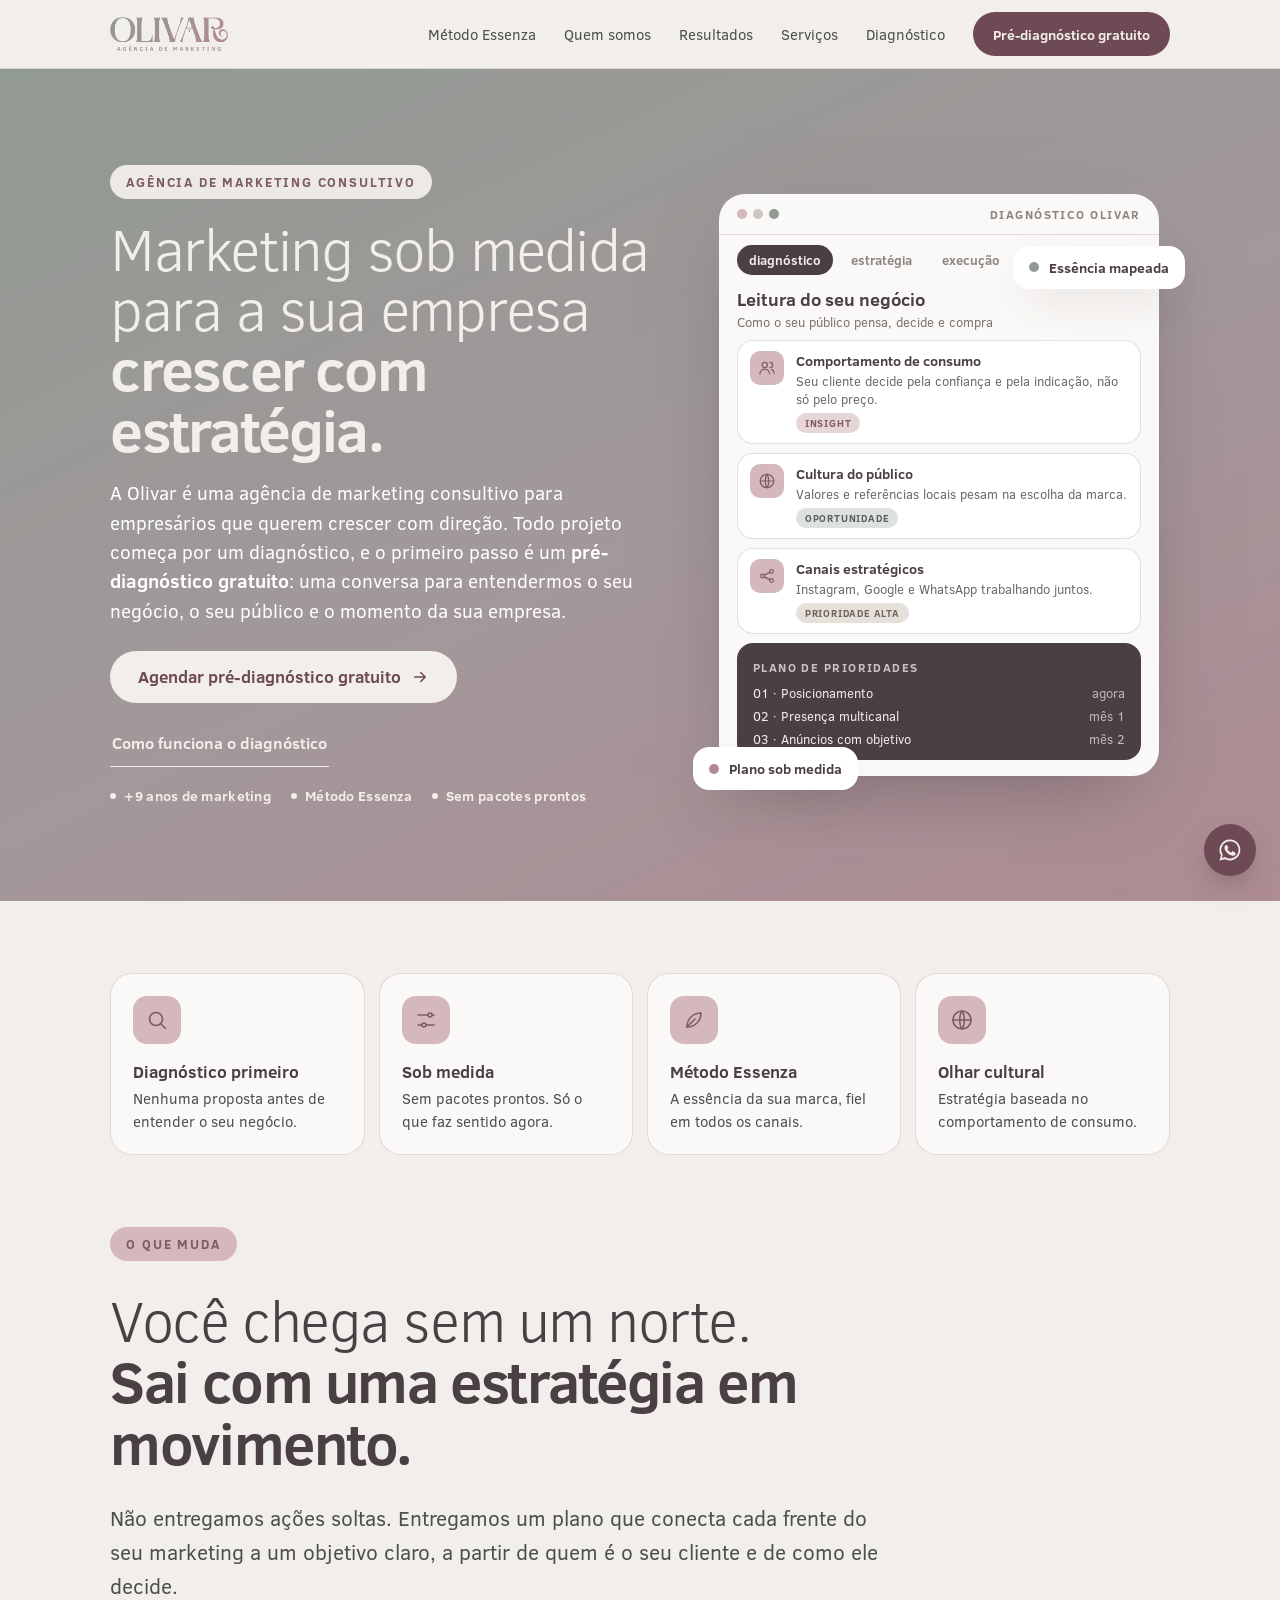
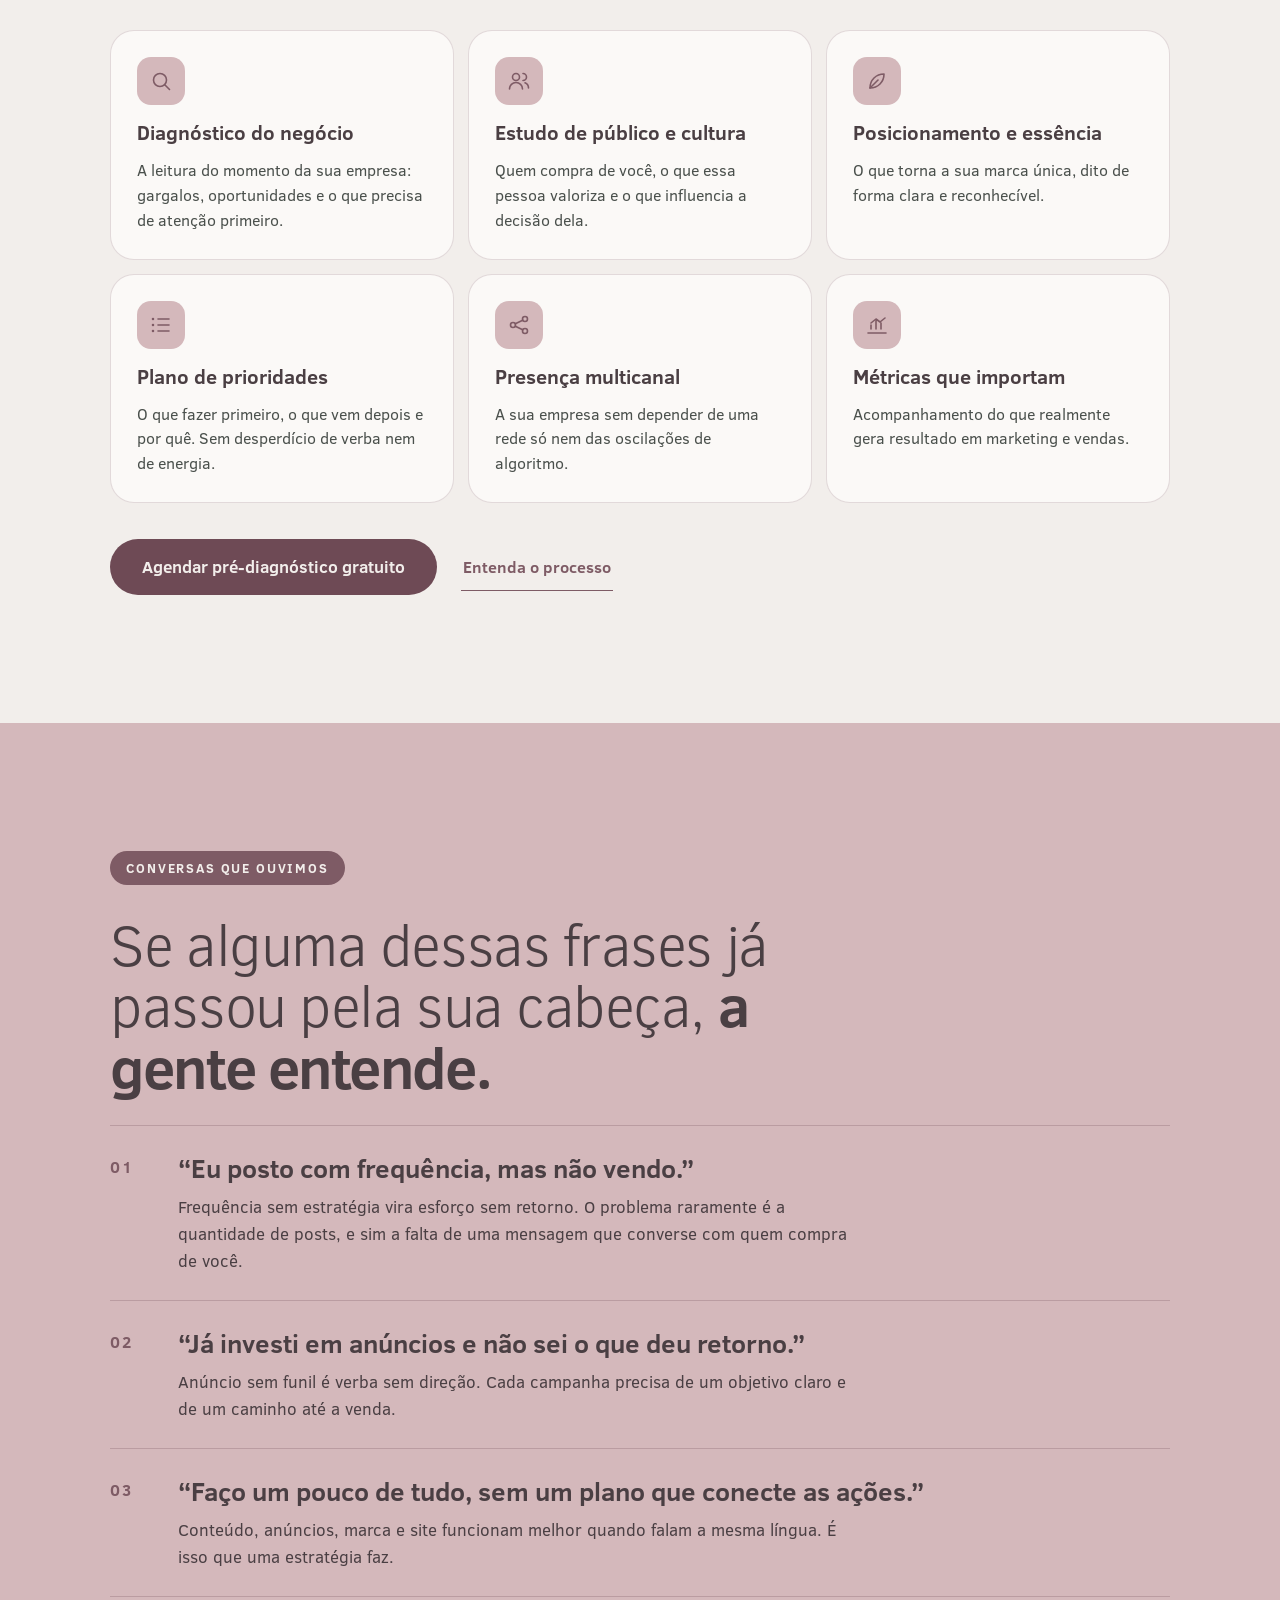
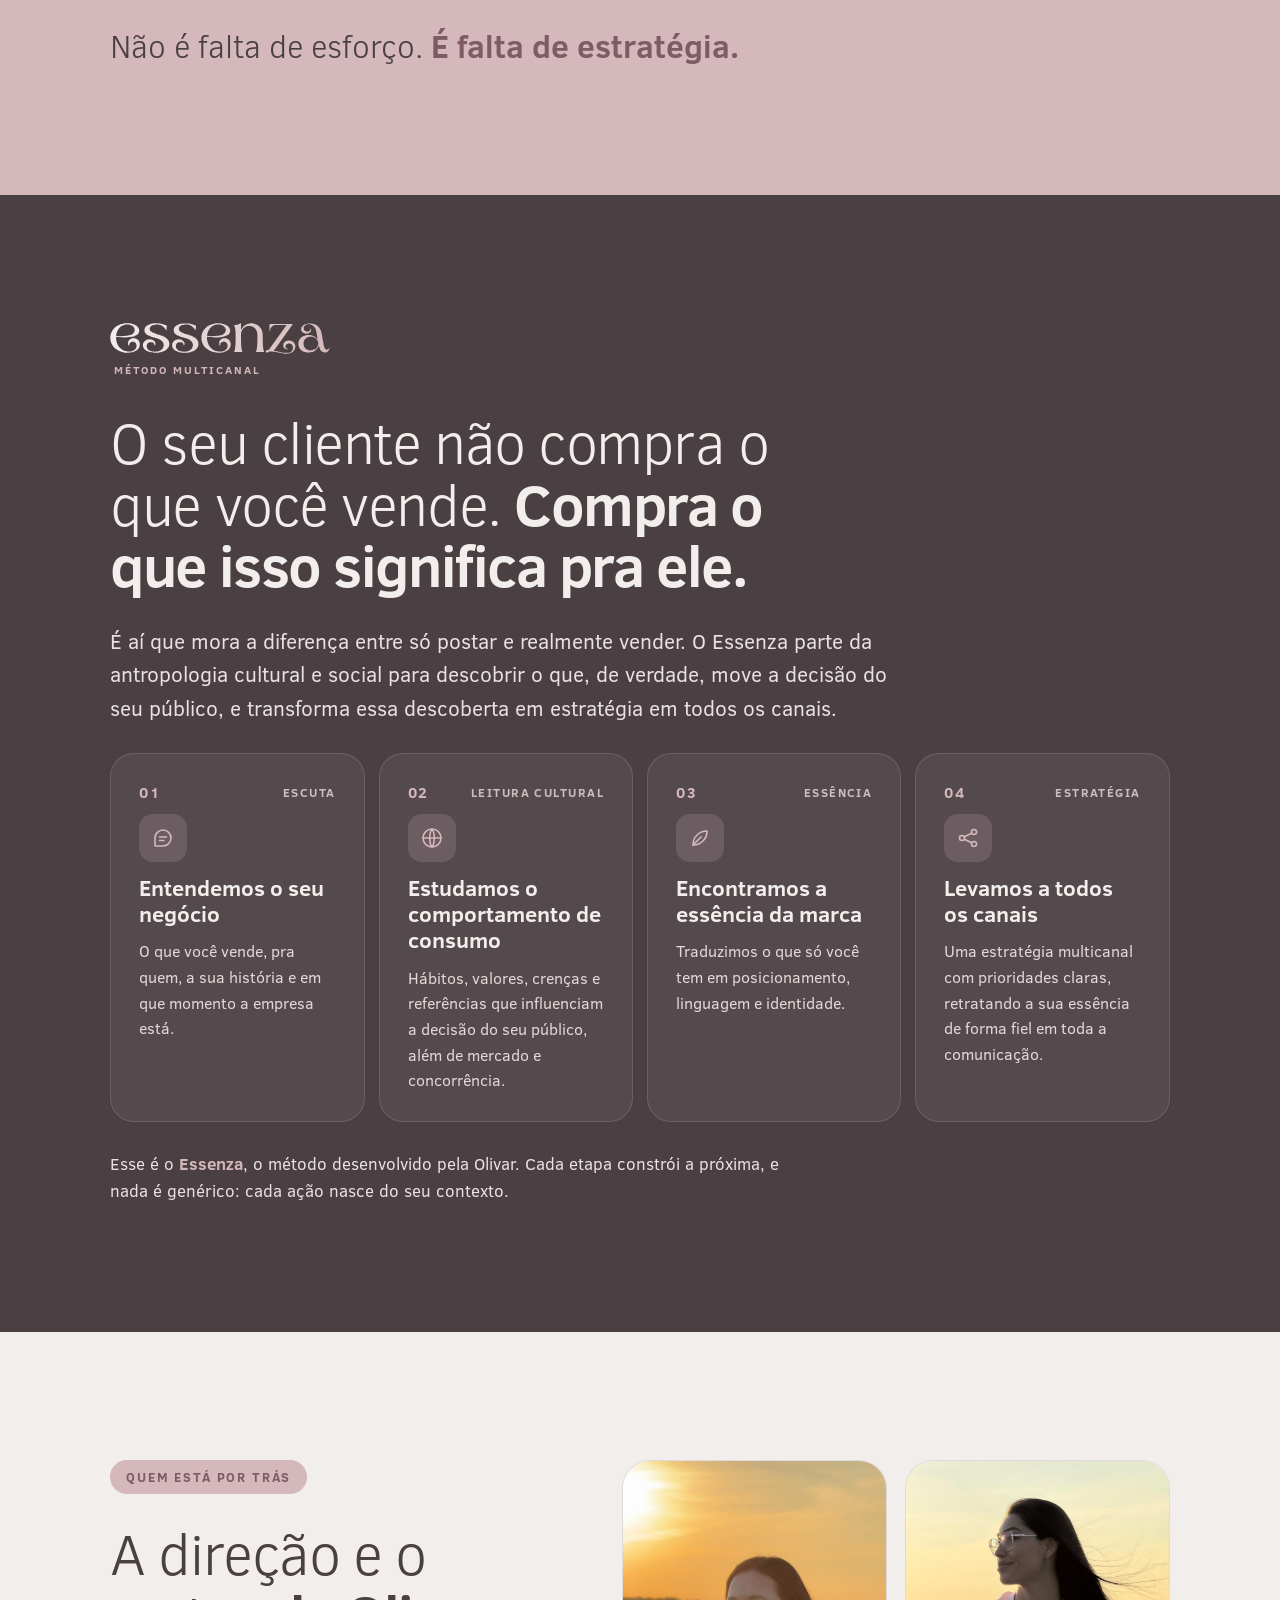
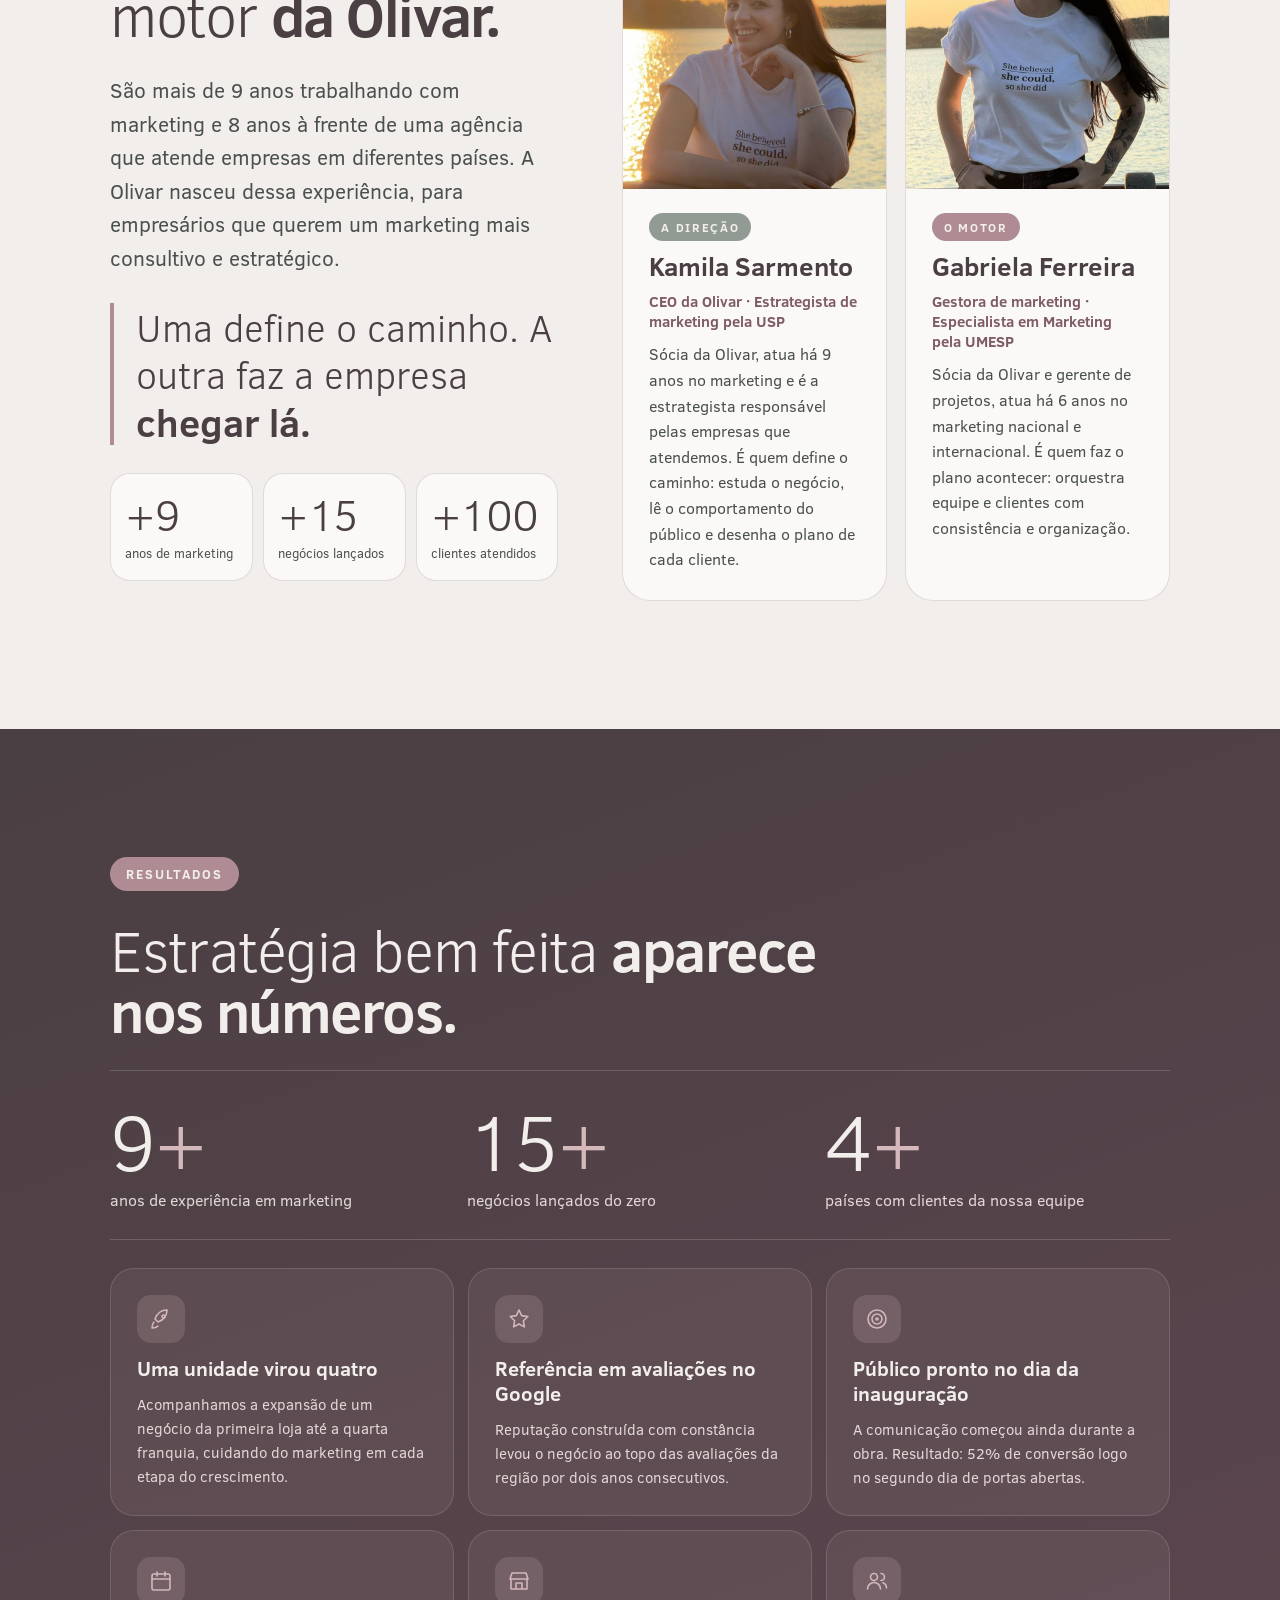
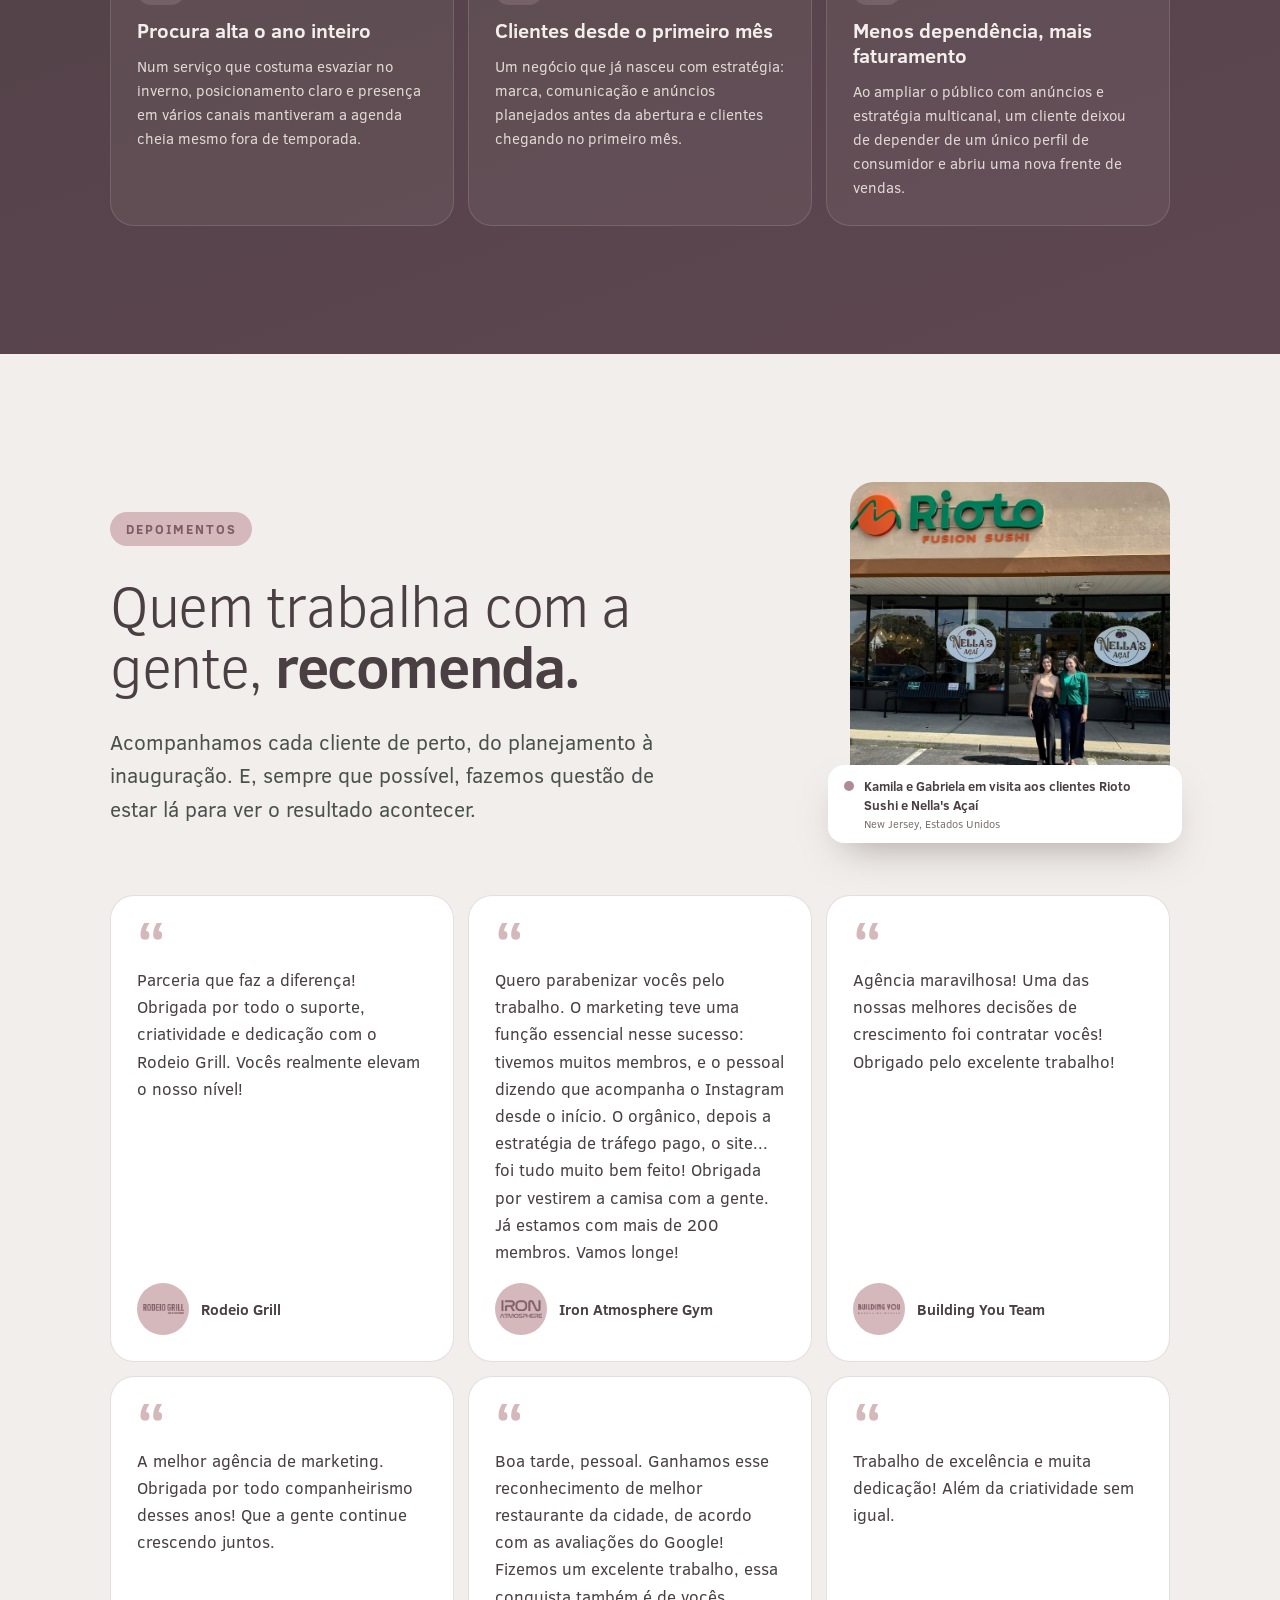
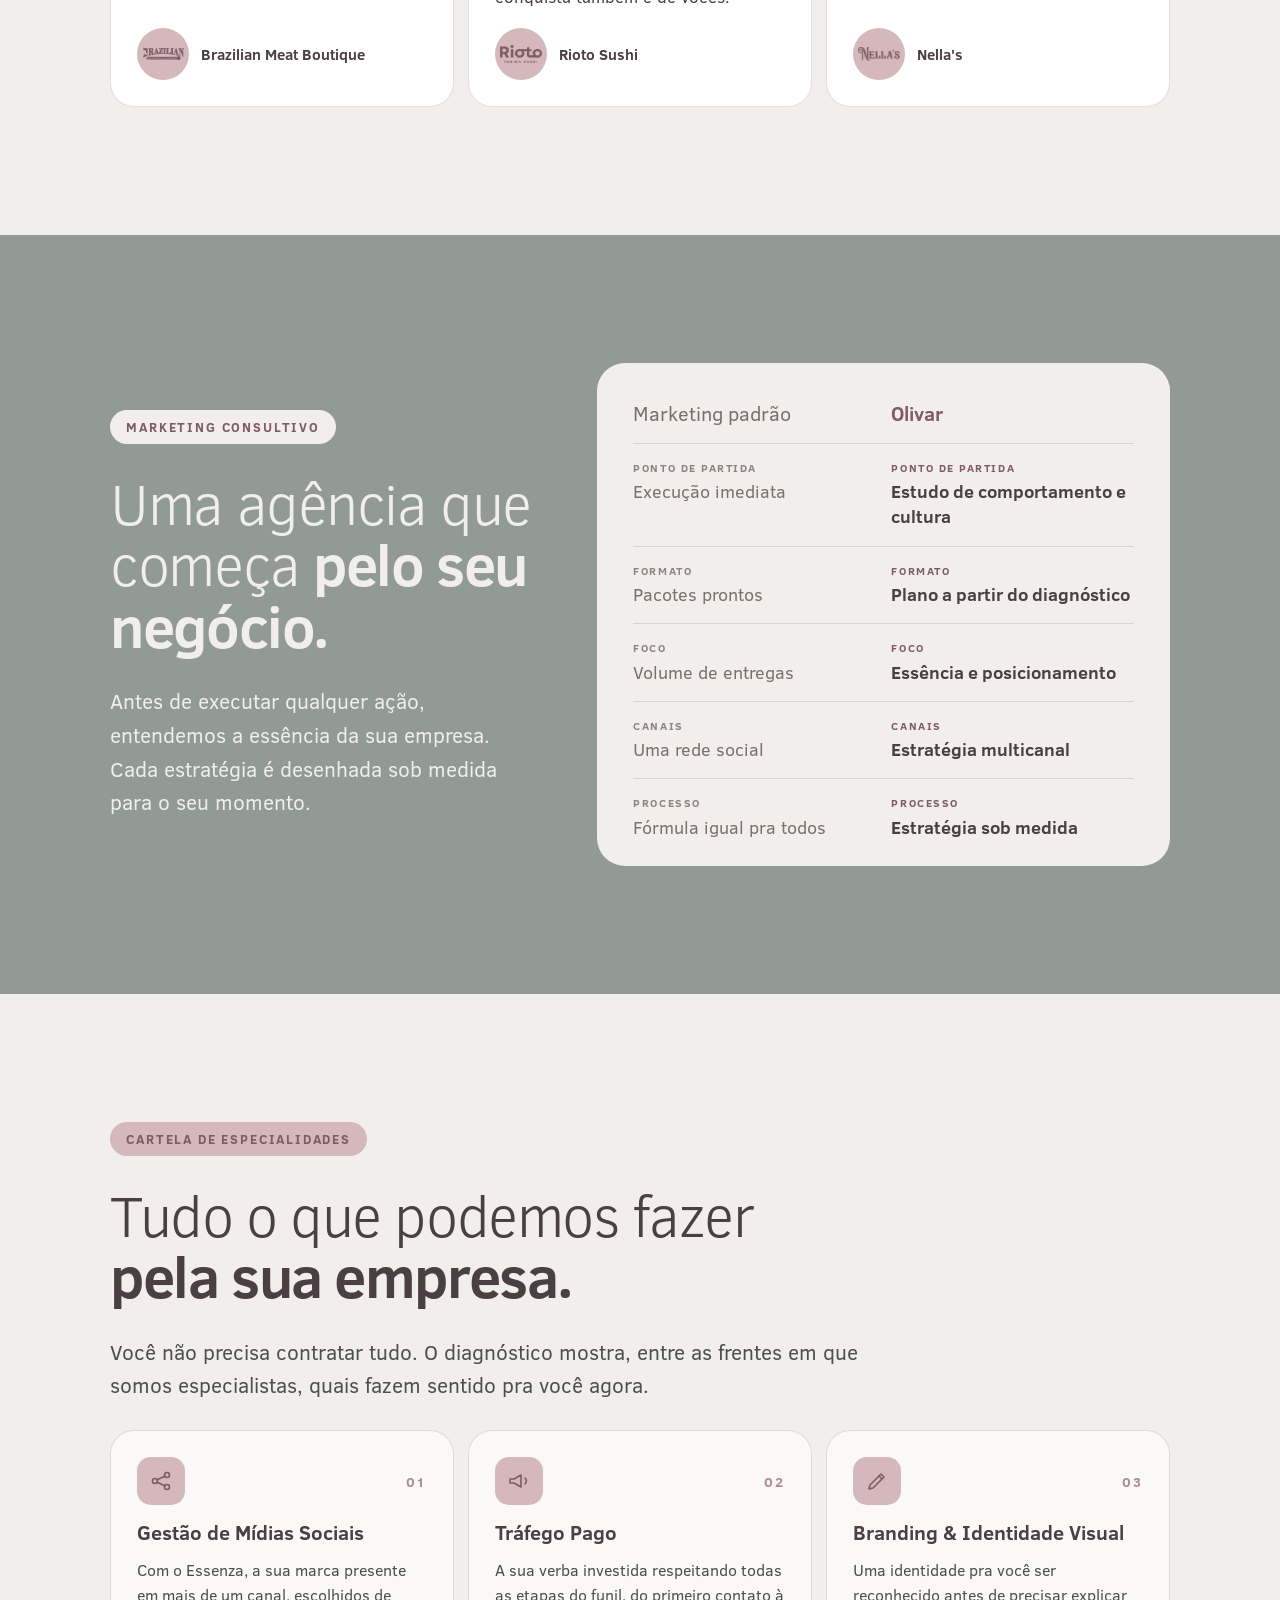
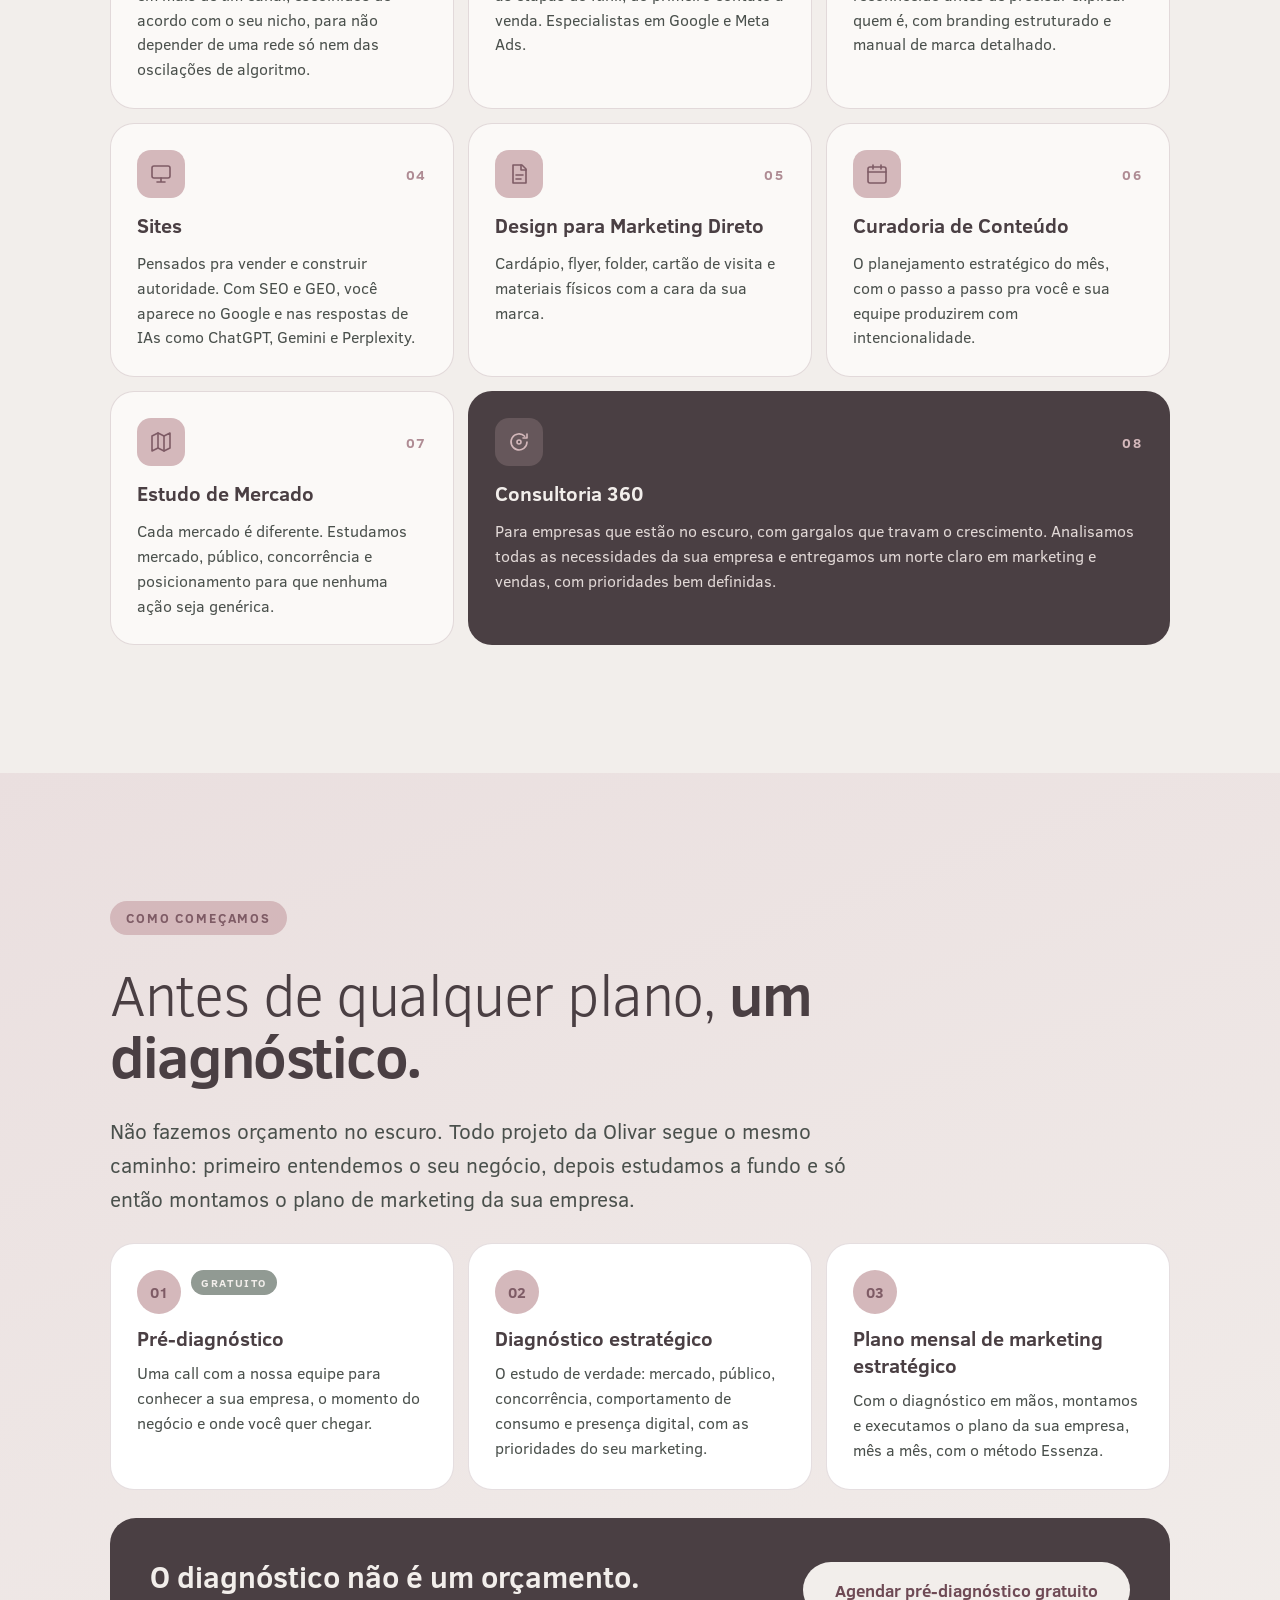
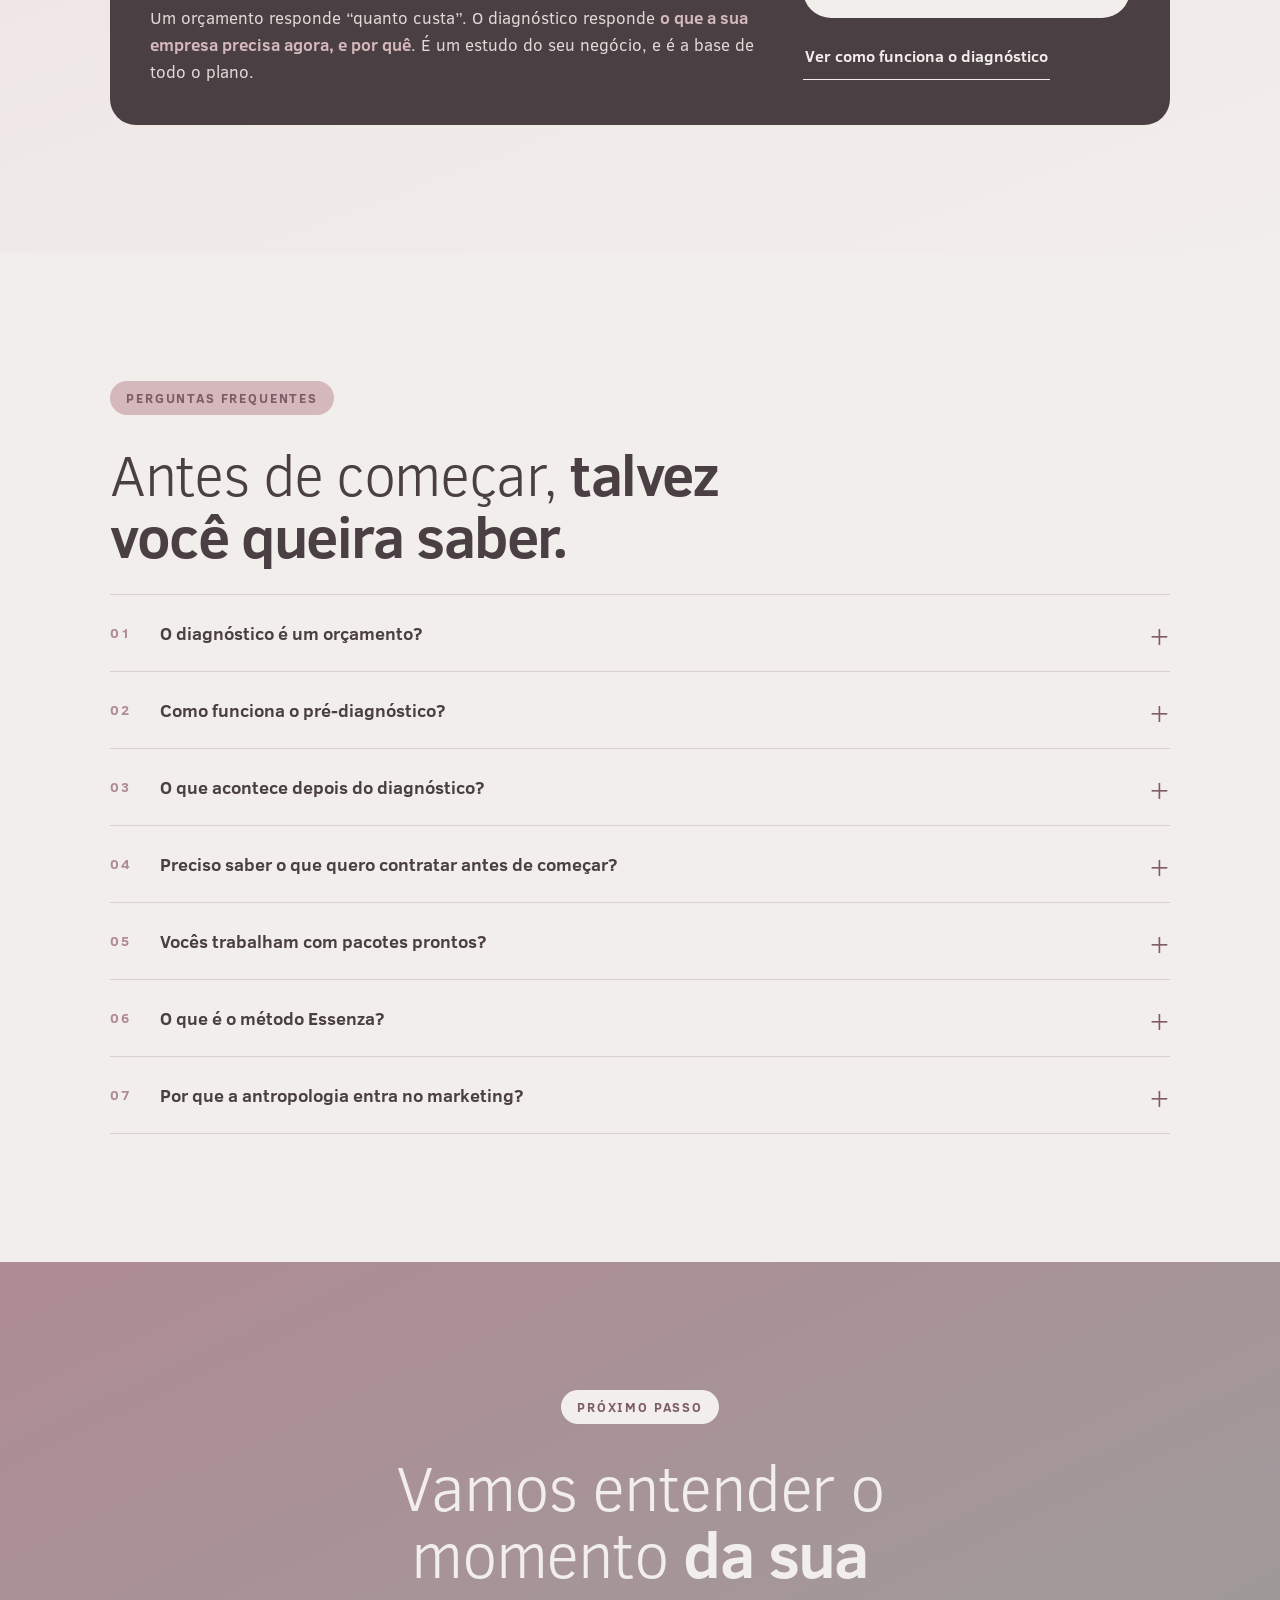
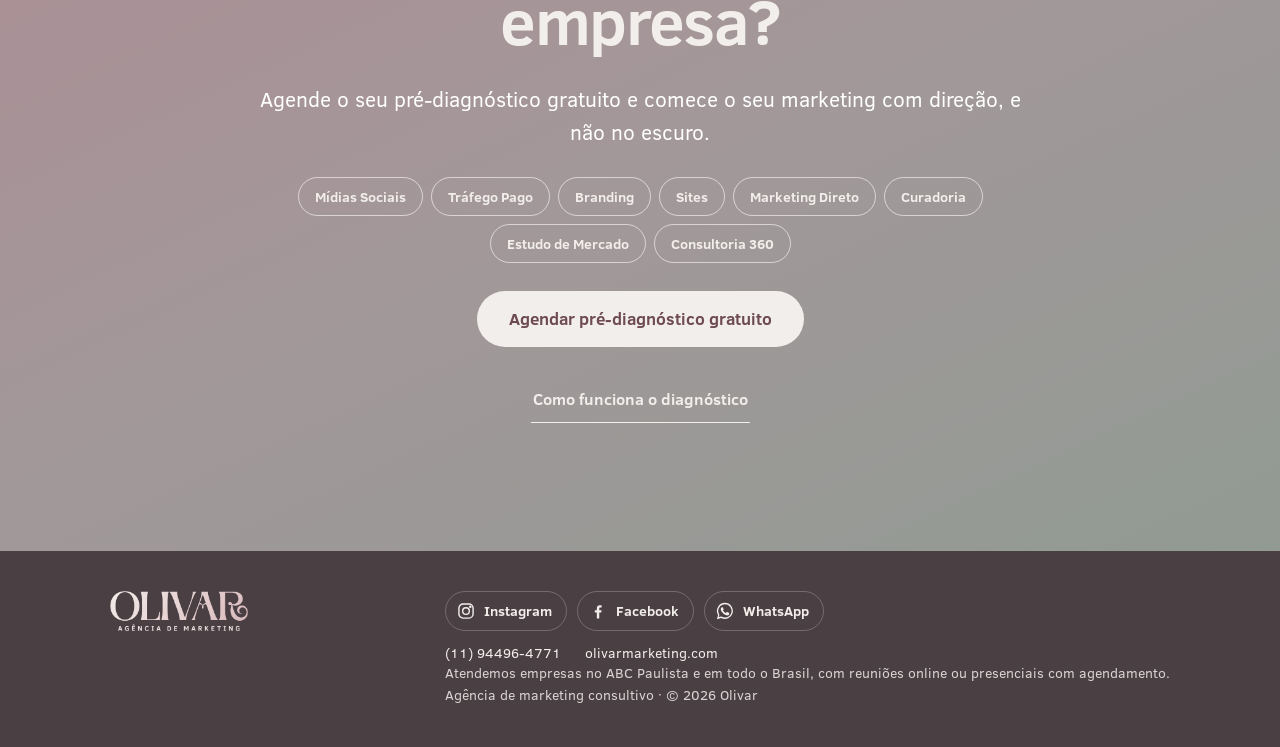
==== commit 16ac1e2f: "SEO técnico: títulos, descrições, canonical, Open Graph, dados estruturados, favicon, sitemap, robot" ====
--- a/index.html
+++ b/index.html
@@ -3,19 +3,697 @@
 <head>
 <meta charset="utf-8">
 <meta name="viewport" content="width=device-width, initial-scale=1, viewport-fit=cover">
-<title>Olivar · Agência de marketing consultivo</title>
-<meta name="description" content="Agência de marketing consultivo com equipe especialista no mercado brasileiro. Estudamos o comportamento de consumo do seu público antes de indicar qualquer ação. Tudo começa com um diagnóstico.">
+<title>Olivar | Agência de marketing consultivo no ABC Paulista e no Brasil</title>
+<meta name="description" content="Agência de marketing consultivo no ABC Paulista e em todo o Brasil. Mídias sociais, tráfego pago, branding e sites. Comece com um pré-diagnóstico gratuito.">
+<link rel="canonical" href="https://olivarmarketing.com/">
+<meta name="robots" content="index, follow, max-image-preview:large">
+<link rel="icon" type="image/png" sizes="48x48" href="assets/img/favicon-48.png">
+<link rel="apple-touch-icon" href="assets/img/apple-touch-icon.png">
+<meta property="og:locale" content="pt_BR">
+<meta property="og:site_name" content="Olivar">
 <meta property="og:title" content="Olivar · Agência de marketing consultivo">
 <meta property="og:description" content="Marketing sob medida para a sua empresa crescer com estratégia. Tudo começa com um diagnóstico.">
 <meta property="og:type" content="website">
-<meta property="og:url" content="https://olivarmarketing.com">
+<meta property="og:url" content="https://olivarmarketing.com/">
+<meta property="og:image" content="https://olivarmarketing.com/assets/img/og-olivar.jpg">
+<meta property="og:image:width" content="1200">
+<meta property="og:image:height" content="630">
+<meta property="og:image:alt" content="Olivar, agência de marketing consultivo: marketing sob medida para crescer com estratégia">
+<meta name="twitter:card" content="summary_large_image">
 <meta name="theme-color" content="#919A93">
+<script type="application/ld+json">
+{
+ "@context": "https://schema.org",
+ "@graph": [
+  {
+   "@type": "ProfessionalService",
+   "@id": "https://olivarmarketing.com/#organizacao",
+   "name": "Olivar",
+   "alternateName": "Olivar Agência de Marketing",
+   "description": "Agência de marketing consultivo. Todo projeto começa por um diagnóstico do negócio, do público e do comportamento de consumo, com o método multicanal Essenza.",
+   "slogan": "Marketing sob medida para a sua empresa crescer com estratégia.",
+   "url": "https://olivarmarketing.com/",
+   "logo": "https://olivarmarketing.com/assets/img/logo-primario.png",
+   "image": "https://olivarmarketing.com/assets/img/og-olivar.jpg",
+   "telephone": "+55-11-94496-4771",
+   "contactPoint": {
+    "@type": "ContactPoint",
+    "telephone": "+55-11-94496-4771",
+    "contactType": "atendimento ao cliente",
+    "availableLanguage": "pt-BR",
+    "url": "https://wa.me/5511944964771"
+   },
+   "areaServed": [
+    {
+     "@type": "Country",
+     "name": "Brasil"
+    },
+    {
+     "@type": "AdministrativeArea",
+     "name": "ABC Paulista"
+    },
+    {
+     "@type": "City",
+     "name": "Santo André",
+     "containedInPlace": {
+      "@type": "State",
+      "name": "São Paulo"
+     }
+    },
+    {
+     "@type": "City",
+     "name": "São Bernardo do Campo",
+     "containedInPlace": {
+      "@type": "State",
+      "name": "São Paulo"
+     }
+    },
+    {
+     "@type": "City",
+     "name": "São Caetano do Sul",
+     "containedInPlace": {
+      "@type": "State",
+      "name": "São Paulo"
+     }
+    },
+    {
+     "@type": "City",
+     "name": "Diadema",
+     "containedInPlace": {
+      "@type": "State",
+      "name": "São Paulo"
+     }
+    },
+    {
+     "@type": "City",
+     "name": "Mauá",
+     "containedInPlace": {
+      "@type": "State",
+      "name": "São Paulo"
+     }
+    }
+   ],
+   "founder": [
+    {
+     "@type": "Person",
+     "name": "Kamila Sarmento",
+     "jobTitle": "CEO e estrategista de marketing"
+    },
+    {
+     "@type": "Person",
+     "name": "Gabriela Ferreira",
+     "jobTitle": "Gestora de marketing e gerente de projetos"
+    }
+   ],
+   "knowsAbout": [
+    "marketing consultivo",
+    "diagnóstico de marketing",
+    "comportamento de consumo",
+    "antropologia do consumo",
+    "gestão de mídias sociais",
+    "tráfego pago",
+    "Google Ads",
+    "Meta Ads",
+    "branding",
+    "identidade visual",
+    "criação de sites",
+    "SEO",
+    "GEO",
+    "estudo de mercado"
+   ],
+   "hasOfferCatalog": {
+    "@type": "OfferCatalog",
+    "name": "Cartela de serviços da Olivar",
+    "itemListElement": [
+     {
+      "@type": "Offer",
+      "itemOffered": {
+       "@type": "Service",
+       "name": "Gestão de Mídias Sociais",
+       "description": "Com o Essenza, a sua marca presente em mais de um canal, escolhidos de acordo com o seu nicho, para não depender de uma rede só nem das oscilações de algoritmo."
+      }
+     },
+     {
+      "@type": "Offer",
+      "itemOffered": {
+       "@type": "Service",
+       "name": "Tráfego Pago",
+       "description": "A sua verba investida respeitando todas as etapas do funil, do primeiro contato à venda. Especialistas em Google e Meta Ads."
+      }
+     },
+     {
+      "@type": "Offer",
+      "itemOffered": {
+       "@type": "Service",
+       "name": "Branding & Identidade Visual",
+       "description": "Uma identidade pra você ser reconhecido antes de precisar explicar quem é, com branding estruturado e manual de marca detalhado."
+      }
+     },
+     {
+      "@type": "Offer",
+      "itemOffered": {
+       "@type": "Service",
+       "name": "Sites",
+       "description": "Pensados pra vender e construir autoridade. Com SEO e GEO, você aparece no Google e nas respostas de IAs como ChatGPT, Gemini e Perplexity."
+      }
+     },
+     {
+      "@type": "Offer",
+      "itemOffered": {
+       "@type": "Service",
+       "name": "Design para Marketing Direto",
+       "description": "Cardápio, flyer, folder, cartão de visita e materiais físicos com a cara da sua marca."
+      }
+     },
+     {
+      "@type": "Offer",
+      "itemOffered": {
+       "@type": "Service",
+       "name": "Curadoria de Conteúdo",
+       "description": "O planejamento estratégico do mês, com o passo a passo pra você e sua equipe produzirem com intencionalidade."
+      }
+     },
+     {
+      "@type": "Offer",
+      "itemOffered": {
+       "@type": "Service",
+       "name": "Estudo de Mercado",
+       "description": "Cada mercado é diferente. Estudamos mercado, público, concorrência e posicionamento para que nenhuma ação seja genérica."
+      }
+     },
+     {
+      "@type": "Offer",
+      "itemOffered": {
+       "@type": "Service",
+       "name": "Consultoria 360",
+       "description": "Para empresas que estão no escuro, com gargalos que travam o crescimento. Analisamos todas as necessidades da sua empresa e entregamos um norte claro em marketing e vendas, com prioridades bem definidas."
+      }
+     }
+    ]
+   },
+   "sameAs": [
+    "https://www.instagram.com/olivarmarketing/"
+   ]
+  },
+  {
+   "@type": "WebSite",
+   "@id": "https://olivarmarketing.com/#site",
+   "url": "https://olivarmarketing.com/",
+   "name": "Olivar",
+   "inLanguage": "pt-BR",
+   "publisher": {
+    "@id": "https://olivarmarketing.com/#organizacao"
+   }
+  },
+  {
+   "@type": "WebPage",
+   "@id": "https://olivarmarketing.com/#pagina",
+   "url": "https://olivarmarketing.com/",
+   "name": "Olivar · Agência de marketing consultivo",
+   "inLanguage": "pt-BR",
+   "isPartOf": {
+    "@id": "https://olivarmarketing.com/#site"
+   },
+   "about": {
+    "@id": "https://olivarmarketing.com/#organizacao"
+   },
+   "primaryImageOfPage": "https://olivarmarketing.com/assets/img/og-olivar.jpg"
+  },
+  {
+   "@type": "FAQPage",
+   "@id": "https://olivarmarketing.com/#duvidas",
+   "mainEntity": [
+    {
+     "@type": "Question",
+     "name": "O diagnóstico é um orçamento?",
+     "acceptedAnswer": {
+      "@type": "Answer",
+      "text": "Não. Um orçamento lista serviços e preços sem conhecer a sua empresa. O diagnóstico é um estudo do seu negócio: mercado, público, concorrência e comportamento de consumo. É ele que mostra o que a sua empresa precisa agora, e por quê."
+     }
+    },
+    {
+     "@type": "Question",
+     "name": "Como funciona o pré-diagnóstico?",
+     "acceptedAnswer": {
+      "@type": "Answer",
+      "text": "É uma call gratuita com a nossa equipe para conhecer a sua empresa: o que você vende, pra quem, o momento do negócio e onde quer chegar. A partir dela, explicamos como o diagnóstico será conduzido para o seu caso."
+     }
+    },
+    {
+     "@type": "Question",
+     "name": "O que acontece depois do diagnóstico?",
+     "acceptedAnswer": {
+      "@type": "Answer",
+      "text": "Com o diagnóstico em mãos, montamos o plano mensal de marketing estratégico da sua empresa e colocamos em prática, mês a mês, com acompanhamento de perto."
+     }
+    },
+    {
+     "@type": "Question",
+     "name": "Preciso saber o que quero contratar antes de começar?",
+     "acceptedAnswer": {
+      "@type": "Answer",
+      "text": "Não. Esse é justamente o papel do diagnóstico: entender o momento da sua empresa e indicar o que faz sentido."
+     }
+    },
+    {
+     "@type": "Question",
+     "name": "Vocês trabalham com pacotes prontos?",
+     "acceptedAnswer": {
+      "@type": "Answer",
+      "text": "Não. Cada plano mensal é montado a partir do diagnóstico, só com o que a sua empresa precisa agora."
+     }
+    },
+    {
+     "@type": "Question",
+     "name": "O que é o método Essenza?",
+     "acceptedAnswer": {
+      "@type": "Answer",
+      "text": "É o método multicanal desenvolvido pela Olivar. Exploramos a essência de cada marca e a retratamos de forma fiel em todos os canais de comunicação, para que a sua empresa não dependa de uma rede só."
+     }
+    },
+    {
+     "@type": "Question",
+     "name": "Por que a antropologia entra no marketing?",
+     "acceptedAnswer": {
+      "@type": "Answer",
+      "text": "Porque as pessoas não decidem o que comprar só pelo preço. Hábitos, valores, crenças e referências culturais pesam na escolha. Entender isso é o que torna uma estratégia realmente assertiva."
+     }
+    }
+   ]
+  }
+ ]
+}
+</script>
 <!--
   COMO EDITAR
   1. Link do pré-diagnóstico (agenda da call): substitua LINK_PRE_DIAGNOSTICO pelo link, em index.html e diagnostico.html.
 -->
-<link rel="preload" href="assets/fonts/cs-Regular.woff" as="font" type="font/woff" crossorigin>
-<link rel="stylesheet" href="assets/site.css">
+<style>
+@font-face{font-family:"Clear Sans";src:url(assets/fonts/cs-Light.woff) format("woff");font-weight:300;font-display:swap}
+@font-face{font-family:"Clear Sans";src:url(assets/fonts/cs-Regular.woff) format("woff");font-weight:400;font-display:swap}
+@font-face{font-family:"Clear Sans";src:url(assets/fonts/cs-Bold.woff) format("woff");font-weight:700;font-display:swap}
+:root{
+  --sage:#919A93;--malva:#AF8C94;--blush:#D4B8BB;--taupe:#A0968D;--off:#F2EEEB;
+  --ink:#4A504C;--inkb:#4A3F43;--deep:#7E5B65;--wine:#6E4A55;--line:rgba(126,91,101,.2);
+  --card:#FBF9F7;
+  --pad:clamp(20px,5.5vw,96px);--sec:clamp(72px,10vw,128px);
+}
+*{box-sizing:border-box}
+html{scroll-behavior:smooth;scroll-padding-top:84px;-webkit-text-size-adjust:100%}
+body{margin:0;font-family:"Clear Sans","Segoe UI",Helvetica,Arial,sans-serif;background:var(--off);color:var(--ink);-webkit-font-smoothing:antialiased;overflow-x:hidden}
+img{max-width:100%;display:block}
+h1,h2,h3,p,ol,ul{margin:0}
+ol,ul{padding:0;list-style:none}
+a{color:inherit}
+:focus-visible{outline:3px solid var(--deep);outline-offset:3px;border-radius:8px}
+.wrap{max-width:1200px;margin:0 auto;padding:0 var(--pad)}
+section{padding:var(--sec) 0;position:relative}
+.stack{display:flex;flex-direction:column;gap:clamp(18px,2.4vw,28px)}
+.eyebrow{align-self:flex-start;display:inline-flex;align-items:center;gap:8px;padding:8px 16px;border-radius:999px;font-size:13px;font-weight:700;letter-spacing:.14em;text-transform:uppercase;background:var(--blush);color:var(--deep)}
+.h2{font-size:clamp(32px,5vw,58px);line-height:1.06;letter-spacing:-.025em;font-weight:300;color:var(--inkb);max-width:20ch}
+.h2 b{font-weight:700}
+.lead{font-size:clamp(17px,1.9vw,21px);line-height:1.6;max-width:60ch}
+.btn{display:inline-flex;align-items:center;justify-content:center;gap:10px;min-height:56px;padding:16px 32px;border-radius:999px;background:var(--wine);color:var(--off);font-weight:700;font-size:17px;text-decoration:none;transition:background .2s,transform .2s;border:0}
+.btn:hover{background:#5c3c46;transform:translateY(-1px)}
+.btn svg{width:18px;height:18px}
+.btn.light{background:var(--off);color:var(--wine)}
+.btn.light:hover{background:#fff}
+.ghost{display:inline-flex;align-items:center;gap:8px;min-height:48px;font-weight:700;font-size:16px;text-decoration:none;border-bottom:1.5px solid currentColor;padding:0 2px}
+.note{font-size:14px;line-height:1.5;opacity:.85}
+.ic{width:48px;height:48px;border-radius:14px;background:var(--blush);color:var(--deep);display:flex;align-items:center;justify-content:center;flex-shrink:0}
+.ic svg{width:24px;height:24px;fill:none;stroke:currentColor;stroke-width:1.6;stroke-linecap:round;stroke-linejoin:round}
+.num{font-size:14px;font-weight:700;letter-spacing:.12em;color:var(--malva)}
+
+/* barra superior */
+.top{position:sticky;top:0;z-index:20;background:rgba(242,238,235,.9);backdrop-filter:blur(12px);-webkit-backdrop-filter:blur(12px);border-bottom:1px solid var(--line);padding-top:env(safe-area-inset-top,0px)}
+.top .wrap{display:flex;align-items:center;justify-content:space-between;gap:16px;height:68px}
+.top img{height:34px;width:auto}
+.top nav{display:flex;align-items:center;gap:28px}
+.top nav a.l{text-decoration:none;font-size:15px;color:var(--ink);white-space:nowrap}
+.top .btn{white-space:nowrap}
+@media (max-width:1079px){.top nav a.l{display:none}}
+.top nav a.l:hover{color:var(--deep)}
+.top .btn{min-height:44px;padding:10px 20px;font-size:14px}
+
+/* hero */
+.hero{background:linear-gradient(155deg,var(--sage) 0%,#A2989A 52%,var(--malva) 100%);color:var(--off);padding:clamp(56px,8vw,104px) 0 clamp(72px,9vw,112px);overflow:hidden}
+.hero .grid{display:grid;gap:clamp(48px,6vw,72px);align-items:center}
+.hero .eyebrow{background:rgba(242,238,235,.95);color:var(--deep)}
+.hero h1{font-size:clamp(40px,6.6vw,78px);line-height:1.02;letter-spacing:-.03em;font-weight:300;max-width:14ch}
+.hero h1 b{font-weight:700}
+.hero .lead{font-weight:400;color:#fff}
+.hero .ctas{display:flex;flex-wrap:wrap;gap:16px 28px;align-items:center;margin-top:6px}
+.hero .feats{display:flex;flex-wrap:wrap;gap:8px 20px;font-size:14px;font-weight:700;letter-spacing:.02em}
+.hero .feats span{display:inline-flex;align-items:center;gap:8px}
+.hero .feats span::before{content:"";width:6px;height:6px;border-radius:50%;background:var(--off)}
+
+/* mockup do diagnóstico */
+.mock{position:relative;max-width:520px;width:100%;justify-self:center}
+.mwin{background:var(--card);color:var(--ink);border-radius:26px;box-shadow:0 30px 80px -30px rgba(74,63,67,.55);overflow:hidden}
+.mbar{display:flex;align-items:center;justify-content:space-between;padding:16px 20px;border-bottom:1px solid var(--line)}
+.mbar .dots{display:flex;gap:6px}
+.mbar .dots i{width:10px;height:10px;border-radius:50%;background:var(--blush)}
+.mbar .dots i:nth-child(2){background:var(--taupe);opacity:.5}
+.mbar .dots i:nth-child(3){background:var(--sage)}
+.mbar small{font-size:12px;letter-spacing:.12em;text-transform:uppercase;color:#8C8480;font-weight:700}
+.mtabs{display:flex;gap:6px;padding:14px 20px 0}
+.mtabs span{font-size:13px;padding:6px 12px;border-radius:999px;color:#8C8480;font-weight:700}
+.mtabs span.on{background:var(--inkb);color:var(--off)}
+.mbody{padding:18px 20px 22px;display:flex;flex-direction:column;gap:12px}
+.mhead{font-size:20px;font-weight:700;color:var(--inkb)}
+.mhead small{display:block;font-size:14px;font-weight:400;color:#7A716D;margin-top:4px}
+.mrow{display:flex;gap:14px;align-items:flex-start;padding:14px;border-radius:16px;background:#fff;border:1px solid var(--line)}
+.mrow .ic{width:40px;height:40px;border-radius:12px}
+.mrow .ic svg{width:20px;height:20px}
+.mrow b{display:block;font-size:15px;color:var(--inkb)}
+.mrow p{font-size:14px;line-height:1.45;color:#6F6864;margin-top:2px}
+.pill{display:inline-block;margin-top:8px;font-size:11px;font-weight:700;letter-spacing:.08em;text-transform:uppercase;padding:4px 10px;border-radius:999px}
+.p1{background:#E7D6D8;color:var(--deep)}
+.p2{background:#DDE2DE;color:#55605A}
+.p3{background:#E6E0DA;color:#6F6458}
+.mplan{border-radius:16px;background:var(--inkb);color:var(--off);padding:16px 18px}
+.mplan small{font-size:12px;letter-spacing:.12em;text-transform:uppercase;opacity:.75;font-weight:700}
+.mplan ol{margin-top:10px;display:flex;flex-direction:column;gap:8px}
+.mplan li{display:flex;justify-content:space-between;gap:12px;font-size:14px}
+.mplan li span:last-child{opacity:.7}
+.badge{position:absolute;display:flex;align-items:center;gap:10px;background:#fff;color:var(--inkb);border-radius:16px;padding:12px 16px;font-size:14px;font-weight:700;box-shadow:0 18px 40px -18px rgba(74,63,67,.5)}
+.badge i{width:10px;height:10px;border-radius:50%;background:var(--sage);flex-shrink:0}
+.b1{top:64px;right:-22px}
+.b2{bottom:28px;left:-18px}
+.b2 i{background:var(--malva)}
+.mcap{font-size:12px;text-align:center;margin-top:14px;opacity:.8}
+
+/* faixa de prova */
+.proof{padding:28px 0;border-bottom:1px solid var(--line)}
+.proof .wrap{display:flex;flex-wrap:wrap;align-items:center;gap:16px 24px}
+.avs{display:flex}
+.avs > *{width:48px;height:48px;border-radius:50%;border:3px solid var(--off);object-fit:cover}
+.avs > * + *{margin-left:-14px}
+.avs .mono{background:var(--blush);color:var(--deep);display:flex;align-items:center;justify-content:center;font-weight:700;font-size:18px}
+.proof p{font-size:16px;line-height:1.5;flex:1;min-width:220px}
+.proof p b{color:var(--inkb)}
+.proof a{font-size:15px;font-weight:700;color:var(--deep)}
+
+/* 4 pilares */
+.pillars{padding:clamp(48px,6vw,72px) 0}
+.pillars ul{display:grid;gap:14px}
+.pillars li{display:flex;gap:16px;align-items:flex-start;padding:22px;border-radius:22px;background:var(--card);border:1px solid var(--line)}
+.pillars b{display:block;font-size:17px;color:var(--inkb);margin-bottom:4px}
+.pillars p{font-size:15px;line-height:1.5}
+
+/* entregas */
+.cards{display:grid;gap:14px}
+.card{background:var(--card);border:1px solid var(--line);border-radius:24px;padding:26px;display:flex;flex-direction:column;gap:14px}
+.card h3{font-size:20px;line-height:1.25;color:var(--inkb)}
+.card p{font-size:16px;line-height:1.55}
+.midcta{display:flex;flex-wrap:wrap;gap:12px 24px;align-items:center;margin-top:8px}
+
+/* identificação */
+.ident{background:var(--blush);color:var(--inkb)}
+.ident .eyebrow{background:var(--deep);color:var(--off)}
+.ident ol{display:flex;flex-direction:column;border-top:1px solid rgba(126,91,101,.3)}
+.ident li{display:grid;grid-template-columns:56px 1fr;gap:12px;padding:26px 0;border-bottom:1px solid rgba(126,91,101,.3)}
+.ident .num{color:var(--deep);font-size:16px;padding-top:4px}
+.ident h3{font-size:clamp(20px,2.4vw,26px);line-height:1.25;margin-bottom:8px}
+.ident p{font-size:17px;line-height:1.6;max-width:62ch}
+.ident .close{font-size:clamp(22px,3vw,32px);line-height:1.3;font-weight:300}
+.ident .close b{font-weight:700;color:var(--deep)}
+
+/* método */
+.method{background:var(--inkb);color:var(--off)}
+.method .eyebrow{background:var(--malva);color:var(--off)}
+.method .h2{color:var(--off)}
+.method .lead{color:#E9E1DF}
+.steps{display:grid;gap:14px;counter-reset:s}
+.step{border-radius:24px;padding:28px;background:rgba(242,238,235,.06);border:1px solid rgba(242,238,235,.14);display:flex;flex-direction:column;gap:12px}
+.step .top2{display:flex;justify-content:space-between;align-items:center}
+.step .num{color:var(--blush);font-size:15px}
+.step .tg{font-size:12px;letter-spacing:.12em;text-transform:uppercase;color:#C9BFBC;font-weight:700}
+.step h3{font-size:22px;line-height:1.2}
+.step p{font-size:16px;line-height:1.6;color:#E2D9D7}
+.step .ic{background:rgba(212,184,187,.18);color:var(--blush)}
+.mnote{font-size:17px;line-height:1.6;max-width:62ch;color:#E9E1DF}
+.mnote b{color:var(--blush)}
+
+/* quem somos */
+.team .duo{display:grid;gap:18px}
+.person{background:var(--card);border:1px solid var(--line);border-radius:28px;overflow:hidden;display:flex;flex-direction:column}
+.person .ph,.person img{width:100%;height:auto;aspect-ratio:4/5;object-fit:cover}
+.person .ph{background:linear-gradient(160deg,var(--blush),var(--malva));display:flex;align-items:center;justify-content:center;color:var(--off);font-size:96px;font-weight:300;letter-spacing:-.04em}
+.person .info{padding:24px 26px 28px;display:flex;flex-direction:column;gap:10px}
+.role{align-self:flex-start;font-size:12px;font-weight:700;letter-spacing:.14em;text-transform:uppercase;padding:6px 12px;border-radius:999px;background:var(--sage);color:var(--off)}
+.role.m{background:var(--malva)}
+.person h3{font-size:26px;line-height:1.15;color:var(--inkb)}
+.person .t{font-size:15px;font-weight:700;color:var(--deep)}
+.person p{font-size:16px;line-height:1.6}
+.quote{font-size:clamp(24px,3.4vw,38px);line-height:1.25;font-weight:300;color:var(--inkb);max-width:24ch;padding-left:22px;border-left:4px solid var(--malva)}
+.quote b{font-weight:700}
+.stats{display:grid;grid-template-columns:repeat(3,1fr);gap:10px}
+.stat{border-radius:20px;background:var(--card);border:1px solid var(--line);padding:18px 14px}
+.stat b{display:block;font-size:clamp(26px,4vw,44px);line-height:1;font-weight:300;letter-spacing:-.03em;color:var(--inkb)}
+.stat span{display:block;font-size:13px;line-height:1.4;margin-top:8px}
+
+/* comparação */
+.cmpsec{background:var(--sage);color:var(--off)}
+.cmpsec .eyebrow{background:var(--off);color:var(--deep)}
+.cmpsec .h2{color:var(--off)}
+.cmp{background:var(--off);color:var(--ink);border-radius:28px;padding:22px 22px 6px}
+.cmp .r{display:grid;grid-template-columns:1fr 1fr;gap:16px;padding:16px 0;border-top:1px solid var(--line)}
+.cmp .r:first-child{border-top:0;padding-top:4px}
+.cmp small{display:block;font-size:11px;letter-spacing:.14em;text-transform:uppercase;color:#8C8480;margin-bottom:4px;font-weight:700}
+.cmp .a{color:#7A716D;font-size:16px;line-height:1.4}
+.cmp .s{font-weight:700;font-size:16px;line-height:1.4;color:var(--inkb)}
+.cmp .s small{color:var(--deep)}
+.cmp .hd .a,.cmp .hd .s{font-size:20px}
+.cmp .hd .s{color:var(--deep)}
+
+/* cartela */
+.svc .card .hdr{display:flex;align-items:center;justify-content:space-between}
+.svc .card.last{background:var(--inkb);color:var(--off);border-color:transparent}
+.svc .card.last h3{color:var(--off)}
+.svc .card.last .ic{background:rgba(212,184,187,.2);color:var(--blush)}
+.svc .card.last .num{color:var(--blush)}
+.svc .card.last p{color:#E2D9D7}
+
+/* diagnóstico */
+.diag{background:linear-gradient(160deg,#EADFDF 0%,var(--off) 100%)}
+.dsteps{display:grid;gap:14px}
+.dstep{background:#fff;border-radius:24px;padding:26px;border:1px solid var(--line);display:flex;flex-direction:column;gap:10px}
+.dstep .dot{width:44px;height:44px;border-radius:50%;background:var(--blush);color:var(--deep);font-weight:700;display:flex;align-items:center;justify-content:center;font-size:15px}
+.dstep h3{font-size:20px;color:var(--inkb)}
+.dstep p{font-size:16px;line-height:1.55}
+.commit{display:flex;gap:16px;align-items:flex-start;padding:22px 24px;border-radius:22px;background:var(--inkb);color:var(--off)}
+.commit .ic{background:rgba(212,184,187,.2);color:var(--blush)}
+.commit p{font-size:16px;line-height:1.6}
+.commit b{color:var(--blush)}
+
+
+/* track record */
+.track{background:linear-gradient(160deg,var(--inkb) 0%,#5E4650 100%);color:var(--off)}
+.track .eyebrow{background:var(--malva);color:var(--off)}
+.track .h2{color:var(--off)}
+.nums{display:grid;grid-template-columns:repeat(3,1fr);gap:12px;border-top:1px solid rgba(242,238,235,.18);border-bottom:1px solid rgba(242,238,235,.18);padding:28px 0}
+.nums b{display:block;font-size:clamp(40px,7vw,80px);line-height:1;font-weight:300;letter-spacing:-.04em}
+.nums b span{color:var(--blush)}
+.nums small{display:block;font-size:clamp(13px,1.6vw,16px);line-height:1.4;margin-top:10px;color:#E2D9D7}
+.cases{display:grid;gap:14px}
+.case{border-radius:24px;padding:26px;background:rgba(242,238,235,.06);border:1px solid rgba(242,238,235,.14);display:flex;flex-direction:column;gap:12px}
+.case .ic{background:rgba(212,184,187,.18);color:var(--blush)}
+.case h3{font-size:20px;line-height:1.25}
+.case p{font-size:15px;line-height:1.6;color:#E2D9D7}
+/* reviews */
+.reviews .quotes{display:grid;gap:14px}
+.qt{background:#fff;border:1px solid var(--line);border-radius:24px;padding:26px;display:flex;flex-direction:column;gap:18px;justify-content:space-between}
+.qt p{font-size:17px;line-height:1.6;color:var(--inkb)}
+.qt p::before{content:"\201C";display:block;font-size:56px;line-height:.6;color:var(--blush);margin-bottom:10px;font-weight:700}
+.qt .who{display:flex;align-items:center;gap:12px}
+.qt .av{width:40px;height:40px;border-radius:50%;background:var(--blush);color:var(--deep);display:flex;align-items:center;justify-content:center;font-weight:700;font-size:15px;flex-shrink:0}
+.qt .av.logo{width:52px;height:52px;padding:0}
+.qt .av.logo img{display:block;width:80%;height:50%;object-fit:contain;object-position:center}
+.qt .who b{display:block;font-size:15px;color:var(--inkb)}
+.qt .who span{display:block;font-size:13px;color:#7A716D}
+.reviews .src{font-size:14px;line-height:1.5;color:#7A716D}
+/* oferta */
+.offer{display:grid;border-radius:28px;overflow:hidden;border:1px solid var(--line);background:#fff}
+.offer .inc{padding:28px}
+.offer .inc h3{font-size:22px;color:var(--inkb);margin-bottom:14px}
+.offer .inc li{display:flex;gap:12px;align-items:flex-start;font-size:16px;line-height:1.5;padding:10px 0;border-top:1px solid var(--line)}
+.offer .inc li:first-child{border-top:0}
+.offer .inc li svg{width:20px;height:20px;flex-shrink:0;margin-top:2px;fill:none;stroke:var(--deep);stroke-width:2;stroke-linecap:round;stroke-linejoin:round}
+.offer .price{background:var(--inkb);color:var(--off);padding:28px;display:flex;flex-direction:column;gap:12px;justify-content:center}
+.offer .price .tagl{align-self:flex-start;font-size:12px;font-weight:700;letter-spacing:.14em;text-transform:uppercase;padding:6px 12px;border-radius:999px;background:var(--malva)}
+.offer .price s{font-size:20px;opacity:.6}
+.offer .price .val{font-size:clamp(48px,7vw,72px);line-height:1;font-weight:300;letter-spacing:-.03em}
+.offer .price .val small{font-size:.4em;letter-spacing:0;margin-right:6px}
+.offer .price p{font-size:15px;line-height:1.55;color:#E2D9D7}
+.offer .price p b{color:var(--blush)}
+.offer .price .btn{margin-top:6px}
+.offer .price .note{opacity:.75}
+
+/* diagnóstico: resumo na home */
+.dstep .hd{display:flex;align-items:center;gap:10px}
+.dsteps .free{align-self:flex-start;font-size:11px;font-weight:700;letter-spacing:.14em;text-transform:uppercase;padding:5px 10px;border-radius:999px;background:var(--sage);color:var(--off)}
+.notquote{display:flex;flex-direction:column;gap:22px;padding:30px;border-radius:26px;background:var(--inkb);color:var(--off)}
+.notquote h3{font-size:clamp(22px,2.6vw,30px);line-height:1.2;margin-bottom:10px}
+.notquote p{font-size:17px;line-height:1.6;color:#E2D9D7;max-width:60ch}
+.notquote p b{color:var(--blush)}
+.notquote .acts,.final .acts{display:flex;flex-wrap:wrap;gap:14px 26px;align-items:center}
+.notquote .ghost,.final .ghost,.hero .ghost{color:var(--off)}
+.midcta .ghost{color:var(--deep)}
+/* página do diagnóstico */
+.hero.sub{min-height:auto}
+.hero.sub h1{max-width:16ch}
+.proc{display:grid;gap:16px;counter-reset:p}
+.pcard{background:#fff;border:1px solid var(--line);border-radius:28px;padding:30px;display:flex;flex-direction:column;gap:14px}
+.pcard .hd{display:flex;align-items:center;gap:14px;flex-wrap:wrap}
+.pcard .dot{width:52px;height:52px;border-radius:50%;background:var(--blush);color:var(--deep);font-weight:700;display:flex;align-items:center;justify-content:center;font-size:16px;flex-shrink:0}
+.pcard .free{font-size:11px;font-weight:700;letter-spacing:.14em;text-transform:uppercase;padding:5px 10px;border-radius:999px;background:var(--sage);color:var(--off)}
+.pcard h3{font-size:clamp(22px,2.4vw,28px);line-height:1.2;color:var(--inkb)}
+.pcard>p{font-size:17px;line-height:1.6}
+.ticks li{display:flex;gap:12px;align-items:flex-start;font-size:16px;line-height:1.5;padding:9px 0;border-top:1px solid var(--line)}
+.ticks li:first-child{border-top:0}
+.ticks svg{width:20px;height:20px;flex-shrink:0;margin-top:2px;fill:none;stroke:var(--deep);stroke-width:2;stroke-linecap:round;stroke-linejoin:round}
+.pcard .res{margin-top:auto;padding:16px 18px;border-radius:16px;background:var(--off);font-size:15px;line-height:1.55}
+.pcard .res b{color:var(--deep)}
+.pcard.dark{background:var(--inkb);color:var(--off);border-color:transparent}
+.pcard.dark h3{color:var(--off)}
+.pcard.dark .dot{background:rgba(212,184,187,.2);color:var(--blush)}
+.pcard.dark .ticks li{border-color:rgba(242,238,235,.15)}
+.pcard.dark .ticks svg{stroke:var(--blush)}
+.pcard.dark .res{background:rgba(242,238,235,.08)}
+.pcard.dark .res b{color:var(--blush)}
+.pull{font-size:clamp(24px,3.4vw,40px);line-height:1.25;font-weight:300;color:var(--inkb);max-width:26ch;padding-left:22px;border-left:4px solid var(--malva)}
+.pull b{font-weight:700}
+.ess{display:flex;flex-direction:column;align-items:flex-start;gap:8px;margin-bottom:6px}
+.ess img{width:clamp(150px,18vw,220px);height:auto}
+.ess span{font-size:11px;font-weight:700;letter-spacing:.18em;text-transform:uppercase;color:var(--blush);padding-left:4px}
+.revintro{display:grid;gap:28px;align-items:center;margin-bottom:12px}
+.revphoto{margin:0;display:flex;flex-direction:column;max-width:280px}
+.revphoto img{width:100%;height:auto;aspect-ratio:760/735;object-fit:cover;border-radius:24px}
+.revphoto{position:relative;margin-bottom:64px !important}
+.revphoto figcaption{position:absolute;left:-22px;top:calc(100% - 26px);width:max-content;max-width:calc(100% + 34px);display:flex;align-items:flex-start;gap:10px;background:#fff;color:var(--inkb);border-radius:16px;padding:12px 16px;font-size:13px;font-weight:700;line-height:1.4;box-shadow:0 18px 40px -18px rgba(74,63,67,.5)}
+.revphoto figcaption small{display:block;font-weight:400;color:#7A716D;margin-top:2px}
+.revphoto figcaption i{width:10px;height:10px;border-radius:50%;background:var(--malva);flex-shrink:0;margin-top:4px}
+@media (max-width:899px){.revphoto figcaption{left:-10px}}
+@media (min-width:900px){.revintro{grid-template-columns:1.1fr .9fr;gap:64px}.revphoto{max-width:320px;justify-self:end}}
+footer .social{display:flex;flex-wrap:wrap;gap:10px;margin-bottom:12px}
+footer .social a{display:inline-flex;align-items:center;gap:8px;min-height:40px;padding:8px 14px 8px 10px;border-radius:999px;border:1px solid rgba(242,238,235,.25);font-size:14px;transition:background .2s}
+footer .social a:hover{background:rgba(242,238,235,.1)}
+footer .social svg{width:20px;height:20px}
+.wafab{position:fixed;right:18px;bottom:calc(18px + env(safe-area-inset-bottom,0px));z-index:40;width:52px;height:52px;border-radius:50%;background:var(--wine);color:var(--off);display:flex;align-items:center;justify-content:center;box-shadow:0 12px 30px -10px rgba(74,63,67,.6);transition:transform .2s,bottom .3s}
+.wafab:hover{transform:scale(1.06)}
+.wafab svg{width:26px;height:26px}
+body.sticky-on .wafab{bottom:calc(92px + env(safe-area-inset-bottom,0px))}
+@media (min-width:760px){.wafab{right:24px;bottom:24px}body.sticky-on .wafab{bottom:24px}}
+/* faq */
+.faq details{border-top:1px solid var(--line);padding:6px 0}
+.faq details:last-child{border-bottom:1px solid var(--line)}
+.faq summary{list-style:none;cursor:pointer;display:grid;grid-template-columns:40px 1fr 28px;gap:10px;align-items:center;min-height:64px;font-size:18px;font-weight:700;line-height:1.35;color:var(--inkb)}
+.faq summary::-webkit-details-marker{display:none}
+.faq summary .num{font-size:14px}
+.faq summary::after{content:"+";font-weight:300;font-size:30px;color:var(--deep);text-align:right;transition:transform .2s}
+.faq details[open] summary::after{transform:rotate(45deg)}
+.faq details p{font-size:16px;line-height:1.65;padding:0 0 18px 50px;max-width:66ch}
+
+/* final */
+.final{background:linear-gradient(155deg,var(--malva) 0%,#A2989A 55%,var(--sage) 100%);color:var(--off);text-align:center;overflow:hidden}
+.final .stack{align-items:center}
+.final .eyebrow{align-self:center;background:var(--off);color:var(--deep)}
+.final h2{font-size:clamp(34px,5.6vw,64px);line-height:1.05;letter-spacing:-.025em;font-weight:300;max-width:18ch}
+.final h2 b{font-weight:700}
+.final .lead{color:#fff}
+.chips{display:flex;flex-wrap:wrap;justify-content:center;gap:8px;max-width:820px}
+.chips span{padding:9px 16px;border-radius:999px;border:1.5px solid rgba(242,238,235,.7);font-size:14px;font-weight:700}
+footer{background:var(--inkb);color:var(--off);padding:40px 0 calc(40px + 88px)}
+footer .wrap{display:flex;flex-direction:column;gap:18px}
+footer img{height:40px;width:auto;align-self:flex-start}
+footer p{font-size:14px;line-height:1.6;opacity:.85}
+footer a{text-decoration:none;font-weight:700}
+footer .links{display:flex;flex-wrap:wrap;gap:8px 24px;font-size:14px}
+
+/* cta fixo no celular */
+.sticky{position:fixed;left:0;right:0;bottom:0;z-index:30;padding:12px 16px calc(12px + env(safe-area-inset-bottom,0px));background:rgba(242,238,235,.94);backdrop-filter:blur(12px);-webkit-backdrop-filter:blur(12px);border-top:1px solid var(--line);transform:translateY(110%);transition:transform .3s}
+.sticky.show{transform:none}
+.sticky .btn{width:100%}
+
+@media (max-width:759px){
+  .top nav a.l{display:none}
+  .top img{height:28px}
+  .top .btn{padding:10px 16px;font-size:13px;min-height:40px}
+  .hero .btn,.final .btn,.midcta .btn,.offer .btn,.notquote .btn{width:100%}
+  .b1{right:-6px;top:58px}
+  .b2{left:-6px;bottom:22px}
+  .mtabs span{font-size:12px;padding:6px 10px}
+}
+@media (min-width:760px){
+  .pillars ul{grid-template-columns:repeat(2,1fr)}
+  .cards{grid-template-columns:repeat(2,1fr)}
+  .steps{grid-template-columns:repeat(2,1fr)}
+  .team .duo{grid-template-columns:1fr 1fr}
+  .dsteps{grid-template-columns:repeat(2,1fr)}
+  .cases{grid-template-columns:repeat(2,1fr)}
+  .reviews .quotes{grid-template-columns:repeat(2,1fr)}
+  .sticky{display:none}
+  footer{padding-bottom:40px}
+  footer .wrap{flex-direction:row;align-items:center;justify-content:space-between}
+  .cmp{padding:32px 36px 10px}
+  .cmp .a,.cmp .s{font-size:18px}
+}
+@media (min-width:1080px){
+  .hero .grid{grid-template-columns:1.08fr .92fr}
+  .pillars ul{grid-template-columns:repeat(4,1fr)}
+  .pillars li{flex-direction:column}
+  .cards{grid-template-columns:repeat(3,1fr)}
+  .steps{grid-template-columns:repeat(4,1fr)}
+  .team .split{display:grid;grid-template-columns:.9fr 1.1fr;gap:64px;align-items:start}
+  .team .side{position:sticky;top:100px}
+  .cmpsec .split{display:grid;grid-template-columns:.85fr 1.15fr;gap:64px;align-items:center}
+  .svc .card.last{grid-column:span 2}
+  .dsteps{grid-template-columns:repeat(4,1fr)}
+  .dsteps.three{grid-template-columns:repeat(3,1fr)}
+  .proc{grid-template-columns:repeat(3,1fr)}
+  .notquote{flex-direction:row;align-items:center;justify-content:space-between;padding:40px}
+  .notquote .acts{flex-direction:column;align-items:flex-start;flex-shrink:0}
+  .cases{grid-template-columns:repeat(3,1fr)}
+  .reviews .quotes{grid-template-columns:repeat(3,1fr)}
+  .offer{grid-template-columns:1.2fr .8fr}
+  .offer .inc,.offer .price{padding:40px}
+}
+/* hero inteira na tela no desktop (não afeta mobile/tablet) */
+@media (min-width:1080px){
+  .hero{min-height:min(calc(100vh - 68px),920px);min-height:min(calc(100svh - 68px),920px);display:flex;align-items:center;padding:clamp(28px,5vh,64px) 0}
+  .hero .wrap{width:100%}
+  .hero .grid{gap:56px}
+  .hero .stack{gap:clamp(14px,2.2vh,24px)}
+  .hero h1{font-size:clamp(40px,min(4.6vw,7.4vh),70px);max-width:15ch}
+  .hero .lead{font-size:clamp(16px,2.1vh,19px);line-height:1.55;max-width:54ch}
+  .hero .btn{min-height:52px;padding:14px 28px}
+  .mock{max-width:440px}
+  .mbar{padding:12px 18px}
+  .mtabs{padding:10px 18px 0}
+  .mbody{padding:12px 18px 16px;gap:clamp(6px,1vh,10px)}
+  .mhead{font-size:18px}
+  .mhead small{font-size:13px;margin-top:2px}
+  .mrow{padding:10px 12px;gap:12px}
+  .mrow .ic{width:34px;height:34px;border-radius:10px}
+  .mrow .ic svg{width:18px;height:18px}
+  .mrow b{font-size:14px}
+  .mrow p{font-size:13px;line-height:1.4}
+  .pill{margin-top:5px;font-size:10px;padding:3px 9px}
+  .mplan{padding:12px 16px}
+  .mplan ol{margin-top:8px;gap:5px}
+  .mplan li{font-size:13px}
+  .b1{top:52px;right:-26px}
+  .b2{bottom:-14px;left:-26px}
+  .mcap{margin-top:10px}
+}
+@media (min-width:1080px) and (max-height:760px){
+  .mrow p{display:none}
+  .hero .feats{display:none}
+}
+@media (max-width:1079px){.team .split,.cmpsec .split{display:flex;flex-direction:column;gap:40px}}
+@media (prefers-reduced-motion:reduce){html{scroll-behavior:auto}.sticky,.btn,.faq summary::after{transition:none}}
+</style>
 </head>
 <body>
 
@@ -312,6 +990,7 @@
         <a href="https://wa.me/5511944964771?text=Ol%C3%A1%2C%20vim%20pelo%20site%20da%20Olivar" target="_blank" rel="noopener" aria-label="WhatsApp"><svg viewBox="0 0 24 24" fill="currentColor" aria-hidden="true"><path d="M12 2.2a9.7 9.7 0 0 0-8.3 14.7L2.3 21.8l5-1.3A9.7 9.7 0 1 0 12 2.2zm0 17.7c-1.5 0-3-.4-4.2-1.2l-.3-.2-3 .8.8-2.9-.2-.3A8 8 0 1 1 12 19.9zm4.4-6c-.2-.1-1.4-.7-1.7-.8-.2-.1-.4-.1-.5.1l-.8 1c-.1.2-.3.2-.5.1a6.6 6.6 0 0 1-3.3-2.9c-.2-.4.3-.4.7-1.3.1-.2 0-.3 0-.4l-.8-1.8c-.2-.5-.4-.4-.5-.4h-.5a.9.9 0 0 0-.7.3c-.2.3-.9.9-.9 2.2s.9 2.5 1 2.7c.1.2 1.8 2.8 4.4 3.9 1.6.7 2.3.8 3.1.6.5-.1 1.4-.6 1.6-1.1.2-.6.2-1 .1-1.1l-.4-.2z"/></svg><span>WhatsApp</span></a>
       </div>
       <div class="links"><span>(11) 94496-4771</span><span>olivarmarketing.com</span></div>
+      <p>Atendemos empresas no ABC Paulista e em todo o Brasil, com reuniões online ou presenciais com agendamento.</p>
       <p>Agência de marketing consultivo · © 2026 Olivar</p>
     </div>
   </div>
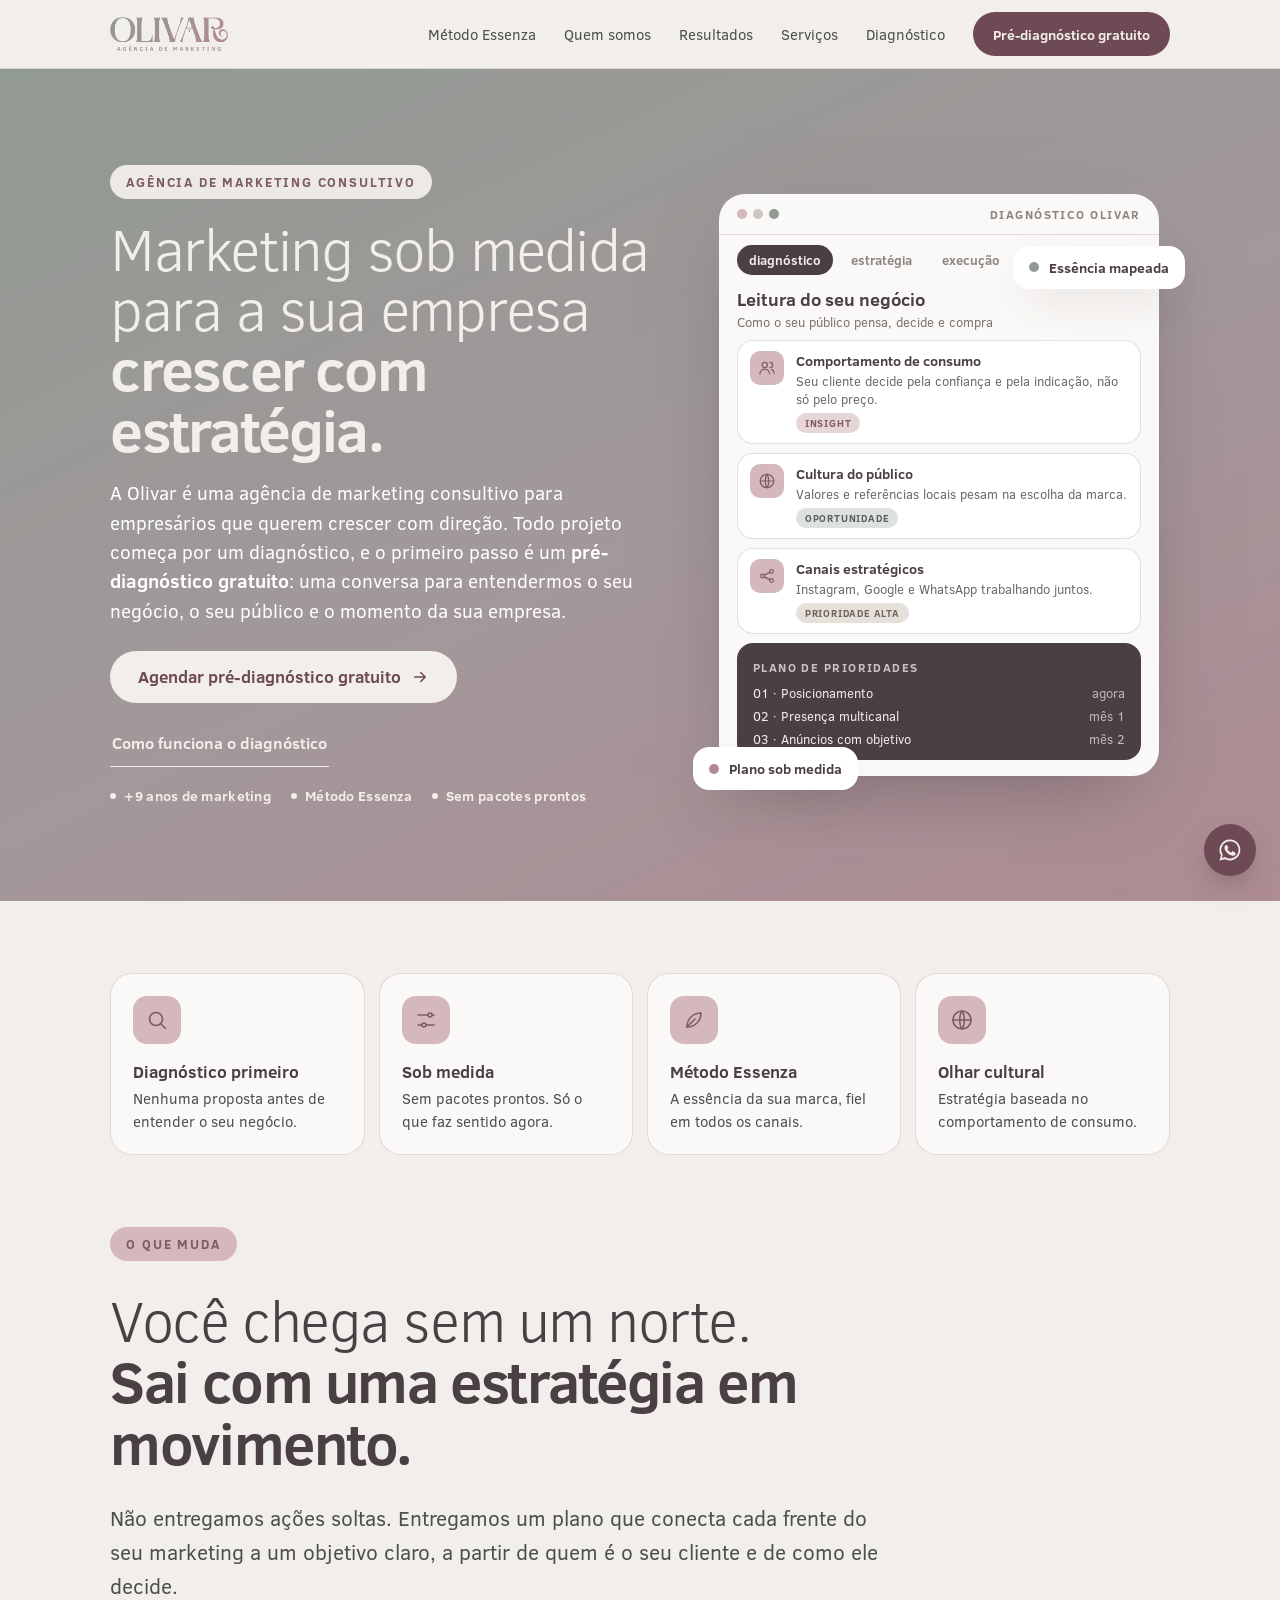
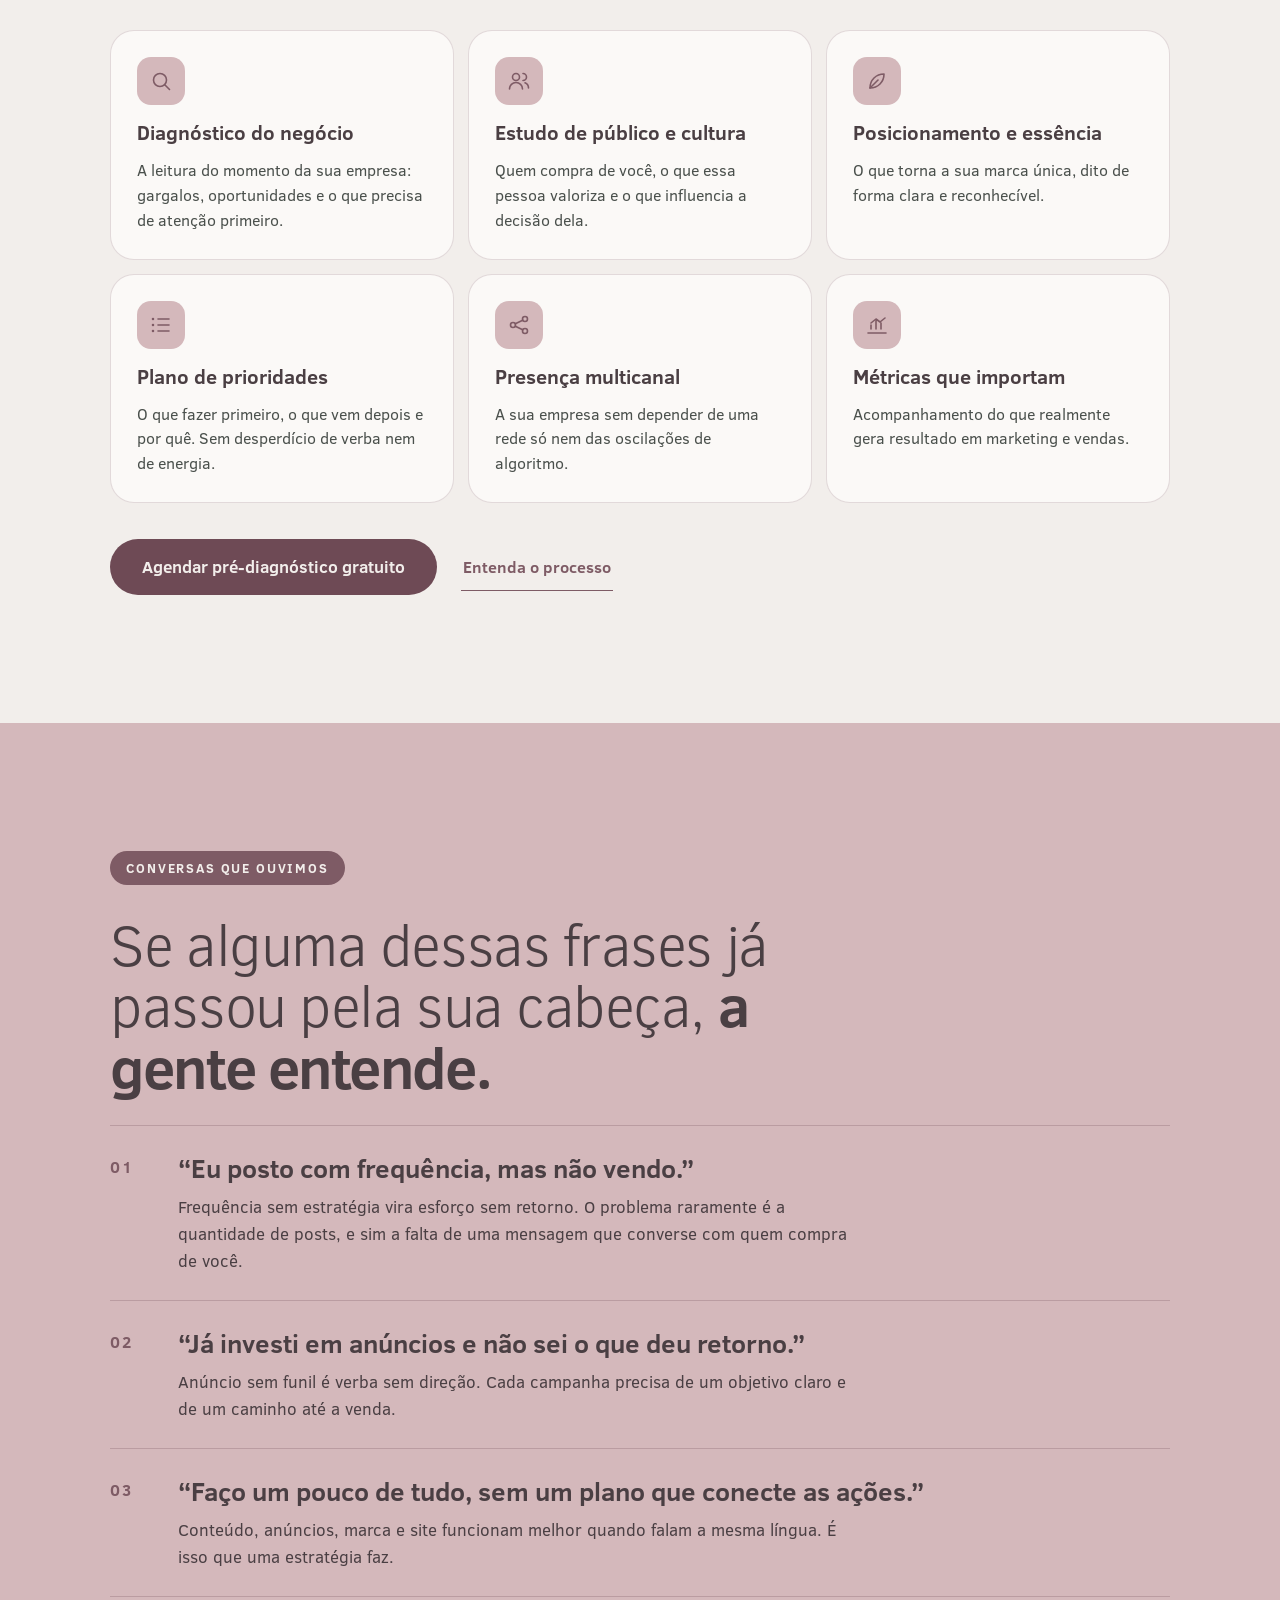
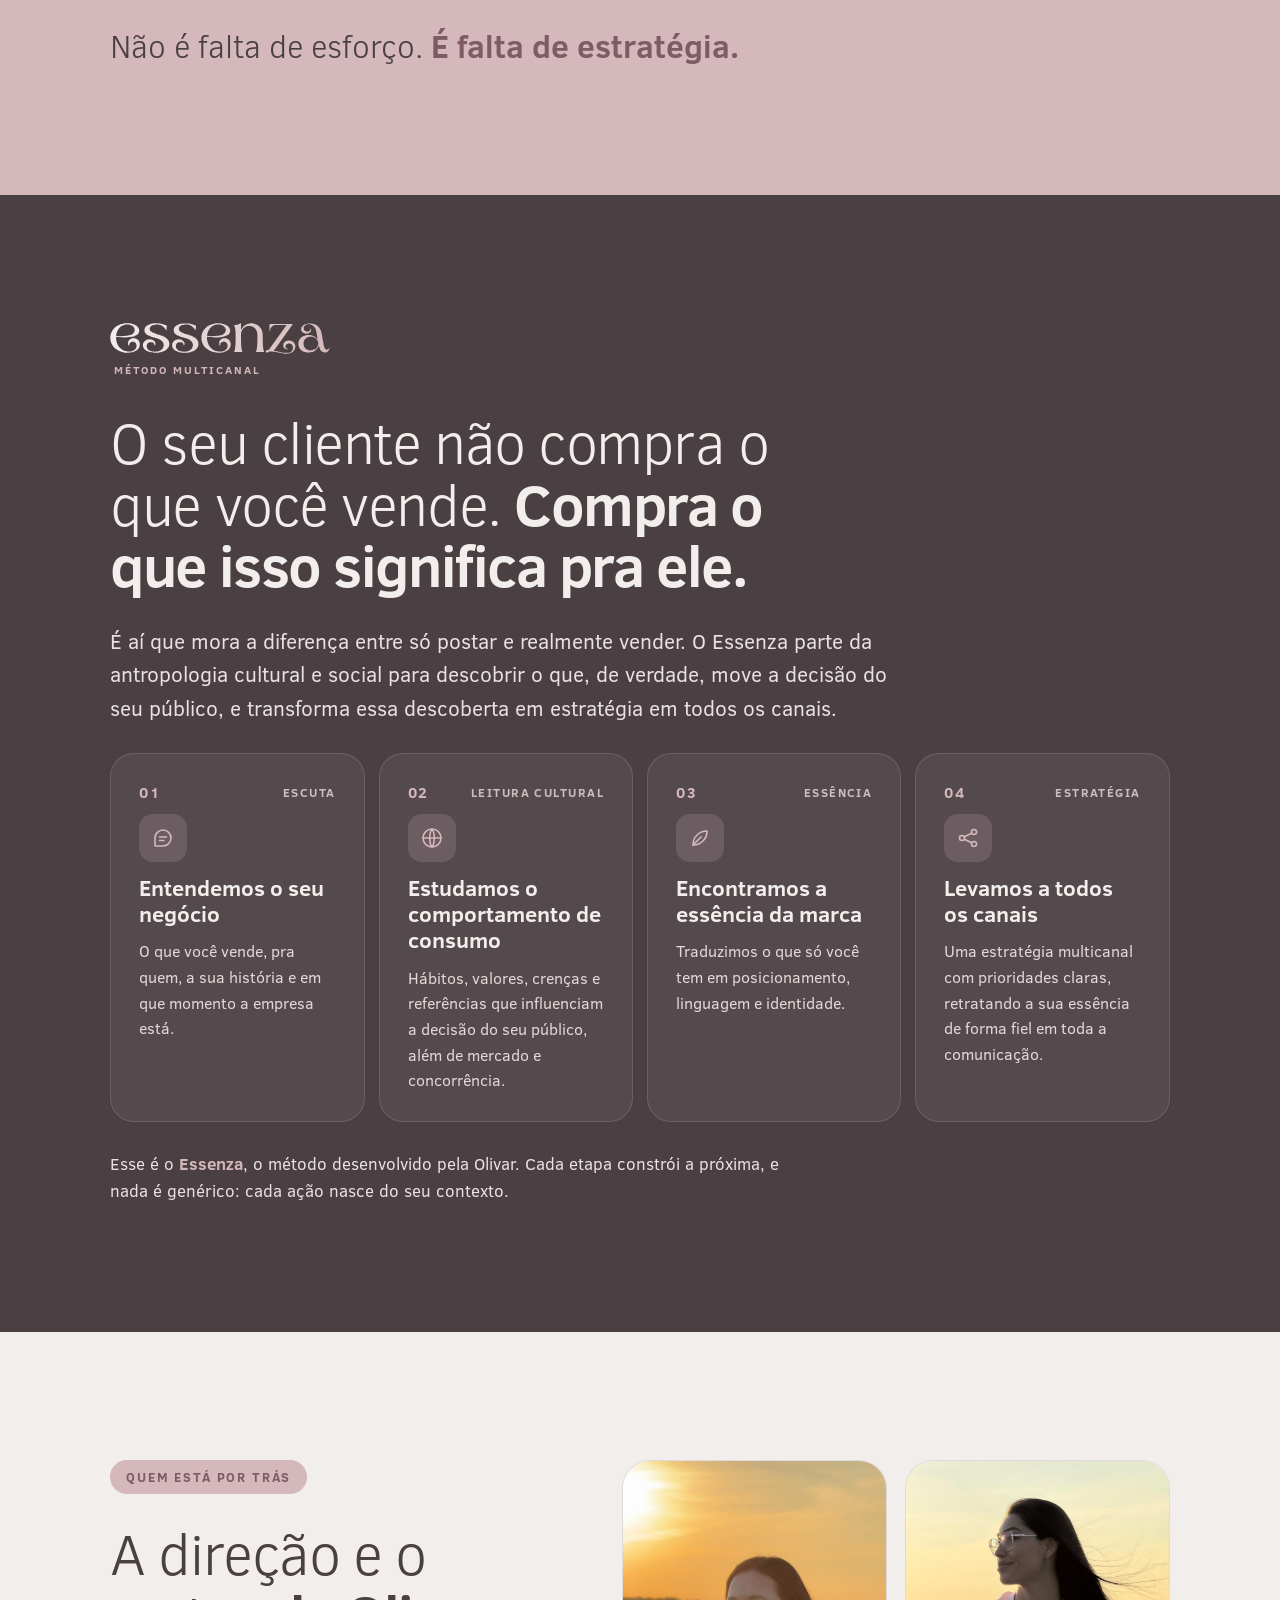
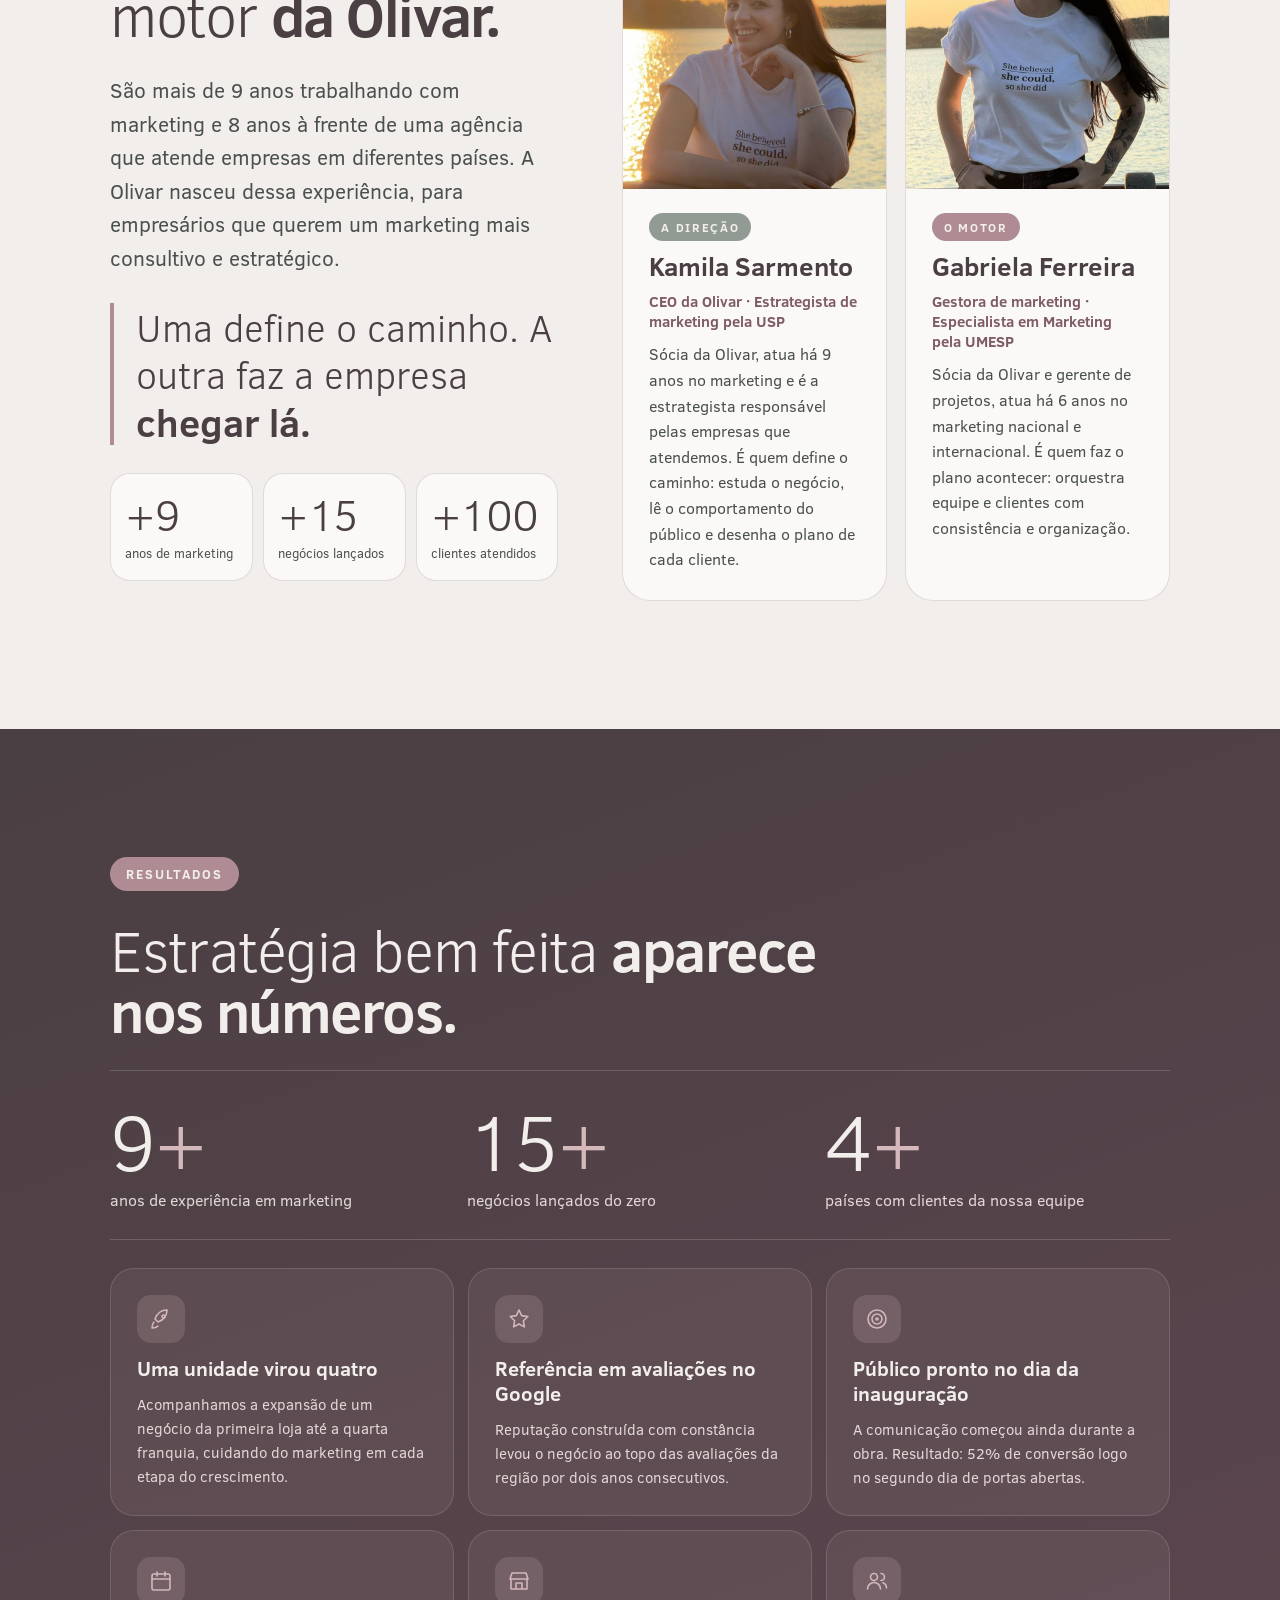
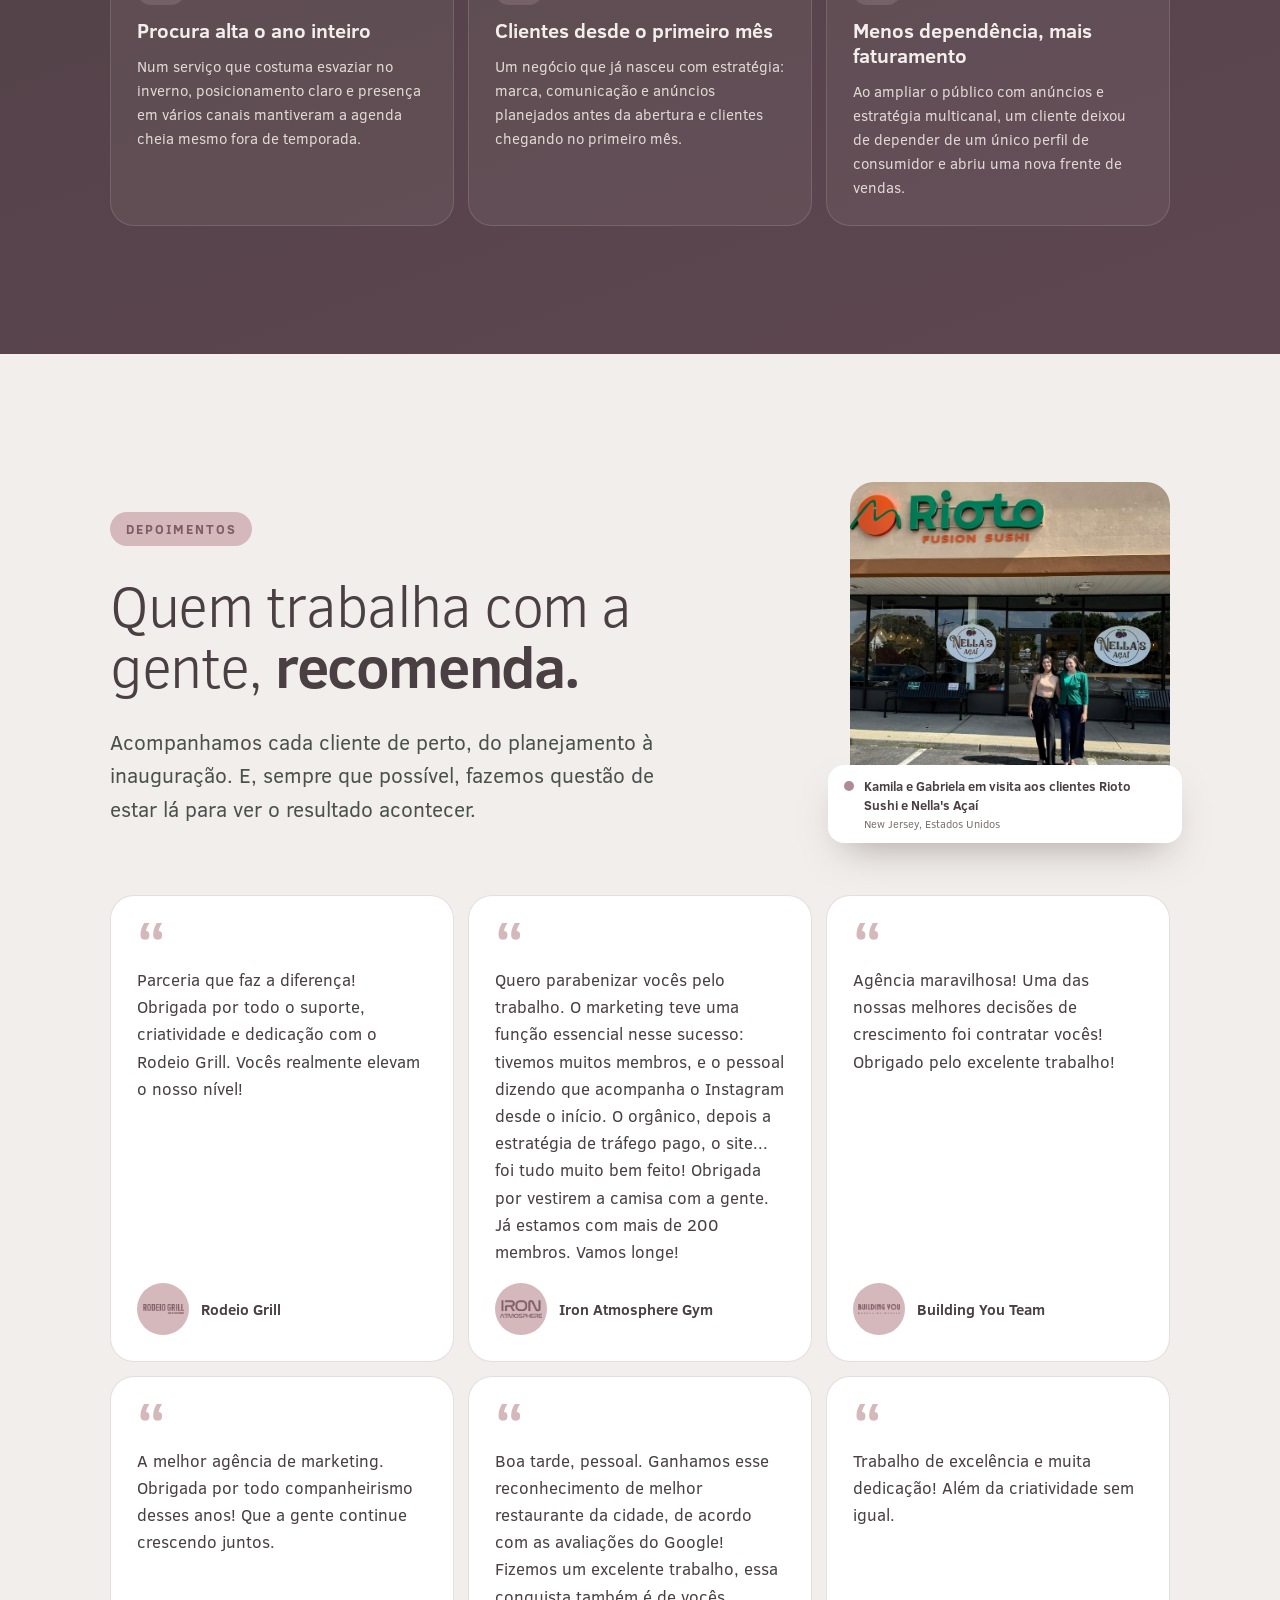
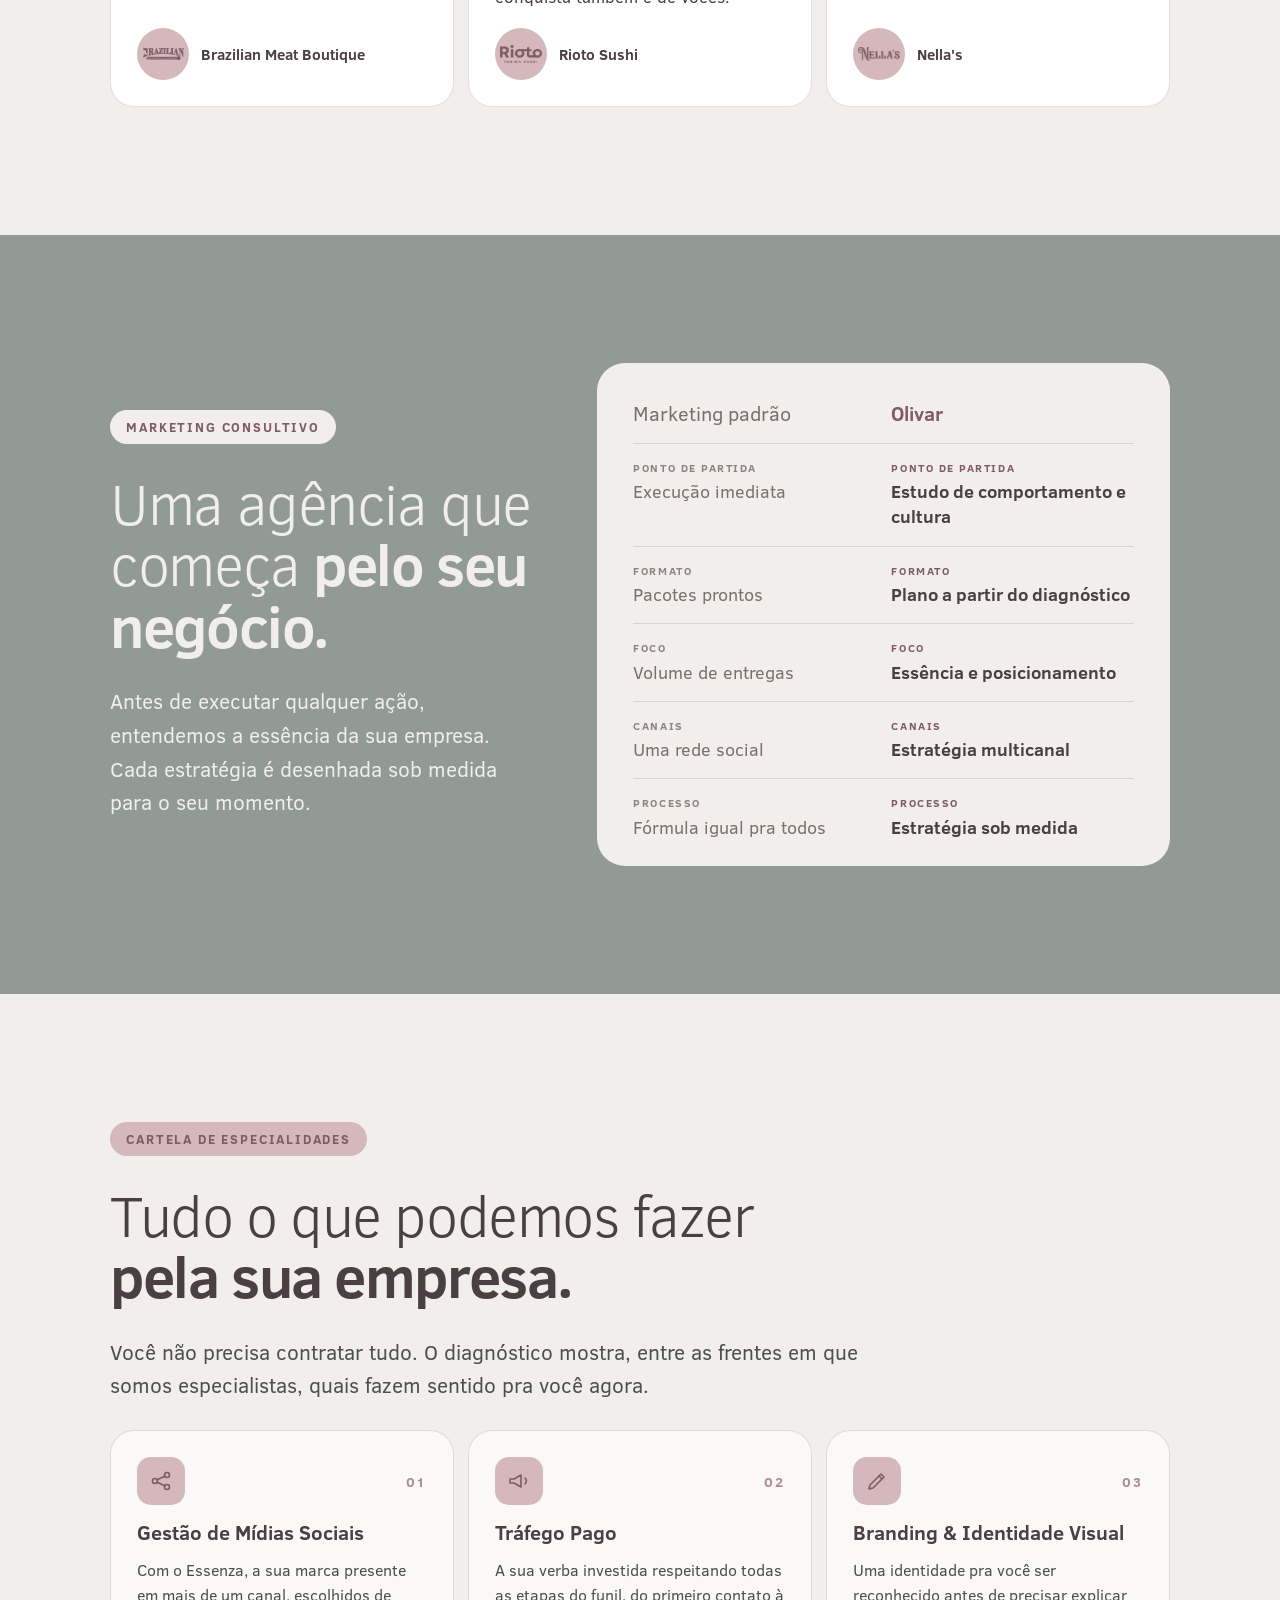
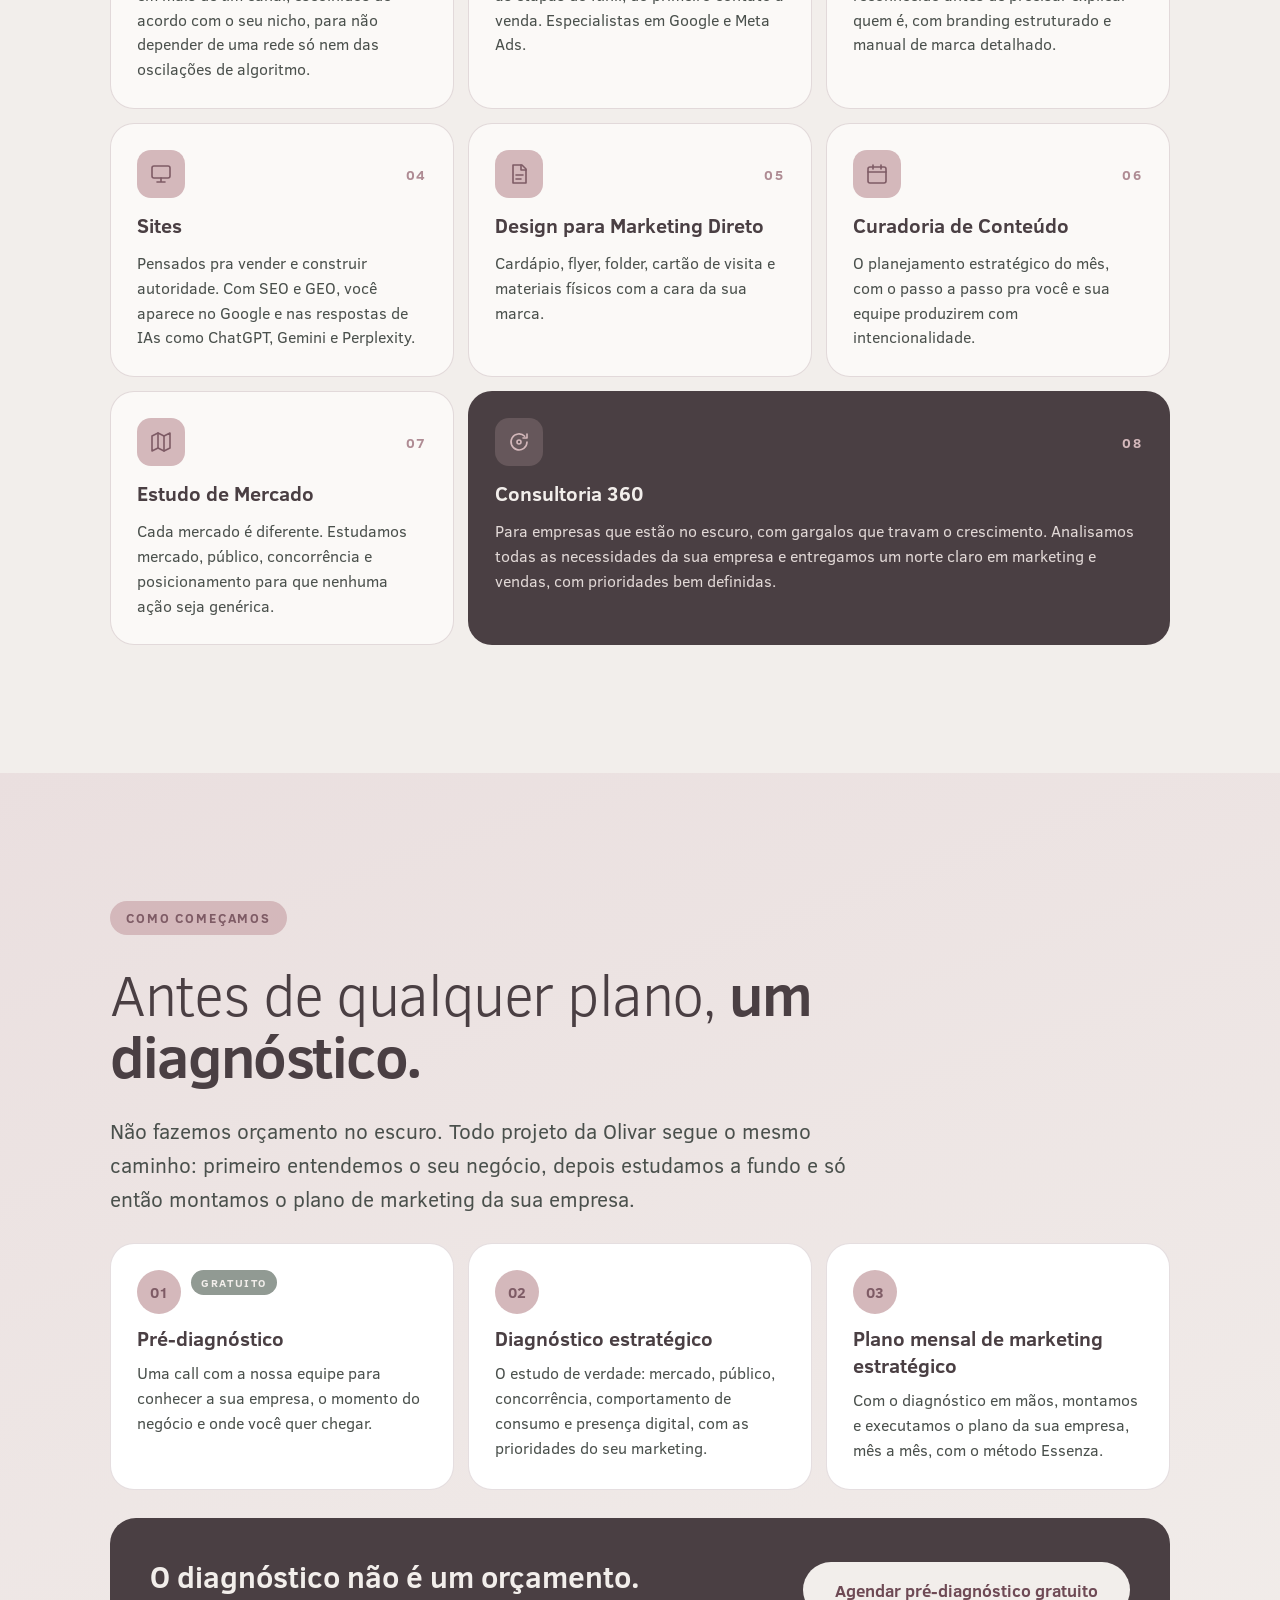
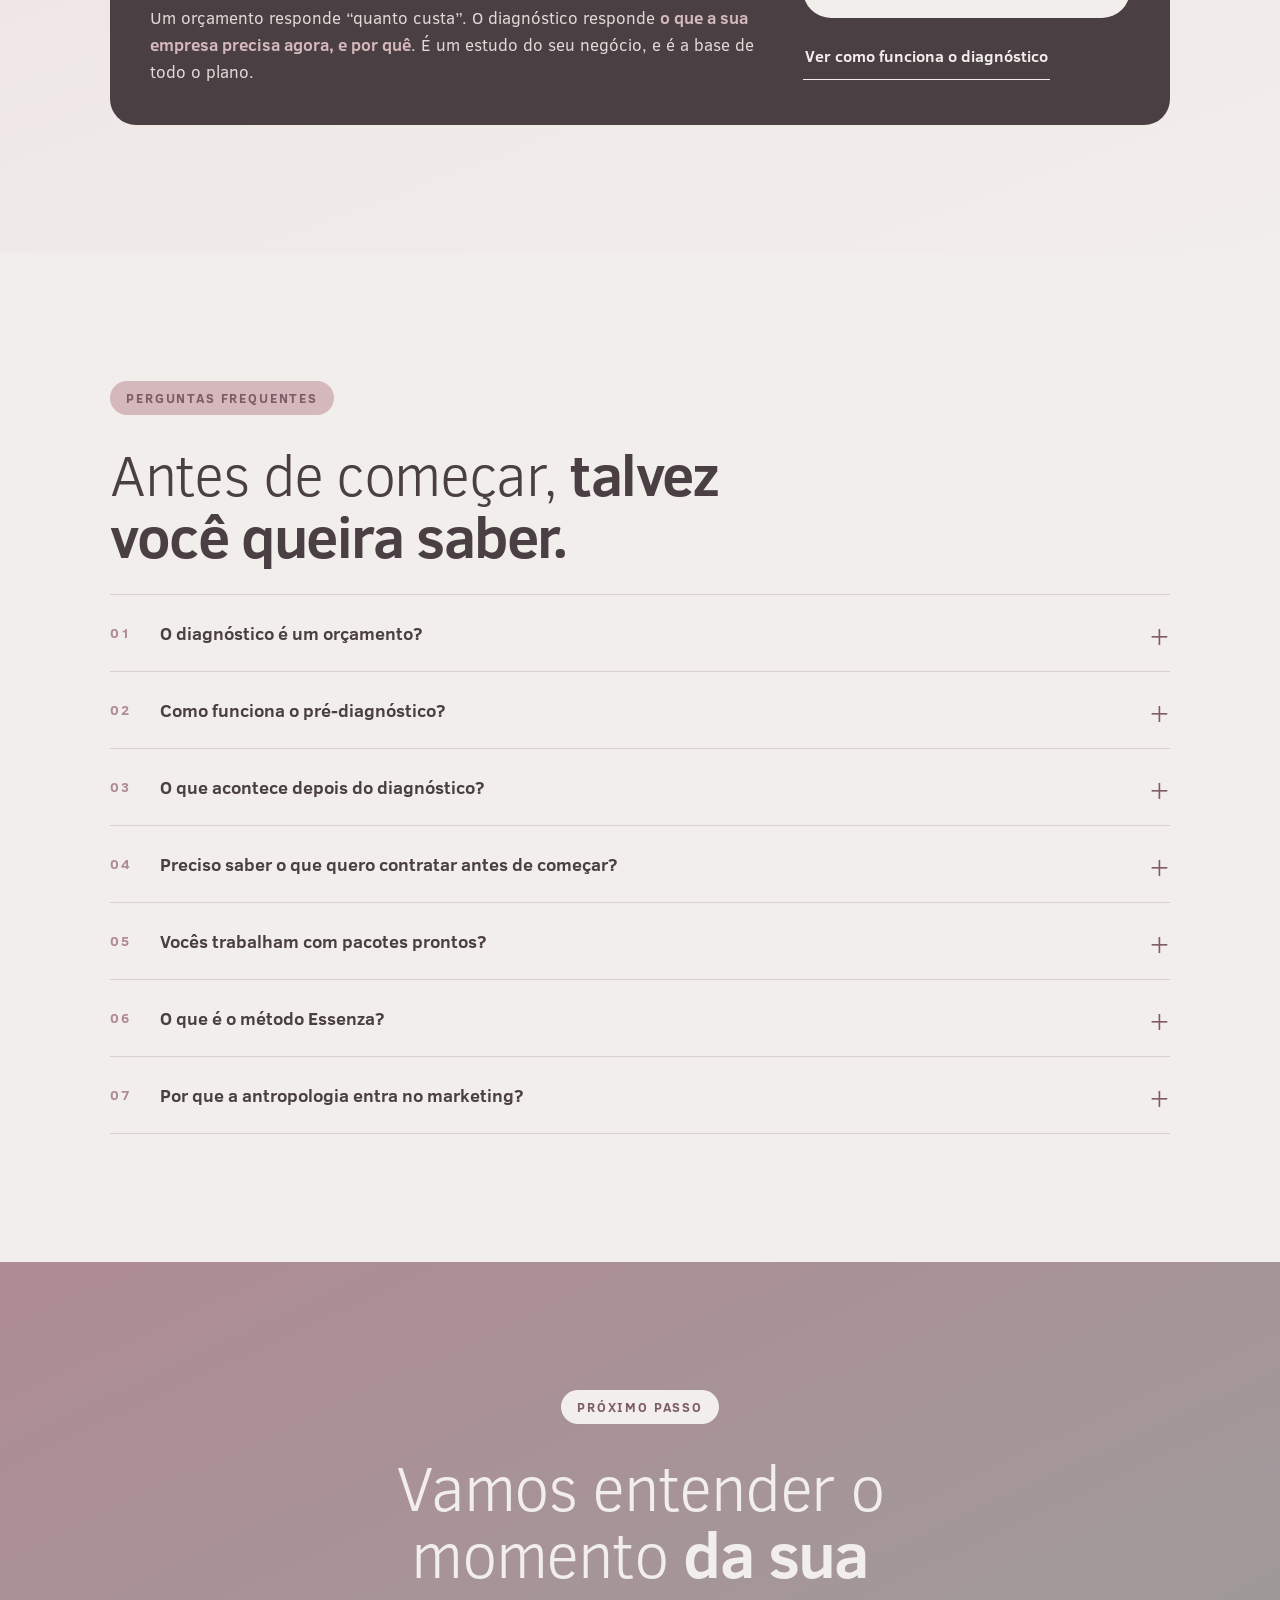
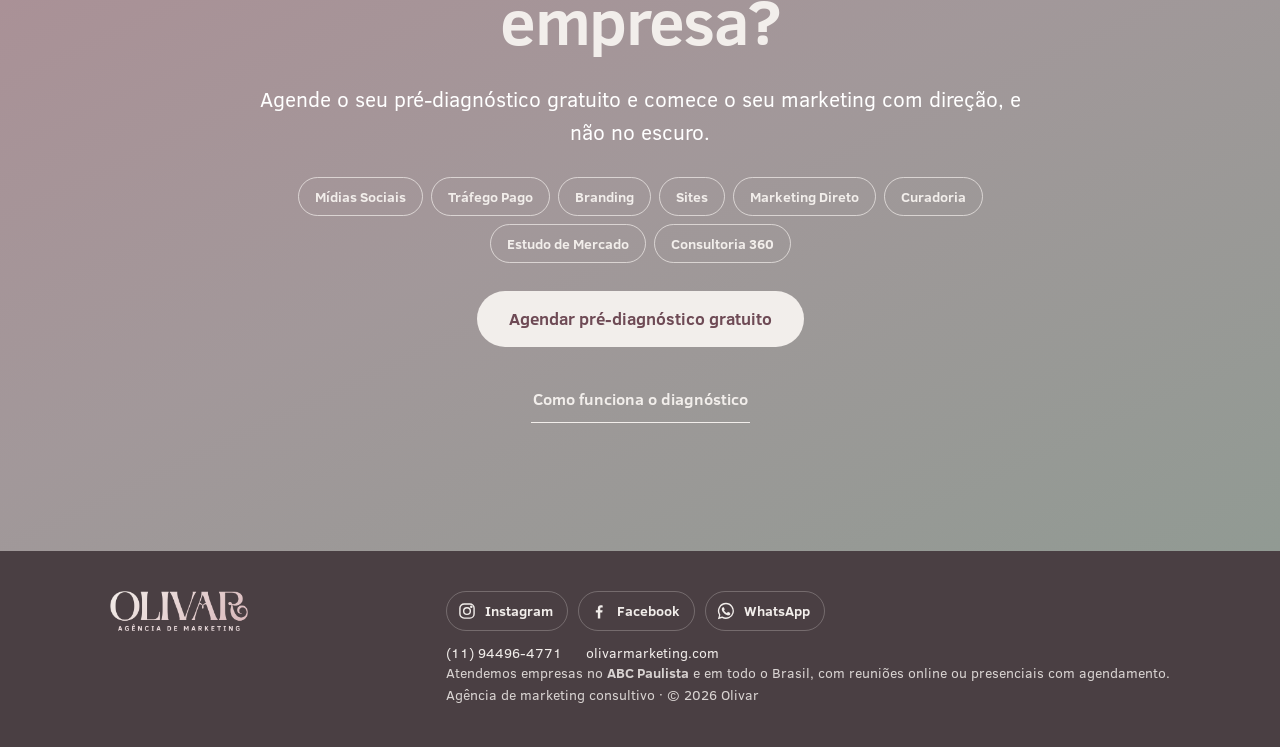
==== commit 4661db15: "Página Agência de marketing no ABC Paulista (aguardando cidade-base) Co-Authored-By: Claude Opus 5.5" ====
--- a/index.html
+++ b/index.html
@@ -286,7 +286,7 @@
 </script>
 <!--
   COMO EDITAR
-  1. Link do pré-diagnóstico (agenda da call): substitua LINK_PRE_DIAGNOSTICO pelo link, em index.html e diagnostico.html.
+  1. Link do pré-diagnóstico (agenda da call): substitua LINK_PRE_DIAGNOSTICO pelo link, em index.html, diagnostico.html e agencia-de-marketing-abc.html.
 -->
 <style>
 @font-face{font-family:"Clear Sans";src:url(assets/fonts/cs-Light.woff) format("woff");font-weight:300;font-display:swap}
@@ -990,7 +990,7 @@
         <a href="https://wa.me/5511944964771?text=Ol%C3%A1%2C%20vim%20pelo%20site%20da%20Olivar" target="_blank" rel="noopener" aria-label="WhatsApp"><svg viewBox="0 0 24 24" fill="currentColor" aria-hidden="true"><path d="M12 2.2a9.7 9.7 0 0 0-8.3 14.7L2.3 21.8l5-1.3A9.7 9.7 0 1 0 12 2.2zm0 17.7c-1.5 0-3-.4-4.2-1.2l-.3-.2-3 .8.8-2.9-.2-.3A8 8 0 1 1 12 19.9zm4.4-6c-.2-.1-1.4-.7-1.7-.8-.2-.1-.4-.1-.5.1l-.8 1c-.1.2-.3.2-.5.1a6.6 6.6 0 0 1-3.3-2.9c-.2-.4.3-.4.7-1.3.1-.2 0-.3 0-.4l-.8-1.8c-.2-.5-.4-.4-.5-.4h-.5a.9.9 0 0 0-.7.3c-.2.3-.9.9-.9 2.2s.9 2.5 1 2.7c.1.2 1.8 2.8 4.4 3.9 1.6.7 2.3.8 3.1.6.5-.1 1.4-.6 1.6-1.1.2-.6.2-1 .1-1.1l-.4-.2z"/></svg><span>WhatsApp</span></a>
       </div>
       <div class="links"><span>(11) 94496-4771</span><span>olivarmarketing.com</span></div>
-      <p>Atendemos empresas no ABC Paulista e em todo o Brasil, com reuniões online ou presenciais com agendamento.</p>
+      <p>Atendemos empresas no <a href="agencia-de-marketing-abc.html">ABC Paulista</a> e em todo o Brasil, com reuniões online ou presenciais com agendamento.</p>
       <p>Agência de marketing consultivo · © 2026 Olivar</p>
     </div>
   </div>
